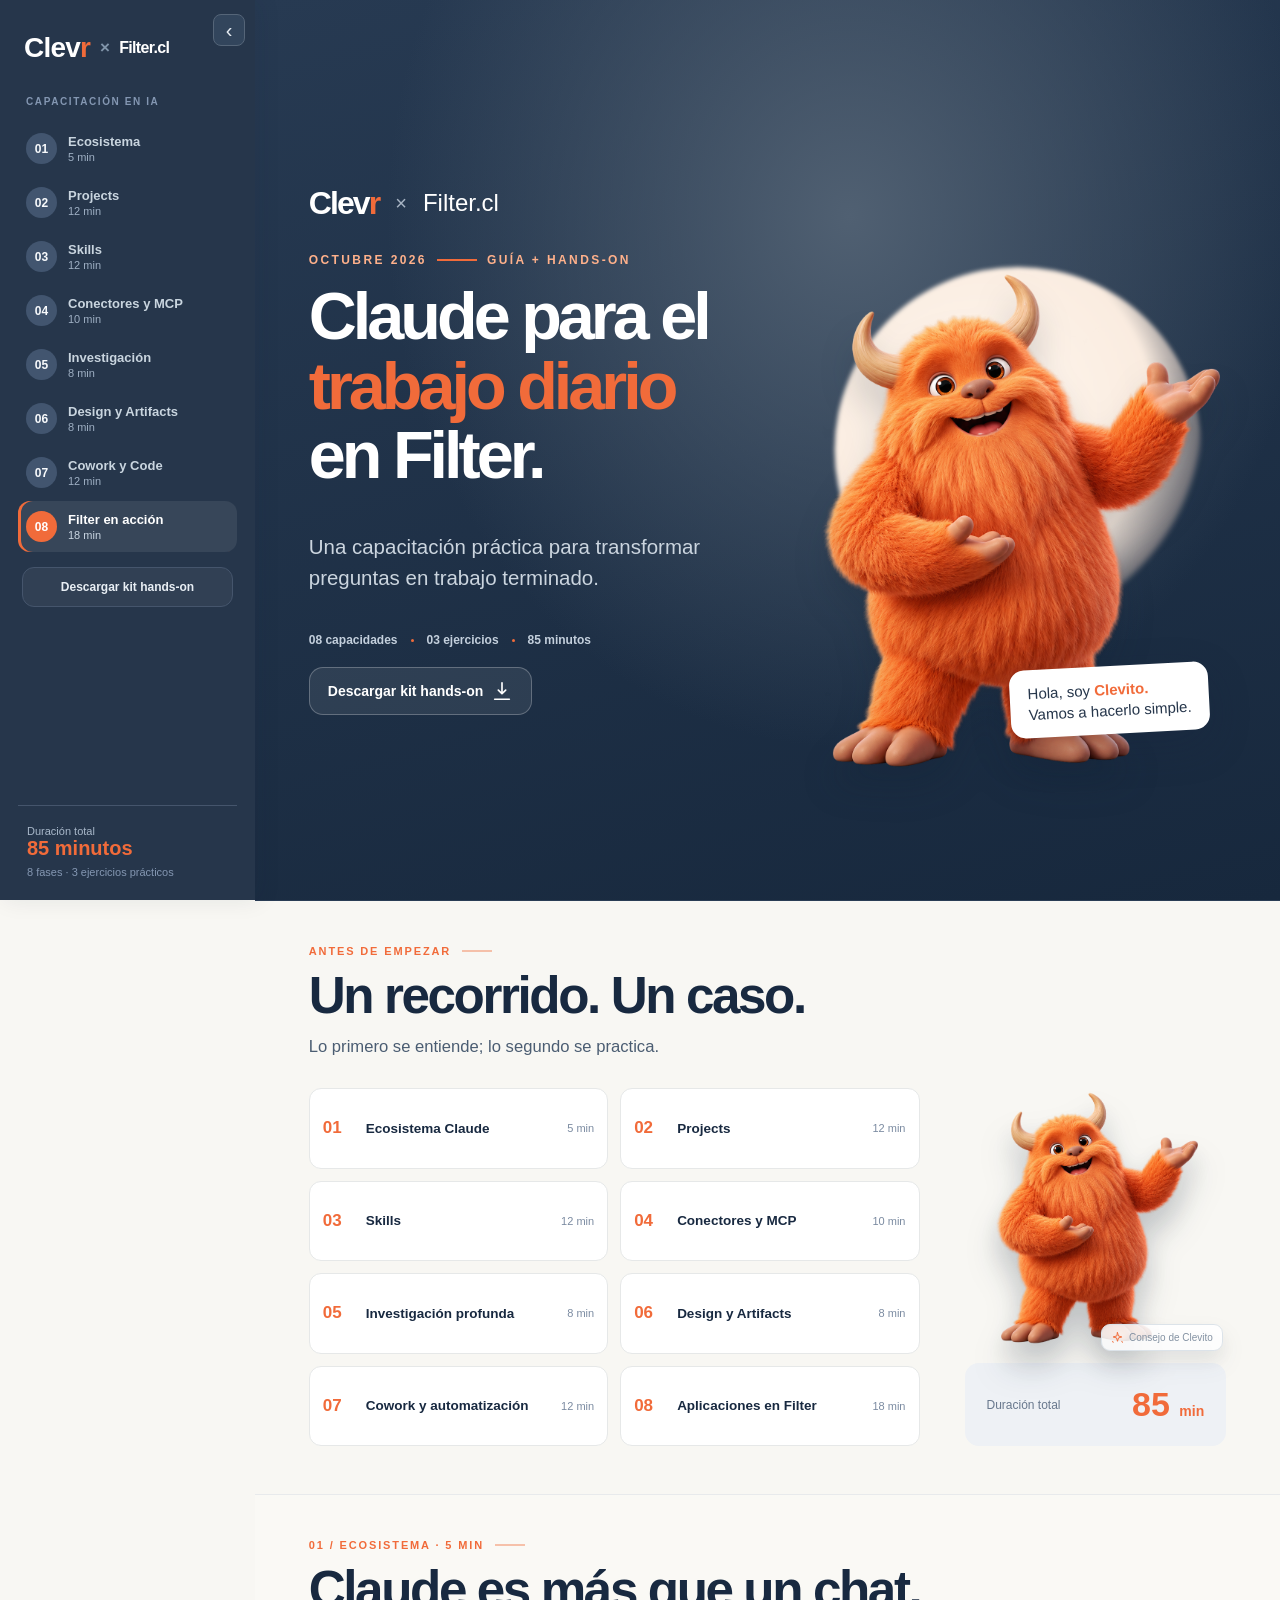
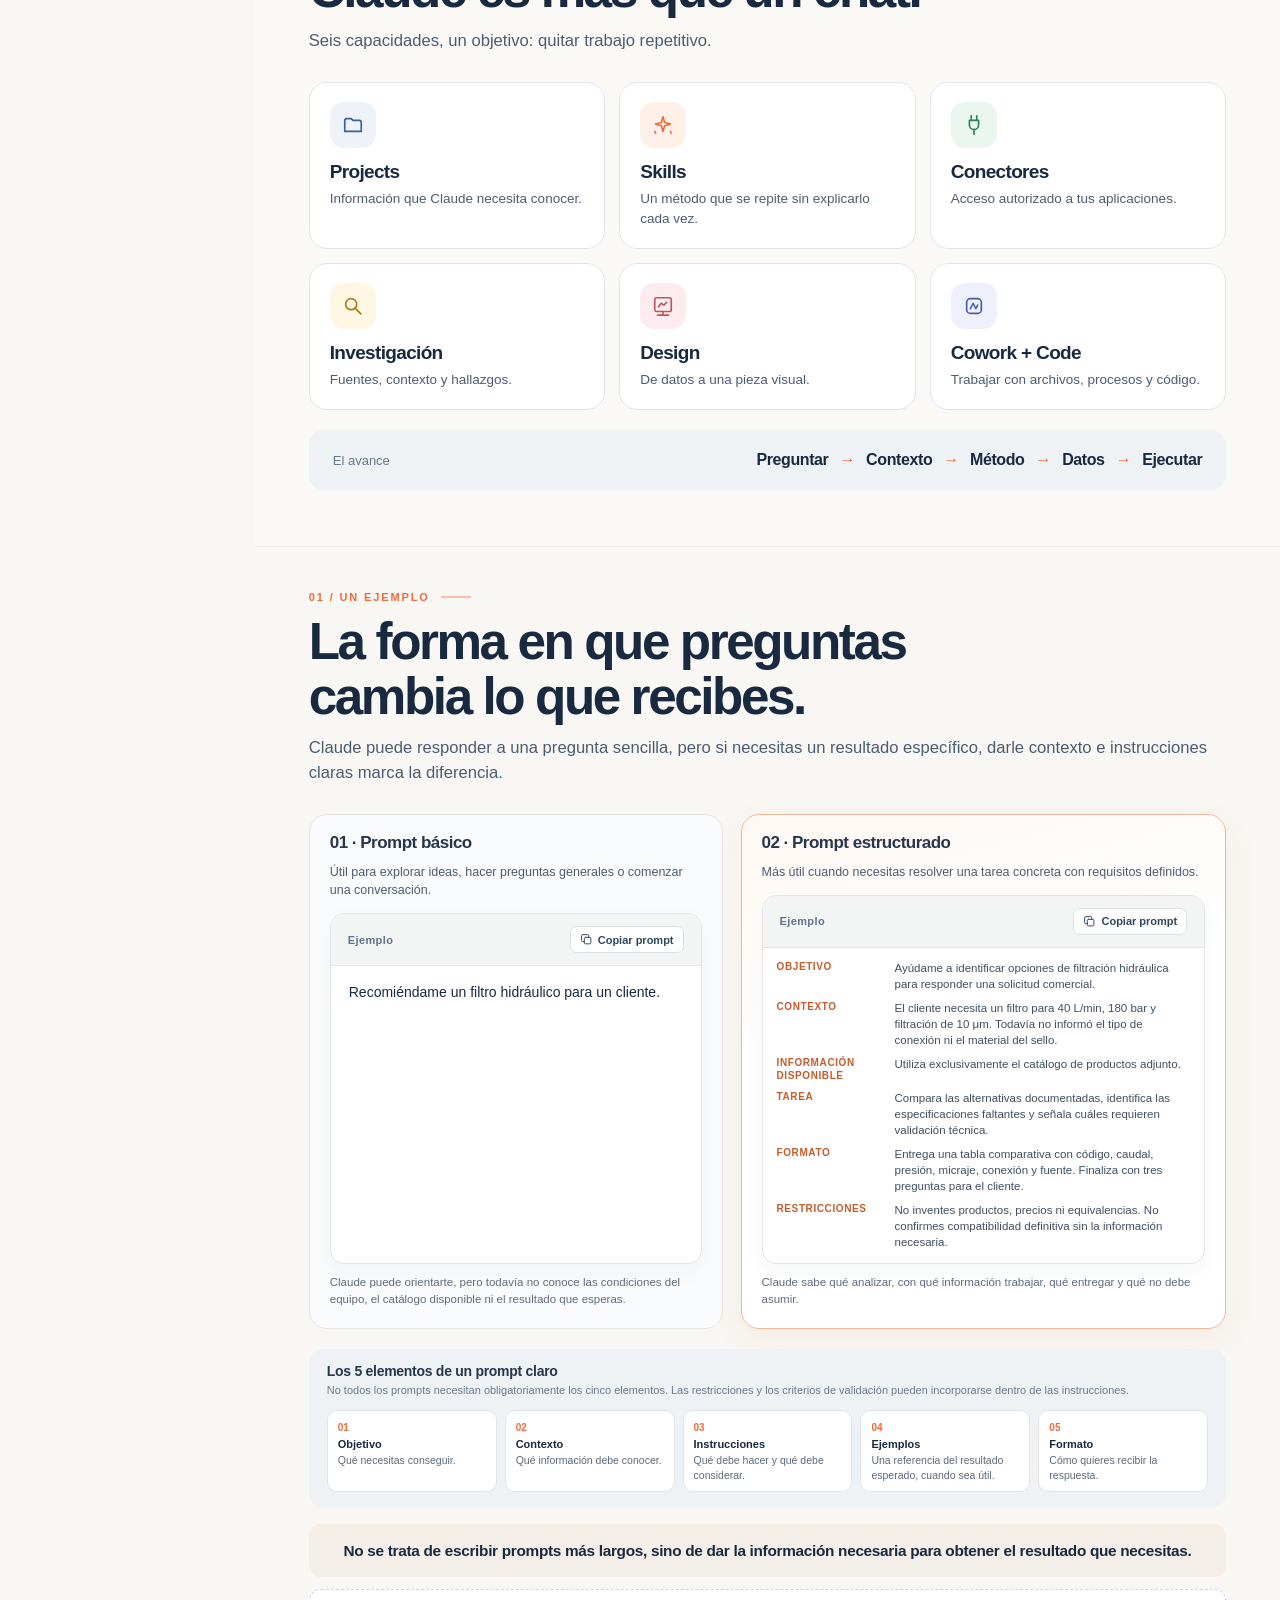
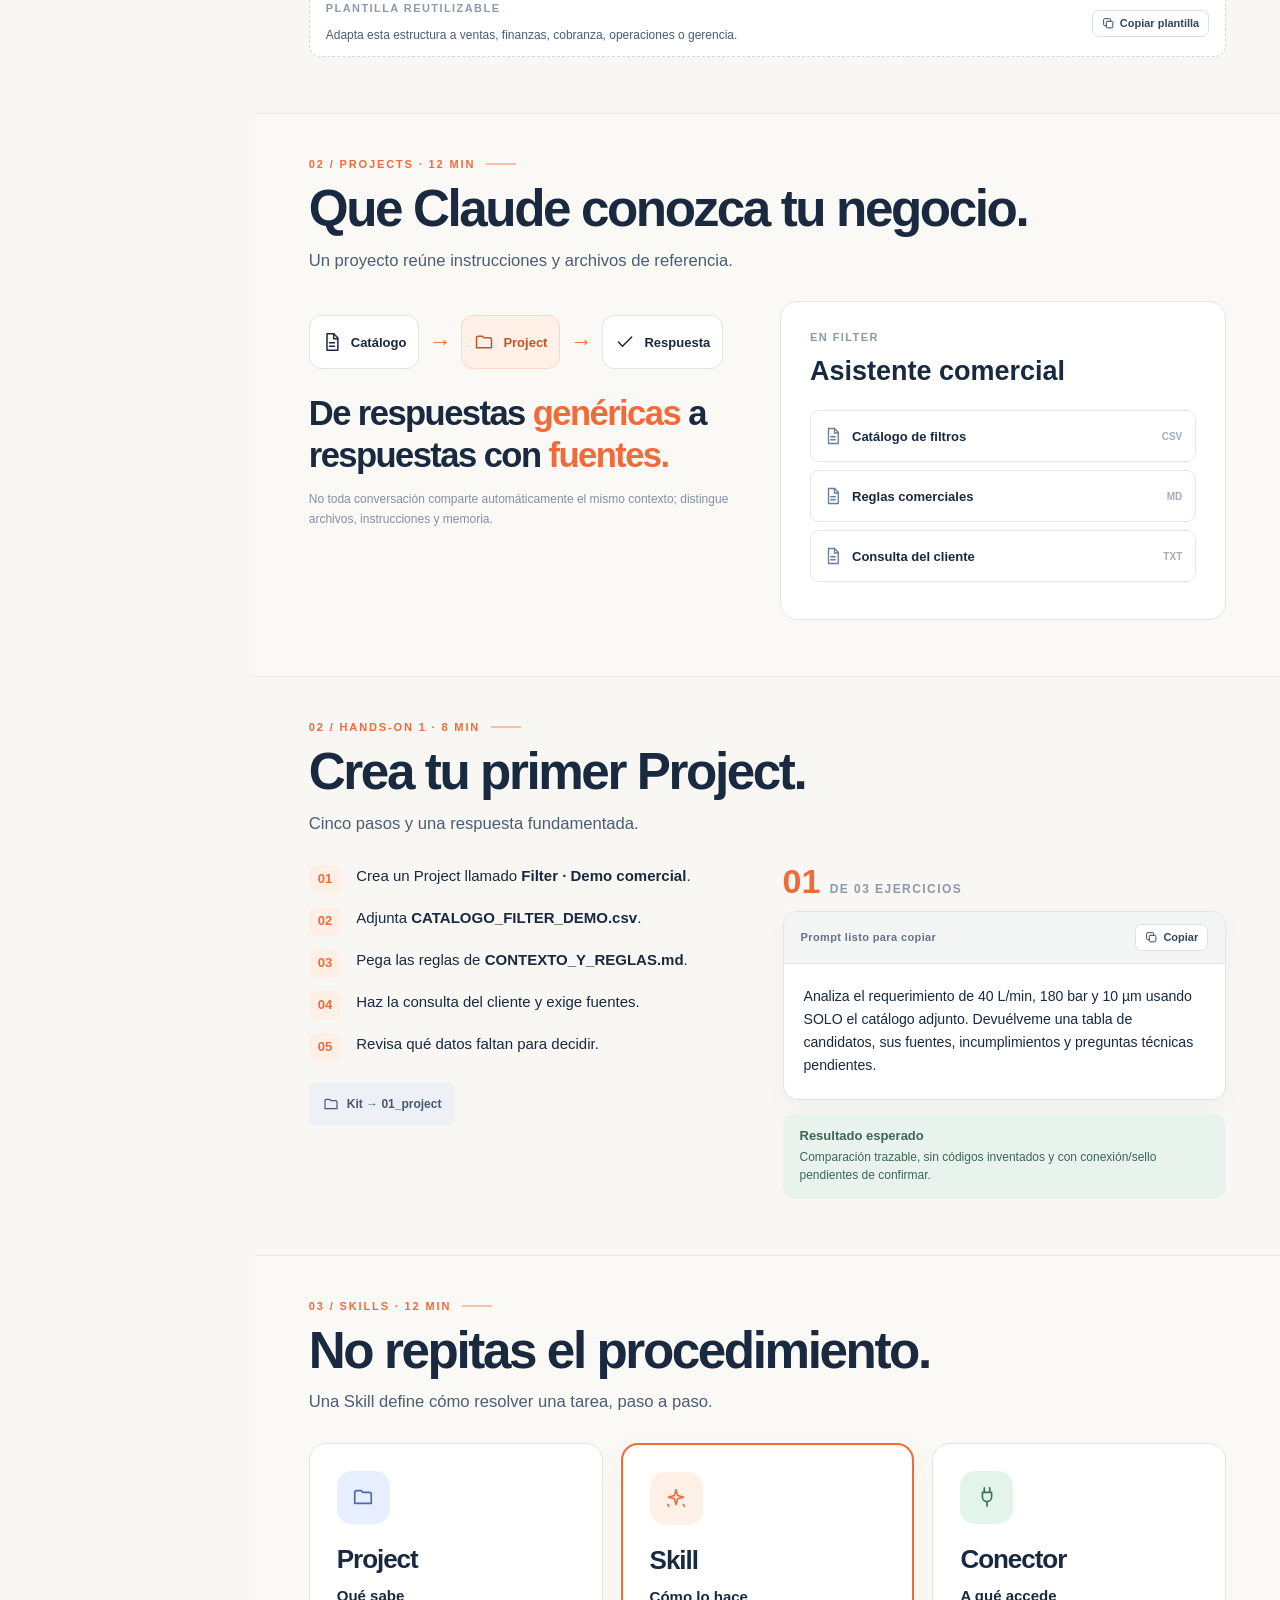
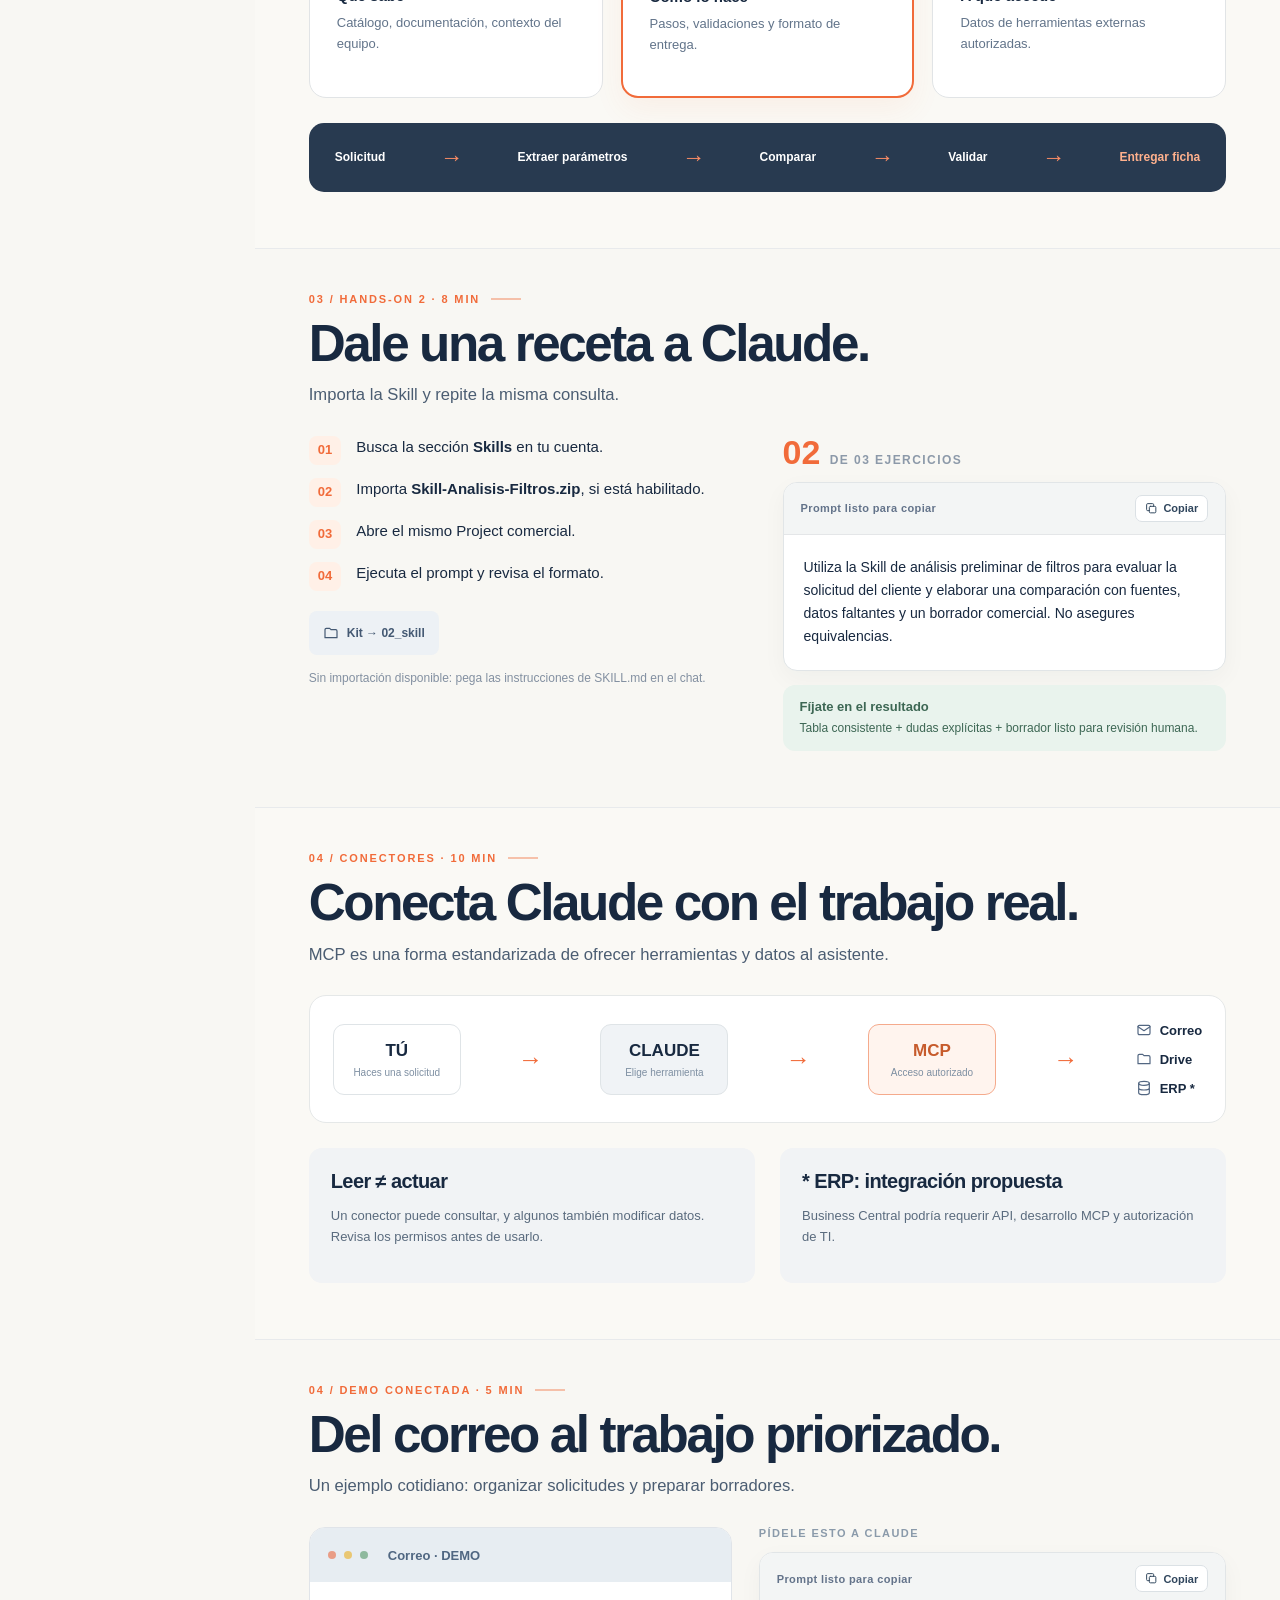
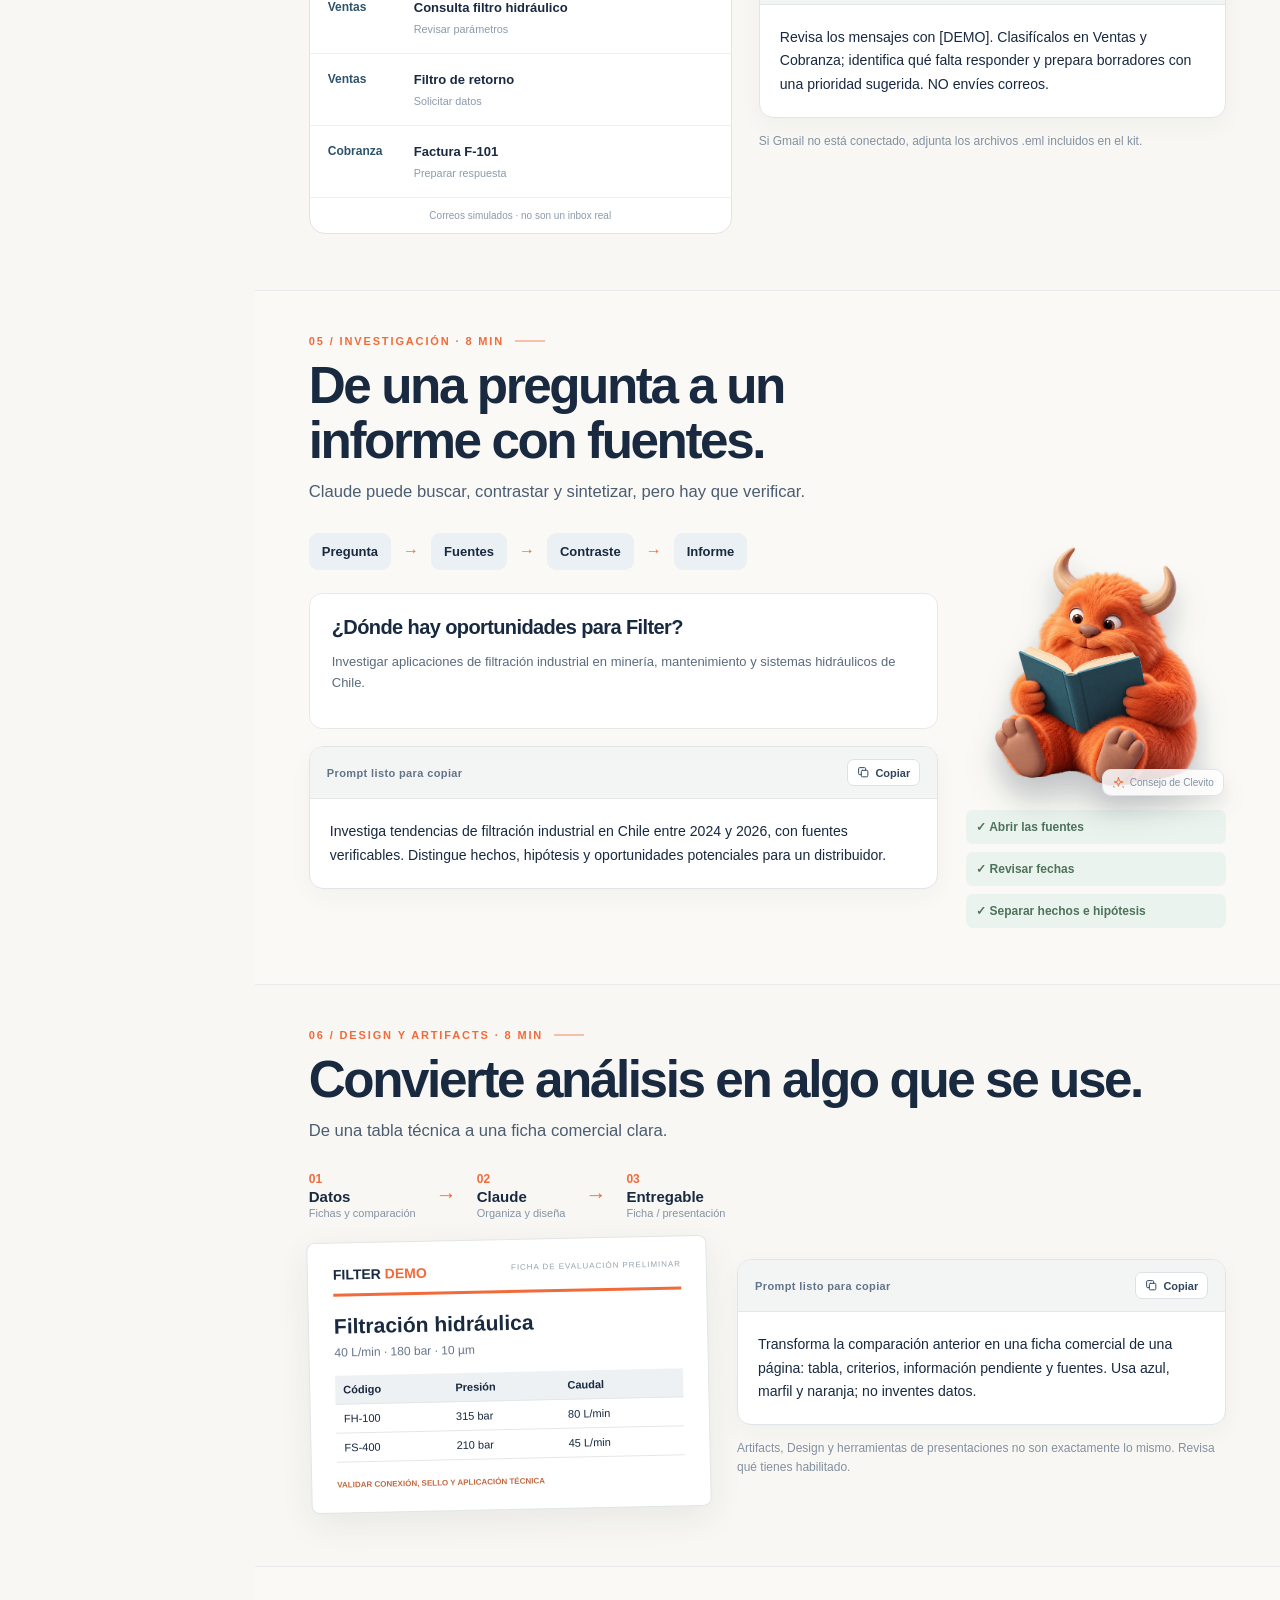
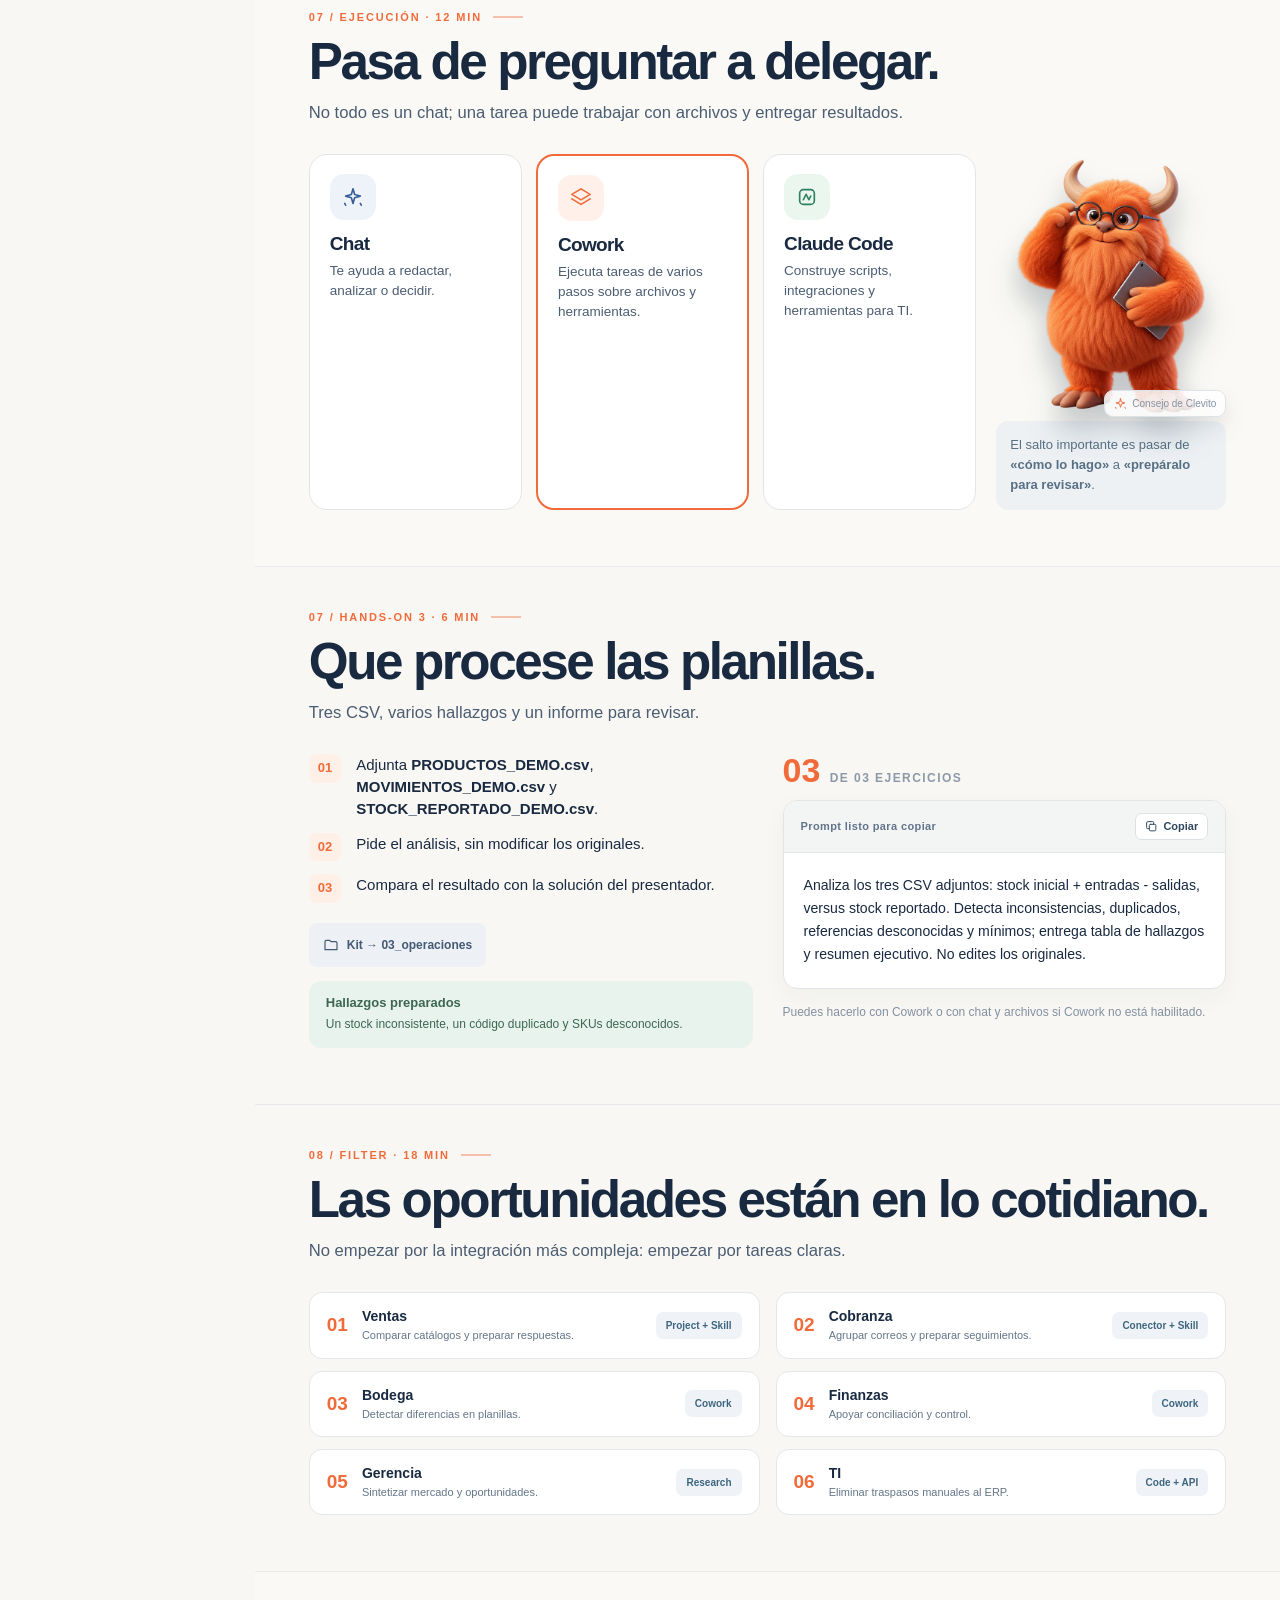
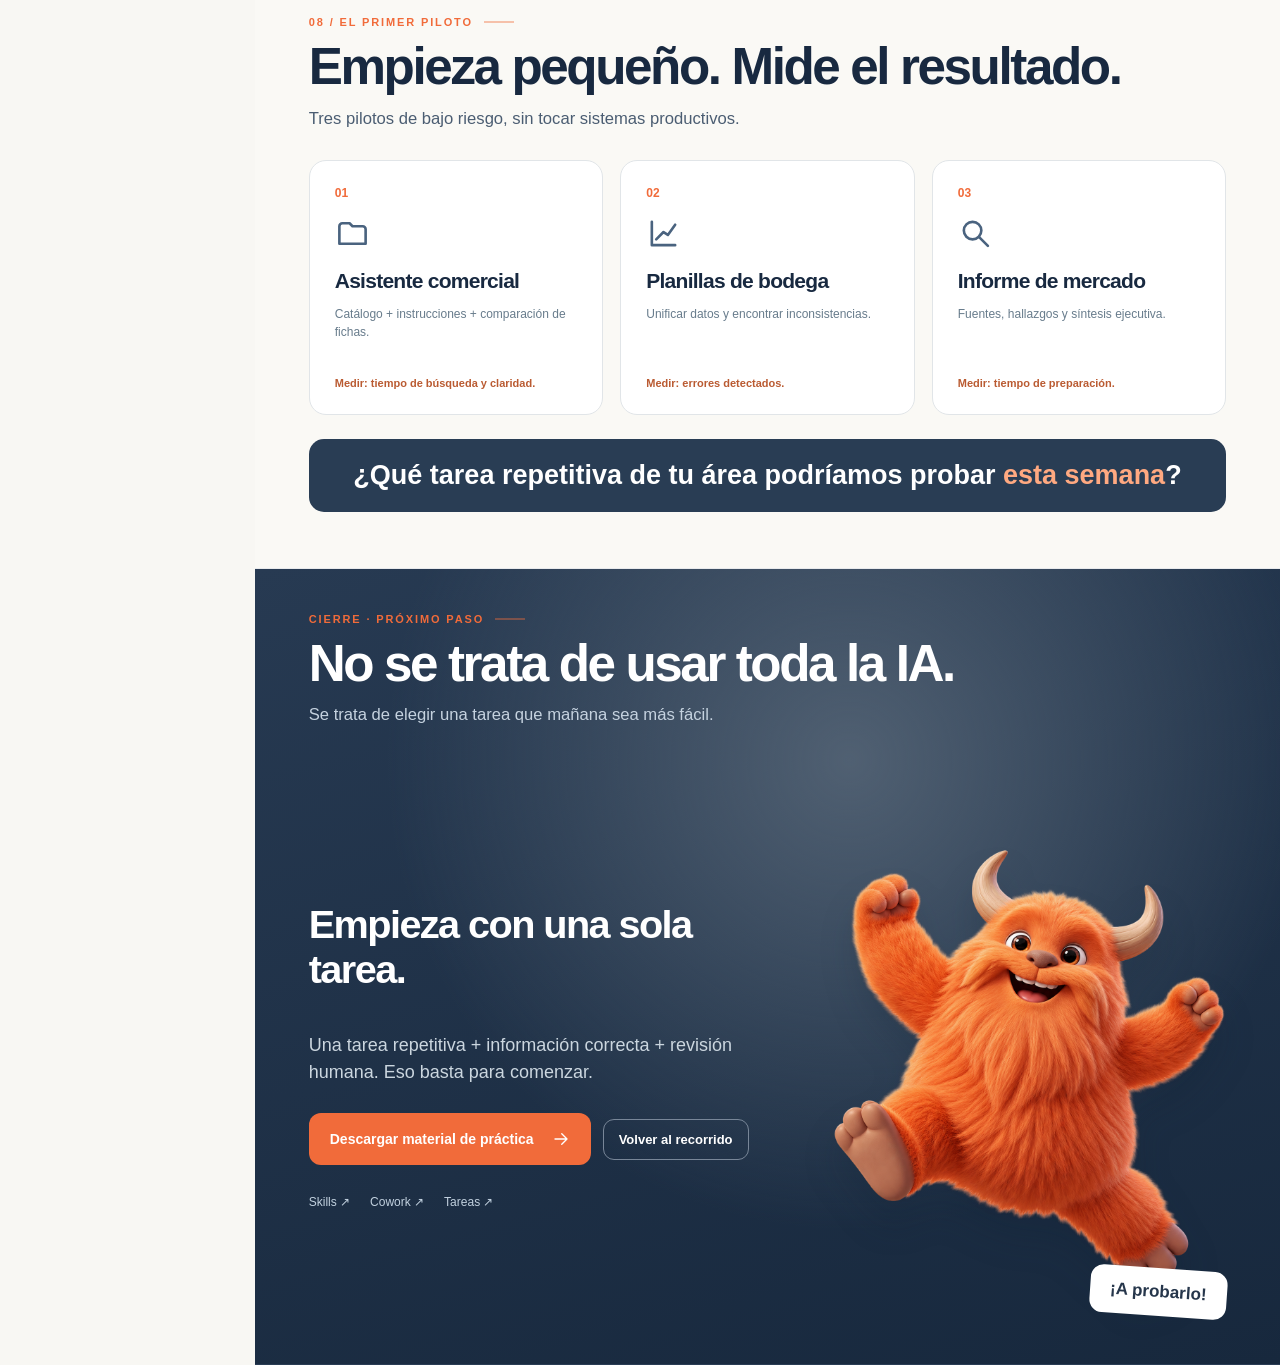
==== docs/index.html @ 63325132 "Publicar capacitación Clevr × Filter y kit hands-on. Incluye sitio en docs/ para GitHub Pages, asset" ====
<!DOCTYPE html>
<html lang="es">
<head>
<meta charset="UTF-8">
<meta name="viewport" content="width=device-width, initial-scale=1">
<meta name="theme-color" content="#26364b">
<title>Clevr × Filter · Claude para el trabajo diario</title>
<link rel="icon" href="favicon.ico" sizes="any">
<link rel="icon" type="image/png" sizes="32x32" href="assets/images/favicon-32.png">
<link rel="apple-touch-icon" href="assets/images/apple-touch-icon.png">
<link rel="stylesheet" href="assets/css/presentation.css">
</head>
<body><div class="shell"><aside class="sidebar" id="sidebar-nav">
<button type="button" class="sidebar-collapse-handle" id="sidebar-collapse-handle" aria-label="Ocultar menú lateral" aria-controls="sidebar-nav" aria-expanded="true" title="Ocultar panel">‹</button>
<div class="brand"><strong>Clev<span class="r">r</span></strong><span class="cross">×</span><span class="filter">Filter.cl</span></div>
<div class="nav-caption">CAPACITACIÓN EN IA</div>
<button class="nav-btn" type="button" data-phase="0"><span class="n">01</span><span><b>Ecosistema</b><small>5 min</small></span></button>
<button class="nav-btn" type="button" data-phase="1"><span class="n">02</span><span><b>Projects</b><small>12 min</small></span></button>
<button class="nav-btn" type="button" data-phase="2"><span class="n">03</span><span><b>Skills</b><small>12 min</small></span></button>
<button class="nav-btn" type="button" data-phase="3"><span class="n">04</span><span><b>Conectores y MCP</b><small>10 min</small></span></button>
<button class="nav-btn" type="button" data-phase="4"><span class="n">05</span><span><b>Investigación</b><small>8 min</small></span></button>
<button class="nav-btn" type="button" data-phase="5"><span class="n">06</span><span><b>Design y Artifacts</b><small>8 min</small></span></button>
<button class="nav-btn" type="button" data-phase="6"><span class="n">07</span><span><b>Cowork y Code</b><small>12 min</small></span></button>
<button class="nav-btn" type="button" data-phase="7"><span class="n">08</span><span><b>Filter en acción</b><small>18 min</small></span></button>
<div class="sidebar-download"><a class="kit-dl" href="downloads/Kit-Demo-Filter-Clevr.zip" data-kit-download>Descargar kit hands-on</a></div>
<div class="side-bottom">Duración total<strong>85 minutos</strong><div class="tiny">8 fases · 3 ejercicios prácticos</div></div>
</aside><button type="button" class="sidebar-edge-toggle" id="sidebar-edge-toggle" aria-label="Mostrar menú lateral" aria-expanded="false" hidden>▶</button><div class="main"><div class="chapters">
<section class="chapter slide cover-slide" id="portada" data-phase="-1" data-mode="dark" data-notes="" aria-label="Portada"><div class="body">
<div class="cover-layout"><div class="cover-left"><div class="brand-line"><strong>Clev<span>r</span></strong><b>×</b><span>Filter.cl</span></div><div class="cover-marker">OCTUBRE 2026 <span class="marker-rule"></span> GUÍA + HANDS-ON</div><h1>Claude para el<br><em>trabajo diario</em><br>en Filter.</h1><p>Una capacitación práctica para transformar preguntas en trabajo terminado.</p><div class="hero-stats"><span>08 capacidades</span><i></i><span>03 ejercicios</span><i></i><span>85 minutos</span></div><div class="cover-download"><a class="kit-dl" href="downloads/Kit-Demo-Filter-Clevr.zip" data-kit-download>Descargar kit hands-on <svg viewBox="0 0 24 24" fill="none" stroke="currentColor" stroke-width="1.8" stroke-linecap="round" stroke-linejoin="round" aria-hidden="true"><path d="M12 3v12m0 0 4-4m-4 4-4-4M4 21h16"/></svg></a></div></div><div class="cover-figure"><div class="sun-disc"></div><img class="mascot hero-mascot" src="assets/images/clevito-hero.png" alt="Clevito, mascota naranja de Clevr" loading="eager" draggable="false" /><span class="hero-aside">Hola, soy <b>Clevito.</b><br>Vamos a hacerlo simple.</span></div></div></div></section>
<section class="chapter slide agenda-slide" id="agenda" data-phase="-1" data-mode="light" data-notes="Presenta el hilo conductor. Se trabaja con datos ficticios; el material puede compartirse luego." aria-label="Recorrido"><div class="kicker">ANTES DE EMPEZAR</div><h2>Un recorrido. Un caso.</h2><p class="subtitle">Lo primero se entiende; lo segundo se practica.</p><div class="body">
<div class="agenda-layout"><div class="agenda-grid"><div class="agenda-row"><b>01</b><span>Ecosistema Claude</span><small>5 min</small></div><div class="agenda-row"><b>02</b><span>Projects</span><small>12 min</small></div><div class="agenda-row"><b>03</b><span>Skills</span><small>12 min</small></div><div class="agenda-row"><b>04</b><span>Conectores y MCP</span><small>10 min</small></div><div class="agenda-row"><b>05</b><span>Investigación profunda</span><small>8 min</small></div><div class="agenda-row"><b>06</b><span>Design y Artifacts</span><small>8 min</small></div><div class="agenda-row"><b>07</b><span>Cowork y automatización</span><small>12 min</small></div><div class="agenda-row"><b>08</b><span>Aplicaciones en Filter</span><small>18 min</small></div></div><aside class="agenda-side"><button class="mascot-wrap " type="button" aria-label="Consejo de Clevito" data-tip="El objetivo no es memorizar cada herramienta; es identificar una tarea real para mejorar."><img class="mascot " src="assets/images/clevito-presenta.png" alt="Clevito, mascota naranja de Clevr" loading="eager" draggable="false" /><span class="tip-hint"><svg viewBox="0 0 24 24" fill="none" stroke="currentColor" stroke-width="1.8" stroke-linecap="round" stroke-linejoin="round" aria-hidden="true"><path d="m12 3 1.8 6.2L20 11l-6.2 1.8L12 19l-1.8-6.2L4 11l6.2-1.8z"/><path d="m20 19 1 2m-18-2 1 2"/></svg> Consejo de Clevito</span></button><div class="sum-time"><span>Duración total</span><strong>85 <small>min</small></strong></div></aside></div></div></section>
<section class="chapter slide ecosystem-slide" id="ecosistema" data-phase="0" data-mode="light" data-notes="Pregunta al público: ¿cuántos han pedido algo a una IA y han tenido que darle el contexto otra vez? El caso transversal será una solicitud de filtros." aria-label="Ecosistema"><div class="kicker">01 / ECOSISTEMA · 5 MIN</div><h2>Claude es más que un chat.</h2><p class="subtitle">Seis capacidades, un objetivo: quitar trabajo repetitivo.</p><div class="body">
<div class="feature-grid six"><div class="feature "><div class="symbol"><svg viewBox="0 0 24 24" fill="none" stroke="currentColor" stroke-width="1.8" stroke-linecap="round" stroke-linejoin="round" aria-hidden="true"><path d="M3 7a2 2 0 0 1 2-2h5l2 2h7a2 2 0 0 1 2 2v10H3z"/></svg></div><h3>Projects</h3><p>Información que Claude necesita conocer.</p></div><div class="feature "><div class="symbol"><svg viewBox="0 0 24 24" fill="none" stroke="currentColor" stroke-width="1.8" stroke-linecap="round" stroke-linejoin="round" aria-hidden="true"><path d="m12 3 1.8 6.2L20 11l-6.2 1.8L12 19l-1.8-6.2L4 11l6.2-1.8z"/><path d="m20 19 1 2m-18-2 1 2"/></svg></div><h3>Skills</h3><p>Un método que se repite sin explicarlo cada vez.</p></div><div class="feature "><div class="symbol"><svg viewBox="0 0 24 24" fill="none" stroke="currentColor" stroke-width="1.8" stroke-linecap="round" stroke-linejoin="round" aria-hidden="true"><path d="M9 2v5m6-5v5M7 7h10v5a5 5 0 0 1-10 0zM12 17v5"/></svg></div><h3>Conectores</h3><p>Acceso autorizado a tus aplicaciones.</p></div><div class="feature "><div class="symbol"><svg viewBox="0 0 24 24" fill="none" stroke="currentColor" stroke-width="1.8" stroke-linecap="round" stroke-linejoin="round" aria-hidden="true"><circle cx="10" cy="10" r="6"/><path d="m14.5 14.5 6 6"/></svg></div><h3>Investigación</h3><p>Fuentes, contexto y hallazgos.</p></div><div class="feature "><div class="symbol"><svg viewBox="0 0 24 24" fill="none" stroke="currentColor" stroke-width="1.8" stroke-linecap="round" stroke-linejoin="round" aria-hidden="true"><rect x="3" y="3" width="18" height="15" rx="2"/><path d="M12 18v4m-6 0h12M7 13l3-4 3 2 3-3"/></svg></div><h3>Design</h3><p>De datos a una pieza visual.</p></div><div class="feature "><div class="symbol"><svg viewBox="0 0 24 24" fill="none" stroke="currentColor" stroke-width="1.8" stroke-linecap="round" stroke-linejoin="round" aria-hidden="true"><rect x="4" y="4" width="16" height="16" rx="4"/><path d="M8 15 11 9l3 6 2-4"/></svg></div><h3>Cowork + Code</h3><p>Trabajar con archivos, procesos y código.</p></div></div><div class="one-line"><span>El avance</span><strong>Preguntar <em>→</em> Contexto <em>→</em> Método <em>→</em> Datos <em>→</em> Ejecutar</strong></div></div></section>
<section class="chapter slide case-slide prompt-lesson-slide" id="caso-filter" data-phase="0" data-mode="light" data-notes="Compara en menos de dos minutos: el básico sirve para explorar; el estructurado cuando hay tarea, fuentes y formato. Menciona que no garantiza respuestas correctas, solo más claridad para revisar. El catálogo ficticio sigue en el kit para Projects y Skills." aria-label="Prompting"><div class="kicker">01 / UN EJEMPLO</div><h2>La forma en que preguntas cambia lo que recibes.</h2><p class="subtitle">Claude puede responder a una pregunta sencilla, pero si necesitas un resultado específico, darle contexto e instrucciones claras marca la diferencia.</p><div class="body">
<div class="prompt-compare-grid"><article class="prompt-card prompt-card--basic"><h3>01 · Prompt básico</h3><p class="prompt-card-desc">Útil para explorar ideas, hacer preguntas generales o comenzar una conversación.</p><div class="prompt"><div class="prompt-top"><span>Ejemplo</span><button class="copy" type="button" data-copy="Recomiéndame un filtro hidráulico para un cliente."><svg viewBox="0 0 24 24" fill="none" stroke="currentColor" stroke-width="1.8" stroke-linecap="round" stroke-linejoin="round" aria-hidden="true"><rect x="8" y="8" width="12" height="12" rx="2"/><path d="M16 8V5a2 2 0 0 0-2-2H5a2 2 0 0 0-2 2v9a2 2 0 0 0 2 2h3"/></svg> Copiar prompt</button></div><div class="prompt-body prompt-body--simple">Recomiéndame un filtro hidráulico para un cliente.</div></div><p class="prompt-card-note">Claude puede orientarte, pero todavía no conoce las condiciones del equipo, el catálogo disponible ni el resultado que esperas.</p></article><article class="prompt-card prompt-card--structured"><h3>02 · Prompt estructurado</h3><p class="prompt-card-desc">Más útil cuando necesitas resolver una tarea concreta con requisitos definidos.</p><div class="prompt"><div class="prompt-top"><span>Ejemplo</span><button class="copy" type="button" data-copy="Objetivo: Ayúdame a identificar opciones de filtración hidráulica para responder una solicitud comercial.

Contexto: El cliente necesita un filtro para 40 L/min, 180 bar y filtración de 10 μm. Todavía no informó el tipo de conexión ni el material del sello.

Información disponible: Utiliza exclusivamente el catálogo de productos adjunto.

Tarea: Compara las alternativas documentadas, identifica las especificaciones faltantes y señala cuáles requieren validación técnica.

Formato: Entrega una tabla comparativa con código, caudal, presión, micraje, conexión y fuente. Finaliza con tres preguntas para el cliente.

Restricciones: No inventes productos, precios ni equivalencias. No confirmes compatibilidad definitiva sin la información necesaria."><svg viewBox="0 0 24 24" fill="none" stroke="currentColor" stroke-width="1.8" stroke-linecap="round" stroke-linejoin="round" aria-hidden="true"><rect x="8" y="8" width="12" height="12" rx="2"/><path d="M16 8V5a2 2 0 0 0-2-2H5a2 2 0 0 0-2 2v9a2 2 0 0 0 2 2h3"/></svg> Copiar prompt</button></div><div class="prompt-body prompt-body--structured"><div class="prompt-field-grid"><div class="prompt-field-row"><span class="prompt-field-label">Objetivo</span><p>Ayúdame a identificar opciones de filtración hidráulica para responder una solicitud comercial.</p></div><div class="prompt-field-row"><span class="prompt-field-label">Contexto</span><p>El cliente necesita un filtro para 40 L/min, 180 bar y filtración de 10 μm. Todavía no informó el tipo de conexión ni el material del sello.</p></div><div class="prompt-field-row"><span class="prompt-field-label">Información disponible</span><p>Utiliza exclusivamente el catálogo de productos adjunto.</p></div><div class="prompt-field-row"><span class="prompt-field-label">Tarea</span><p>Compara las alternativas documentadas, identifica las especificaciones faltantes y señala cuáles requieren validación técnica.</p></div><div class="prompt-field-row"><span class="prompt-field-label">Formato</span><p>Entrega una tabla comparativa con código, caudal, presión, micraje, conexión y fuente. Finaliza con tres preguntas para el cliente.</p></div><div class="prompt-field-row"><span class="prompt-field-label">Restricciones</span><p>No inventes productos, precios ni equivalencias. No confirmes compatibilidad definitiva sin la información necesaria.</p></div></div></div></div><p class="prompt-card-note">Claude sabe qué analizar, con qué información trabajar, qué entregar y qué no debe asumir.</p></article></div>
<div class="prompt-elements-strip"><h3>Los 5 elementos de un prompt claro</h3><p class="prompt-elements-hint">No todos los prompts necesitan obligatoriamente los cinco elementos. Las restricciones y los criterios de validación pueden incorporarse dentro de las instrucciones.</p><ol class="prompt-elements-list"><li><span class="prompt-el-num">01</span><strong>Objetivo</strong>Qué necesitas conseguir.</li><li><span class="prompt-el-num">02</span><strong>Contexto</strong>Qué información debe conocer.</li><li><span class="prompt-el-num">03</span><strong>Instrucciones</strong>Qué debe hacer y qué debe considerar.</li><li><span class="prompt-el-num">04</span><strong>Ejemplos</strong>Una referencia del resultado esperado, cuando sea útil.</li><li><span class="prompt-el-num">05</span><strong>Formato</strong>Cómo quieres recibir la respuesta.</li></ol></div>
<p class="prompt-learning-banner"><strong>No se trata de escribir prompts más largos, sino de dar la información necesaria para obtener el resultado que necesitas.</strong></p>
<div class="prompt-template-bar"><div class="prompt-template-bar__text"><span class="mini-label">PLANTILLA REUTILIZABLE</span><p>Adapta esta estructura a ventas, finanzas, cobranza, operaciones o gerencia.</p></div><button class="copy copy--template" type="button" data-copy="Objetivo: Necesito que me ayudes a [resultado que quiero conseguir].

Contexto: Estoy trabajando en [situación, problema o área]. La información relevante es [antecedentes].

Información disponible: Utiliza [documentos, archivos, datos o fuentes].

Instrucciones: Realiza [acciones concretas]. Considera [condiciones o restricciones importantes].

Ejemplo (opcional): Un resultado similar al que espero es [ejemplo].

Formato de respuesta: Entrégame el resultado como [tabla, correo, resumen, presentación, archivo, etc.].

Validación: Si falta información, indícalo. No inventes datos y señala qué aspectos requieren revisión."><svg viewBox="0 0 24 24" fill="none" stroke="currentColor" stroke-width="1.8" stroke-linecap="round" stroke-linejoin="round" aria-hidden="true"><rect x="8" y="8" width="12" height="12" rx="2"/><path d="M16 8V5a2 2 0 0 0-2-2H5a2 2 0 0 0-2 2v9a2 2 0 0 0 2 2h3"/></svg> Copiar plantilla</button></div>
</div></section>
<section class="chapter slide " id="projects" data-phase="1" data-mode="light" data-notes="El proyecto responde qué sabe Claude. Crea un proyecto por área y utiliza documentos autorizados. Diferenciar conocimiento del proyecto de memoria. No prometer persistencia perfecta." aria-label="Projects"><div class="kicker">02 / PROJECTS · 12 MIN</div><h2>Que Claude conozca tu negocio.</h2><p class="subtitle">Un proyecto reúne instrucciones y archivos de referencia.</p><div class="body">
<div class="split-half"><div><div class="flow-row"><span class="flow-node"><svg viewBox="0 0 24 24" fill="none" stroke="currentColor" stroke-width="1.8" stroke-linecap="round" stroke-linejoin="round" aria-hidden="true"><path d="M6 2h8l5 5v15H6z"/><path d="M14 2v6h5M9 13h6m-6 4h6"/></svg> Catálogo</span><span class="flow-arr">→</span><span class="flow-node focus"><svg viewBox="0 0 24 24" fill="none" stroke="currentColor" stroke-width="1.8" stroke-linecap="round" stroke-linejoin="round" aria-hidden="true"><path d="M3 7a2 2 0 0 1 2-2h5l2 2h7a2 2 0 0 1 2 2v10H3z"/></svg> Project</span><span class="flow-arr">→</span><span class="flow-node"><svg viewBox="0 0 24 24" fill="none" stroke="currentColor" stroke-width="1.8" stroke-linecap="round" stroke-linejoin="round" aria-hidden="true"><path d="m4 12 5 5L20 6"/></svg> Respuesta</span></div><div class="statement">De respuestas <span>genéricas</span> a respuestas con <span>fuentes.</span></div><div class="fineprint">No toda conversación comparte automáticamente el mismo contexto; distingue archivos, instrucciones y memoria.</div></div><div class="example-panel"><span class="mini-label">EN FILTER</span><h3>Asistente comercial</h3><div class="file-chip"><svg viewBox="0 0 24 24" fill="none" stroke="currentColor" stroke-width="1.8" stroke-linecap="round" stroke-linejoin="round" aria-hidden="true"><path d="M6 2h8l5 5v15H6z"/><path d="M14 2v6h5M9 13h6m-6 4h6"/></svg> Catálogo de filtros <span>CSV</span></div><div class="file-chip"><svg viewBox="0 0 24 24" fill="none" stroke="currentColor" stroke-width="1.8" stroke-linecap="round" stroke-linejoin="round" aria-hidden="true"><path d="M6 2h8l5 5v15H6z"/><path d="M14 2v6h5M9 13h6m-6 4h6"/></svg> Reglas comerciales <span>MD</span></div><div class="file-chip"><svg viewBox="0 0 24 24" fill="none" stroke="currentColor" stroke-width="1.8" stroke-linecap="round" stroke-linejoin="round" aria-hidden="true"><path d="M6 2h8l5 5v15H6z"/><path d="M14 2v6h5M9 13h6m-6 4h6"/></svg> Consulta del cliente <span>TXT</span></div></div></div></div></section>
<section class="chapter slide " id="hands-project" data-phase="1" data-mode="light" data-notes="Plan B: si la cuenta no tiene Projects, crea un chat y adjunta los mismos archivos. Lo importante es ver el cambio al dar contexto." aria-label="Projects"><div class="kicker">02 / HANDS-ON 1 · 8 MIN</div><h2>Crea tu primer Project.</h2><p class="subtitle">Cinco pasos y una respuesta fundamentada.</p><div class="body">
<div class="hands-layout"><div><div class="steps"><div class="step"><span class="step-n">01</span><span>Crea un Project llamado <b>Filter · Demo comercial</b>.</span></div><div class="step"><span class="step-n">02</span><span>Adjunta <b>CATALOGO_FILTER_DEMO.csv</b>.</span></div><div class="step"><span class="step-n">03</span><span>Pega las reglas de <b>CONTEXTO_Y_REGLAS.md</b>.</span></div><div class="step"><span class="step-n">04</span><span>Haz la consulta del cliente y exige fuentes.</span></div><div class="step"><span class="step-n">05</span><span>Revisa qué datos faltan para decidir.</span></div></div><span class="file-locator"><svg viewBox="0 0 24 24" fill="none" stroke="currentColor" stroke-width="1.8" stroke-linecap="round" stroke-linejoin="round" aria-hidden="true"><path d="M3 7a2 2 0 0 1 2-2h5l2 2h7a2 2 0 0 1 2 2v10H3z"/></svg> Kit → 01_project</span></div><div><div class="hands-marker">01 <span>DE 03 EJERCICIOS</span></div><div class="prompt"><div class="prompt-top"><span>Prompt listo para copiar</span><button class="copy" data-copy="Analiza el requerimiento de 40 L/min, 180 bar y 10 µm usando SOLO el catálogo adjunto. Devuélveme una tabla de candidatos, sus fuentes, incumplimientos y preguntas técnicas pendientes."><svg viewBox="0 0 24 24" fill="none" stroke="currentColor" stroke-width="1.8" stroke-linecap="round" stroke-linejoin="round" aria-hidden="true"><rect x="8" y="8" width="12" height="12" rx="2"/><path d="M16 8V5a2 2 0 0 0-2-2H5a2 2 0 0 0-2 2v9a2 2 0 0 0 2 2h3"/></svg> Copiar</button></div><div class="prompt-body">Analiza el requerimiento de 40 L/min, 180 bar y 10 µm usando SOLO el catálogo adjunto. Devuélveme una tabla de candidatos, sus fuentes, incumplimientos y preguntas técnicas pendientes.</div></div><div class="expected"><b>Resultado esperado</b><p>Comparación trazable, sin códigos inventados y con conexión/sello pendientes de confirmar.</p></div></div></div></div></section>
<section class="chapter slide " id="skills" data-phase="2" data-mode="light" data-notes="Una Skill es un paquete de instrucciones; puede usar SKILL.md, plantillas y scripts. Aporta consistencia, no resultados idénticos. No es un robot que actúa solo." aria-label="Skills"><div class="kicker">03 / SKILLS · 12 MIN</div><h2>No repitas el procedimiento.</h2><p class="subtitle">Una Skill define cómo resolver una tarea, paso a paso.</p><div class="body">
<div class="three-comparison"><div class="large-comparison"><span class="icon-halo blue"><svg viewBox="0 0 24 24" fill="none" stroke="currentColor" stroke-width="1.8" stroke-linecap="round" stroke-linejoin="round" aria-hidden="true"><path d="M3 7a2 2 0 0 1 2-2h5l2 2h7a2 2 0 0 1 2 2v10H3z"/></svg></span><h3>Project</h3><b>Qué sabe</b><p>Catálogo, documentación, contexto del equipo.</p></div><div class="large-comparison active"><span class="icon-halo orange"><svg viewBox="0 0 24 24" fill="none" stroke="currentColor" stroke-width="1.8" stroke-linecap="round" stroke-linejoin="round" aria-hidden="true"><path d="m12 3 1.8 6.2L20 11l-6.2 1.8L12 19l-1.8-6.2L4 11l6.2-1.8z"/><path d="m20 19 1 2m-18-2 1 2"/></svg></span><h3>Skill</h3><b>Cómo lo hace</b><p>Pasos, validaciones y formato de entrega.</p></div><div class="large-comparison"><span class="icon-halo green"><svg viewBox="0 0 24 24" fill="none" stroke="currentColor" stroke-width="1.8" stroke-linecap="round" stroke-linejoin="round" aria-hidden="true"><path d="M9 2v5m6-5v5M7 7h10v5a5 5 0 0 1-10 0zM12 17v5"/></svg></span><h3>Conector</h3><b>A qué accede</b><p>Datos de herramientas externas autorizadas.</p></div></div><div class="skill-flow"><span>Solicitud</span><i>→</i><span>Extraer parámetros</span><i>→</i><span>Comparar</span><i>→</i><span>Validar</span><i>→</i><strong>Entregar ficha</strong></div></div></section>
<section class="chapter slide " id="hands-skill" data-phase="2" data-mode="light" data-notes="Muestra el SKILL.md solo si alguien pregunta. Prioridad: demostrar valor, no enseñar YAML. Usar Skill ZIP que contiene SKILL.md." aria-label="Skills"><div class="kicker">03 / HANDS-ON 2 · 8 MIN</div><h2>Dale una receta a Claude.</h2><p class="subtitle">Importa la Skill y repite la misma consulta.</p><div class="body">
<div class="hands-layout"><div><div class="steps"><div class="step"><span class="step-n">01</span><span>Busca la sección <b>Skills</b> en tu cuenta.</span></div><div class="step"><span class="step-n">02</span><span>Importa <b>Skill-Analisis-Filtros.zip</b>, si está habilitado.</span></div><div class="step"><span class="step-n">03</span><span>Abre el mismo Project comercial.</span></div><div class="step"><span class="step-n">04</span><span>Ejecuta el prompt y revisa el formato.</span></div></div><span class="file-locator"><svg viewBox="0 0 24 24" fill="none" stroke="currentColor" stroke-width="1.8" stroke-linecap="round" stroke-linejoin="round" aria-hidden="true"><path d="M3 7a2 2 0 0 1 2-2h5l2 2h7a2 2 0 0 1 2 2v10H3z"/></svg> Kit → 02_skill</span><p class="fineprint">Sin importación disponible: pega las instrucciones de SKILL.md en el chat.</p></div><div><div class="hands-marker">02 <span>DE 03 EJERCICIOS</span></div><div class="prompt"><div class="prompt-top"><span>Prompt listo para copiar</span><button class="copy" data-copy="Utiliza la Skill de análisis preliminar de filtros para evaluar la solicitud del cliente y elaborar una comparación con fuentes, datos faltantes y un borrador comercial. No asegures equivalencias."><svg viewBox="0 0 24 24" fill="none" stroke="currentColor" stroke-width="1.8" stroke-linecap="round" stroke-linejoin="round" aria-hidden="true"><rect x="8" y="8" width="12" height="12" rx="2"/><path d="M16 8V5a2 2 0 0 0-2-2H5a2 2 0 0 0-2 2v9a2 2 0 0 0 2 2h3"/></svg> Copiar</button></div><div class="prompt-body">Utiliza la Skill de análisis preliminar de filtros para evaluar la solicitud del cliente y elaborar una comparación con fuentes, datos faltantes y un borrador comercial. No asegures equivalencias.</div></div><div class="expected"><b>Fíjate en el resultado</b><p>Tabla consistente + dudas explícitas + borrador listo para revisión humana.</p></div></div></div></div></section>
<section class="chapter slide " id="conectores" data-phase="3" data-mode="light" data-notes="MCP = Model Context Protocol. Distinción: un conector habilitado y una integración custom no son lo mismo. Nunca conectar cuentas de otra persona durante la demo." aria-label="Conectores"><div class="kicker">04 / CONECTORES · 10 MIN</div><h2>Conecta Claude con el trabajo real.</h2><p class="subtitle">MCP es una forma estandarizada de ofrecer herramientas y datos al asistente.</p><div class="body">
<div class="connect-diagram"><div class="connect-pill person">TÚ <small>Haces una solicitud</small></div><span class="connect-arrow">→</span><div class="connect-pill claude">CLAUDE <small>Elige herramienta</small></div><span class="connect-arrow">→</span><div class="connect-pill mcp">MCP <small>Acceso autorizado</small></div><span class="connect-arrow">→</span><div class="connect-apps"><span><svg viewBox="0 0 24 24" fill="none" stroke="currentColor" stroke-width="1.8" stroke-linecap="round" stroke-linejoin="round" aria-hidden="true"><rect x="3" y="5" width="18" height="14" rx="2"/><path d="m3 7 9 6 9-6"/></svg> Correo</span><span><svg viewBox="0 0 24 24" fill="none" stroke="currentColor" stroke-width="1.8" stroke-linecap="round" stroke-linejoin="round" aria-hidden="true"><path d="M3 7a2 2 0 0 1 2-2h5l2 2h7a2 2 0 0 1 2 2v10H3z"/></svg> Drive</span><span><svg viewBox="0 0 24 24" fill="none" stroke="currentColor" stroke-width="1.8" stroke-linecap="round" stroke-linejoin="round" aria-hidden="true"><ellipse cx="12" cy="5" rx="8" ry="3"/><path d="M4 5v14c0 4 16 4 16 0V5M4 12c0 4 16 4 16 0"/></svg> ERP *</span></div></div><div class="split-half below-diagram"><div class="insight"><h3>Leer ≠ actuar</h3><p>Un conector puede consultar, y algunos también modificar datos. Revisa los permisos antes de usarlo.</p></div><div class="insight"><h3>* ERP: integración propuesta</h3><p>Business Central podría requerir API, desarrollo MCP y autorización de TI.</p></div></div></div></section>
<section class="chapter slide " id="correos-demo" data-phase="3" data-mode="light" data-notes="Antes de la capacitación puedes enviarte a ti mismo el texto de los .eml y etiquetar asuntos [DEMO]; sin conector, adjunta archivos y sigue igual." aria-label="Conectores"><div class="kicker">04 / DEMO CONECTADA · 5 MIN</div><h2>Del correo al trabajo priorizado.</h2><p class="subtitle">Un ejemplo cotidiano: organizar solicitudes y preparar borradores.</p><div class="body">
<div class="email-layout"><div class="mail-list"><div class="mock-toolbar"><span></span><span></span><span></span><b>Correo · DEMO</b></div><div class="mock-mail"><b>Ventas</b><span>Consulta filtro hidráulico</span><small>Revisar parámetros</small></div><div class="mock-mail"><b>Ventas</b><span>Filtro de retorno</span><small>Solicitar datos</small></div><div class="mock-mail"><b>Cobranza</b><span>Factura F-101</span><small>Preparar respuesta</small></div><div class="mock-warning">Correos simulados · no son un inbox real</div></div><div><span class="mini-label">PÍDELE ESTO A CLAUDE</span><div class="prompt"><div class="prompt-top"><span>Prompt listo para copiar</span><button class="copy" data-copy="Revisa los mensajes con [DEMO]. Clasifícalos en Ventas y Cobranza; identifica qué falta responder y prepara borradores con una prioridad sugerida. NO envíes correos."><svg viewBox="0 0 24 24" fill="none" stroke="currentColor" stroke-width="1.8" stroke-linecap="round" stroke-linejoin="round" aria-hidden="true"><rect x="8" y="8" width="12" height="12" rx="2"/><path d="M16 8V5a2 2 0 0 0-2-2H5a2 2 0 0 0-2 2v9a2 2 0 0 0 2 2h3"/></svg> Copiar</button></div><div class="prompt-body">Revisa los mensajes con [DEMO]. Clasifícalos en Ventas y Cobranza; identifica qué falta responder y prepara borradores con una prioridad sugerida. NO envíes correos.</div></div><p class="fineprint">Si Gmail no está conectado, adjunta los archivos .eml incluidos en el kit.</p></div></div></div></section>
<section class="chapter slide " id="investigacion" data-phase="4" data-mode="light" data-notes="Inicia una investigación antes de entrar a esta pantalla si tu red es lenta. No mostrar resultados ficticios como verificados. Haz una pequeña demostración de abrir una fuente." aria-label="Investigación"><div class="kicker">05 / INVESTIGACIÓN · 8 MIN</div><h2>De una pregunta a un informe con fuentes.</h2><p class="subtitle">Claude puede buscar, contrastar y sintetizar, pero hay que verificar.</p><div class="body">
<div class="research-layout"><div><div class="research-steps"><span>Pregunta</span><i>→</i><span>Fuentes</span><i>→</i><span>Contraste</span><i>→</i><span>Informe</span></div><div class="insight main-insight"><h3>¿Dónde hay oportunidades para Filter?</h3><p>Investigar aplicaciones de filtración industrial en minería, mantenimiento y sistemas hidráulicos de Chile.</p></div><div class="prompt"><div class="prompt-top"><span>Prompt listo para copiar</span><button class="copy" data-copy="Investiga tendencias de filtración industrial en Chile entre 2024 y 2026, con fuentes verificables. Distingue hechos, hipótesis y oportunidades potenciales para un distribuidor."><svg viewBox="0 0 24 24" fill="none" stroke="currentColor" stroke-width="1.8" stroke-linecap="round" stroke-linejoin="round" aria-hidden="true"><rect x="8" y="8" width="12" height="12" rx="2"/><path d="M16 8V5a2 2 0 0 0-2-2H5a2 2 0 0 0-2 2v9a2 2 0 0 0 2 2h3"/></svg> Copiar</button></div><div class="prompt-body">Investiga tendencias de filtración industrial en Chile entre 2024 y 2026, con fuentes verificables. Distingue hechos, hipótesis y oportunidades potenciales para un distribuidor.</div></div></div><aside class="research-aside"><button class="mascot-wrap " type="button" aria-label="Consejo de Clevito" data-tip="Una cita no basta: abre la fuente y comprueba que realmente respalda lo afirmado."><img class="mascot " src="assets/images/clevito-lee.png" alt="Clevito, mascota naranja de Clevr" loading="eager" draggable="false" /><span class="tip-hint"><svg viewBox="0 0 24 24" fill="none" stroke="currentColor" stroke-width="1.8" stroke-linecap="round" stroke-linejoin="round" aria-hidden="true"><path d="m12 3 1.8 6.2L20 11l-6.2 1.8L12 19l-1.8-6.2L4 11l6.2-1.8z"/><path d="m20 19 1 2m-18-2 1 2"/></svg> Consejo de Clevito</span></button><div class="three-checks"><span>✓ Abrir las fuentes</span><span>✓ Revisar fechas</span><span>✓ Separar hechos e hipótesis</span></div></aside></div></div></section>
<section class="chapter slide " id="design-artifacts" data-phase="5" data-mode="light" data-notes="Este mismo HTML es un ejemplo de material visual generado con ayuda de IA. Mostrar que exportar y compartir depende de herramienta/plan. La ficha de la pantalla es ilustrativa." aria-label="Design"><div class="kicker">06 / DESIGN Y ARTIFACTS · 8 MIN</div><h2>Convierte análisis en algo que se use.</h2><p class="subtitle">De una tabla técnica a una ficha comercial clara.</p><div class="body">
<div class="design-layout"><div class="design-steps"><div><span>01</span><b>Datos</b><small>Fichas y comparación</small></div><i>→</i><div><span>02</span><b>Claude</b><small>Organiza y diseña</small></div><i>→</i><div><span>03</span><b>Entregable</b><small>Ficha / presentación</small></div></div><div class="design-demo"><div class="document-mini"><div class="mini-title"><b>FILTER <i>DEMO</i></b><small>FICHA DE EVALUACIÓN PRELIMINAR</small></div><h3>Filtración hidráulica</h3><p>40 L/min · 180 bar · 10 µm</p><div class="table-fake"><div><b>Código</b><b>Presión</b><b>Caudal</b></div><div><span>FH-100</span><span>315 bar</span><span>80 L/min</span></div><div><span>FS-400</span><span>210 bar</span><span>45 L/min</span></div></div><div class="fake-foot">VALIDAR CONEXIÓN, SELLO Y APLICACIÓN TÉCNICA</div></div><div class="design-prompt"><div class="prompt"><div class="prompt-top"><span>Prompt listo para copiar</span><button class="copy" data-copy="Transforma la comparación anterior en una ficha comercial de una página: tabla, criterios, información pendiente y fuentes. Usa azul, marfil y naranja; no inventes datos."><svg viewBox="0 0 24 24" fill="none" stroke="currentColor" stroke-width="1.8" stroke-linecap="round" stroke-linejoin="round" aria-hidden="true"><rect x="8" y="8" width="12" height="12" rx="2"/><path d="M16 8V5a2 2 0 0 0-2-2H5a2 2 0 0 0-2 2v9a2 2 0 0 0 2 2h3"/></svg> Copiar</button></div><div class="prompt-body">Transforma la comparación anterior en una ficha comercial de una página: tabla, criterios, información pendiente y fuentes. Usa azul, marfil y naranja; no inventes datos.</div></div><p class="fineprint">Artifacts, Design y herramientas de presentaciones no son exactamente lo mismo. Revisa qué tienes habilitado.</p></div></div></div></div></section>
<section class="chapter slide " id="cowork" data-phase="6" data-mode="light" data-notes="En algunas cuentas Cowork y chat están unificados. Evita afirmar un único diseño de interfaz. Los casos que dependen de herramientas conectadas requieren permisos." aria-label="Cowork y Code"><div class="kicker">07 / EJECUCIÓN · 12 MIN</div><h2>Pasa de preguntar a delegar.</h2><p class="subtitle">No todo es un chat; una tarea puede trabajar con archivos y entregar resultados.</p><div class="body">
<div class="execute-layout"><div class="execute-items"><div class="feature "><div class="symbol"><svg viewBox="0 0 24 24" fill="none" stroke="currentColor" stroke-width="1.8" stroke-linecap="round" stroke-linejoin="round" aria-hidden="true"><path d="m12 3 1.8 6.2L20 11l-6.2 1.8L12 19l-1.8-6.2L4 11l6.2-1.8z"/><path d="m20 19 1 2m-18-2 1 2"/></svg></div><h3>Chat</h3><p>Te ayuda a redactar, analizar o decidir.</p></div><div class="feature marked"><div class="symbol"><svg viewBox="0 0 24 24" fill="none" stroke="currentColor" stroke-width="1.8" stroke-linecap="round" stroke-linejoin="round" aria-hidden="true"><path d="m12 2 10 6-10 6L2 8zM2 13l10 6 10-6"/></svg></div><h3>Cowork</h3><p>Ejecuta tareas de varios pasos sobre archivos y herramientas.</p></div><div class="feature "><div class="symbol"><svg viewBox="0 0 24 24" fill="none" stroke="currentColor" stroke-width="1.8" stroke-linecap="round" stroke-linejoin="round" aria-hidden="true"><rect x="4" y="4" width="16" height="16" rx="4"/><path d="M8 15 11 9l3 6 2-4"/></svg></div><h3>Claude Code</h3><p>Construye scripts, integraciones y herramientas para TI.</p></div></div><div class="execute-side"><button class="mascot-wrap " type="button" aria-label="Consejo de Clevito" data-tip="Delegar no significa renunciar a la revisión: comprueba los cambios, las fuentes y los archivos generados."><img class="mascot " src="assets/images/clevito-experto.png" alt="Clevito, mascota naranja de Clevr" loading="eager" draggable="false" /><span class="tip-hint"><svg viewBox="0 0 24 24" fill="none" stroke="currentColor" stroke-width="1.8" stroke-linecap="round" stroke-linejoin="round" aria-hidden="true"><path d="m12 3 1.8 6.2L20 11l-6.2 1.8L12 19l-1.8-6.2L4 11l6.2-1.8z"/><path d="m20 19 1 2m-18-2 1 2"/></svg> Consejo de Clevito</span></button><div class="side-remark">El salto importante es pasar de <b>«cómo lo hago»</b> a <b>«prepáralo para revisar»</b>.</div></div></div></div></section>
<section class="chapter slide " id="hands-operaciones" data-phase="6" data-mode="light" data-notes="La solución está en kit/03_operaciones/SOLUCION_SOLO_PRESENTADOR.md. Pide al público que encuentre FH-120 y FH-100. El CSV contiene errores ficticios deliberados." aria-label="Cowork y Code"><div class="kicker">07 / HANDS-ON 3 · 6 MIN</div><h2>Que procese las planillas.</h2><p class="subtitle">Tres CSV, varios hallazgos y un informe para revisar.</p><div class="body">
<div class="hands-layout"><div><div class="steps"><div class="step"><span class="step-n">01</span><span>Adjunta <b>PRODUCTOS_DEMO.csv</b>, <b>MOVIMIENTOS_DEMO.csv</b> y <b>STOCK_REPORTADO_DEMO.csv</b>.</span></div><div class="step"><span class="step-n">02</span><span>Pide el análisis, sin modificar los originales.</span></div><div class="step"><span class="step-n">03</span><span>Compara el resultado con la solución del presentador.</span></div></div><span class="file-locator"><svg viewBox="0 0 24 24" fill="none" stroke="currentColor" stroke-width="1.8" stroke-linecap="round" stroke-linejoin="round" aria-hidden="true"><path d="M3 7a2 2 0 0 1 2-2h5l2 2h7a2 2 0 0 1 2 2v10H3z"/></svg> Kit → 03_operaciones</span><div class="expected"><b>Hallazgos preparados</b><p>Un stock inconsistente, un código duplicado y SKUs desconocidos.</p></div></div><div><div class="hands-marker">03 <span>DE 03 EJERCICIOS</span></div><div class="prompt"><div class="prompt-top"><span>Prompt listo para copiar</span><button class="copy" data-copy="Analiza los tres CSV adjuntos: stock inicial + entradas - salidas, versus stock reportado. Detecta inconsistencias, duplicados, referencias desconocidas y mínimos; entrega tabla de hallazgos y resumen ejecutivo. No edites los originales."><svg viewBox="0 0 24 24" fill="none" stroke="currentColor" stroke-width="1.8" stroke-linecap="round" stroke-linejoin="round" aria-hidden="true"><rect x="8" y="8" width="12" height="12" rx="2"/><path d="M16 8V5a2 2 0 0 0-2-2H5a2 2 0 0 0-2 2v9a2 2 0 0 0 2 2h3"/></svg> Copiar</button></div><div class="prompt-body">Analiza los tres CSV adjuntos: stock inicial + entradas - salidas, versus stock reportado. Detecta inconsistencias, duplicados, referencias desconocidas y mínimos; entrega tabla de hallazgos y resumen ejecutivo. No edites los originales.</div></div><p class="fineprint">Puedes hacerlo con Cowork o con chat y archivos si Cowork no está habilitado.</p></div></div></div></section>
<section class="chapter slide presentation-hidden" id="gerencia" data-presentation-hidden data-phase="6" data-mode="light" data-notes="Documentación oficial: https://support.claude.com/es/articles/13854387-programar-tareas-recurrentes-en-claude-cowork. Evitar crear tarea recurrente real en cuenta de cliente durante capacitación sin aprobación." aria-label="Cowork y Code"><div class="kicker">07 / AUTOMATIZACIONES · 2 MIN</div><h2>Una vez o cada semana.</h2><p class="subtitle">La diferencia es cuándo se ejecuta; no solo cómo se redacta el prompt.</p><div class="body">
<div class="sched-layout"><div class="sched-card"><div class="sched-icon"><svg viewBox="0 0 24 24" fill="none" stroke="currentColor" stroke-width="1.8" stroke-linecap="round" stroke-linejoin="round" aria-hidden="true"><path d="m14 2-9 12h7l-2 8 9-12h-7z"/></svg></div><span class="mini-label">BAJO DEMANDA</span><h3>«Hazlo ahora»</h3><p>Conciliar hoy las planillas de octubre y entregar un reporte.</p></div><div class="sched-card selected"><div class="sched-icon"><svg viewBox="0 0 24 24" fill="none" stroke="currentColor" stroke-width="1.8" stroke-linecap="round" stroke-linejoin="round" aria-hidden="true"><circle cx="12" cy="12" r="9"/><path d="M12 7v5l3 2"/></svg></div><span class="mini-label">PROGRAMADA</span><h3>«Cada lunes»</h3><p>Resumir solicitudes pendientes y preparar un informe.</p></div><div class="sched-note"><svg viewBox="0 0 24 24" fill="none" stroke="currentColor" stroke-width="1.8" stroke-linecap="round" stroke-linejoin="round" aria-hidden="true"><path d="M12 2 4 5v6c0 5 4 9 8 11 4-2 8-6 8-11V5z"/><path d="m9 12 2 2 4-4"/></svg> <span>Las tareas programadas recientes de Claude pueden ejecutarse en la nube. Las tareas que requieren recursos locales pueden tener condiciones distintas; confirma tu acceso y permisos.</span></div></div></div></section>
<section class="chapter slide " id="pilotos" data-phase="7" data-mode="light" data-notes="Casos alineados con la tabla del PDF original. No afirmar que las integraciones existen. Preguntar qué tarea les hace abrir muchos Excel y correos semanalmente." aria-label="Filter en acción"><div class="kicker">08 / FILTER · 18 MIN</div><h2>Las oportunidades están en lo cotidiano.</h2><p class="subtitle">No empezar por la integración más compleja: empezar por tareas claras.</p><div class="body">
<div class="opps"><div class="opp"><span class="opp-num">01</span><div><b>Ventas</b><p>Comparar catálogos y preparar respuestas.</p></div><span class="opp-tech">Project + Skill</span></div><div class="opp"><span class="opp-num">02</span><div><b>Cobranza</b><p>Agrupar correos y preparar seguimientos.</p></div><span class="opp-tech">Conector + Skill</span></div><div class="opp"><span class="opp-num">03</span><div><b>Bodega</b><p>Detectar diferencias en planillas.</p></div><span class="opp-tech">Cowork</span></div><div class="opp"><span class="opp-num">04</span><div><b>Finanzas</b><p>Apoyar conciliación y control.</p></div><span class="opp-tech">Cowork</span></div><div class="opp"><span class="opp-num">05</span><div><b>Gerencia</b><p>Sintetizar mercado y oportunidades.</p></div><span class="opp-tech">Research</span></div><div class="opp"><span class="opp-num">06</span><div><b>TI</b><p>Eliminar traspasos manuales al ERP.</p></div><span class="opp-tech">Code + API</span></div></div></div></section>
<section class="chapter slide " id="cierre-parcial" data-phase="7" data-mode="light" data-notes="Pide elegir una persona responsable por piloto, datos aprobados y un indicador de éxito; la etapa de implementación puede quedar para una segunda sesión." aria-label="Filter en acción"><div class="kicker">08 / EL PRIMER PILOTO</div><h2>Empieza pequeño. Mide el resultado.</h2><p class="subtitle">Tres pilotos de bajo riesgo, sin tocar sistemas productivos.</p><div class="body">
<div class="pilots-grid"><div class="pilot"><span>01</span><svg viewBox="0 0 24 24" fill="none" stroke="currentColor" stroke-width="1.8" stroke-linecap="round" stroke-linejoin="round" aria-hidden="true"><path d="M3 7a2 2 0 0 1 2-2h5l2 2h7a2 2 0 0 1 2 2v10H3z"/></svg><h3>Asistente comercial</h3><p>Catálogo + instrucciones + comparación de fichas.</p><b>Medir: tiempo de búsqueda y claridad.</b></div><div class="pilot"><span>02</span><svg viewBox="0 0 24 24" fill="none" stroke="currentColor" stroke-width="1.8" stroke-linecap="round" stroke-linejoin="round" aria-hidden="true"><path d="M4 20V4m0 16h16M7 16l5-5 3 2 5-7"/></svg><h3>Planillas de bodega</h3><p>Unificar datos y encontrar inconsistencias.</p><b>Medir: errores detectados.</b></div><div class="pilot"><span>03</span><svg viewBox="0 0 24 24" fill="none" stroke="currentColor" stroke-width="1.8" stroke-linecap="round" stroke-linejoin="round" aria-hidden="true"><circle cx="10" cy="10" r="6"/><path d="m14.5 14.5 6 6"/></svg><h3>Informe de mercado</h3><p>Fuentes, hallazgos y síntesis ejecutiva.</p><b>Medir: tiempo de preparación.</b></div></div><div class="closing-question">¿Qué tarea repetitiva de tu área podríamos probar <em>esta semana</em>?</div></div></section>
<section class="chapter slide end-slide" id="cierre" data-phase="7" data-mode="dark" data-notes="Termina pidiendo que cada equipo nombre una tarea, un archivo de referencia y una persona que revise resultados. Comparte el HTML y kit juntos." aria-label="Filter en acción"><div class="kicker">CIERRE · PRÓXIMO PASO</div><h2>No se trata de usar toda la IA.</h2><p class="subtitle">Se trata de elegir una tarea que mañana sea más fácil.</p><div class="body">
<div class="end-layout"><div><h3>Empieza con una sola tarea.</h3><p>Una tarea repetitiva + información correcta + revisión humana. Eso basta para comenzar.</p><div class="final-actions"><a class="primary kit-dl" href="downloads/Kit-Demo-Filter-Clevr.zip" data-kit-download>Descargar material de práctica <svg viewBox="0 0 24 24" fill="none" stroke="currentColor" stroke-width="1.8" stroke-linecap="round" stroke-linejoin="round" aria-hidden="true"><path d="M4 12h16m-7-7 7 7-7 7"/></svg></a><button class="secondary" data-scroll="portada">Volver al recorrido</button></div><div class="end-refs"><a href="https://support.claude.com/en/articles/12512180-use-skills-in-claude" target="_blank" rel="noopener">Skills ↗</a><a href="https://support.claude.com/en/articles/13345190-get-started-with-claude-cowork" target="_blank" rel="noopener">Cowork ↗</a><a href="https://support.claude.com/es/articles/13854387-programar-tareas-recurrentes-en-claude-cowork" target="_blank" rel="noopener">Tareas ↗</a></div></div><div class="end-mascot"><img class="mascot " src="assets/images/clevito-celebra.png" alt="Clevito, mascota naranja de Clevr" loading="eager" draggable="false" /><span>¡A probarlo!</span></div></div></div></section>
</div><button type="button" class="mobile-nav-fab" id="menu-btn" aria-label="Abrir índice de fases">☰ Fases</button><div class="speaker-notes" id="speaker-notes"></div><div id="toast" class="toast" role="status" aria-live="polite"></div></div></div>
<script src="assets/js/presentation.js"></script>
</body></html>
---- docs/assets/css/presentation.css ----
*{box-sizing:border-box} :root{--navy:#26364b;--dark:#1b2a3e;--ink:#182940;--ink2:#4b5d72;--orange:#f16b3a;--pale:#f8f7f3;--white:#fff;--line:#e1e4e5;--font:'Segoe UI',Inter,Arial,sans-serif}html,body{margin:0;min-height:100%;font-family:var(--font);background:var(--pale);color:var(--ink)}button,a{font:inherit}button{cursor:pointer}button:focus-visible,a:focus-visible{outline:3px solid var(--orange);outline-offset:4px}a{text-decoration:none;color:inherit}svg{width:22px;height:22px;flex:none}.shell{display:flex;min-height:100vh}.sidebar{position:fixed;inset:0 auto 0 0;width:255px;background:#26364b;color:#fff;display:flex;flex-direction:column;padding:25px 18px 20px;z-index:10;box-shadow:4px 0 22px #14283d16}.brand{padding:7px 6px 24px;display:flex;align-items:center;gap:10px;font-size:18px;font-weight:850;letter-spacing:-.045em}.brand strong{font-size:28px}.brand .r{color:var(--orange)}.brand .cross{color:#8195aa;font-size:17px}.brand .filter{font-size:16px;font-weight:600;letter-spacing:-.04em}.nav-caption{font-size:10px;letter-spacing:.16em;font-weight:800;color:#8497b2;text-transform:uppercase;padding:8px 8px 16px}.nav-btn{color:#c9d5df;display:flex;gap:11px;align-items:center;text-align:left;padding:10px 8px;border:0;background:transparent;border-radius:12px;width:100%;margin-bottom:3px;transition:background .2s}.nav-btn:hover{background:#ffffff14}.nav-btn.active{background:#ffffff14;color:white;box-shadow:inset 3px 0 var(--orange)}.nav-btn .n{border-radius:50%;width:31px;height:31px;flex:none;display:flex;align-items:center;justify-content:center;font-size:12px;font-weight:750;background:#42556f;color:#f8fafc}.nav-btn.active .n{background:var(--orange);color:#fff}.nav-btn b{font-size:13px;display:block;font-weight:700}.nav-btn small{display:block;font-size:11px;color:#9fb0c4;margin-top:2px}.nav-btn.active small{color:#cbd7e3}.side-bottom{margin-top:auto;border-top:1px solid #45556c;padding:19px 9px 2px;font-size:11px;color:#a9b8ca}.side-bottom strong{font-size:20px;color:var(--orange);display:block}.side-bottom .tiny{font-size:11px;color:#8497b2;margin-top:6px}.mobile-open{display:none}.slide[data-mode='dark']{color:white;background:radial-gradient(ellipse at 75% 25%,#506072 0,transparent 55%),linear-gradient(130deg,#273a52,#17283d)}.slide:nth-child(odd):not([data-mode='dark']){background:#faf9f5}.kicker{font-size:11px;font-weight:800;letter-spacing:.17em;text-transform:uppercase;color:var(--orange);margin-bottom:12px;display:flex;align-items:center;gap:11px}.kicker:after{content:"";width:30px;height:2px;background:currentColor;opacity:.4}.slide h2{font-size:clamp(35px,4vw,61px);font-weight:820;letter-spacing:-.047em;line-height:1.06;margin:0;max-width:1000px;text-wrap:balance}.slide .subtitle{color:var(--ink2);font-size:clamp(15px,1.3vw,19px);line-height:1.5;margin-top:12px;margin-bottom:28px;max-width:880px}.slide[data-mode='dark'] .subtitle{color:#c5d2df}.body{flex:1;min-height:0;display:flex;flex-direction:column}.site-footer{height:62px;padding:0 28px;display:flex;align-items:center;gap:22px;background:#fff;border-top:1px solid #e3e5e6;position:relative;z-index:8}.footer-brand{font-weight:850;font-size:16px;color:#26364b}.footer-brand span{color:var(--orange)}.footer-label{font-size:12px;color:#617087;flex:1}.counter{font-size:12px;color:#8a9bad;font-weight:750;font-variant-numeric:tabular-nums}.control{width:38px;height:35px;border:1px solid #d9e0e6;background:#fff;border-radius:12px;color:#26364b;font-size:21px;display:grid;place-items:center}.control:hover{border-color:var(--orange);color:var(--orange)}.control.next{background:var(--orange);border-color:var(--orange);color:white}.bar{position:absolute;bottom:0;left:0;height:3px;background:var(--orange);transition:width .3s}.menu-btn,.notes-btn{border:1px solid #dbe1e5;background:#fff;border-radius:9px;padding:7px 10px;font-size:12px;font-weight:750;color:var(--navy)}.menu-btn{display:none}.speaker-notes{display:none;position:fixed;right:20px;bottom:80px;z-index:20;width:min(480px,calc(100vw - 40px));background:#fff;border:1px solid #cbd3df;border-radius:14px;padding:20px;box-shadow:0 16px 50px #1b2a3e30;color:var(--ink2);font-size:14px}.speaker-notes.open{display:block}.speaker-notes strong{color:var(--ink);display:block;margin-bottom:8px}.feature-grid{display:grid;grid-template-columns:repeat(3,minmax(0,1fr));gap:14px;max-width:1200px;flex:1}.feature{background:#fff;border:1px solid #e2e5e7;border-radius:18px;padding:19px 20px;min-width:0}.feature .symbol{width:46px;height:46px;border-radius:14px;display:grid;place-items:center;background:#eef3fa;color:#395e9a;margin-bottom:13px}.feature:nth-child(2) .symbol{background:#fff0e9;color:var(--orange)}.feature:nth-child(3) .symbol{background:#eaf6ee;color:#2b8160}.feature:nth-child(4) .symbol{background:#fff6e3;color:#aa7b16}.feature:nth-child(5) .symbol{background:#fcecef;color:#bb5662}.feature:nth-child(6) .symbol{background:#eef1fc;color:#4b5da9}.feature h3{margin:0 0 6px;font-size:19px;letter-spacing:-.035em}.feature p{margin:0;color:var(--ink2);line-height:1.48;font-size:13.5px}.one-line{padding:21px 24px;margin-top:20px;background:#eff2f4;border-radius:15px;display:flex;justify-content:space-between;align-items:center;gap:12px;font-size:13px;color:#67778a}.one-line strong{font-size:clamp(12px,1.25vw,18px);color:var(--ink);letter-spacing:-.025em}.one-line em{font-style:normal;color:var(--orange);padding:0 7px}.cover-slide{padding:0!important}.cover-slide .kicker,.cover-slide h2,.cover-slide .subtitle{display:none}.cover-layout{height:100%;min-height:calc(100vh - 62px);display:grid;grid-template-columns:minmax(0,1.05fr) minmax(0,.95fr);padding:clamp(38px,5vw,100px) clamp(30px,6vw,110px);gap:18px;align-items:center}.cover-left{position:relative;z-index:2}.brand-line{display:flex;gap:16px;align-items:center;font-size:24px;margin-bottom:clamp(32px,6vw,80px)}.brand-line strong{font-size:32px;letter-spacing:-.06em}.brand-line strong span{color:var(--orange)}.brand-line b{color:#a8b5c4;font-size:20px;font-weight:400}.cover-marker{font-size:12px;letter-spacing:.2em;color:#ffb18b;font-weight:750;display:flex;align-items:center;gap:10px}.marker-rule{display:inline-block;width:40px;height:2px;background:var(--orange)}h1{font-size:clamp(46px,5.2vw,86px);line-height:1.04;letter-spacing:-.06em;margin:15px 0 22px;font-weight:850}h1 em{color:var(--orange);font-style:normal}.cover-left>p{font-size:clamp(17px,1.6vw,23px);line-height:1.47;color:#cbd5df;max-width:540px}.hero-stats{display:flex;gap:13px;align-items:center;margin:28px 0 28px;color:#c4d0dd;font-size:12px;font-weight:650}.hero-stats i{width:3px;height:3px;border-radius:50%;background:var(--orange)}.primary{display:inline-flex;gap:18px;align-items:center;justify-content:center;background:var(--orange);border:0;border-radius:12px;padding:15px 21px;color:#fff;font-size:14px;font-weight:800;transition:transform .2s,box-shadow .2s}.primary:hover{transform:translateY(-2px);box-shadow:0 8px 22px #ea723d3d}.primary svg{width:18px}.cover-figure{height:min(70vh,610px);position:relative;display:grid;place-items:center}.sun-disc{position:absolute;width:min(38vw,485px);aspect-ratio:1;border-radius:50%;background:radial-gradient(circle at 40% 40%,#fff7ef 0,#faece0 55%,#ddc5b774 70%,transparent 72%);filter:blur(2px)}.mascot{object-fit:contain;max-width:100%;height:100%;filter:drop-shadow(0 24px 16px #0d1d2d2c);user-select:none;pointer-events:none}.hero-mascot{position:relative;z-index:2;height:100%;max-height:580px;animation:float 6s ease-in-out infinite}.hero-aside{position:absolute;bottom:3%;right:0;background:#fff;color:#26364b;border-radius:15px;padding:13px 18px;font-size:15px;line-height:1.4;transform:rotate(-3deg);box-shadow:0 15px 40px #17253d35;z-index:4}.hero-aside b{color:var(--orange)}.agenda-layout{display:grid;grid-template-columns:1.4fr .6fr;gap:45px;max-width:1150px;flex:1}.agenda-grid{display:grid;grid-template-columns:1fr 1fr;gap:12px}.agenda-row{padding:15px 13px;background:white;border:1px solid #e6e8e8;border-radius:12px;display:grid;grid-template-columns:35px 1fr auto;align-items:center;gap:8px}.agenda-row b{color:var(--orange);font-size:17px}.agenda-row span{font-size:13.5px;font-weight:750}.agenda-row small{font-size:11px;color:#7a8aa0;white-space:nowrap}.agenda-side{display:flex;flex-direction:column;align-items:center;justify-content:flex-end}.mascot-wrap{border:0;background:transparent;display:grid;place-items:center;position:relative;width:100%;max-width:255px;min-height:230px;cursor:pointer;filter:drop-shadow(0 12px 11px #26364b18)}.mascot-wrap .mascot{width:100%;max-height:265px;transition:transform .35s}.mascot-wrap:hover .mascot{transform:rotate(3deg) translateY(-7px) scale(1.04)}.tip-hint{font-size:10px;color:#8391a2;background:#ffffffd9;border:1px solid #dce3e9;border-radius:9px;padding:6px 9px;display:inline-flex;gap:5px;align-items:center;position:absolute;right:0;bottom:4px;box-shadow:0 6px 20px #1b2a3e0a}.tip-hint svg{width:13px;height:13px;color:var(--orange)}.sum-time{width:100%;border-radius:14px;background:#eef1f5;padding:22px;display:flex;align-items:center;justify-content:space-between;margin-top:8px}.sum-time span{font-size:12px;color:#68788d}.sum-time strong{font-size:34px;color:var(--orange)}.sum-time small{font-size:14px}.split-half{display:grid;grid-template-columns:1fr 1fr;gap:25px;align-items:start}.case-card{background:#26364b;color:#fff;border-radius:18px;padding:33px;min-height:270px}.pill{font-size:10px;background:#f16b3a2c;color:#ffb38f;border:1px solid #f16b3a70;border-radius:30px;padding:6px 11px;letter-spacing:.1em;font-weight:850}.case-card h3{font-size:clamp(29px,3vw,47px);margin:25px 0 16px;letter-spacing:-.055em;white-space:nowrap}.case-card h3 span{color:var(--orange)}.case-card p{font-size:15px;line-height:1.5;color:#d6dce5}.case-card p b{color:#fff}.mini-divider{height:1px;background:#526177;margin:25px 0 14px}.case-card .micro{font-size:12px;color:#aebfcd}.case-right{align-self:stretch}.mini-label{font-size:11px;color:#8a9aaa;letter-spacing:.13em;font-weight:850;display:block;margin-bottom:13px}.prompt{background:#fff;border:1px solid #e1e5e7;border-radius:14px;overflow:hidden;color:var(--ink);box-shadow:0 8px 24px #15273f0a}.prompt-top{padding:12px 17px;background:#f3f5f5;border-bottom:1px solid #e4e6e8;display:flex;justify-content:space-between;align-items:center;gap:8px;font-size:11px;font-weight:800;letter-spacing:.035em;color:#63738a}.prompt-body{white-space:pre-wrap;line-height:1.65;padding:21px 20px;font-size:clamp(12px,1.1vw,15px);overflow-wrap:anywhere}.copy{background:white;color:#30465d;border:1px solid #dbe1e5;border-radius:7px;font-size:11px;font-weight:800;padding:6px 9px;display:inline-flex;align-items:center;gap:5px}.copy svg{width:13px;height:13px}.copy:hover{border-color:var(--orange);color:var(--orange)}.copy.copied{color:#278354}.lower-callout{margin-top:22px;display:flex;align-items:center;gap:13px;padding:16px 20px;background:#f4eee8;border-radius:12px;font-size:13px;color:#515f6c}.lower-callout svg{color:var(--orange)}.flow-row{display:flex;align-items:center;gap:10px;flex-wrap:nowrap;margin:14px 0 24px}.flow-node{display:flex;gap:9px;align-items:center;font-size:13px;font-weight:800;padding:15px 12px;border-radius:12px;background:#fff;border:1px solid #e1e5e7}.flow-node svg{width:20px}.flow-node.focus{background:#fff0e8;border:1px solid #ffd6c5;color:#c35424}.flow-arr{color:var(--orange);font-size:22px}.statement{font-size:clamp(24px,2.7vw,41px);font-weight:850;line-height:1.2;letter-spacing:-.045em;max-width:550px}.statement span{color:var(--orange)}.fineprint{font-size:12px;color:#8390a1;line-height:1.6;margin-top:14px}.example-panel{padding:29px;background:#fff;border:1px solid #e2e6e9;border-radius:17px}.example-panel h3{font-size:27px;margin:0 0 23px}.file-chip{padding:14px 13px;display:flex;gap:10px;align-items:center;font-size:13px;font-weight:720;border:1px solid #e3e7e9;margin:8px 0;border-radius:9px}.file-chip svg{width:18px;color:#687e9a}.file-chip span{margin-left:auto;color:#a0acb9;font-size:10px}.hands-layout{display:grid;grid-template-columns:1fr 1fr;gap:30px;align-items:start}.steps{display:grid;gap:13px}.step{display:flex;align-items:flex-start;gap:15px;font-size:15px;line-height:1.46}.step-n{font-size:13px;font-weight:850;color:var(--orange);padding:5px 9px;border-radius:8px;background:#fff0e7;flex:none}.file-locator{display:inline-flex;gap:8px;align-items:center;border-radius:8px;background:#edf1f5;padding:11px 14px;font-size:12px;color:#445973;font-weight:800;margin-top:20px}.file-locator svg{width:16px}.hands-marker{color:var(--orange);font-size:34px;font-weight:850;margin:-3px 0 10px}.hands-marker span{font-size:12px;letter-spacing:.12em;color:#8c99a9}.expected{margin-top:14px;background:#e9f3ed;border-radius:12px;padding:14px 17px;font-size:12px;color:#3d6754}.expected b{font-size:13px}.expected p{margin:5px 0 0;line-height:1.55}.three-comparison{display:grid;grid-template-columns:repeat(3,1fr);gap:18px;flex:1}.large-comparison{background:#fff;border:1px solid #e1e4e6;border-radius:17px;padding:27px}.large-comparison.active{border:2px solid var(--orange);box-shadow:0 12px 30px #f16b3a12}.icon-halo{display:grid;place-items:center;width:53px;height:53px;border-radius:15px;margin-bottom:20px}.icon-halo.blue{background:#e7efff;color:#496bad}.icon-halo.orange{background:#fff0e8;color:var(--orange)}.icon-halo.green{background:#e3f4eb;color:#327657}.large-comparison h3{font-size:26px;letter-spacing:-.04em;margin:0 0 12px}.large-comparison b{font-size:15px}.large-comparison p{margin-top:8px;font-size:13px;color:#62748a;line-height:1.6}.skill-flow{display:flex;justify-content:space-between;align-items:center;gap:10px;background:#283a50;padding:21px 26px;border-radius:15px;color:#fff;margin-top:25px;font-size:12px;font-weight:800}.skill-flow i{color:#fa8c65;font-size:23px;font-style:normal}.skill-flow strong{color:#ffb18d}.connect-diagram{display:flex;align-items:center;gap:11px;flex-wrap:nowrap;background:#fff;border:1px solid #e5e8e8;padding:23px;border-radius:17px;justify-content:space-between}.connect-pill{border:1px solid #dfe4e7;border-radius:11px;padding:16px 17px;font-size:17px;font-weight:850;min-width:128px;text-align:center}.connect-pill small{display:block;font-size:10px;color:#7e8fa2;font-weight:500;margin-top:6px}.connect-pill.claude{background:#f0f3f6}.connect-pill.mcp{border-color:#f5aa8c;color:#c75b2c;background:#fff4ee}.connect-arrow{font-size:25px;color:var(--orange)}.connect-apps{display:grid;gap:7px}.connect-apps span{font-size:13px;display:flex;gap:8px;align-items:center;font-weight:750}.connect-apps svg{width:16px;color:#536782}.below-diagram{margin-top:25px}.insight{background:#f1f3f5;padding:22px;border-radius:13px}.insight h3{font-size:20px;margin:0 0 8px;letter-spacing:-.03em}.insight p{font-size:13px;color:#5a6b7e;line-height:1.6}.email-layout{display:grid;grid-template-columns:.95fr 1.05fr;gap:27px}.mail-list{background:#fff;border:1px solid #e0e4e9;border-radius:16px;overflow:hidden}.mock-toolbar{height:54px;background:#e7edf2;display:flex;align-items:center;gap:8px;padding:0 18px}.mock-toolbar span{width:8px;height:8px;border-radius:50%;background:#e99d86}.mock-toolbar span:nth-child(2){background:#e9c773}.mock-toolbar span:nth-child(3){background:#8eb99e}.mock-toolbar b{margin-left:12px;font-size:13px;color:#506782}.mock-mail{display:grid;grid-template-columns:78px 1fr;gap:8px;padding:18px;border-bottom:1px solid #edf0f0;font-size:13px}.mock-mail b{font-size:12px;color:#2e536c}.mock-mail span{font-weight:740}.mock-mail small{grid-column:2;color:#8c9aab}.mock-warning{padding:12px;text-align:center;color:#8b9aaa;font-size:10px}.research-layout{display:grid;grid-template-columns:minmax(0,1fr) 260px;gap:28px}.research-steps{display:flex;align-items:center;gap:12px;margin-bottom:23px}.research-steps span{font-size:13px;background:#eaf0f4;padding:11px 13px;border-radius:9px;font-weight:750}.research-steps i{font-style:normal;color:var(--orange)}.research-layout .prompt{margin-top:17px}.research-aside{display:flex;flex-direction:column;align-items:center}.research-aside .mascot-wrap{min-height:260px}.main-insight{background:#fff;border:1px solid #e7eaeb}.three-checks{display:grid;gap:8px;width:100%;margin-top:10px}.three-checks span{background:#ebf3ee;color:#4d745b;padding:10px;border-radius:7px;font-size:12px;font-weight:700}.design-steps{display:flex;gap:20px;align-items:center;margin-bottom:20px}.design-steps>div{display:grid;gap:2px}.design-steps>div span{color:var(--orange);font-size:12px;font-weight:850}.design-steps>div b{font-size:15px}.design-steps>div small{font-size:11px;color:#8593a4}.design-steps>i{font-style:normal;color:#f16b3a;font-size:21px}.design-demo{display:grid;grid-template-columns:.9fr 1.1fr;gap:28px;align-items:center}.document-mini{background:white;border:1px solid #e2e5e7;box-shadow:0 11px 35px #1b2a3e13;border-radius:8px;padding:23px 25px;transform:rotate(-1.2deg)}.mini-title{display:flex;justify-content:space-between;border-bottom:3px solid var(--orange);padding-bottom:11px}.mini-title b{font-size:14px}.mini-title b i{color:var(--orange);font-style:normal}.mini-title small{font-size:8px;letter-spacing:.12em;color:#97a3ad}.document-mini h3{font-size:21px;margin:18px 0 0}.document-mini>p{color:#657589;font-size:12px;margin:7px 0 16px}.table-fake{display:grid}.table-fake>div{display:grid;grid-template-columns:1fr 1fr 1fr;padding:8px;font-size:11px;gap:4px;border-bottom:1px solid #e4e6e8}.table-fake>div:first-child{background:#eef1f4}.fake-foot{font-size:8px;color:#c36a41;margin-top:18px;font-weight:850}.execute-layout{display:grid;grid-template-columns:1fr 230px;gap:20px}.execute-items{display:grid;grid-template-columns:repeat(3,1fr);gap:14px}.execute-items .feature{min-height:245px}.execute-items .feature.marked{border:2px solid var(--orange)}.execute-side{display:grid;align-content:start}.side-remark{font-size:13px;color:#587084;line-height:1.55;padding:14px;background:#edf1f4;border-radius:12px}.sched-layout{display:grid;grid-template-columns:1fr 1fr;gap:19px}.sched-card{background:#fff;border:1px solid #e5e8e9;border-radius:17px;padding:28px}.sched-card.selected{border:2px solid var(--orange);background:#fffaf6}.sched-icon{background:#edf1f6;color:#5c7191;width:57px;height:57px;display:grid;place-items:center;border-radius:15px;margin-bottom:19px}.sched-card.selected .sched-icon{background:#fff0e7;color:var(--orange)}.sched-card h3{font-size:25px;margin:5px 0 11px;letter-spacing:-.03em}.sched-card p{font-size:13px;color:#637589;line-height:1.55}.sched-note{grid-column:span 2;background:#eaf0f4;border-radius:12px;display:flex;align-items:center;gap:14px;padding:15px 21px;font-size:12px;color:#536577}.sched-note svg{color:var(--orange)}.opps{display:grid;grid-template-columns:repeat(2,1fr);gap:12px 16px}.opp{background:#fff;border:1px solid #e3e7e8;border-radius:13px;display:flex;align-items:center;gap:14px;padding:14px 17px;min-width:0}.opp-num{font-size:19px;font-weight:850;color:var(--orange)}.opp>div{flex:1;min-width:0}.opp b{font-size:14px}.opp p{font-size:11px;color:#647689;margin:3px 0 0;line-height:1.4}.opp-tech{font-size:10px;color:#3d657f;background:#eff3f7;padding:8px 10px;border-radius:7px;white-space:nowrap;font-weight:750}.pilots-grid{display:grid;grid-template-columns:repeat(3,1fr);gap:17px}.pilot{background:#fff;border:1px solid #e1e5e8;border-radius:17px;padding:25px;display:flex;flex-direction:column;min-height:255px}.pilot>span{font-size:12px;font-weight:850;color:var(--orange);margin-bottom:16px}.pilot>svg{width:35px;height:35px;color:#4a637f;margin-bottom:18px}.pilot h3{font-size:21px;letter-spacing:-.035em;margin:0 0 12px}.pilot p{font-size:12px;color:#687c8c;line-height:1.55;margin:0 0 20px}.pilot b{font-size:11px;color:#ba5b32;margin-top:auto}.closing-question{padding:21px;text-align:center;font-weight:850;font-size:clamp(17px,2.2vw,27px);background:#293d54;color:white;border-radius:15px;margin-top:24px}.closing-question em{color:#ffa981;font-style:normal}.end-layout{display:grid;grid-template-columns:1.1fr .9fr;gap:40px;align-items:center;flex:1}.end-layout>div:first-child>h3{font-size:clamp(28px,3.1vw,45px);letter-spacing:-.04em}.end-layout>div:first-child>p{font-size:18px;color:#cbd6df;max-width:560px;margin-top:15px;line-height:1.5}.final-actions{display:flex;align-items:center;gap:12px;flex-wrap:wrap;margin-top:27px}.secondary{padding:12px 15px;color:#fff;border:1px solid #788698;background:transparent;border-radius:11px;font-weight:750;font-size:13px}.end-refs{display:flex;flex-wrap:wrap;gap:20px;margin-top:30px;font-size:12px;color:#c2d1df}.end-refs a:hover{color:#ffa57b}.end-mascot{height:min(60vh,520px);position:relative;display:grid;place-items:center}.end-mascot img{height:95%;animation:float 6s ease-in-out infinite}.end-mascot span{position:absolute;bottom:0;right:0;font-size:17px;font-weight:800;background:white;color:var(--navy);padding:14px 20px;border-radius:13px;transform:rotate(4deg)}.toast{position:fixed;z-index:100;left:50%;bottom:82px;transform:translateX(-50%);padding:12px 17px;background:#223b4f;color:white;border-radius:10px;box-shadow:0 10px 25px #0b1a2c30;font-size:13px;opacity:0;pointer-events:none;transition:opacity .25s}.toast.show{opacity:1}.tip-toast{bottom:125px}.hidden{display:none!important}@keyframes float{0%,100%{transform:translateY(0)}50%{transform:translateY(-11px)}}@keyframes rise{from{opacity:.3;transform:translateY(8px)}to{opacity:1;transform:translateY(0)}}@media(max-width:1250px){.sidebar{width:222px;padding-inline:13px}.main{margin-left:222px;width:calc(100% - 222px)}.slide{padding:33px 34px 36px}.slide h2{font-size:clamp(32px,3.8vw,52px)}.feature{padding:16px}.feature h3{font-size:16px}.feature p{font-size:12px}.cover-layout{padding:35px 44px}.cover-left h1{font-size:clamp(43px,5.4vw,72px)}.flow-node{font-size:11px;gap:4px;padding:11px 7px}.opps{gap:9px}.opp{padding:11px}.research-layout{grid-template-columns:minmax(0,1fr) 205px}.research-steps{gap:6px}.research-steps span{padding:9px 10px;font-size:11px}}@media(max-width:940px){.sidebar{transform:translateX(-100%);transition:transform .25s;box-shadow:10px 0 24px #10203240}.sidebar.open{transform:translateX(0)}.main{margin-left:0;width:100%}.mobile-open,.menu-btn{display:inline-flex}.slide{min-height:calc(100dvh - 62px)}.footer-label{display:none}.agenda-layout{grid-template-columns:1fr 220px}.cover-layout{padding:30px}.cover-left h1{font-size:clamp(45px,7vw,70px)}}@media(max-width:700px){.slide{padding:23px 18px 30px;overflow-y:auto;min-height:calc(100dvh - 59px)}.slide h2{font-size:35px}.slide .subtitle{margin-bottom:22px}.feature-grid,.three-comparison,.pilots-grid,.opps,.execute-items{grid-template-columns:1fr 1fr}.feature-grid.six .feature{padding:13px}.feature .symbol{margin-bottom:9px;width:34px;height:34px}.feature .symbol svg{width:18px}.feature h3{font-size:15px}.feature p{font-size:11px}.feature-grid{flex:none}.one-line{display:block;margin-top:14px}.one-line strong{display:block;margin-top:7px}.cover-layout{grid-template-columns:1fr;display:flex;flex-direction:column;justify-content:center;gap:0;padding:24px 21px}.cover-left h1{font-size:clamp(48px,11vw,67px)}.cover-left>p{font-size:16px}.brand-line{margin-bottom:26px}.cover-figure{height:32vh;min-height:160px;width:100%;margin-top:12px}.hero-mascot{height:100%}.sun-disc{width:270px}.hero-aside{font-size:12px;padding:8px 12px;bottom:5px}.agenda-layout,.split-half,.hands-layout,.email-layout,.design-demo,.execute-layout,.research-layout,.end-layout{grid-template-columns:1fr}.agenda-grid{grid-template-columns:1fr 1fr}.agenda-side{display:none}.large-comparison{padding:15px}.large-comparison h3{font-size:19px}.large-comparison p{font-size:11px}.icon-halo{width:40px;height:40px;margin-bottom:13px}.skill-flow{flex-wrap:wrap;padding:16px;gap:6px}.skill-flow span,.skill-flow strong{font-size:10px}.connect-diagram{gap:4px;padding:10px;flex-wrap:wrap}.connect-pill{min-width:80px;font-size:11px;padding:9px}.connect-pill small{font-size:8px}.connect-arrow{font-size:15px}.connect-apps{width:100%;display:flex;justify-content:space-evenly}.connect-apps span{font-size:11px}.research-aside,.execute-side{display:none}.design-steps{gap:8px}.design-steps>div b{font-size:12px}.design-steps>div small{font-size:9px}.opps{grid-template-columns:1fr}.pilot{min-height:205px;padding:17px}.pilot h3{font-size:17px}.pilots-grid{grid-template-columns:1fr 1fr}.pilots-grid .pilot:last-child{grid-column:span 2;min-height:170px}.end-mascot{height:34vh}.site-footer{height:59px;padding:0 13px;gap:10px}.footer-brand{display:none}.notes-btn{font-size:11px}.slide[data-mode='dark']{min-height:calc(100dvh - 59px)}}@media(max-width:425px){.feature-grid,.three-comparison,.agenda-grid,.pilots-grid{grid-template-columns:1fr 1fr}.agenda-row{grid-template-columns:25px 1fr;gap:4px;padding:10px}.agenda-row small{grid-column:2}.feature-grid.six .feature{padding:12px}.three-comparison{grid-template-columns:1fr}.large-comparison{padding:15px}.flow-row{flex-wrap:wrap}.case-card{padding:20px;min-height:0}.case-card h3{white-space:normal}.research-steps{flex-wrap:wrap}.pilot{padding:14px}.hero-stats{flex-wrap:wrap}}@media(prefers-reduced-motion:reduce){*,*:before,*:after{animation:none!important;transition:none!important}}@media print{.sidebar,.site-footer,.speaker-notes,.toast{display:none!important}.main{margin:0;width:100%}.slide{display:block!important;break-after:page;min-height:100vh;padding:30px}.cover-layout{min-height:90vh}}@media(max-width:700px){.main{height:100dvh;overflow:hidden}.slide{min-height:0!important;height:calc(100dvh - 59px)!important;overflow-y:auto}.site-footer{position:fixed;bottom:0;left:0;right:0;width:100%;z-index:12}}

/* Capítulos fuera del recorrido de presentación (código conservado) */
.chapters .chapter.presentation-hidden,
.chapters .chapter[data-presentation-hidden] {
  display: none !important;
  visibility: hidden !important;
  height: 0 !important;
  min-height: 0 !important;
  max-height: 0 !important;
  margin: 0 !important;
  padding: 0 !important;
  border: 0 !important;
  overflow: hidden !important;
  pointer-events: none !important;
  scroll-margin: 0 !important;
}

/* --- scroll document layout --- */
html {
  scroll-behavior: smooth;
  --sidebar-w: 255px;
  --content-max: 1180px;
  --content-pad-x: clamp(24px, 4.2vw, 72px);
  /* Centro horizontal del panel de contenido (viewport menos sidebar) */
  --content-center-x: calc(var(--sidebar-w) + (100vw - var(--sidebar-w)) / 2);
}
.shell { min-height: 100vh; }
.sidebar {
  width: var(--sidebar-w);
  transition: transform 0.25s ease;
  overflow: visible;
}
.main {
  margin-left: var(--sidebar-w);
  width: calc(100% - var(--sidebar-w));
  min-height: 100vh;
  display: flex;
  flex-direction: column;
  transition: margin-left 0.25s ease, width 0.25s ease;
}
.chapters {
  flex: 1;
  padding-bottom: 0;
}
.site-footer {
  display: none !important;
}
.chapter {
  display: flex;
  flex-direction: column;
  align-items: center;
  padding: 44px var(--content-pad-x) 56px;
  min-height: auto;
  position: relative;
  border-bottom: 1px solid #e8eaec;
  scroll-margin-top: 12px;
  box-sizing: border-box;
}
.chapters .chapter > .kicker,
.chapters .chapter > h2,
.chapters .chapter > .subtitle,
.chapters .chapter > .body {
  width: 100%;
  max-width: var(--content-max);
  margin-inline: auto;
}
.chapters .chapter > .body {
  display: flex;
  flex-direction: column;
  align-items: stretch;
}
.chapter.cover-chapter,
.chapter.agenda-chapter {
  min-height: 100vh;
}
.chapters .chapter[data-mode='dark'] {
  color: white;
  background: radial-gradient(ellipse at 58% 24%, #506072 0, transparent 55%),
    linear-gradient(165deg, #273a52, #17283d);
  border-bottom-color: #2a3d55;
}
.chapter:nth-child(odd):not([data-mode='dark']) {
  background: #faf9f5;
}
.sidebar-download {
  margin-top: 12px;
  padding: 0 4px;
}
.sidebar-download .kit-dl {
  width: 100%;
  display: flex;
  align-items: center;
  justify-content: center;
  gap: 8px;
  padding: 11px 14px;
  border-radius: 12px;
  border: 1px solid #45556c;
  background: #ffffff0d;
  color: #e8eef4;
  font-size: 12px;
  font-weight: 700;
  text-align: center;
  line-height: 1.35;
}
.sidebar-download .kit-dl:hover {
  border-color: var(--orange);
  color: #fff;
}
.cover-download {
  margin-top: 18px;
}
.cover-download .kit-dl {
  display: inline-flex;
  align-items: center;
  gap: 8px;
  padding: 12px 18px;
  border-radius: 14px;
  border: 1px solid #ffffff40;
  background: #ffffff14;
  color: #fff;
  font-size: 14px;
  font-weight: 700;
}
.cover-download .kit-dl:hover {
  border-color: var(--orange);
  background: #f16b3a22;
}
.footer-scroll-label {
  font-size: 12px;
  color: #617087;
  flex: 1;
  min-width: 0;
  white-space: nowrap;
  overflow: hidden;
  text-overflow: ellipsis;
}
#back-top {
  width: auto;
  padding: 0 14px;
  font-size: 13px;
  font-weight: 700;
}
@media (max-width: 980px) {
  .chapter { padding: 33px 34px 40px; }
}
.sidebar-collapse-handle {
  position: absolute;
  top: 14px;
  right: 10px;
  z-index: 2;
  width: 32px;
  height: 32px;
  padding: 0;
  border: 1px solid #556578;
  border-radius: 8px;
  background: #32455c;
  color: #e8eef4;
  font-size: 20px;
  line-height: 1;
  display: grid;
  place-items: center;
}
.sidebar-collapse-handle:hover {
  border-color: var(--orange);
  color: #fff;
}
.sidebar-collapse-btn {
  display: inline-flex;
}
.sidebar-edge-toggle {
  display: none;
  position: fixed;
  left: 0;
  top: 50%;
  transform: translateY(-50%);
  z-index: 11;
  width: 28px;
  height: 56px;
  padding: 0;
  border: 1px solid #dbe1e5;
  border-left: 0;
  border-radius: 0 10px 10px 0;
  background: #fff;
  color: var(--navy);
  font-size: 14px;
  box-shadow: 4px 0 16px #14283d18;
}
.sidebar-edge-toggle:hover {
  border-color: var(--orange);
  color: var(--orange);
}
.sidebar-edge-toggle:not([hidden]) {
  display: grid;
  place-items: center;
}
@media (min-width: 821px) {
  html.nav-collapsed {
    --sidebar-w: 0px;
  }
  html.nav-collapsed .sidebar {
    transform: translateX(-255px);
    pointer-events: none;
  }
  html.nav-collapsed .sidebar-collapse-handle {
    pointer-events: auto;
  }
}
@media (max-width: 1250px) and (min-width: 821px) {
  html:not(.nav-collapsed) {
    --sidebar-w: 222px;
  }
  html.nav-collapsed .sidebar {
    transform: translateX(-222px);
  }
}
@media (max-width: 820px) {
  html { --sidebar-w: 0px; }
  .main { margin-left: 0; width: 100%; }
  .sidebar {
    transform: translateX(-100%);
    width: min(255px, 88vw);
  }
  .sidebar.open { transform: translateX(0); pointer-events: auto; }
  .site-footer { left: 0; }
  .sidebar-collapse-handle,
  .sidebar-collapse-btn { display: none !important; }
  .sidebar-edge-toggle { display: none !important; }
}

/* Neutralize legacy deck / print slide sizing */
.chapters .chapter.slide {
  min-height: auto !important;
  height: auto !important;
  overflow: visible !important;
  display: flex !important;
  break-after: auto !important;
}
.chapter.cover-slide {
  min-height: 100vh !important;
  padding: 0 !important;
  border-bottom-color: #2a3d55;
}
.chapter.cover-slide .body {
  flex: 1;
  display: flex;
  align-items: center;
  min-height: 100vh;
}
.chapter.cover-slide > .body {
  max-width: none;
  width: 100%;
}
.chapter.cover-slide .cover-layout {
  min-height: 100vh;
  width: 100%;
  max-width: min(1280px, calc(100vw - var(--sidebar-w) - 2 * var(--content-pad-x)));
  margin-inline: auto;
  padding: clamp(28px, 4.5vh, 56px) 0;
  gap: clamp(20px, 3.5vw, 40px);
  align-items: center;
  justify-content: center;
}
.chapter.cover-slide .sun-disc {
  width: min(88%, 485px);
  left: 50%;
  transform: translateX(-50%);
}
.chapter.cover-slide .brand-line {
  margin-bottom: clamp(18px, 3.5vh, 42px);
}
.chapter.cover-slide .cover-left {
  display: flex;
  flex-direction: column;
  justify-content: center;
  max-width: 620px;
}
.chapter.cover-slide .hero-stats {
  margin: 20px 0 16px;
}
.chapter.cover-slide .cover-download {
  margin-top: 4px;
}
.chapter.cover-slide .cover-figure {
  height: min(75vh, 680px);
  align-self: center;
  justify-self: center;
}
.chapter.cover-slide .hero-mascot {
  max-height: min(75vh, 680px);
  object-fit: contain;
  object-position: center bottom;
}
.chapter.cover-slide .hero-aside {
  bottom: 8%;
  right: 4%;
}
.chapter.agenda-slide,
.chapter.end-slide {
  min-height: 100vh !important;
  justify-content: center;
  padding-bottom: 48px;
}
.chapter.agenda-slide > .body,
.chapter.end-slide > .body {
  flex: 0 1 auto;
  justify-content: center;
}
.chapter.end-slide .end-mascot {
  height: min(68vh, 560px);
  align-items: flex-end;
}
.chapter.end-slide .end-mascot img {
  width: auto;
  max-width: min(100%, 420px);
  height: auto;
  max-height: 100%;
  object-fit: contain;
  object-position: center bottom;
}
.mascot-wrap .mascot,
.research-aside .mascot {
  object-fit: contain;
}
.mobile-nav-fab {
  display: none;
  position: fixed;
  top: 14px;
  right: 14px;
  z-index: 12;
  border: 1px solid #dbe1e5;
  background: #fff;
  border-radius: 10px;
  padding: 8px 12px;
  font-size: 12px;
  font-weight: 750;
  color: var(--navy);
  box-shadow: 0 8px 24px #1b2a3e1a;
}
.mobile-nav-fab:hover {
  border-color: var(--orange);
  color: var(--orange);
}
.speaker-notes {
  bottom: 24px;
  right: max(20px, calc(100vw - var(--content-center-x) - var(--content-max) / 2 + 20px));
  left: auto;
  width: min(480px, calc(100vw - var(--sidebar-w) - 40px));
}
.toast {
  bottom: 24px;
  left: var(--content-center-x);
  transform: translateX(-50%);
}
@media (max-width: 820px) {
  .mobile-nav-fab {
    display: inline-flex;
    align-items: center;
    gap: 6px;
  }
  .chapter.cover-slide .cover-layout {
    min-height: auto;
    padding: 88px 22px 40px;
    justify-content: flex-start;
  }
  .chapter.cover-slide .body {
    min-height: auto;
    align-items: stretch;
  }
  .chapter.cover-slide {
    min-height: auto !important;
  }
  .chapter.cover-slide .cover-layout {
    max-width: 100%;
  }
  html {
    --content-center-x: 50vw;
  }
  .speaker-notes {
    right: 20px;
    width: min(480px, calc(100vw - 40px));
  }
}

/* Anular layout tipo “slide deck” que desplaza el contenido */
@media (max-width: 1250px) and (min-width: 821px) {
  .shell > .main {
    margin-left: var(--sidebar-w) !important;
    width: calc(100% - var(--sidebar-w)) !important;
  }
}
@media (max-width: 940px) and (min-width: 821px) {
  .shell > .main {
    margin-left: var(--sidebar-w) !important;
    width: calc(100% - var(--sidebar-w)) !important;
  }
}
@media (max-width: 700px) {
  .shell > .main {
    height: auto !important;
    overflow: visible !important;
  }
  .chapters .chapter.slide {
    min-height: auto !important;
    height: auto !important;
    overflow: visible !important;
  }
}

/* --- 01 Prompting: básico vs estructurado (#caso-filter) --- */
#caso-filter .prompt-compare-grid {
  display: grid;
  grid-template-columns: minmax(0, 0.92fr) minmax(0, 1.08fr);
  gap: 18px;
  align-items: stretch;
  width: 100%;
}
#caso-filter .prompt-card {
  background: #fff;
  border: 1px solid #e2e5e7;
  border-radius: 18px;
  padding: 18px 20px 20px;
  display: flex;
  flex-direction: column;
  gap: 10px;
  min-width: 0;
}
#caso-filter .prompt-card--basic {
  background: #fafbfc;
}
#caso-filter .prompt-card--structured {
  border-color: #f0b89a;
  background: linear-gradient(165deg, #fff8f3 0%, #fff 38%);
  box-shadow: 0 10px 32px #f16b3a14;
}
#caso-filter .prompt-card h3 {
  margin: 0;
  font-size: 17px;
  font-weight: 820;
  letter-spacing: -0.03em;
  color: var(--navy);
}
#caso-filter .prompt-card-desc {
  margin: 0;
  font-size: 12.5px;
  line-height: 1.45;
  color: var(--ink2);
}
#caso-filter .prompt-card .prompt {
  margin: 4px 0 0;
  flex: 1;
  display: flex;
  flex-direction: column;
  min-height: 0;
}
#caso-filter .prompt-body--simple {
  font-size: 14px;
  line-height: 1.55;
  padding: 16px 18px;
}
#caso-filter .prompt-body--structured {
  padding: 12px 14px;
  font-size: 11.5px;
  line-height: 1.42;
  max-height: min(42vh, 320px);
  overflow-y: auto;
}
#caso-filter .prompt-field-grid {
  display: grid;
  gap: 7px;
}
#caso-filter .prompt-field-row {
  display: grid;
  grid-template-columns: 108px minmax(0, 1fr);
  gap: 4px 10px;
  align-items: start;
}
#caso-filter .prompt-field-label {
  font-size: 10px;
  font-weight: 850;
  letter-spacing: 0.06em;
  text-transform: uppercase;
  color: #7a8a9c;
  line-height: 1.35;
}
#caso-filter .prompt-card--structured .prompt-field-label {
  color: #c75b2c;
}
#caso-filter .prompt-field-row p {
  margin: 0;
  color: #3f4f61;
}
#caso-filter .prompt-card-note {
  margin: 0;
  font-size: 11.5px;
  line-height: 1.48;
  color: #5e6d7e;
}
#caso-filter .prompt-elements-strip {
  margin-top: 20px;
  padding: 14px 18px 16px;
  background: #eff2f4;
  border-radius: 14px;
  width: 100%;
}
#caso-filter .prompt-elements-strip h3 {
  margin: 0 0 4px;
  font-size: 14px;
  font-weight: 820;
  letter-spacing: -0.02em;
  color: var(--navy);
}
#caso-filter .prompt-elements-hint {
  margin: 0 0 12px;
  font-size: 11px;
  line-height: 1.45;
  color: #6b7b8d;
}
#caso-filter .prompt-elements-list {
  list-style: none;
  margin: 0;
  padding: 0;
  display: grid;
  grid-template-columns: repeat(5, minmax(0, 1fr));
  gap: 8px;
}
#caso-filter .prompt-elements-list li {
  background: #fff;
  border: 1px solid #e2e5e7;
  border-radius: 10px;
  padding: 9px 10px;
  font-size: 10.5px;
  line-height: 1.38;
  color: #5a6a7c;
}
#caso-filter .prompt-el-num {
  display: inline-block;
  font-size: 10px;
  font-weight: 850;
  color: var(--orange);
  margin-right: 4px;
}
#caso-filter .prompt-elements-list strong {
  display: block;
  font-size: 11px;
  color: var(--ink);
  margin: 2px 0 1px;
}
#caso-filter .prompt-learning-banner {
  margin: 16px 0 0;
  padding: 15px 18px;
  background: #f4eee8;
  border-radius: 12px;
  font-size: clamp(13px, 1.2vw, 15.5px);
  line-height: 1.5;
  color: var(--ink);
  text-align: center;
  width: 100%;
}
#caso-filter .prompt-learning-banner strong {
  font-weight: 820;
  letter-spacing: -0.02em;
}
#caso-filter .prompt-template-bar {
  margin-top: 12px;
  display: flex;
  flex-wrap: wrap;
  align-items: center;
  justify-content: space-between;
  gap: 12px;
  padding: 12px 16px;
  background: #fff;
  border: 1px dashed #cfd6de;
  border-radius: 12px;
  width: 100%;
}
#caso-filter .prompt-template-bar__text p {
  margin: 4px 0 0;
  font-size: 12px;
  color: var(--ink2);
  line-height: 1.4;
}
#caso-filter .copy--template {
  flex-shrink: 0;
}
@media (max-width: 1100px) {
  #caso-filter .prompt-elements-list {
    grid-template-columns: repeat(3, minmax(0, 1fr));
  }
  #caso-filter .prompt-elements-list li:nth-child(4),
  #caso-filter .prompt-elements-list li:nth-child(5) {
    grid-column: span 1;
  }
}
@media (max-width: 820px) {
  #caso-filter .prompt-compare-grid {
    grid-template-columns: 1fr;
  }
  #caso-filter .prompt-body--structured {
    max-height: none;
  }
  #caso-filter .prompt-elements-list {
    grid-template-columns: repeat(2, minmax(0, 1fr));
  }
}
@media (max-width: 480px) {
  #caso-filter .prompt-field-row {
    grid-template-columns: 1fr;
    gap: 2px;
  }
  #caso-filter .prompt-elements-list {
    grid-template-columns: 1fr;
  }
}

/* Debe ir después de reglas .chapter.slide para anular display:flex */
.chapters .chapter.slide.presentation-hidden,
.chapters .chapter.slide[data-presentation-hidden] {
  display: none !important;
  height: 0 !important;
  min-height: 0 !important;
  max-height: 0 !important;
  margin: 0 !important;
  padding: 0 !important;
  border: 0 !important;
  overflow: hidden !important;
  pointer-events: none !important;
}
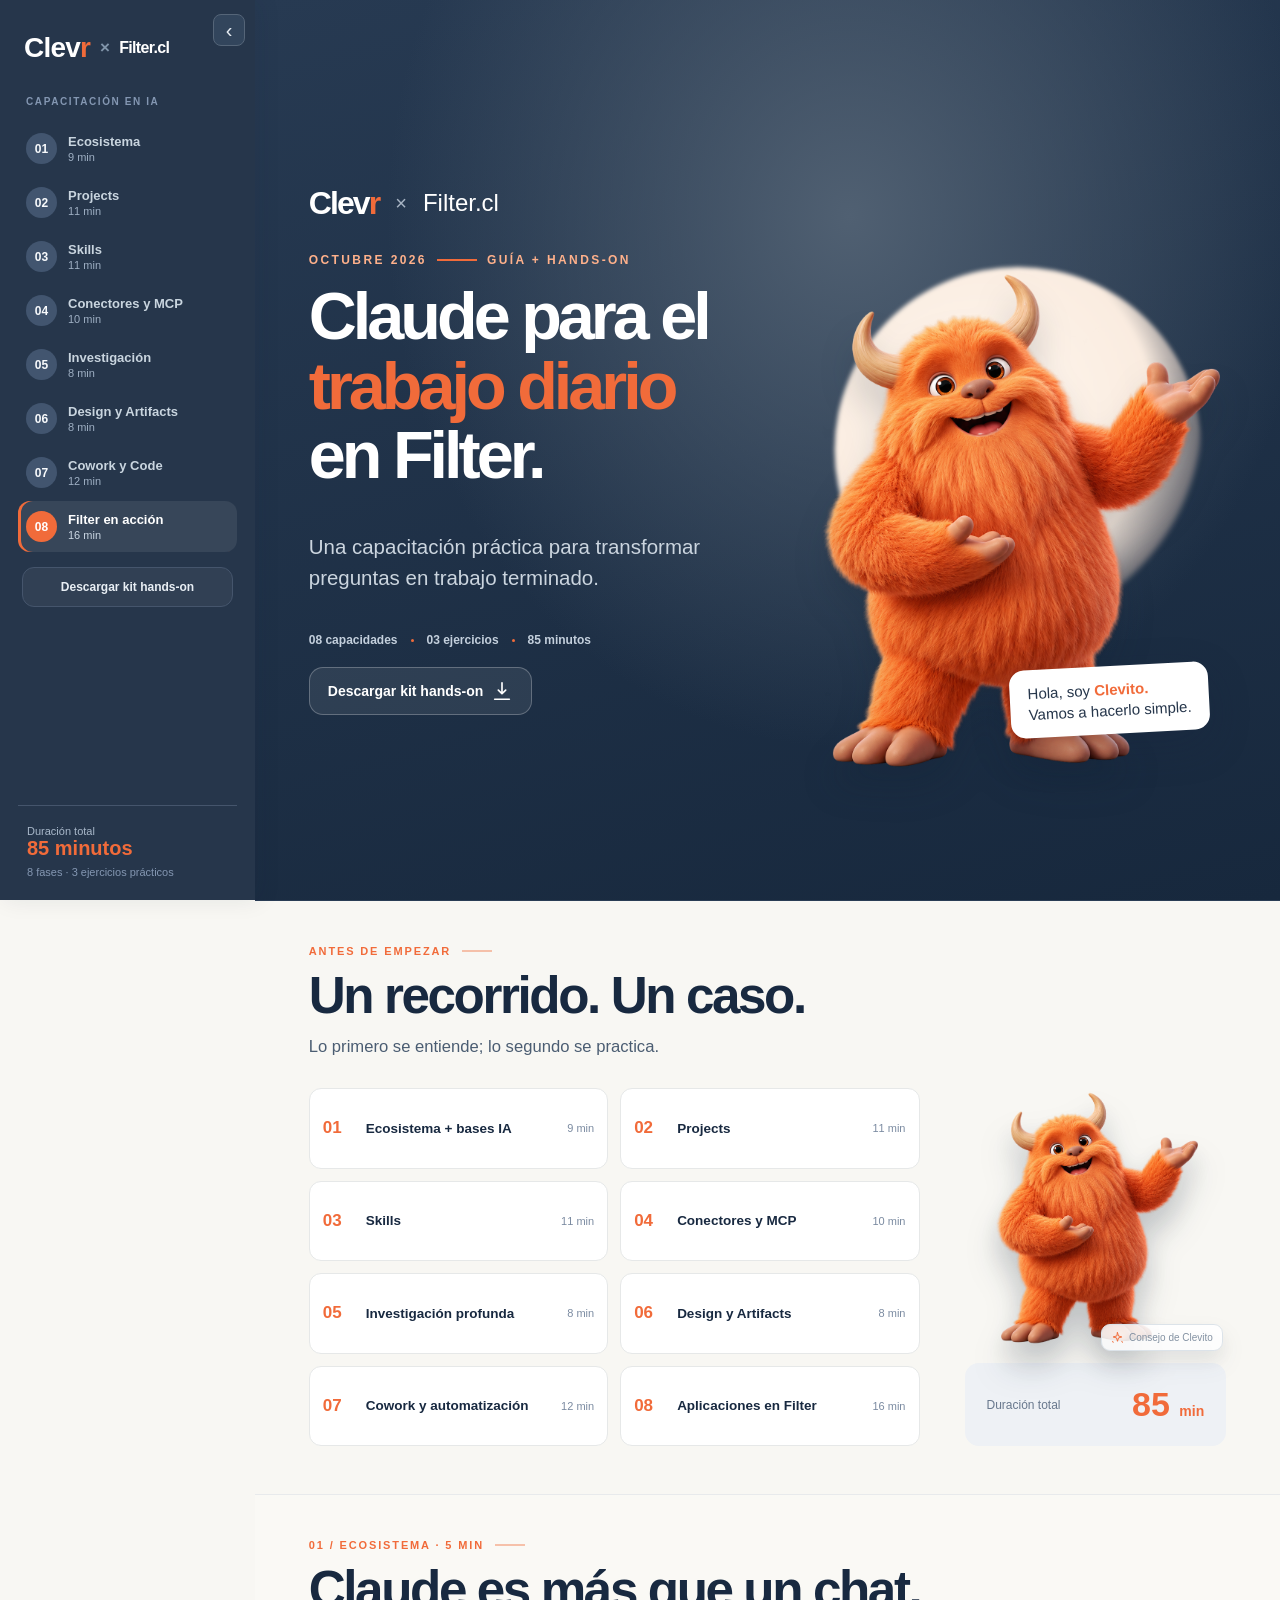
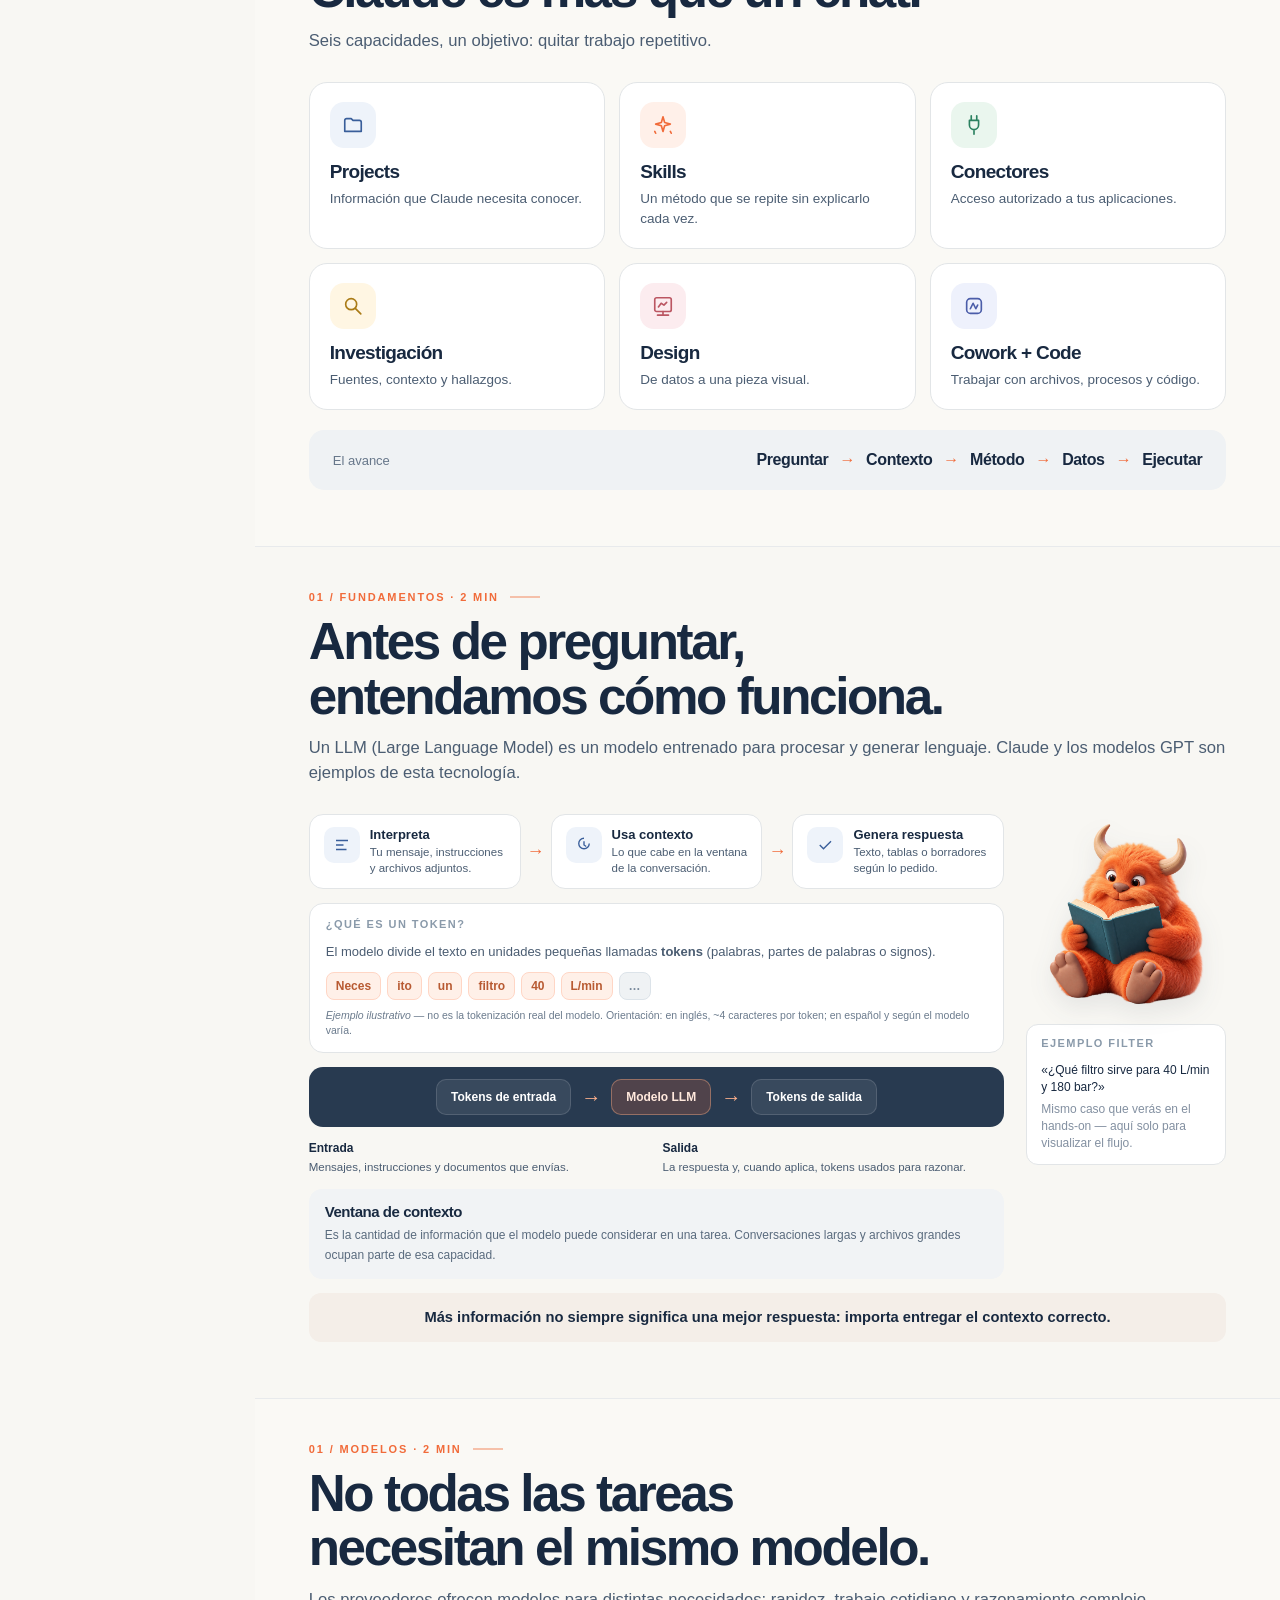
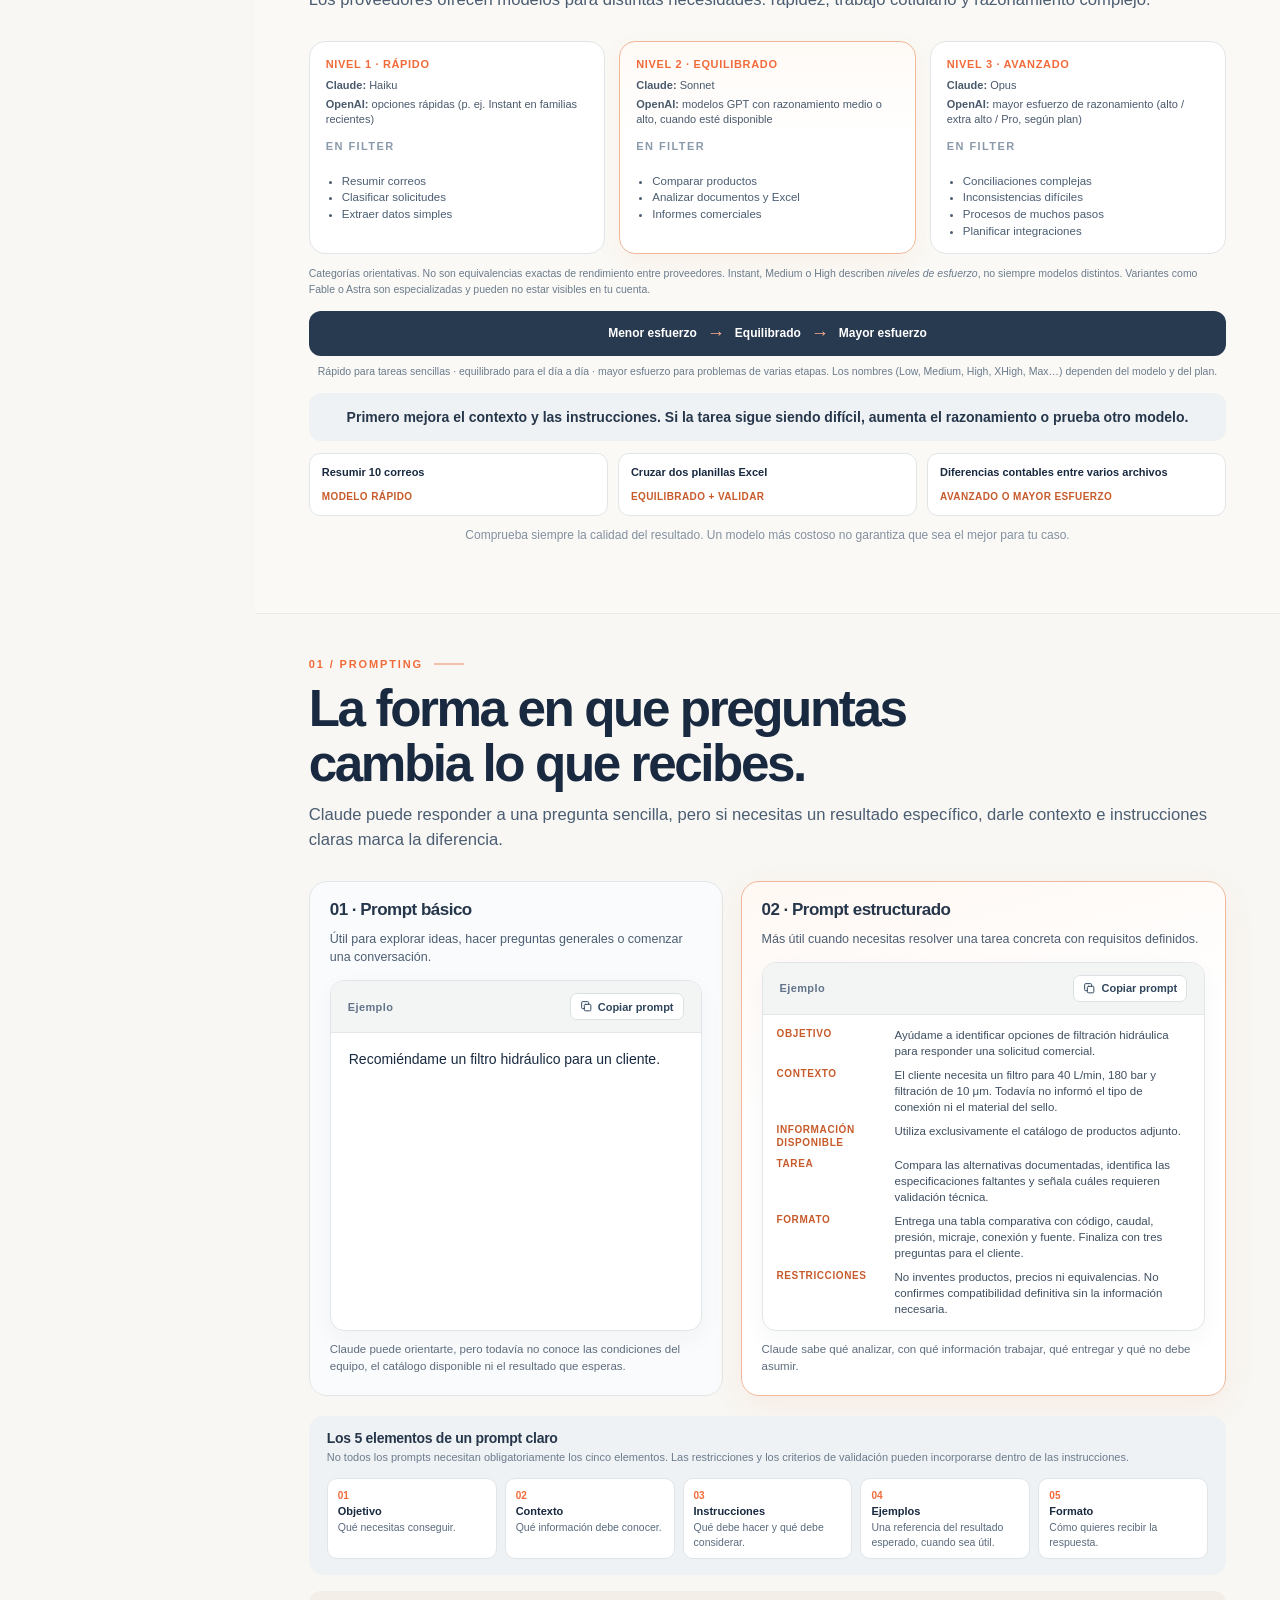
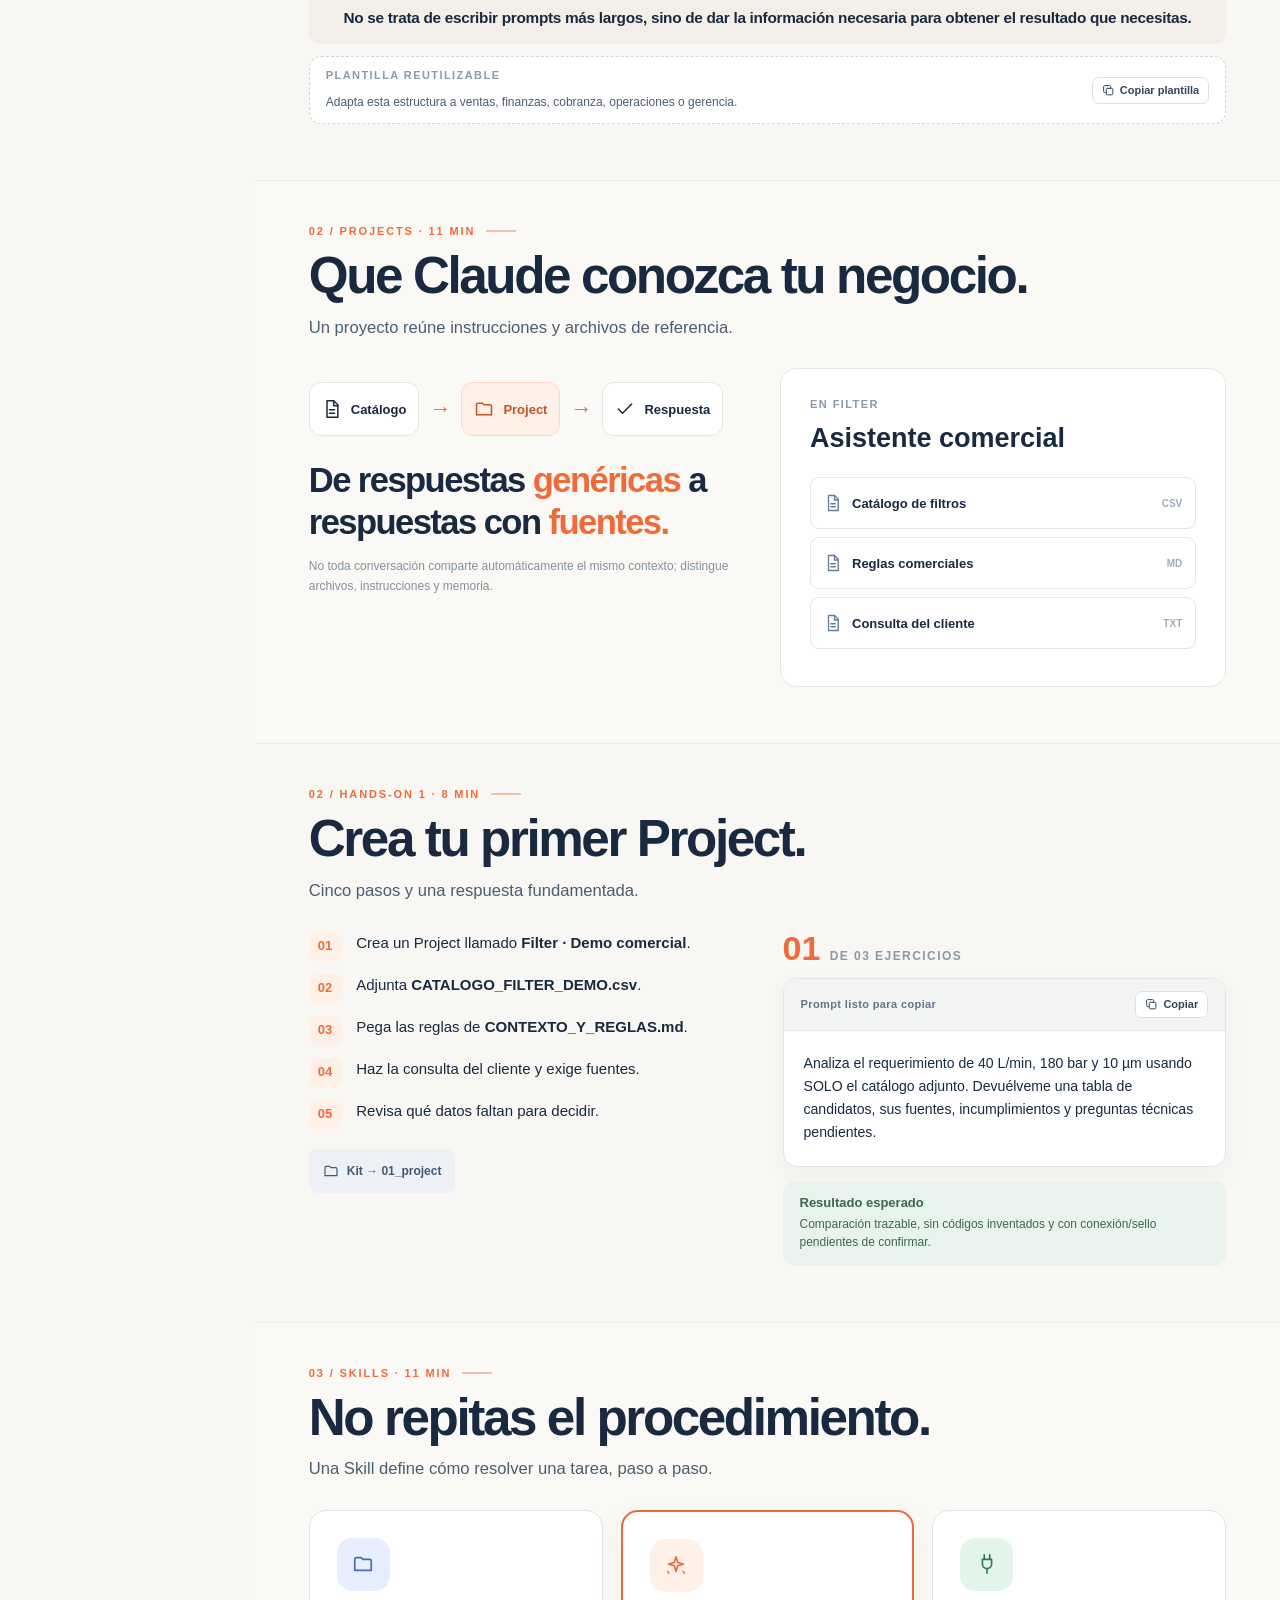
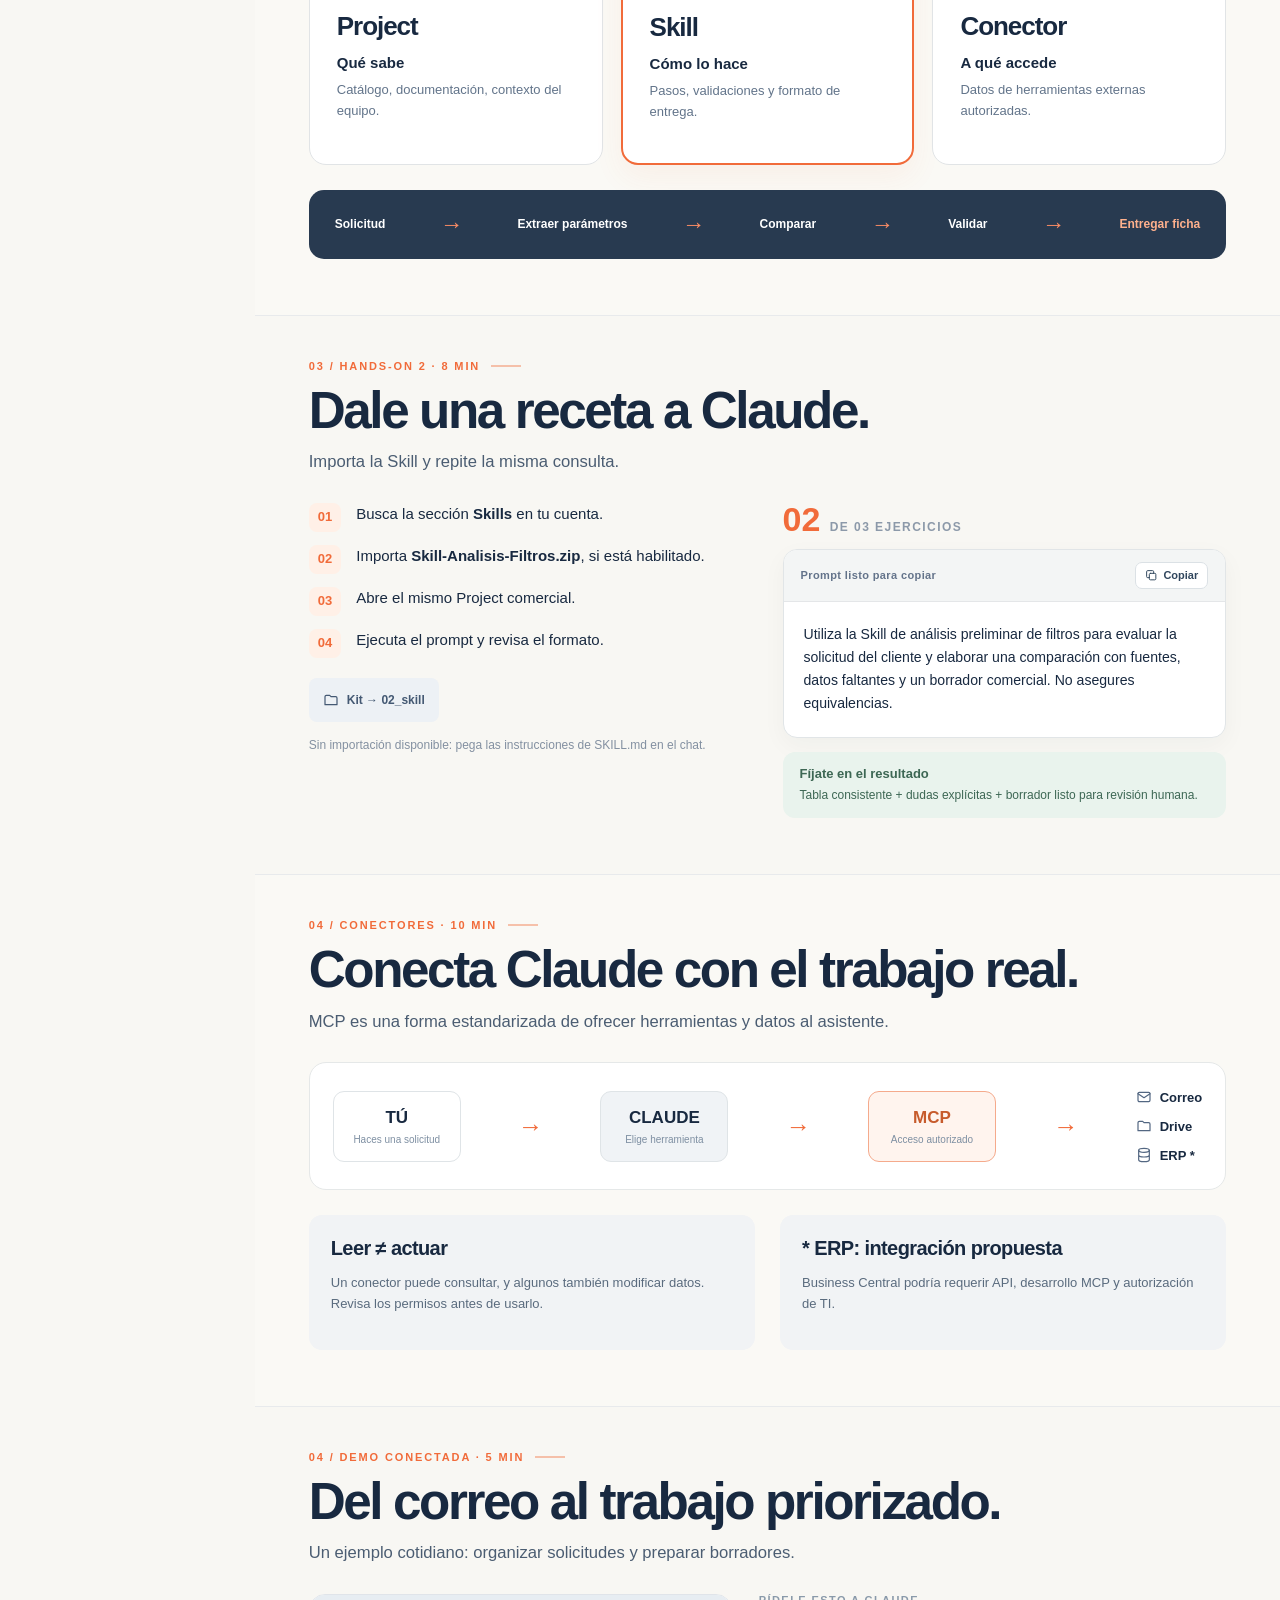
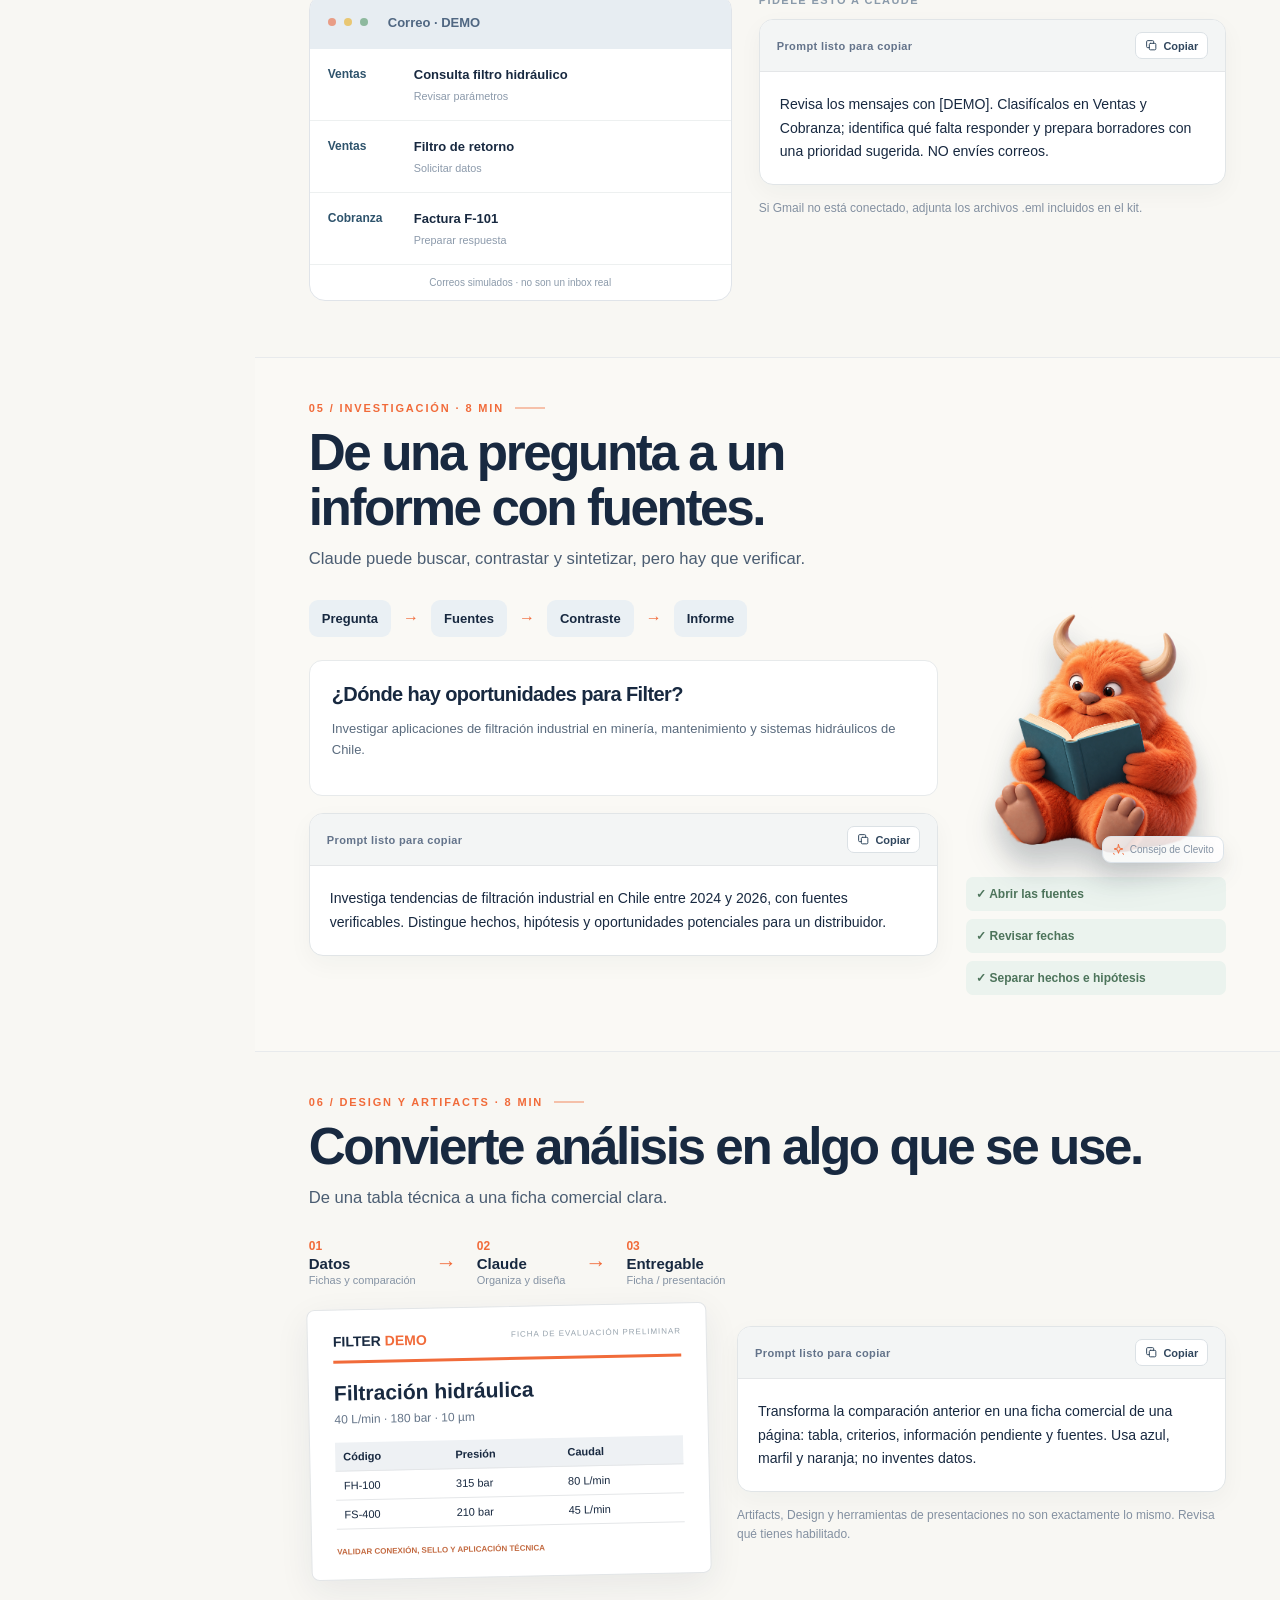
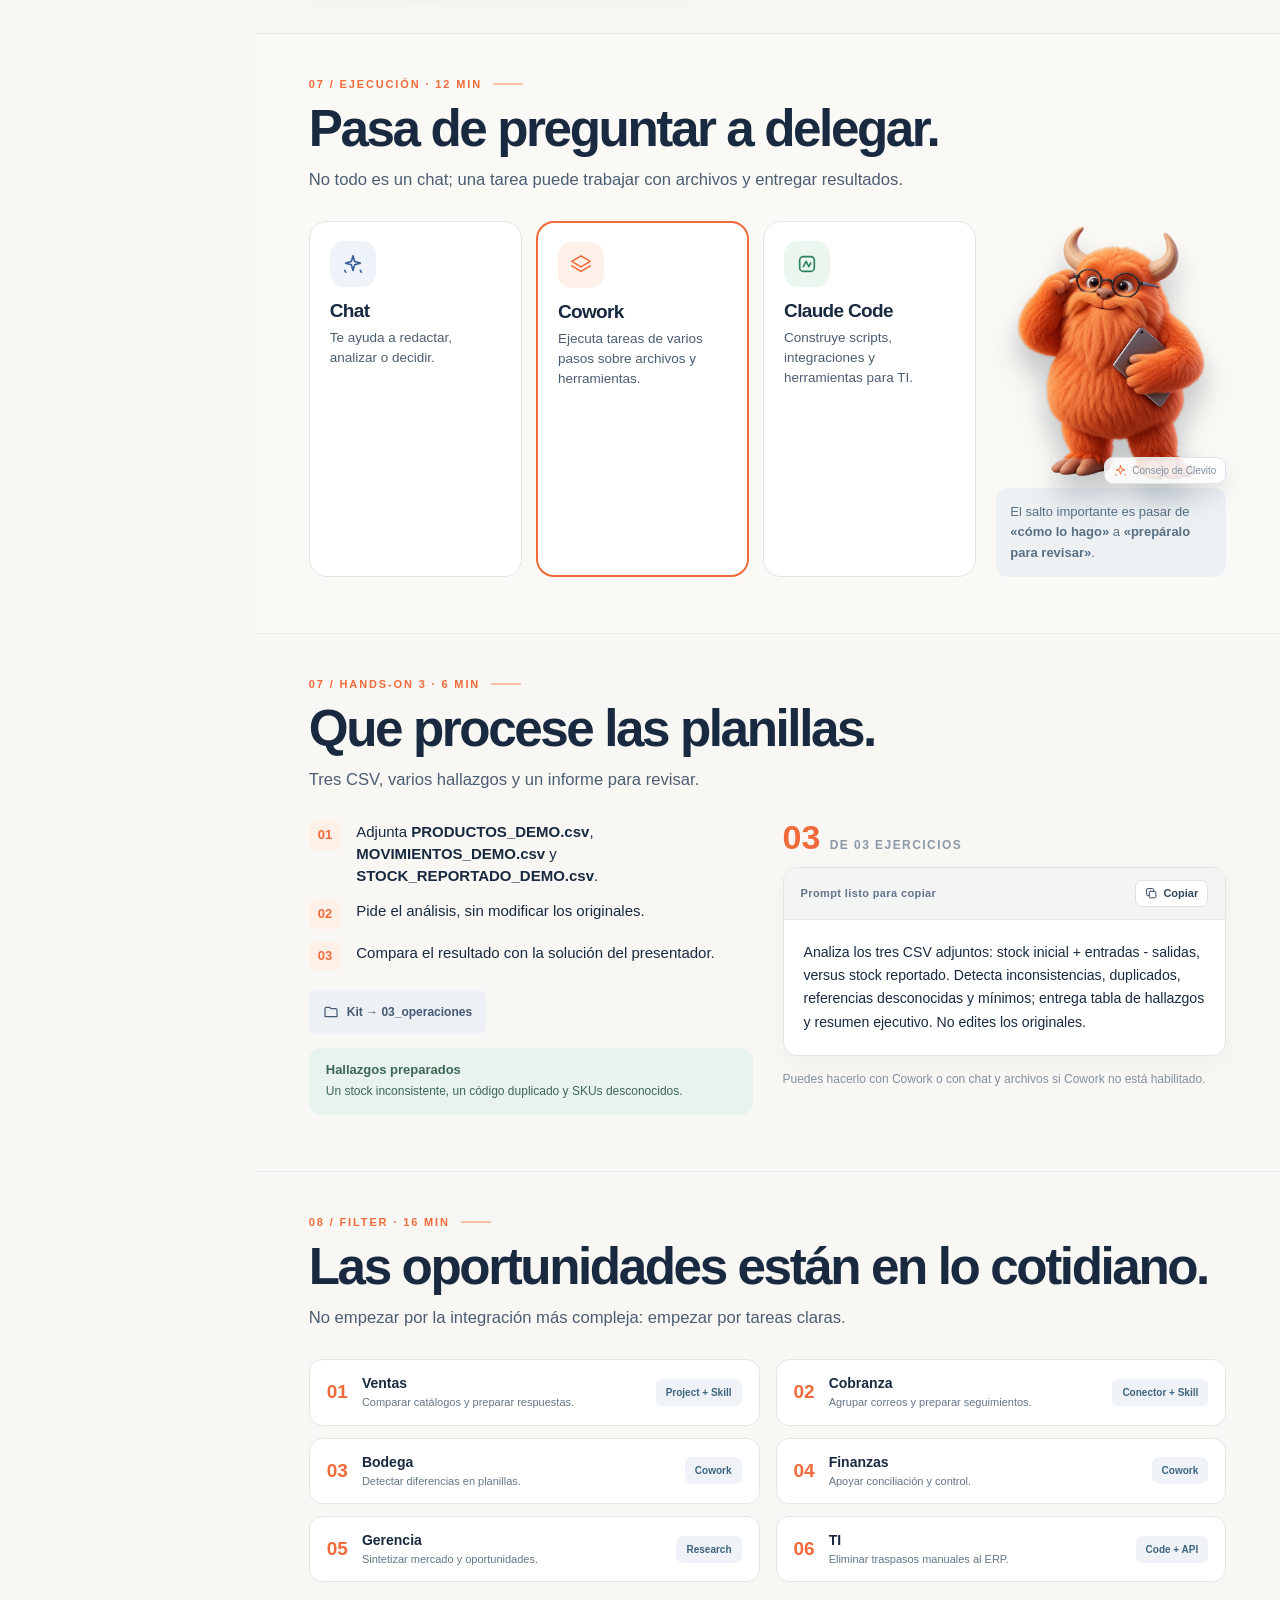
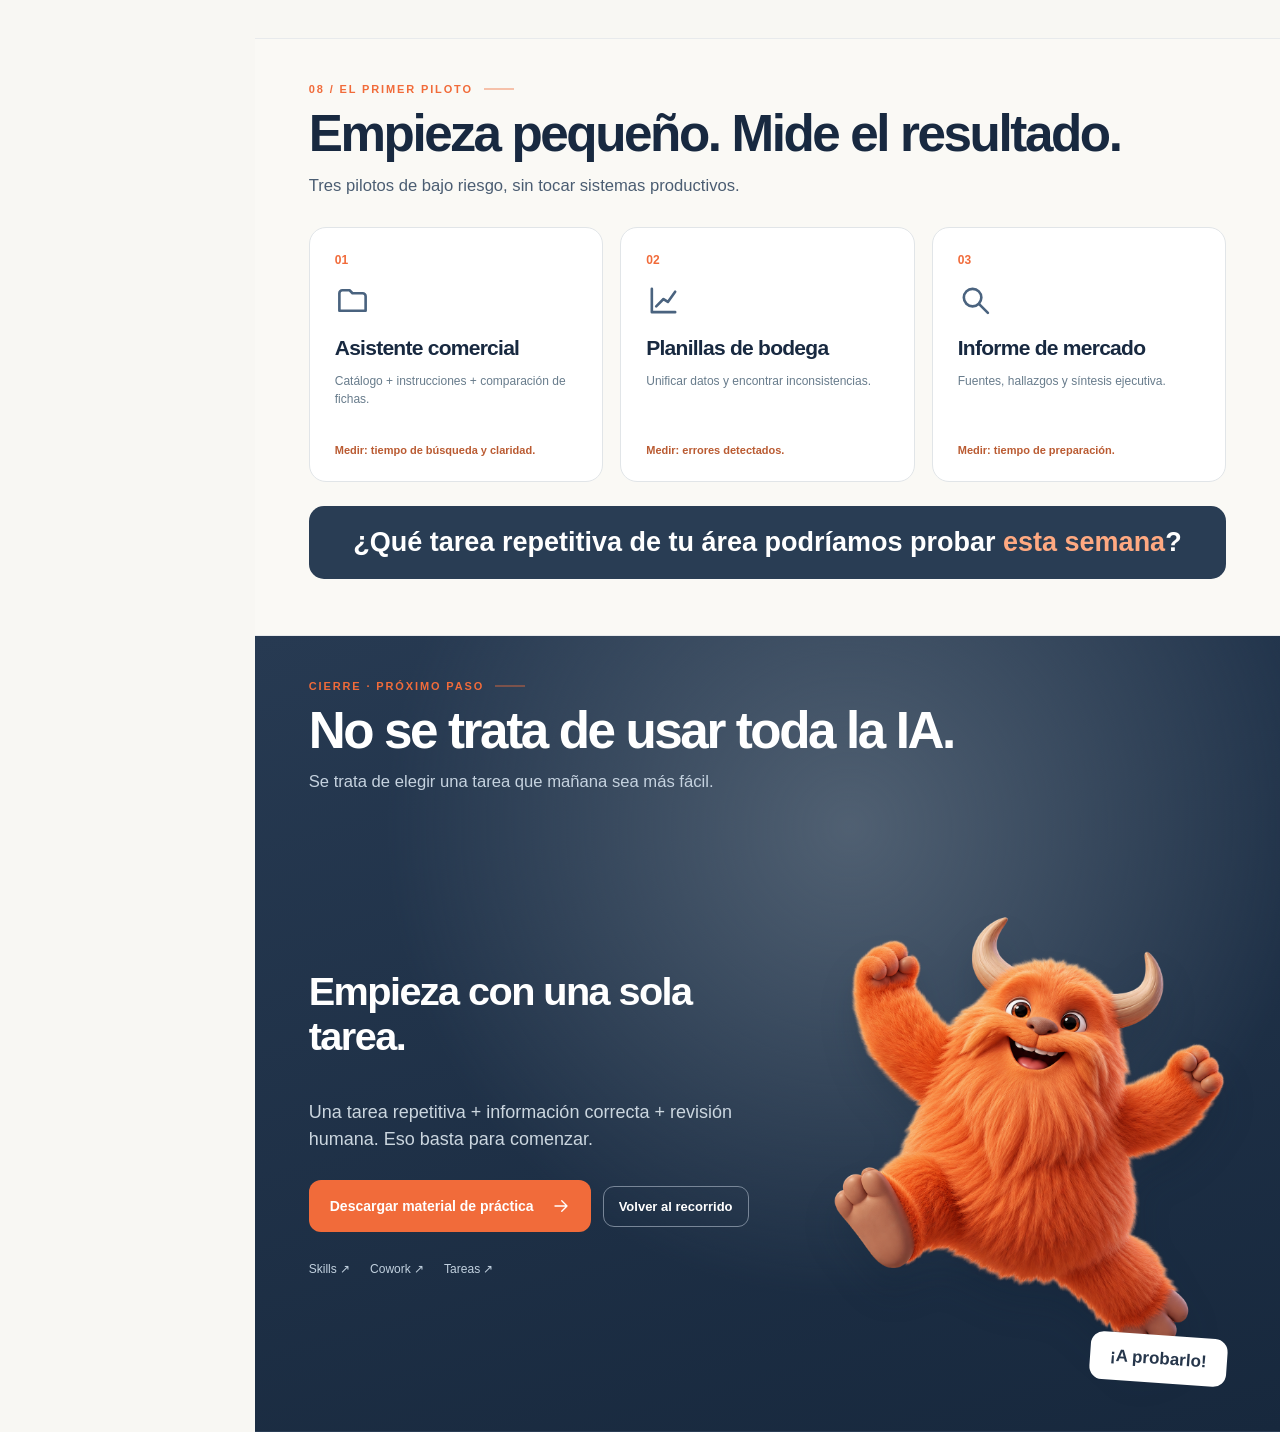
==== commit 06e212b2: "Añadir intro a LLM, tokens y elección de modelos (fase 01). Dos diapositivas nuevas entre ecosistema" ====
--- a/docs/index.html
+++ b/docs/index.html
@@ -14,24 +14,40 @@
 <button type="button" class="sidebar-collapse-handle" id="sidebar-collapse-handle" aria-label="Ocultar menú lateral" aria-controls="sidebar-nav" aria-expanded="true" title="Ocultar panel">‹</button>
 <div class="brand"><strong>Clev<span class="r">r</span></strong><span class="cross">×</span><span class="filter">Filter.cl</span></div>
 <div class="nav-caption">CAPACITACIÓN EN IA</div>
-<button class="nav-btn" type="button" data-phase="0"><span class="n">01</span><span><b>Ecosistema</b><small>5 min</small></span></button>
-<button class="nav-btn" type="button" data-phase="1"><span class="n">02</span><span><b>Projects</b><small>12 min</small></span></button>
-<button class="nav-btn" type="button" data-phase="2"><span class="n">03</span><span><b>Skills</b><small>12 min</small></span></button>
+<button class="nav-btn" type="button" data-phase="0"><span class="n">01</span><span><b>Ecosistema</b><small>9 min</small></span></button>
+<button class="nav-btn" type="button" data-phase="1"><span class="n">02</span><span><b>Projects</b><small>11 min</small></span></button>
+<button class="nav-btn" type="button" data-phase="2"><span class="n">03</span><span><b>Skills</b><small>11 min</small></span></button>
 <button class="nav-btn" type="button" data-phase="3"><span class="n">04</span><span><b>Conectores y MCP</b><small>10 min</small></span></button>
 <button class="nav-btn" type="button" data-phase="4"><span class="n">05</span><span><b>Investigación</b><small>8 min</small></span></button>
 <button class="nav-btn" type="button" data-phase="5"><span class="n">06</span><span><b>Design y Artifacts</b><small>8 min</small></span></button>
 <button class="nav-btn" type="button" data-phase="6"><span class="n">07</span><span><b>Cowork y Code</b><small>12 min</small></span></button>
-<button class="nav-btn" type="button" data-phase="7"><span class="n">08</span><span><b>Filter en acción</b><small>18 min</small></span></button>
+<button class="nav-btn" type="button" data-phase="7"><span class="n">08</span><span><b>Filter en acción</b><small>16 min</small></span></button>
 <div class="sidebar-download"><a class="kit-dl" href="downloads/Kit-Demo-Filter-Clevr.zip" data-kit-download>Descargar kit hands-on</a></div>
 <div class="side-bottom">Duración total<strong>85 minutos</strong><div class="tiny">8 fases · 3 ejercicios prácticos</div></div>
 </aside><button type="button" class="sidebar-edge-toggle" id="sidebar-edge-toggle" aria-label="Mostrar menú lateral" aria-expanded="false" hidden>▶</button><div class="main"><div class="chapters">
 <section class="chapter slide cover-slide" id="portada" data-phase="-1" data-mode="dark" data-notes="" aria-label="Portada"><div class="body">
 <div class="cover-layout"><div class="cover-left"><div class="brand-line"><strong>Clev<span>r</span></strong><b>×</b><span>Filter.cl</span></div><div class="cover-marker">OCTUBRE 2026 <span class="marker-rule"></span> GUÍA + HANDS-ON</div><h1>Claude para el<br><em>trabajo diario</em><br>en Filter.</h1><p>Una capacitación práctica para transformar preguntas en trabajo terminado.</p><div class="hero-stats"><span>08 capacidades</span><i></i><span>03 ejercicios</span><i></i><span>85 minutos</span></div><div class="cover-download"><a class="kit-dl" href="downloads/Kit-Demo-Filter-Clevr.zip" data-kit-download>Descargar kit hands-on <svg viewBox="0 0 24 24" fill="none" stroke="currentColor" stroke-width="1.8" stroke-linecap="round" stroke-linejoin="round" aria-hidden="true"><path d="M12 3v12m0 0 4-4m-4 4-4-4M4 21h16"/></svg></a></div></div><div class="cover-figure"><div class="sun-disc"></div><img class="mascot hero-mascot" src="assets/images/clevito-hero.png" alt="Clevito, mascota naranja de Clevr" loading="eager" draggable="false" /><span class="hero-aside">Hola, soy <b>Clevito.</b><br>Vamos a hacerlo simple.</span></div></div></div></section>
 <section class="chapter slide agenda-slide" id="agenda" data-phase="-1" data-mode="light" data-notes="Presenta el hilo conductor. Se trabaja con datos ficticios; el material puede compartirse luego." aria-label="Recorrido"><div class="kicker">ANTES DE EMPEZAR</div><h2>Un recorrido. Un caso.</h2><p class="subtitle">Lo primero se entiende; lo segundo se practica.</p><div class="body">
-<div class="agenda-layout"><div class="agenda-grid"><div class="agenda-row"><b>01</b><span>Ecosistema Claude</span><small>5 min</small></div><div class="agenda-row"><b>02</b><span>Projects</span><small>12 min</small></div><div class="agenda-row"><b>03</b><span>Skills</span><small>12 min</small></div><div class="agenda-row"><b>04</b><span>Conectores y MCP</span><small>10 min</small></div><div class="agenda-row"><b>05</b><span>Investigación profunda</span><small>8 min</small></div><div class="agenda-row"><b>06</b><span>Design y Artifacts</span><small>8 min</small></div><div class="agenda-row"><b>07</b><span>Cowork y automatización</span><small>12 min</small></div><div class="agenda-row"><b>08</b><span>Aplicaciones en Filter</span><small>18 min</small></div></div><aside class="agenda-side"><button class="mascot-wrap " type="button" aria-label="Consejo de Clevito" data-tip="El objetivo no es memorizar cada herramienta; es identificar una tarea real para mejorar."><img class="mascot " src="assets/images/clevito-presenta.png" alt="Clevito, mascota naranja de Clevr" loading="eager" draggable="false" /><span class="tip-hint"><svg viewBox="0 0 24 24" fill="none" stroke="currentColor" stroke-width="1.8" stroke-linecap="round" stroke-linejoin="round" aria-hidden="true"><path d="m12 3 1.8 6.2L20 11l-6.2 1.8L12 19l-1.8-6.2L4 11l6.2-1.8z"/><path d="m20 19 1 2m-18-2 1 2"/></svg> Consejo de Clevito</span></button><div class="sum-time"><span>Duración total</span><strong>85 <small>min</small></strong></div></aside></div></div></section>
+<div class="agenda-layout"><div class="agenda-grid"><div class="agenda-row"><b>01</b><span>Ecosistema + bases IA</span><small>9 min</small></div><div class="agenda-row"><b>02</b><span>Projects</span><small>11 min</small></div><div class="agenda-row"><b>03</b><span>Skills</span><small>11 min</small></div><div class="agenda-row"><b>04</b><span>Conectores y MCP</span><small>10 min</small></div><div class="agenda-row"><b>05</b><span>Investigación profunda</span><small>8 min</small></div><div class="agenda-row"><b>06</b><span>Design y Artifacts</span><small>8 min</small></div><div class="agenda-row"><b>07</b><span>Cowork y automatización</span><small>12 min</small></div><div class="agenda-row"><b>08</b><span>Aplicaciones en Filter</span><small>16 min</small></div></div><aside class="agenda-side"><button class="mascot-wrap " type="button" aria-label="Consejo de Clevito" data-tip="El objetivo no es memorizar cada herramienta; es identificar una tarea real para mejorar."><img class="mascot " src="assets/images/clevito-presenta.png" alt="Clevito, mascota naranja de Clevr" loading="eager" draggable="false" /><span class="tip-hint"><svg viewBox="0 0 24 24" fill="none" stroke="currentColor" stroke-width="1.8" stroke-linecap="round" stroke-linejoin="round" aria-hidden="true"><path d="m12 3 1.8 6.2L20 11l-6.2 1.8L12 19l-1.8-6.2L4 11l6.2-1.8z"/><path d="m20 19 1 2m-18-2 1 2"/></svg> Consejo de Clevito</span></button><div class="sum-time"><span>Duración total</span><strong>85 <small>min</small></strong></div></aside></div></div></section>
 <section class="chapter slide ecosystem-slide" id="ecosistema" data-phase="0" data-mode="light" data-notes="Pregunta al público: ¿cuántos han pedido algo a una IA y han tenido que darle el contexto otra vez? El caso transversal será una solicitud de filtros." aria-label="Ecosistema"><div class="kicker">01 / ECOSISTEMA · 5 MIN</div><h2>Claude es más que un chat.</h2><p class="subtitle">Seis capacidades, un objetivo: quitar trabajo repetitivo.</p><div class="body">
 <div class="feature-grid six"><div class="feature "><div class="symbol"><svg viewBox="0 0 24 24" fill="none" stroke="currentColor" stroke-width="1.8" stroke-linecap="round" stroke-linejoin="round" aria-hidden="true"><path d="M3 7a2 2 0 0 1 2-2h5l2 2h7a2 2 0 0 1 2 2v10H3z"/></svg></div><h3>Projects</h3><p>Información que Claude necesita conocer.</p></div><div class="feature "><div class="symbol"><svg viewBox="0 0 24 24" fill="none" stroke="currentColor" stroke-width="1.8" stroke-linecap="round" stroke-linejoin="round" aria-hidden="true"><path d="m12 3 1.8 6.2L20 11l-6.2 1.8L12 19l-1.8-6.2L4 11l6.2-1.8z"/><path d="m20 19 1 2m-18-2 1 2"/></svg></div><h3>Skills</h3><p>Un método que se repite sin explicarlo cada vez.</p></div><div class="feature "><div class="symbol"><svg viewBox="0 0 24 24" fill="none" stroke="currentColor" stroke-width="1.8" stroke-linecap="round" stroke-linejoin="round" aria-hidden="true"><path d="M9 2v5m6-5v5M7 7h10v5a5 5 0 0 1-10 0zM12 17v5"/></svg></div><h3>Conectores</h3><p>Acceso autorizado a tus aplicaciones.</p></div><div class="feature "><div class="symbol"><svg viewBox="0 0 24 24" fill="none" stroke="currentColor" stroke-width="1.8" stroke-linecap="round" stroke-linejoin="round" aria-hidden="true"><circle cx="10" cy="10" r="6"/><path d="m14.5 14.5 6 6"/></svg></div><h3>Investigación</h3><p>Fuentes, contexto y hallazgos.</p></div><div class="feature "><div class="symbol"><svg viewBox="0 0 24 24" fill="none" stroke="currentColor" stroke-width="1.8" stroke-linecap="round" stroke-linejoin="round" aria-hidden="true"><rect x="3" y="3" width="18" height="15" rx="2"/><path d="M12 18v4m-6 0h12M7 13l3-4 3 2 3-3"/></svg></div><h3>Design</h3><p>De datos a una pieza visual.</p></div><div class="feature "><div class="symbol"><svg viewBox="0 0 24 24" fill="none" stroke="currentColor" stroke-width="1.8" stroke-linecap="round" stroke-linejoin="round" aria-hidden="true"><rect x="4" y="4" width="16" height="16" rx="4"/><path d="M8 15 11 9l3 6 2-4"/></svg></div><h3>Cowork + Code</h3><p>Trabajar con archivos, procesos y código.</p></div></div><div class="one-line"><span>El avance</span><strong>Preguntar <em>→</em> Contexto <em>→</em> Método <em>→</em> Datos <em>→</em> Ejecutar</strong></div></div></section>
-<section class="chapter slide case-slide prompt-lesson-slide" id="caso-filter" data-phase="0" data-mode="light" data-notes="Compara en menos de dos minutos: el básico sirve para explorar; el estructurado cuando hay tarea, fuentes y formato. Menciona que no garantiza respuestas correctas, solo más claridad para revisar. El catálogo ficticio sigue en el kit para Projects y Skills." aria-label="Prompting"><div class="kicker">01 / UN EJEMPLO</div><h2>La forma en que preguntas cambia lo que recibes.</h2><p class="subtitle">Claude puede responder a una pregunta sencilla, pero si necesitas un resultado específico, darle contexto e instrucciones claras marca la diferencia.</p><div class="body">
+<section class="chapter slide llm-intro-slide" id="intro-llm" data-phase="0" data-mode="light" data-notes="2 min: LLM = lenguaje, no base de datos mágica. Tokens = unidades de texto; el ejemplo de fragmentos es ilustrativo. Ventana de contexto = límite de lo que entra en una sola tarea. Cierra con: más contexto no siempre es mejor." aria-label="Fundamentos IA"><div class="kicker">01 / FUNDAMENTOS · 2 MIN</div><h2>Antes de preguntar, entendamos cómo funciona.</h2><p class="subtitle">Un LLM (Large Language Model) es un modelo entrenado para procesar y generar lenguaje. Claude y los modelos GPT son ejemplos de esta tecnología.</p><div class="body">
+<div class="llm-intro-layout"><div class="llm-intro-main"><div class="llm-process-steps"><div class="llm-step"><span class="llm-step-icon" aria-hidden="true"><svg viewBox="0 0 24 24" fill="none" stroke="currentColor" stroke-width="1.8"><path d="M4 6h16M4 12h10M4 18h14"/></svg></span><div><b>Interpreta</b><p>Tu mensaje, instrucciones y archivos adjuntos.</p></div></div><div class="llm-step-arrow" aria-hidden="true">→</div><div class="llm-step"><span class="llm-step-icon" aria-hidden="true"><svg viewBox="0 0 24 24" fill="none" stroke="currentColor" stroke-width="1.8"><path d="M12 3a7 7 0 1 0 7 7"/><path d="M12 7v5l3 2"/></svg></span><div><b>Usa contexto</b><p>Lo que cabe en la ventana de la conversación.</p></div></div><div class="llm-step-arrow" aria-hidden="true">→</div><div class="llm-step"><span class="llm-step-icon" aria-hidden="true"><svg viewBox="0 0 24 24" fill="none" stroke="currentColor" stroke-width="1.8"><path d="m5 12 5 5L20 7"/></svg></span><div><b>Genera respuesta</b><p>Texto, tablas o borradores según lo pedido.</p></div></div></div>
+<div class="token-block"><span class="mini-label">¿QUÉ ES UN TOKEN?</span><p class="token-lead">El modelo divide el texto en unidades pequeñas llamadas <strong>tokens</strong> (palabras, partes de palabras o signos).</p><div class="token-demo" role="img" aria-label="Ejemplo ilustrativo de fragmentación en tokens"><span class="token-chip">Neces</span><span class="token-chip">ito</span><span class="token-chip"> un</span><span class="token-chip"> filtro</span><span class="token-chip"> 40</span><span class="token-chip"> L/min</span><span class="token-chip token-chip--muted">…</span></div><p class="token-note"><em>Ejemplo ilustrativo</em> — no es la tokenización real del modelo. Orientación: en inglés, ~4 caracteres por token; en español y según el modelo varía.</p></div>
+<div class="llm-pipeline"><div class="llm-pipe-node">Tokens de entrada</div><span class="llm-pipe-arrow">→</span><div class="llm-pipe-node llm-pipe-node--core">Modelo LLM</div><span class="llm-pipe-arrow">→</span><div class="llm-pipe-node">Tokens de salida</div></div>
+<div class="llm-io-grid"><div><b>Entrada</b><p>Mensajes, instrucciones y documentos que envías.</p></div><div><b>Salida</b><p>La respuesta y, cuando aplica, tokens usados para razonar.</p></div></div>
+<div class="insight llm-context-insight"><h3>Ventana de contexto</h3><p>Es la cantidad de información que el modelo puede considerar en una tarea. Conversaciones largas y archivos grandes ocupan parte de esa capacidad.</p></div></div>
+<aside class="llm-intro-aside"><img class="mascot" src="assets/images/clevito-lee.png" alt="" loading="lazy" width="200" height="250" /><div class="filter-micro-example"><span class="mini-label">EJEMPLO FILTER</span><p>«¿Qué filtro sirve para 40 L/min y 180 bar?»</p><p class="fineprint">Mismo caso que verás en el hands-on — aquí solo para visualizar el flujo.</p></div></aside></div>
+<p class="llm-intro-banner"><strong>Más información no siempre significa una mejor respuesta: importa entregar el contexto correcto.</strong></p>
+</div></section>
+<section class="chapter slide model-picker-slide" id="intro-modelos" data-phase="0" data-mode="light" data-notes="2 min: tres niveles orientativos, no equivalencias exactas entre proveedores. Regla: mejorar prompt y contexto antes de subir modelo. Ejemplos Filter al cierre. Mencionar que controles de esfuerzo dependen del plan." aria-label="Modelos y razonamiento"><div class="kicker">01 / MODELOS · 2 MIN</div><h2>No todas las tareas necesitan el mismo modelo.</h2><p class="subtitle">Los proveedores ofrecen modelos para distintas necesidades: rapidez, trabajo cotidiano y razonamiento complejo.</p><div class="body">
+<div class="model-tier-grid"><article class="model-tier model-tier--fast"><span class="model-tier-label">Nivel 1 · Rápido</span><div class="model-tier-vendors"><p><b>Claude:</b> Haiku</p><p><b>OpenAI:</b> opciones rápidas (p. ej. Instant en familias recientes)</p></div><span class="mini-label">EN FILTER</span><ul class="model-tier-list"><li>Resumir correos</li><li>Clasificar solicitudes</li><li>Extraer datos simples</li></ul></article><article class="model-tier model-tier--balanced"><span class="model-tier-label">Nivel 2 · Equilibrado</span><div class="model-tier-vendors"><p><b>Claude:</b> Sonnet</p><p><b>OpenAI:</b> modelos GPT con razonamiento medio o alto, cuando esté disponible</p></div><span class="mini-label">EN FILTER</span><ul class="model-tier-list"><li>Comparar productos</li><li>Analizar documentos y Excel</li><li>Informes comerciales</li></ul></article><article class="model-tier model-tier--deep"><span class="model-tier-label">Nivel 3 · Avanzado</span><div class="model-tier-vendors"><p><b>Claude:</b> Opus</p><p><b>OpenAI:</b> mayor esfuerzo de razonamiento (alto / extra alto / Pro, según plan)</p></div><span class="mini-label">EN FILTER</span><ul class="model-tier-list"><li>Conciliaciones complejas</li><li>Inconsistencias difíciles</li><li>Procesos de muchos pasos</li><li>Planificar integraciones</li></ul></article></div>
+<p class="model-tier-disclaimer">Categorías orientativas. No son equivalencias exactas de rendimiento entre proveedores. Instant, Medium o High describen <em>niveles de esfuerzo</em>, no siempre modelos distintos. Variantes como Fable o Astra son especializadas y pueden no estar visibles en tu cuenta.</p>
+<div class="effort-band"><span>Menor esfuerzo</span><i>→</i><span>Equilibrado</span><i>→</i><span>Mayor esfuerzo</span></div><p class="effort-band-note">Rápido para tareas sencillas · equilibrado para el día a día · mayor esfuerzo para problemas de varias etapas. Los nombres (Low, Medium, High, XHigh, Max…) dependen del modelo y del plan.</p>
+<div class="model-rule-banner"><strong>Primero mejora el contexto y las instrucciones. Si la tarea sigue siendo difícil, aumenta el razonamiento o prueba otro modelo.</strong></div>
+<div class="filter-task-examples"><div><b>Resumir 10 correos</b><span>Modelo rápido</span></div><div><b>Cruzar dos planillas Excel</b><span>Equilibrado + validar</span></div><div><b>Diferencias contables entre varios archivos</b><span>Avanzado o mayor esfuerzo</span></div></div><p class="fineprint model-fineprint">Comprueba siempre la calidad del resultado. Un modelo más costoso no garantiza que sea el mejor para tu caso.</p>
+</div></section>
+<section class="chapter slide case-slide prompt-lesson-slide" id="caso-filter" data-phase="0" data-mode="light" data-notes="Compara en menos de dos minutos: el básico sirve para explorar; el estructurado cuando hay tarea, fuentes y formato. Menciona que no garantiza respuestas correctas, solo más claridad para revisar. El catálogo ficticio sigue en el kit para Projects y Skills." aria-label="Prompting"><div class="kicker">01 / PROMPTING</div><h2>La forma en que preguntas cambia lo que recibes.</h2><p class="subtitle">Claude puede responder a una pregunta sencilla, pero si necesitas un resultado específico, darle contexto e instrucciones claras marca la diferencia.</p><div class="body">
 <div class="prompt-compare-grid"><article class="prompt-card prompt-card--basic"><h3>01 · Prompt básico</h3><p class="prompt-card-desc">Útil para explorar ideas, hacer preguntas generales o comenzar una conversación.</p><div class="prompt"><div class="prompt-top"><span>Ejemplo</span><button class="copy" type="button" data-copy="Recomiéndame un filtro hidráulico para un cliente."><svg viewBox="0 0 24 24" fill="none" stroke="currentColor" stroke-width="1.8" stroke-linecap="round" stroke-linejoin="round" aria-hidden="true"><rect x="8" y="8" width="12" height="12" rx="2"/><path d="M16 8V5a2 2 0 0 0-2-2H5a2 2 0 0 0-2 2v9a2 2 0 0 0 2 2h3"/></svg> Copiar prompt</button></div><div class="prompt-body prompt-body--simple">Recomiéndame un filtro hidráulico para un cliente.</div></div><p class="prompt-card-note">Claude puede orientarte, pero todavía no conoce las condiciones del equipo, el catálogo disponible ni el resultado que esperas.</p></article><article class="prompt-card prompt-card--structured"><h3>02 · Prompt estructurado</h3><p class="prompt-card-desc">Más útil cuando necesitas resolver una tarea concreta con requisitos definidos.</p><div class="prompt"><div class="prompt-top"><span>Ejemplo</span><button class="copy" type="button" data-copy="Objetivo: Ayúdame a identificar opciones de filtración hidráulica para responder una solicitud comercial.
 
 Contexto: El cliente necesita un filtro para 40 L/min, 180 bar y filtración de 10 μm. Todavía no informó el tipo de conexión ni el material del sello.
@@ -59,11 +75,11 @@
 
 Validación: Si falta información, indícalo. No inventes datos y señala qué aspectos requieren revisión."><svg viewBox="0 0 24 24" fill="none" stroke="currentColor" stroke-width="1.8" stroke-linecap="round" stroke-linejoin="round" aria-hidden="true"><rect x="8" y="8" width="12" height="12" rx="2"/><path d="M16 8V5a2 2 0 0 0-2-2H5a2 2 0 0 0-2 2v9a2 2 0 0 0 2 2h3"/></svg> Copiar plantilla</button></div>
 </div></section>
-<section class="chapter slide " id="projects" data-phase="1" data-mode="light" data-notes="El proyecto responde qué sabe Claude. Crea un proyecto por área y utiliza documentos autorizados. Diferenciar conocimiento del proyecto de memoria. No prometer persistencia perfecta." aria-label="Projects"><div class="kicker">02 / PROJECTS · 12 MIN</div><h2>Que Claude conozca tu negocio.</h2><p class="subtitle">Un proyecto reúne instrucciones y archivos de referencia.</p><div class="body">
+<section class="chapter slide " id="projects" data-phase="1" data-mode="light" data-notes="El proyecto responde qué sabe Claude. Crea un proyecto por área y utiliza documentos autorizados. Diferenciar conocimiento del proyecto de memoria. No prometer persistencia perfecta." aria-label="Projects"><div class="kicker">02 / PROJECTS · 11 MIN</div><h2>Que Claude conozca tu negocio.</h2><p class="subtitle">Un proyecto reúne instrucciones y archivos de referencia.</p><div class="body">
 <div class="split-half"><div><div class="flow-row"><span class="flow-node"><svg viewBox="0 0 24 24" fill="none" stroke="currentColor" stroke-width="1.8" stroke-linecap="round" stroke-linejoin="round" aria-hidden="true"><path d="M6 2h8l5 5v15H6z"/><path d="M14 2v6h5M9 13h6m-6 4h6"/></svg> Catálogo</span><span class="flow-arr">→</span><span class="flow-node focus"><svg viewBox="0 0 24 24" fill="none" stroke="currentColor" stroke-width="1.8" stroke-linecap="round" stroke-linejoin="round" aria-hidden="true"><path d="M3 7a2 2 0 0 1 2-2h5l2 2h7a2 2 0 0 1 2 2v10H3z"/></svg> Project</span><span class="flow-arr">→</span><span class="flow-node"><svg viewBox="0 0 24 24" fill="none" stroke="currentColor" stroke-width="1.8" stroke-linecap="round" stroke-linejoin="round" aria-hidden="true"><path d="m4 12 5 5L20 6"/></svg> Respuesta</span></div><div class="statement">De respuestas <span>genéricas</span> a respuestas con <span>fuentes.</span></div><div class="fineprint">No toda conversación comparte automáticamente el mismo contexto; distingue archivos, instrucciones y memoria.</div></div><div class="example-panel"><span class="mini-label">EN FILTER</span><h3>Asistente comercial</h3><div class="file-chip"><svg viewBox="0 0 24 24" fill="none" stroke="currentColor" stroke-width="1.8" stroke-linecap="round" stroke-linejoin="round" aria-hidden="true"><path d="M6 2h8l5 5v15H6z"/><path d="M14 2v6h5M9 13h6m-6 4h6"/></svg> Catálogo de filtros <span>CSV</span></div><div class="file-chip"><svg viewBox="0 0 24 24" fill="none" stroke="currentColor" stroke-width="1.8" stroke-linecap="round" stroke-linejoin="round" aria-hidden="true"><path d="M6 2h8l5 5v15H6z"/><path d="M14 2v6h5M9 13h6m-6 4h6"/></svg> Reglas comerciales <span>MD</span></div><div class="file-chip"><svg viewBox="0 0 24 24" fill="none" stroke="currentColor" stroke-width="1.8" stroke-linecap="round" stroke-linejoin="round" aria-hidden="true"><path d="M6 2h8l5 5v15H6z"/><path d="M14 2v6h5M9 13h6m-6 4h6"/></svg> Consulta del cliente <span>TXT</span></div></div></div></div></section>
 <section class="chapter slide " id="hands-project" data-phase="1" data-mode="light" data-notes="Plan B: si la cuenta no tiene Projects, crea un chat y adjunta los mismos archivos. Lo importante es ver el cambio al dar contexto." aria-label="Projects"><div class="kicker">02 / HANDS-ON 1 · 8 MIN</div><h2>Crea tu primer Project.</h2><p class="subtitle">Cinco pasos y una respuesta fundamentada.</p><div class="body">
 <div class="hands-layout"><div><div class="steps"><div class="step"><span class="step-n">01</span><span>Crea un Project llamado <b>Filter · Demo comercial</b>.</span></div><div class="step"><span class="step-n">02</span><span>Adjunta <b>CATALOGO_FILTER_DEMO.csv</b>.</span></div><div class="step"><span class="step-n">03</span><span>Pega las reglas de <b>CONTEXTO_Y_REGLAS.md</b>.</span></div><div class="step"><span class="step-n">04</span><span>Haz la consulta del cliente y exige fuentes.</span></div><div class="step"><span class="step-n">05</span><span>Revisa qué datos faltan para decidir.</span></div></div><span class="file-locator"><svg viewBox="0 0 24 24" fill="none" stroke="currentColor" stroke-width="1.8" stroke-linecap="round" stroke-linejoin="round" aria-hidden="true"><path d="M3 7a2 2 0 0 1 2-2h5l2 2h7a2 2 0 0 1 2 2v10H3z"/></svg> Kit → 01_project</span></div><div><div class="hands-marker">01 <span>DE 03 EJERCICIOS</span></div><div class="prompt"><div class="prompt-top"><span>Prompt listo para copiar</span><button class="copy" data-copy="Analiza el requerimiento de 40 L/min, 180 bar y 10 µm usando SOLO el catálogo adjunto. Devuélveme una tabla de candidatos, sus fuentes, incumplimientos y preguntas técnicas pendientes."><svg viewBox="0 0 24 24" fill="none" stroke="currentColor" stroke-width="1.8" stroke-linecap="round" stroke-linejoin="round" aria-hidden="true"><rect x="8" y="8" width="12" height="12" rx="2"/><path d="M16 8V5a2 2 0 0 0-2-2H5a2 2 0 0 0-2 2v9a2 2 0 0 0 2 2h3"/></svg> Copiar</button></div><div class="prompt-body">Analiza el requerimiento de 40 L/min, 180 bar y 10 µm usando SOLO el catálogo adjunto. Devuélveme una tabla de candidatos, sus fuentes, incumplimientos y preguntas técnicas pendientes.</div></div><div class="expected"><b>Resultado esperado</b><p>Comparación trazable, sin códigos inventados y con conexión/sello pendientes de confirmar.</p></div></div></div></div></section>
-<section class="chapter slide " id="skills" data-phase="2" data-mode="light" data-notes="Una Skill es un paquete de instrucciones; puede usar SKILL.md, plantillas y scripts. Aporta consistencia, no resultados idénticos. No es un robot que actúa solo." aria-label="Skills"><div class="kicker">03 / SKILLS · 12 MIN</div><h2>No repitas el procedimiento.</h2><p class="subtitle">Una Skill define cómo resolver una tarea, paso a paso.</p><div class="body">
+<section class="chapter slide " id="skills" data-phase="2" data-mode="light" data-notes="Una Skill es un paquete de instrucciones; puede usar SKILL.md, plantillas y scripts. Aporta consistencia, no resultados idénticos. No es un robot que actúa solo." aria-label="Skills"><div class="kicker">03 / SKILLS · 11 MIN</div><h2>No repitas el procedimiento.</h2><p class="subtitle">Una Skill define cómo resolver una tarea, paso a paso.</p><div class="body">
 <div class="three-comparison"><div class="large-comparison"><span class="icon-halo blue"><svg viewBox="0 0 24 24" fill="none" stroke="currentColor" stroke-width="1.8" stroke-linecap="round" stroke-linejoin="round" aria-hidden="true"><path d="M3 7a2 2 0 0 1 2-2h5l2 2h7a2 2 0 0 1 2 2v10H3z"/></svg></span><h3>Project</h3><b>Qué sabe</b><p>Catálogo, documentación, contexto del equipo.</p></div><div class="large-comparison active"><span class="icon-halo orange"><svg viewBox="0 0 24 24" fill="none" stroke="currentColor" stroke-width="1.8" stroke-linecap="round" stroke-linejoin="round" aria-hidden="true"><path d="m12 3 1.8 6.2L20 11l-6.2 1.8L12 19l-1.8-6.2L4 11l6.2-1.8z"/><path d="m20 19 1 2m-18-2 1 2"/></svg></span><h3>Skill</h3><b>Cómo lo hace</b><p>Pasos, validaciones y formato de entrega.</p></div><div class="large-comparison"><span class="icon-halo green"><svg viewBox="0 0 24 24" fill="none" stroke="currentColor" stroke-width="1.8" stroke-linecap="round" stroke-linejoin="round" aria-hidden="true"><path d="M9 2v5m6-5v5M7 7h10v5a5 5 0 0 1-10 0zM12 17v5"/></svg></span><h3>Conector</h3><b>A qué accede</b><p>Datos de herramientas externas autorizadas.</p></div></div><div class="skill-flow"><span>Solicitud</span><i>→</i><span>Extraer parámetros</span><i>→</i><span>Comparar</span><i>→</i><span>Validar</span><i>→</i><strong>Entregar ficha</strong></div></div></section>
 <section class="chapter slide " id="hands-skill" data-phase="2" data-mode="light" data-notes="Muestra el SKILL.md solo si alguien pregunta. Prioridad: demostrar valor, no enseñar YAML. Usar Skill ZIP que contiene SKILL.md." aria-label="Skills"><div class="kicker">03 / HANDS-ON 2 · 8 MIN</div><h2>Dale una receta a Claude.</h2><p class="subtitle">Importa la Skill y repite la misma consulta.</p><div class="body">
 <div class="hands-layout"><div><div class="steps"><div class="step"><span class="step-n">01</span><span>Busca la sección <b>Skills</b> en tu cuenta.</span></div><div class="step"><span class="step-n">02</span><span>Importa <b>Skill-Analisis-Filtros.zip</b>, si está habilitado.</span></div><div class="step"><span class="step-n">03</span><span>Abre el mismo Project comercial.</span></div><div class="step"><span class="step-n">04</span><span>Ejecuta el prompt y revisa el formato.</span></div></div><span class="file-locator"><svg viewBox="0 0 24 24" fill="none" stroke="currentColor" stroke-width="1.8" stroke-linecap="round" stroke-linejoin="round" aria-hidden="true"><path d="M3 7a2 2 0 0 1 2-2h5l2 2h7a2 2 0 0 1 2 2v10H3z"/></svg> Kit → 02_skill</span><p class="fineprint">Sin importación disponible: pega las instrucciones de SKILL.md en el chat.</p></div><div><div class="hands-marker">02 <span>DE 03 EJERCICIOS</span></div><div class="prompt"><div class="prompt-top"><span>Prompt listo para copiar</span><button class="copy" data-copy="Utiliza la Skill de análisis preliminar de filtros para evaluar la solicitud del cliente y elaborar una comparación con fuentes, datos faltantes y un borrador comercial. No asegures equivalencias."><svg viewBox="0 0 24 24" fill="none" stroke="currentColor" stroke-width="1.8" stroke-linecap="round" stroke-linejoin="round" aria-hidden="true"><rect x="8" y="8" width="12" height="12" rx="2"/><path d="M16 8V5a2 2 0 0 0-2-2H5a2 2 0 0 0-2 2v9a2 2 0 0 0 2 2h3"/></svg> Copiar</button></div><div class="prompt-body">Utiliza la Skill de análisis preliminar de filtros para evaluar la solicitud del cliente y elaborar una comparación con fuentes, datos faltantes y un borrador comercial. No asegures equivalencias.</div></div><div class="expected"><b>Fíjate en el resultado</b><p>Tabla consistente + dudas explícitas + borrador listo para revisión humana.</p></div></div></div></div></section>
@@ -81,7 +97,7 @@
 <div class="hands-layout"><div><div class="steps"><div class="step"><span class="step-n">01</span><span>Adjunta <b>PRODUCTOS_DEMO.csv</b>, <b>MOVIMIENTOS_DEMO.csv</b> y <b>STOCK_REPORTADO_DEMO.csv</b>.</span></div><div class="step"><span class="step-n">02</span><span>Pide el análisis, sin modificar los originales.</span></div><div class="step"><span class="step-n">03</span><span>Compara el resultado con la solución del presentador.</span></div></div><span class="file-locator"><svg viewBox="0 0 24 24" fill="none" stroke="currentColor" stroke-width="1.8" stroke-linecap="round" stroke-linejoin="round" aria-hidden="true"><path d="M3 7a2 2 0 0 1 2-2h5l2 2h7a2 2 0 0 1 2 2v10H3z"/></svg> Kit → 03_operaciones</span><div class="expected"><b>Hallazgos preparados</b><p>Un stock inconsistente, un código duplicado y SKUs desconocidos.</p></div></div><div><div class="hands-marker">03 <span>DE 03 EJERCICIOS</span></div><div class="prompt"><div class="prompt-top"><span>Prompt listo para copiar</span><button class="copy" data-copy="Analiza los tres CSV adjuntos: stock inicial + entradas - salidas, versus stock reportado. Detecta inconsistencias, duplicados, referencias desconocidas y mínimos; entrega tabla de hallazgos y resumen ejecutivo. No edites los originales."><svg viewBox="0 0 24 24" fill="none" stroke="currentColor" stroke-width="1.8" stroke-linecap="round" stroke-linejoin="round" aria-hidden="true"><rect x="8" y="8" width="12" height="12" rx="2"/><path d="M16 8V5a2 2 0 0 0-2-2H5a2 2 0 0 0-2 2v9a2 2 0 0 0 2 2h3"/></svg> Copiar</button></div><div class="prompt-body">Analiza los tres CSV adjuntos: stock inicial + entradas - salidas, versus stock reportado. Detecta inconsistencias, duplicados, referencias desconocidas y mínimos; entrega tabla de hallazgos y resumen ejecutivo. No edites los originales.</div></div><p class="fineprint">Puedes hacerlo con Cowork o con chat y archivos si Cowork no está habilitado.</p></div></div></div></section>
 <section class="chapter slide presentation-hidden" id="gerencia" data-presentation-hidden data-phase="6" data-mode="light" data-notes="Documentación oficial: https://support.claude.com/es/articles/13854387-programar-tareas-recurrentes-en-claude-cowork. Evitar crear tarea recurrente real en cuenta de cliente durante capacitación sin aprobación." aria-label="Cowork y Code"><div class="kicker">07 / AUTOMATIZACIONES · 2 MIN</div><h2>Una vez o cada semana.</h2><p class="subtitle">La diferencia es cuándo se ejecuta; no solo cómo se redacta el prompt.</p><div class="body">
 <div class="sched-layout"><div class="sched-card"><div class="sched-icon"><svg viewBox="0 0 24 24" fill="none" stroke="currentColor" stroke-width="1.8" stroke-linecap="round" stroke-linejoin="round" aria-hidden="true"><path d="m14 2-9 12h7l-2 8 9-12h-7z"/></svg></div><span class="mini-label">BAJO DEMANDA</span><h3>«Hazlo ahora»</h3><p>Conciliar hoy las planillas de octubre y entregar un reporte.</p></div><div class="sched-card selected"><div class="sched-icon"><svg viewBox="0 0 24 24" fill="none" stroke="currentColor" stroke-width="1.8" stroke-linecap="round" stroke-linejoin="round" aria-hidden="true"><circle cx="12" cy="12" r="9"/><path d="M12 7v5l3 2"/></svg></div><span class="mini-label">PROGRAMADA</span><h3>«Cada lunes»</h3><p>Resumir solicitudes pendientes y preparar un informe.</p></div><div class="sched-note"><svg viewBox="0 0 24 24" fill="none" stroke="currentColor" stroke-width="1.8" stroke-linecap="round" stroke-linejoin="round" aria-hidden="true"><path d="M12 2 4 5v6c0 5 4 9 8 11 4-2 8-6 8-11V5z"/><path d="m9 12 2 2 4-4"/></svg> <span>Las tareas programadas recientes de Claude pueden ejecutarse en la nube. Las tareas que requieren recursos locales pueden tener condiciones distintas; confirma tu acceso y permisos.</span></div></div></div></section>
-<section class="chapter slide " id="pilotos" data-phase="7" data-mode="light" data-notes="Casos alineados con la tabla del PDF original. No afirmar que las integraciones existen. Preguntar qué tarea les hace abrir muchos Excel y correos semanalmente." aria-label="Filter en acción"><div class="kicker">08 / FILTER · 18 MIN</div><h2>Las oportunidades están en lo cotidiano.</h2><p class="subtitle">No empezar por la integración más compleja: empezar por tareas claras.</p><div class="body">
+<section class="chapter slide " id="pilotos" data-phase="7" data-mode="light" data-notes="Casos alineados con la tabla del PDF original. No afirmar que las integraciones existen. Preguntar qué tarea les hace abrir muchos Excel y correos semanalmente." aria-label="Filter en acción"><div class="kicker">08 / FILTER · 16 MIN</div><h2>Las oportunidades están en lo cotidiano.</h2><p class="subtitle">No empezar por la integración más compleja: empezar por tareas claras.</p><div class="body">
 <div class="opps"><div class="opp"><span class="opp-num">01</span><div><b>Ventas</b><p>Comparar catálogos y preparar respuestas.</p></div><span class="opp-tech">Project + Skill</span></div><div class="opp"><span class="opp-num">02</span><div><b>Cobranza</b><p>Agrupar correos y preparar seguimientos.</p></div><span class="opp-tech">Conector + Skill</span></div><div class="opp"><span class="opp-num">03</span><div><b>Bodega</b><p>Detectar diferencias en planillas.</p></div><span class="opp-tech">Cowork</span></div><div class="opp"><span class="opp-num">04</span><div><b>Finanzas</b><p>Apoyar conciliación y control.</p></div><span class="opp-tech">Cowork</span></div><div class="opp"><span class="opp-num">05</span><div><b>Gerencia</b><p>Sintetizar mercado y oportunidades.</p></div><span class="opp-tech">Research</span></div><div class="opp"><span class="opp-num">06</span><div><b>TI</b><p>Eliminar traspasos manuales al ERP.</p></div><span class="opp-tech">Code + API</span></div></div></div></section>
 <section class="chapter slide " id="cierre-parcial" data-phase="7" data-mode="light" data-notes="Pide elegir una persona responsable por piloto, datos aprobados y un indicador de éxito; la etapa de implementación puede quedar para una segunda sesión." aria-label="Filter en acción"><div class="kicker">08 / EL PRIMER PILOTO</div><h2>Empieza pequeño. Mide el resultado.</h2><p class="subtitle">Tres pilotos de bajo riesgo, sin tocar sistemas productivos.</p><div class="body">
 <div class="pilots-grid"><div class="pilot"><span>01</span><svg viewBox="0 0 24 24" fill="none" stroke="currentColor" stroke-width="1.8" stroke-linecap="round" stroke-linejoin="round" aria-hidden="true"><path d="M3 7a2 2 0 0 1 2-2h5l2 2h7a2 2 0 0 1 2 2v10H3z"/></svg><h3>Asistente comercial</h3><p>Catálogo + instrucciones + comparación de fichas.</p><b>Medir: tiempo de búsqueda y claridad.</b></div><div class="pilot"><span>02</span><svg viewBox="0 0 24 24" fill="none" stroke="currentColor" stroke-width="1.8" stroke-linecap="round" stroke-linejoin="round" aria-hidden="true"><path d="M4 20V4m0 16h16M7 16l5-5 3 2 5-7"/></svg><h3>Planillas de bodega</h3><p>Unificar datos y encontrar inconsistencias.</p><b>Medir: errores detectados.</b></div><div class="pilot"><span>03</span><svg viewBox="0 0 24 24" fill="none" stroke="currentColor" stroke-width="1.8" stroke-linecap="round" stroke-linejoin="round" aria-hidden="true"><circle cx="10" cy="10" r="6"/><path d="m14.5 14.5 6 6"/></svg><h3>Informe de mercado</h3><p>Fuentes, hallazgos y síntesis ejecutiva.</p><b>Medir: tiempo de preparación.</b></div></div><div class="closing-question">¿Qué tarea repetitiva de tu área podríamos probar <em>esta semana</em>?</div></div></section>
--- a/docs/assets/css/presentation.css
+++ b/docs/assets/css/presentation.css
@@ -613,6 +613,340 @@
   }
 }
 
+/* --- Intro LLM / tokens (#intro-llm) --- */
+.llm-intro-layout {
+  display: grid;
+  grid-template-columns: minmax(0, 1fr) minmax(160px, 200px);
+  gap: 22px;
+  align-items: start;
+  width: 100%;
+}
+.llm-intro-main {
+  display: flex;
+  flex-direction: column;
+  gap: 14px;
+  min-width: 0;
+}
+.llm-process-steps {
+  display: flex;
+  align-items: stretch;
+  gap: 6px;
+  flex-wrap: wrap;
+}
+.llm-step {
+  flex: 1;
+  min-width: 140px;
+  display: flex;
+  gap: 10px;
+  align-items: flex-start;
+  background: #fff;
+  border: 1px solid #e2e5e7;
+  border-radius: 14px;
+  padding: 12px 14px;
+}
+.llm-step-icon {
+  width: 36px;
+  height: 36px;
+  border-radius: 10px;
+  background: #eef3fa;
+  color: #395e9a;
+  display: grid;
+  place-items: center;
+  flex: none;
+}
+.llm-step-icon svg {
+  width: 18px;
+  height: 18px;
+}
+.llm-step b {
+  display: block;
+  font-size: 13px;
+  margin-bottom: 2px;
+}
+.llm-step p {
+  margin: 0;
+  font-size: 11.5px;
+  line-height: 1.4;
+  color: var(--ink2);
+}
+.llm-step-arrow {
+  align-self: center;
+  color: var(--orange);
+  font-size: 18px;
+  font-weight: 800;
+}
+.token-block {
+  background: #fff;
+  border: 1px solid #e2e5e7;
+  border-radius: 14px;
+  padding: 14px 16px;
+}
+.token-lead {
+  margin: 6px 0 10px;
+  font-size: 13px;
+  line-height: 1.45;
+  color: var(--ink2);
+}
+.token-demo {
+  display: flex;
+  flex-wrap: wrap;
+  gap: 6px;
+  margin-bottom: 8px;
+}
+.token-chip {
+  font-size: 12px;
+  font-weight: 750;
+  padding: 6px 9px;
+  border-radius: 8px;
+  background: #fff0e8;
+  color: #b85a32;
+  border: 1px solid #ffd6c5;
+}
+.token-chip--muted {
+  background: #eff2f4;
+  color: #7a8a9c;
+  border-color: #dce3e9;
+}
+.token-note {
+  margin: 0;
+  font-size: 10.5px;
+  line-height: 1.45;
+  color: #6b7b8d;
+}
+.llm-pipeline {
+  display: flex;
+  align-items: center;
+  justify-content: center;
+  gap: 10px;
+  flex-wrap: wrap;
+  padding: 12px 14px;
+  background: #283a50;
+  border-radius: 14px;
+  color: #fff;
+}
+.llm-pipe-node {
+  font-size: 12px;
+  font-weight: 800;
+  padding: 10px 14px;
+  border-radius: 10px;
+  background: #ffffff14;
+  border: 1px solid #ffffff22;
+  text-align: center;
+}
+.llm-pipe-node--core {
+  background: #f16b3a33;
+  border-color: #ffb18b66;
+  color: #ffe8dc;
+}
+.llm-pipe-arrow {
+  color: #ffb18d;
+  font-size: 20px;
+  font-weight: 800;
+}
+.llm-io-grid {
+  display: grid;
+  grid-template-columns: 1fr 1fr;
+  gap: 12px;
+}
+.llm-io-grid b {
+  font-size: 12px;
+  display: block;
+  margin-bottom: 4px;
+}
+.llm-io-grid p {
+  margin: 0;
+  font-size: 11.5px;
+  line-height: 1.4;
+  color: var(--ink2);
+}
+.llm-context-insight {
+  margin: 0;
+  padding: 14px 16px;
+}
+.llm-context-insight h3 {
+  font-size: 15px;
+  margin: 0 0 6px;
+}
+.llm-context-insight p {
+  margin: 0;
+  font-size: 12px;
+}
+.llm-intro-aside {
+  display: flex;
+  flex-direction: column;
+  align-items: center;
+  gap: 10px;
+}
+.llm-intro-aside .mascot {
+  width: 100%;
+  max-height: 200px;
+  height: auto;
+  object-fit: contain;
+  filter: drop-shadow(0 10px 12px #26364b18);
+}
+.filter-micro-example {
+  width: 100%;
+  background: #fff;
+  border: 1px solid #e2e5e7;
+  border-radius: 12px;
+  padding: 12px 14px;
+}
+.filter-micro-example p {
+  margin: 6px 0 0;
+  font-size: 12px;
+  line-height: 1.4;
+}
+.llm-intro-banner {
+  margin: 14px 0 0;
+  padding: 14px 18px;
+  background: #f4eee8;
+  border-radius: 12px;
+  font-size: clamp(13px, 1.15vw, 15px);
+  line-height: 1.45;
+  text-align: center;
+  width: 100%;
+}
+.llm-intro-banner strong {
+  font-weight: 820;
+}
+
+/* --- Modelos (#intro-modelos) --- */
+.model-tier-grid {
+  display: grid;
+  grid-template-columns: repeat(3, minmax(0, 1fr));
+  gap: 14px;
+  width: 100%;
+}
+.model-tier {
+  background: #fff;
+  border: 1px solid #e2e5e7;
+  border-radius: 16px;
+  padding: 16px 16px 14px;
+  display: flex;
+  flex-direction: column;
+  gap: 8px;
+  min-width: 0;
+}
+.model-tier--balanced {
+  border-color: #f0b89a;
+  box-shadow: 0 8px 24px #f16b3a10;
+  background: linear-gradient(180deg, #fffaf6 0%, #fff 45%);
+}
+.model-tier-label {
+  font-size: 11px;
+  font-weight: 850;
+  letter-spacing: 0.06em;
+  text-transform: uppercase;
+  color: var(--orange);
+}
+.model-tier-vendors p {
+  margin: 0 0 4px;
+  font-size: 11px;
+  line-height: 1.4;
+  color: #4a5a6c;
+}
+.model-tier-list {
+  margin: 0;
+  padding-left: 16px;
+  font-size: 11.5px;
+  line-height: 1.45;
+  color: var(--ink2);
+}
+.model-tier-disclaimer {
+  margin: 12px 0 0;
+  font-size: 10.5px;
+  line-height: 1.45;
+  color: #6b7b8d;
+}
+.effort-band {
+  margin-top: 14px;
+  display: flex;
+  align-items: center;
+  justify-content: center;
+  gap: 10px;
+  flex-wrap: wrap;
+  padding: 12px 16px;
+  background: #283a50;
+  border-radius: 12px;
+  color: #fff;
+  font-size: 12px;
+  font-weight: 800;
+}
+.effort-band i {
+  color: #ffb18d;
+  font-style: normal;
+  font-size: 18px;
+}
+.effort-band-note {
+  margin: 8px 0 0;
+  font-size: 10.5px;
+  line-height: 1.45;
+  color: #6b7b8d;
+  text-align: center;
+}
+.model-rule-banner {
+  margin-top: 14px;
+  padding: 14px 16px;
+  background: #eff2f4;
+  border-radius: 12px;
+  font-size: clamp(12px, 1.1vw, 14px);
+  line-height: 1.45;
+  text-align: center;
+}
+.model-rule-banner strong {
+  font-weight: 820;
+  color: var(--navy);
+}
+.filter-task-examples {
+  display: grid;
+  grid-template-columns: repeat(3, minmax(0, 1fr));
+  gap: 10px;
+  margin-top: 12px;
+  width: 100%;
+}
+.filter-task-examples > div {
+  background: #fff;
+  border: 1px solid #e2e5e7;
+  border-radius: 11px;
+  padding: 11px 12px;
+}
+.filter-task-examples b {
+  display: block;
+  font-size: 11px;
+  line-height: 1.35;
+  margin-bottom: 6px;
+}
+.filter-task-examples span {
+  font-size: 10px;
+  font-weight: 800;
+  color: #c75b2c;
+  text-transform: uppercase;
+  letter-spacing: 0.04em;
+}
+.model-fineprint {
+  margin-top: 10px;
+  text-align: center;
+}
+@media (max-width: 960px) {
+  .llm-intro-layout {
+    grid-template-columns: 1fr;
+  }
+  .llm-intro-aside {
+    flex-direction: row;
+    justify-content: center;
+  }
+  .llm-intro-aside .mascot {
+    max-width: 120px;
+  }
+  .model-tier-grid,
+  .filter-task-examples {
+    grid-template-columns: 1fr;
+  }
+  .llm-io-grid {
+    grid-template-columns: 1fr;
+  }
+}
+
 /* Debe ir después de reglas .chapter.slide para anular display:flex */
 .chapters .chapter.slide.presentation-hidden,
 .chapters .chapter.slide[data-presentation-hidden] {
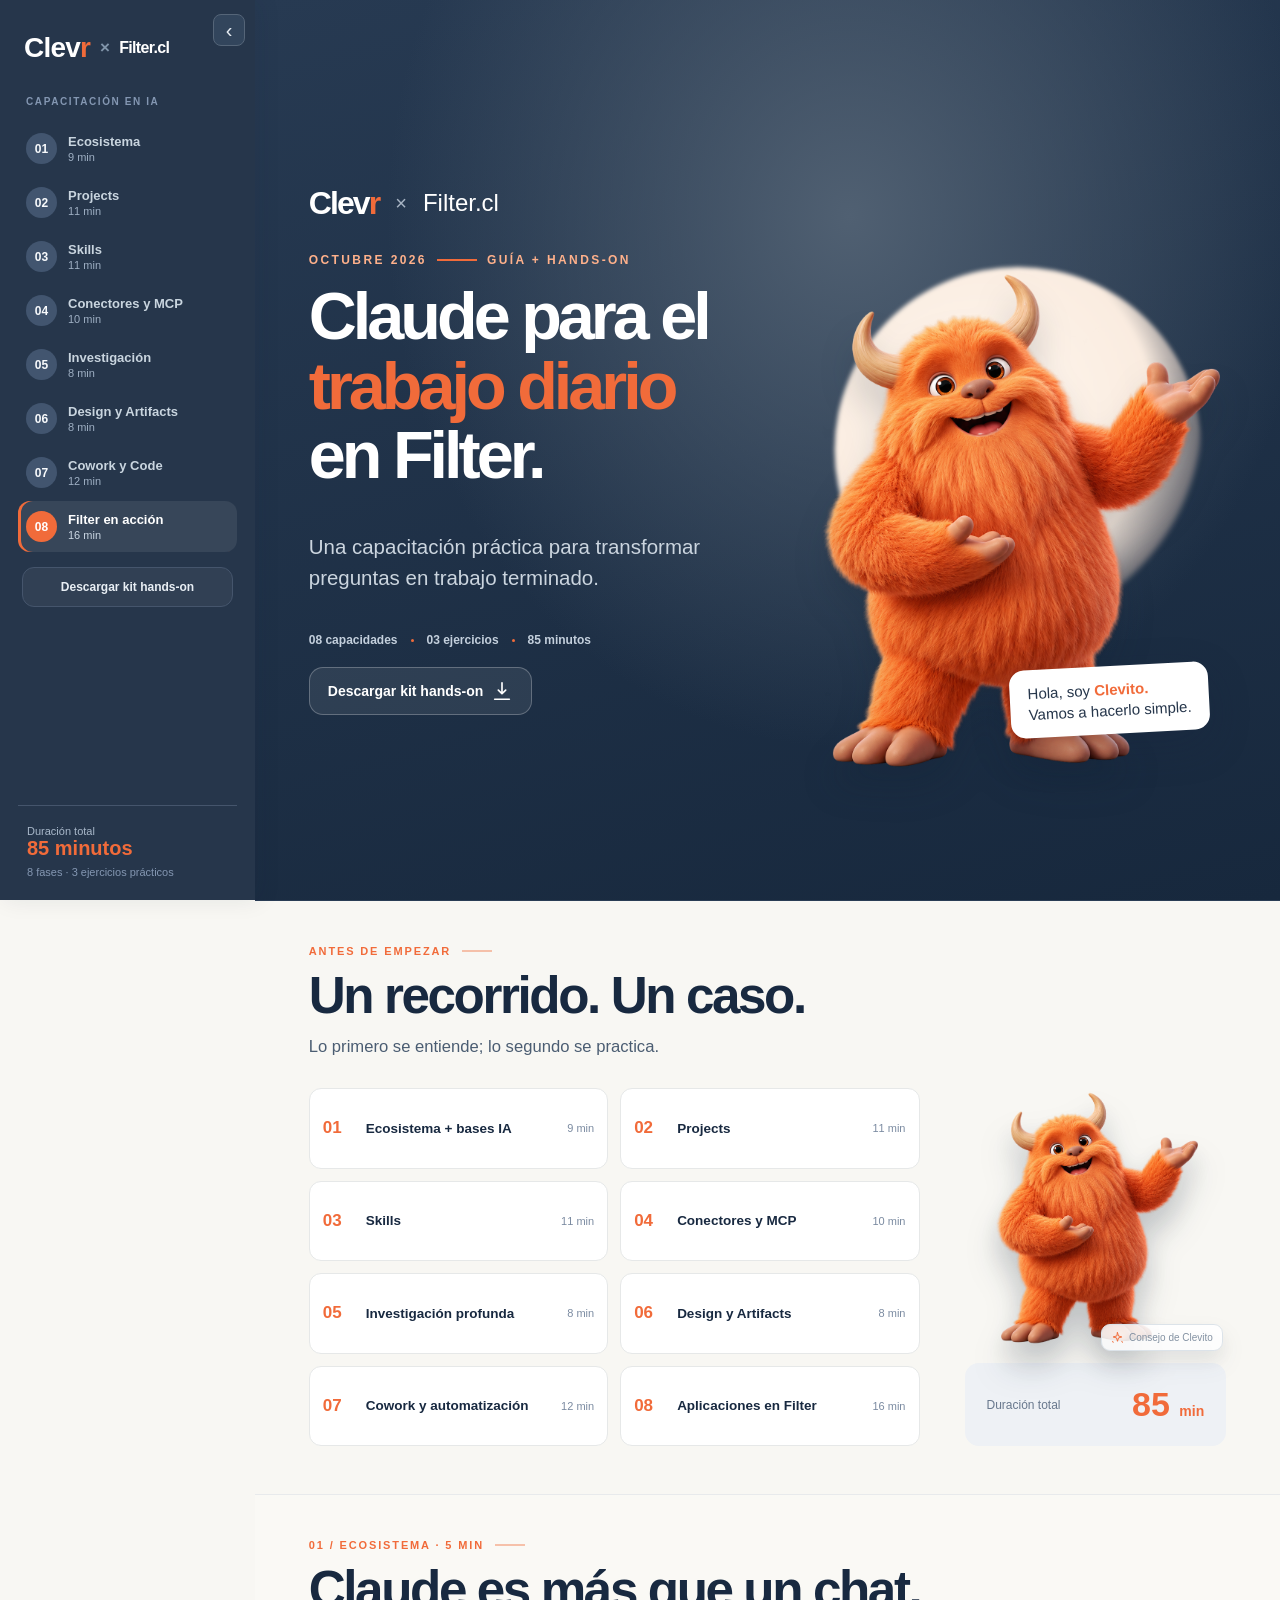
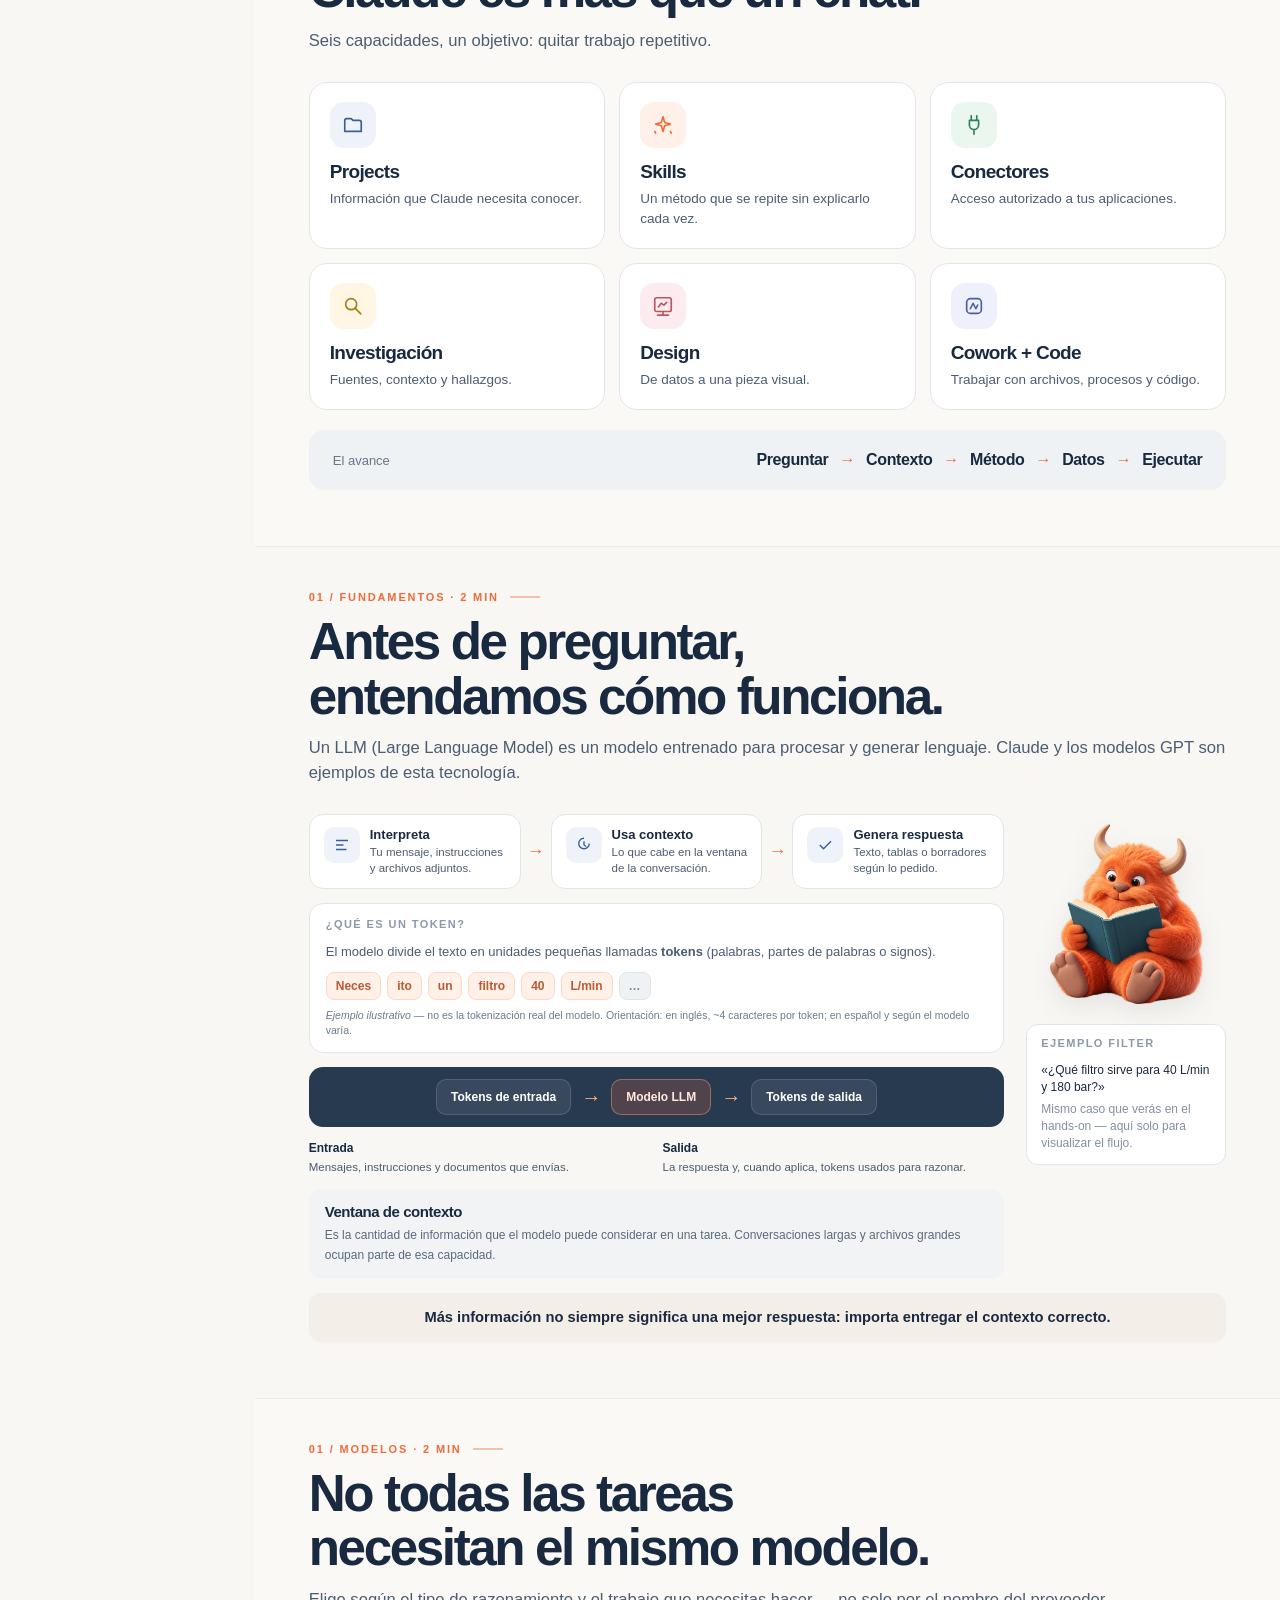
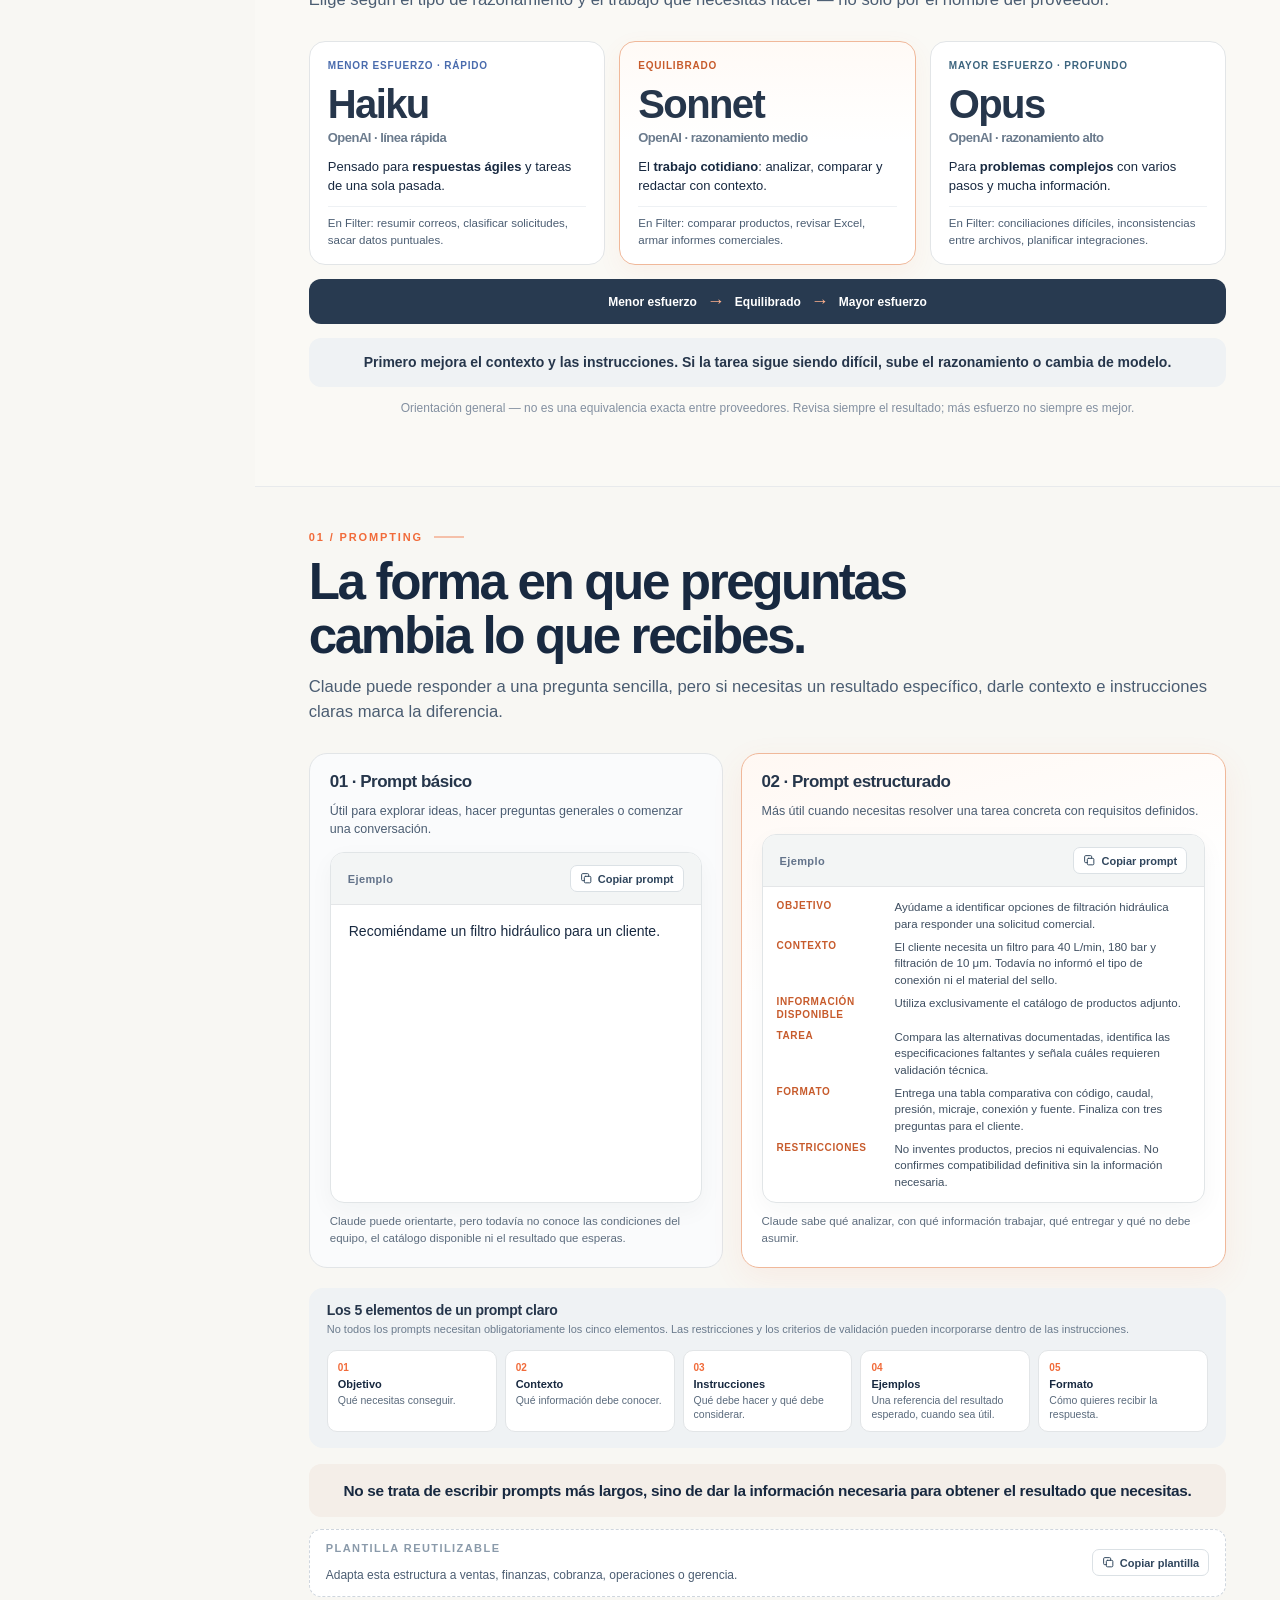
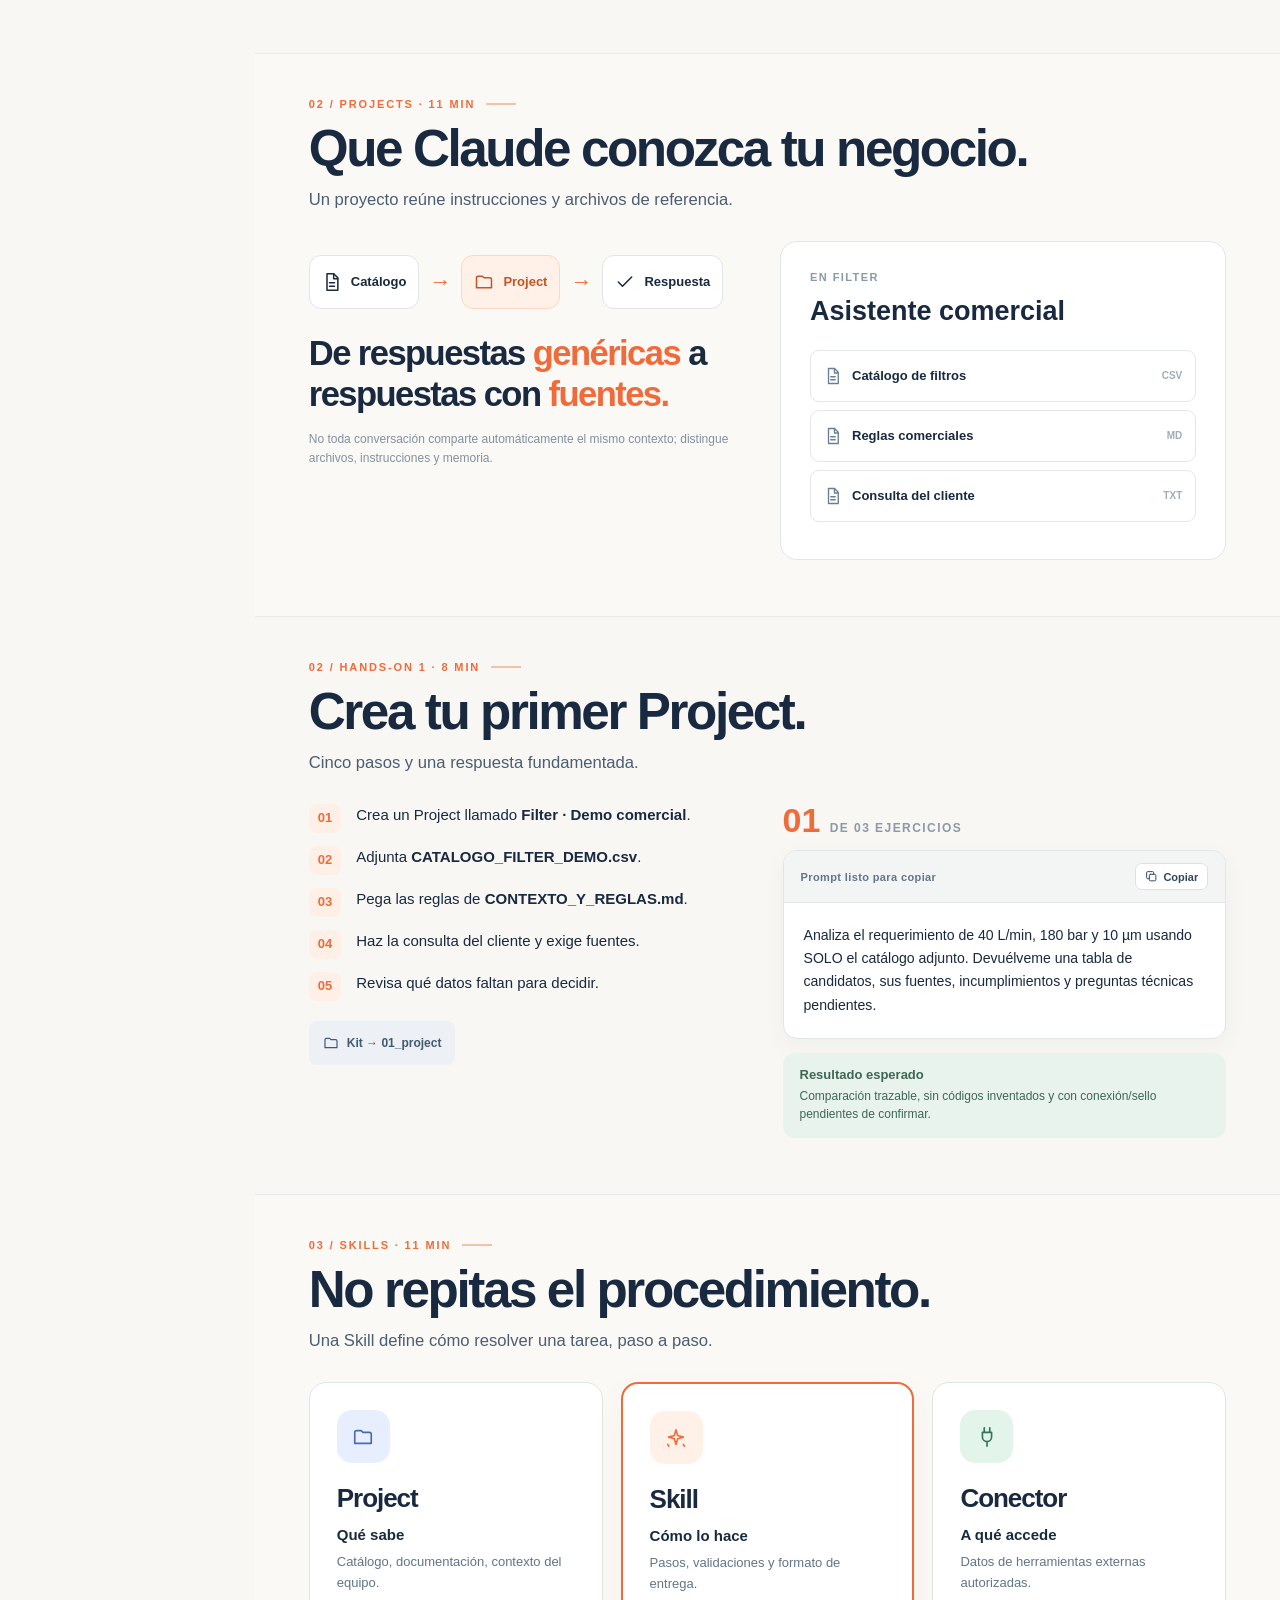
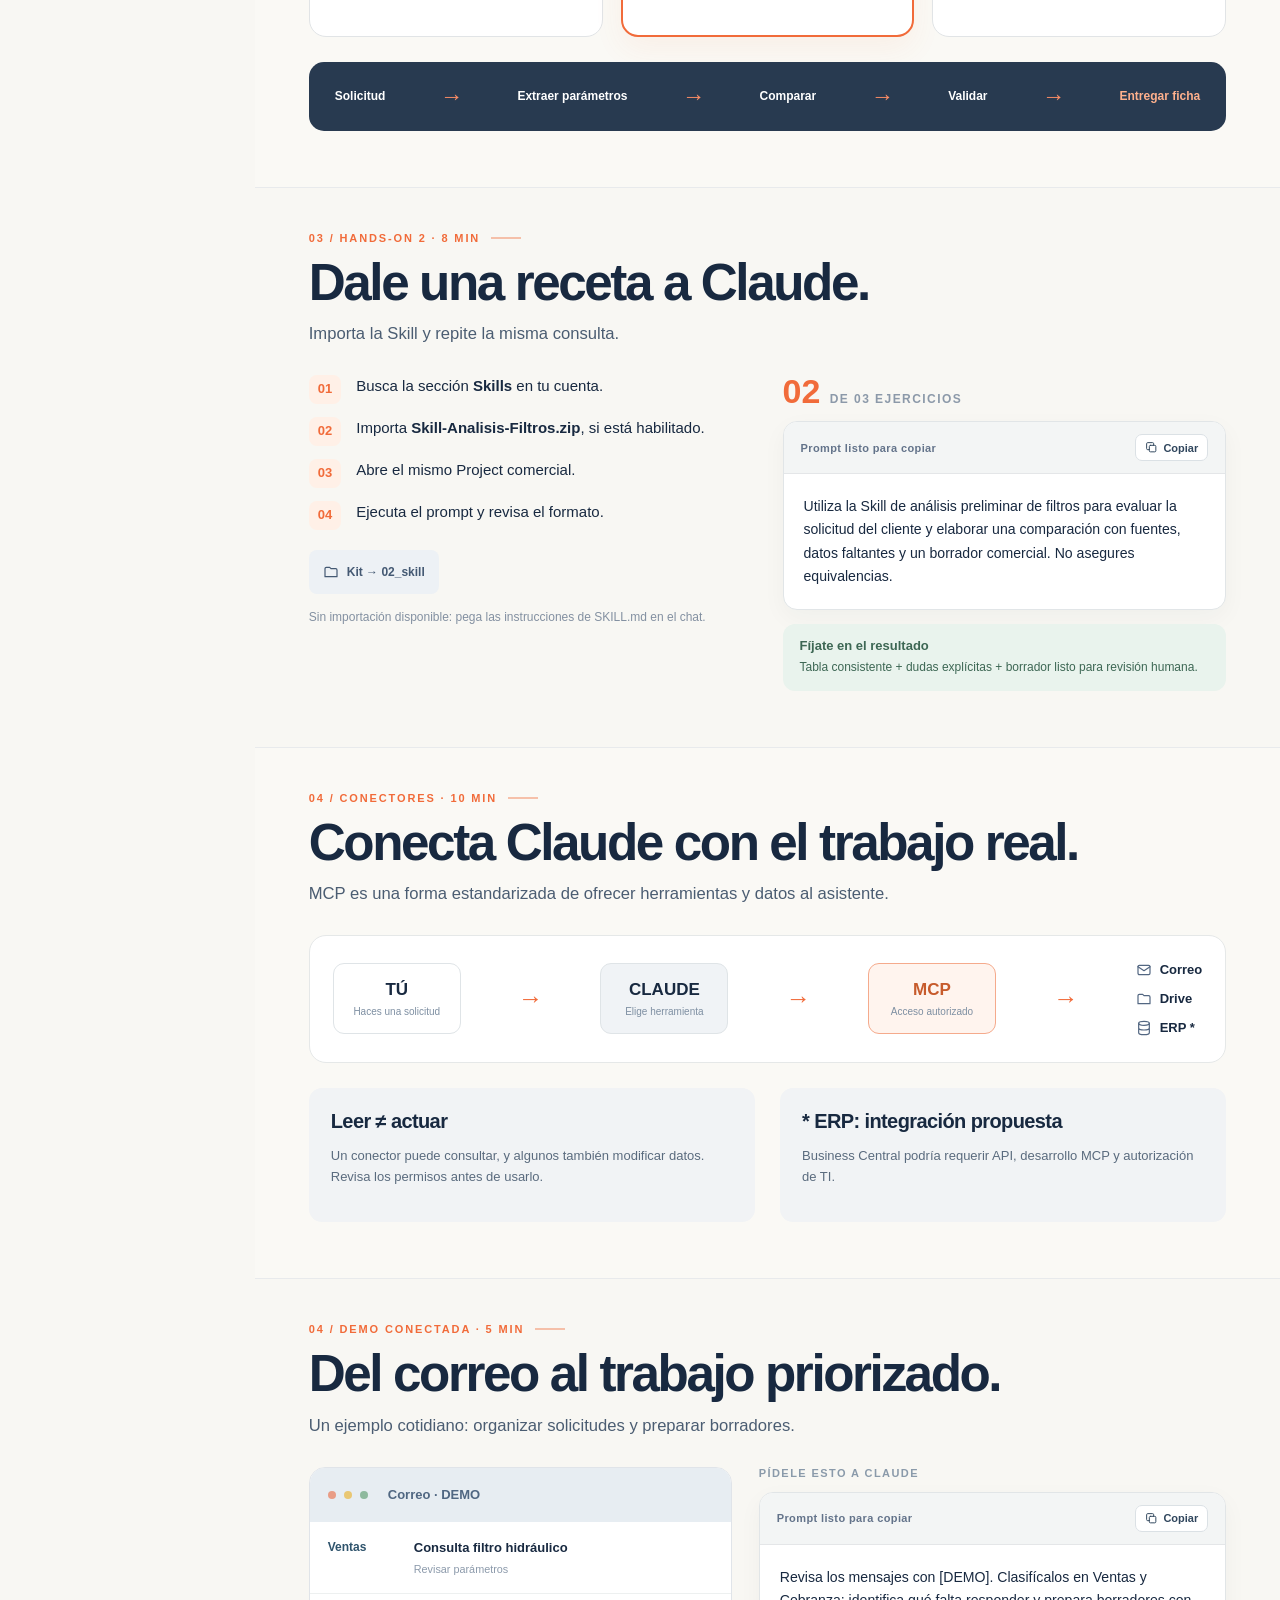
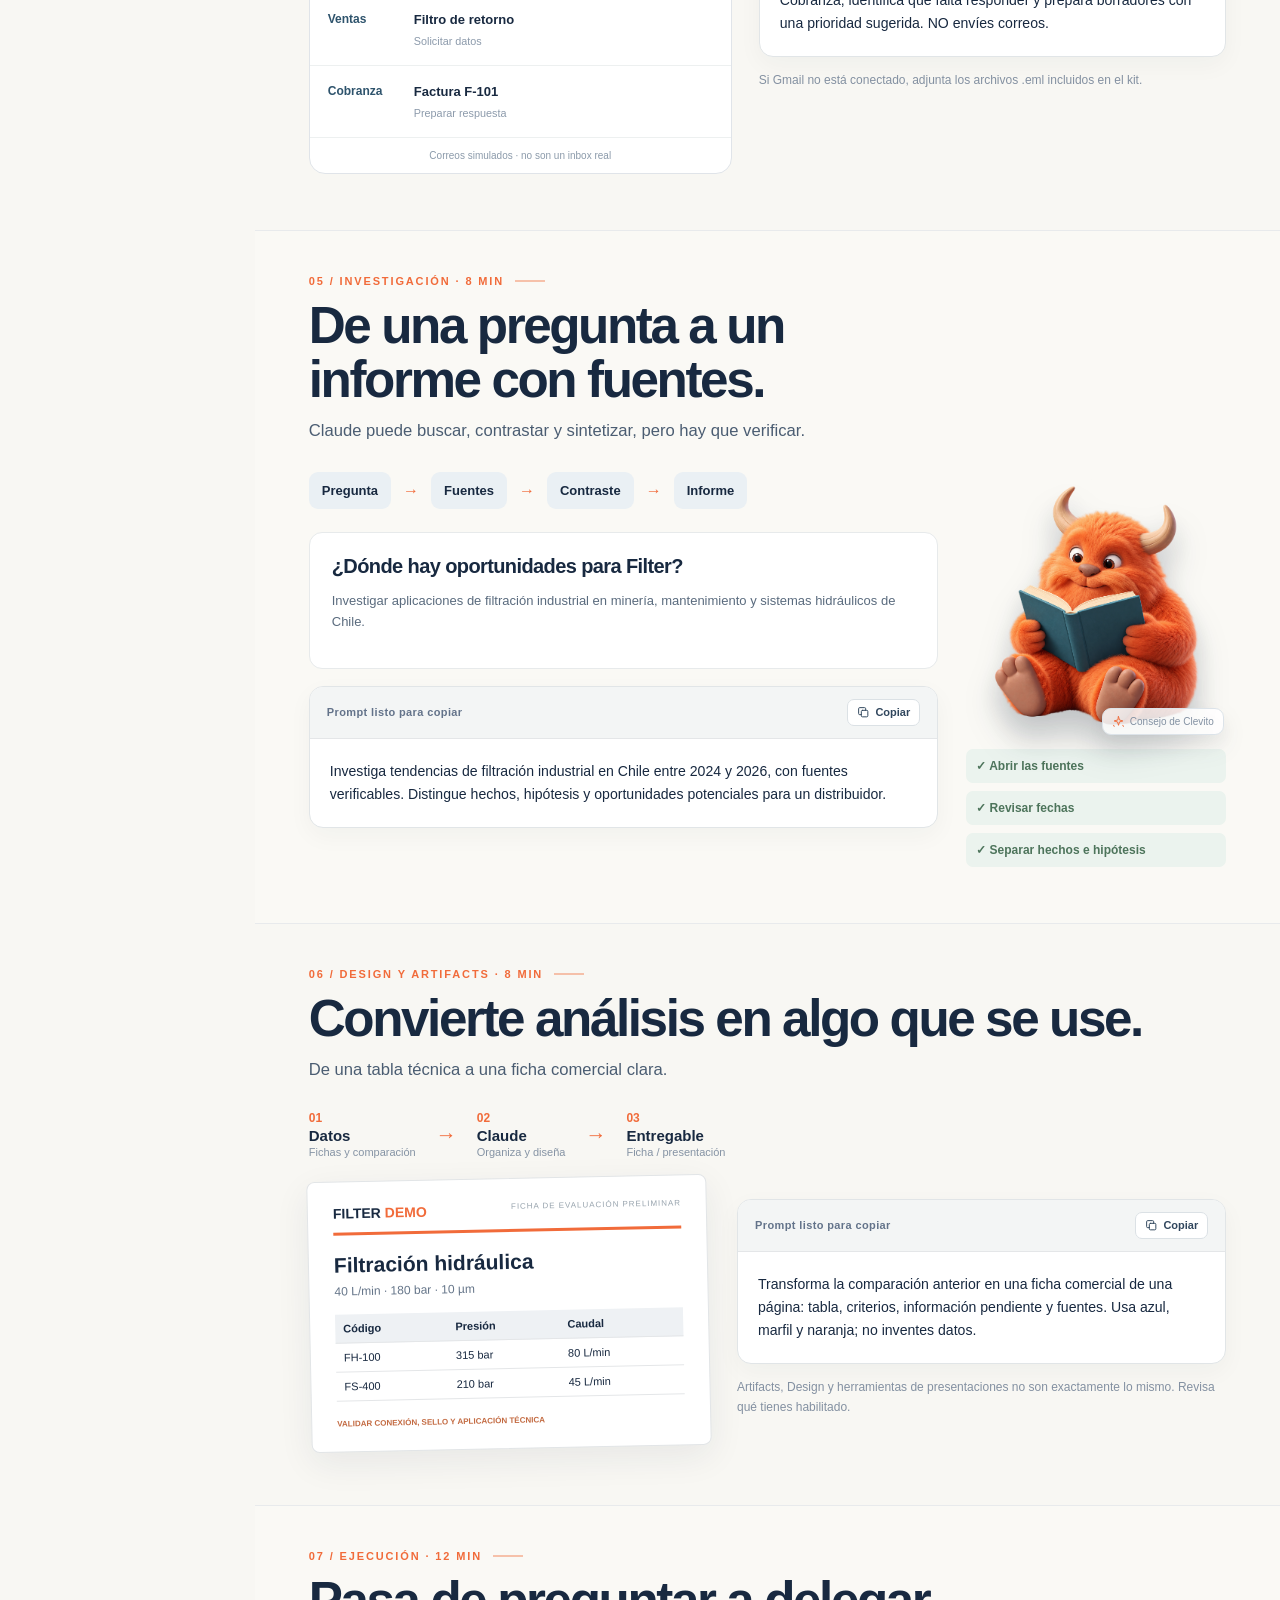
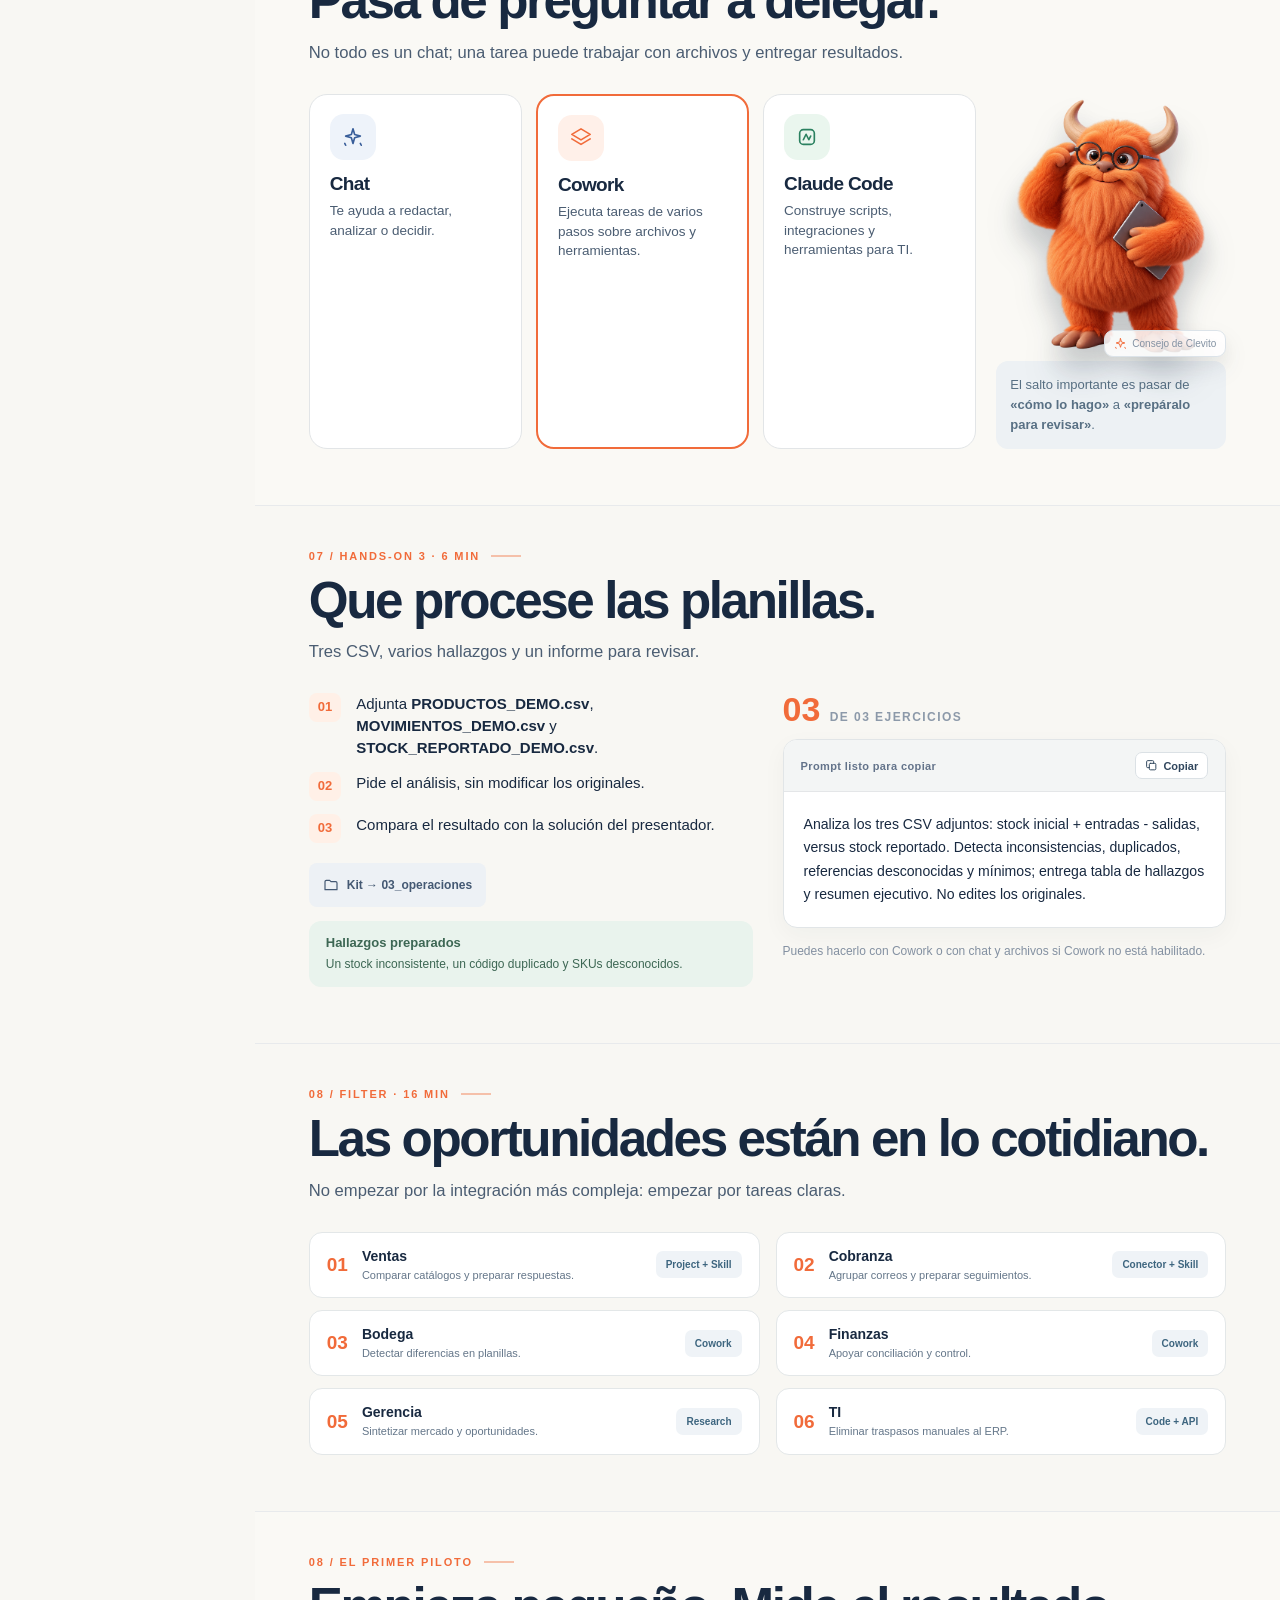
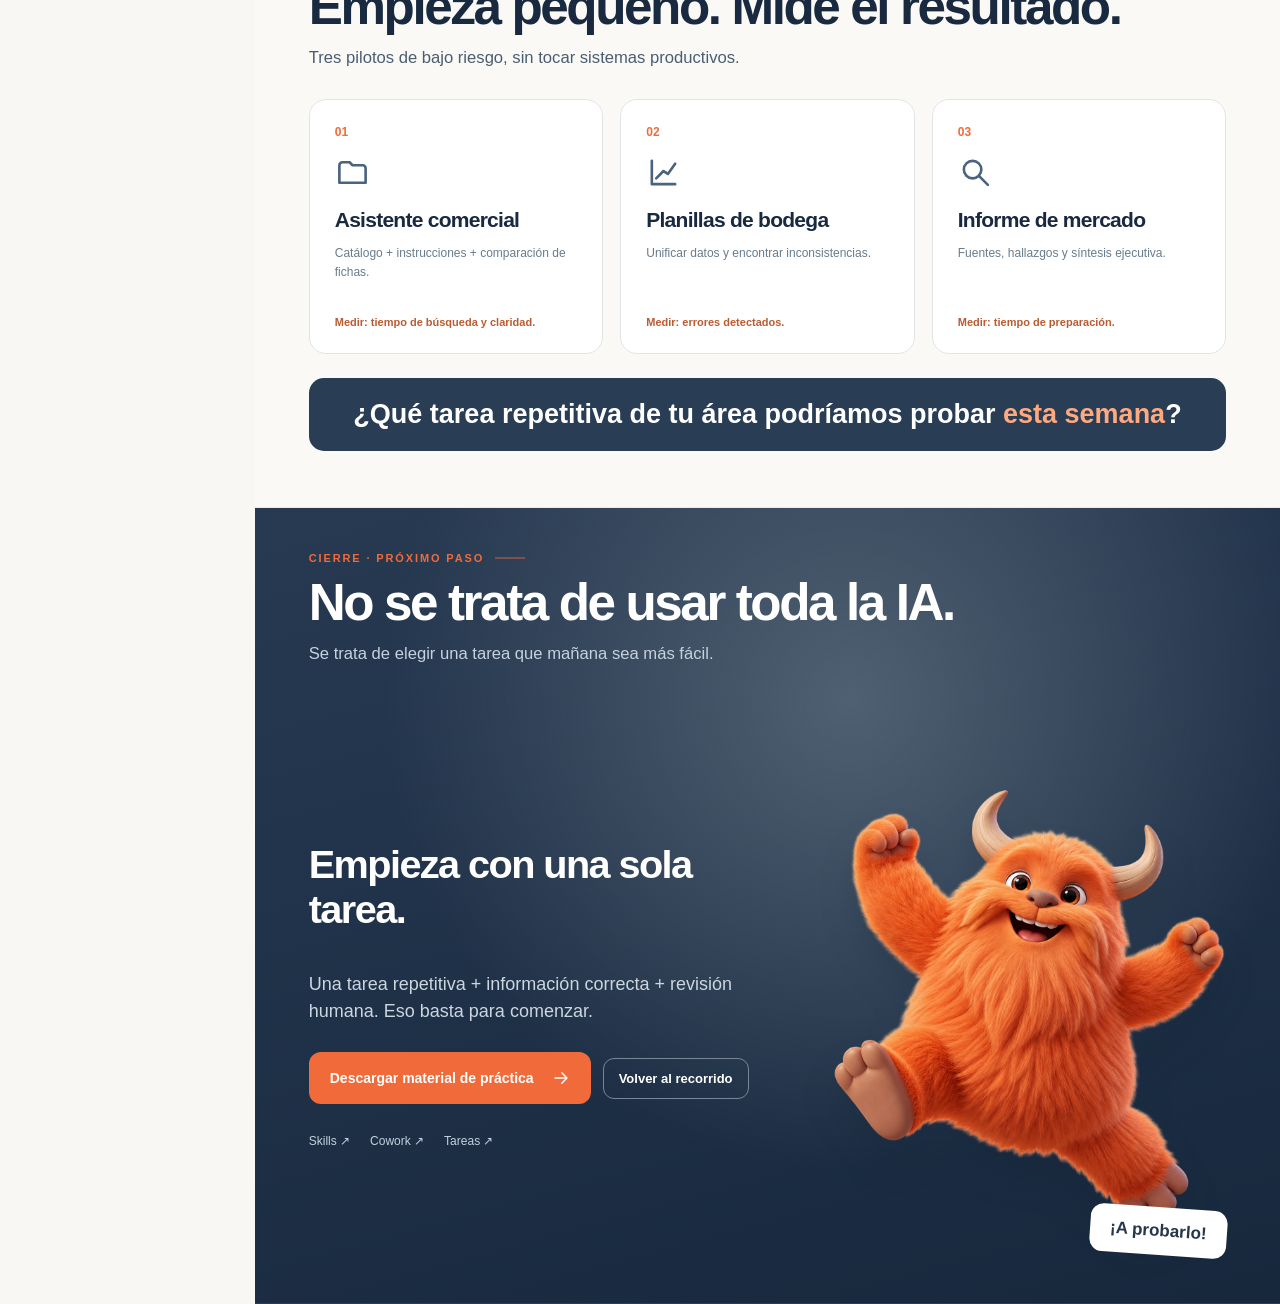
==== commit 570c0908: "Simplificar diapositiva de modelos con nombres y propósito claros. Destaca Haiku, Sonnet y Opus con " ====
--- a/docs/index.html
+++ b/docs/index.html
@@ -40,12 +40,11 @@
 <aside class="llm-intro-aside"><img class="mascot" src="assets/images/clevito-lee.png" alt="" loading="lazy" width="200" height="250" /><div class="filter-micro-example"><span class="mini-label">EJEMPLO FILTER</span><p>«¿Qué filtro sirve para 40 L/min y 180 bar?»</p><p class="fineprint">Mismo caso que verás en el hands-on — aquí solo para visualizar el flujo.</p></div></aside></div>
 <p class="llm-intro-banner"><strong>Más información no siempre significa una mejor respuesta: importa entregar el contexto correcto.</strong></p>
 </div></section>
-<section class="chapter slide model-picker-slide" id="intro-modelos" data-phase="0" data-mode="light" data-notes="2 min: tres niveles orientativos, no equivalencias exactas entre proveedores. Regla: mejorar prompt y contexto antes de subir modelo. Ejemplos Filter al cierre. Mencionar que controles de esfuerzo dependen del plan." aria-label="Modelos y razonamiento"><div class="kicker">01 / MODELOS · 2 MIN</div><h2>No todas las tareas necesitan el mismo modelo.</h2><p class="subtitle">Los proveedores ofrecen modelos para distintas necesidades: rapidez, trabajo cotidiano y razonamiento complejo.</p><div class="body">
-<div class="model-tier-grid"><article class="model-tier model-tier--fast"><span class="model-tier-label">Nivel 1 · Rápido</span><div class="model-tier-vendors"><p><b>Claude:</b> Haiku</p><p><b>OpenAI:</b> opciones rápidas (p. ej. Instant en familias recientes)</p></div><span class="mini-label">EN FILTER</span><ul class="model-tier-list"><li>Resumir correos</li><li>Clasificar solicitudes</li><li>Extraer datos simples</li></ul></article><article class="model-tier model-tier--balanced"><span class="model-tier-label">Nivel 2 · Equilibrado</span><div class="model-tier-vendors"><p><b>Claude:</b> Sonnet</p><p><b>OpenAI:</b> modelos GPT con razonamiento medio o alto, cuando esté disponible</p></div><span class="mini-label">EN FILTER</span><ul class="model-tier-list"><li>Comparar productos</li><li>Analizar documentos y Excel</li><li>Informes comerciales</li></ul></article><article class="model-tier model-tier--deep"><span class="model-tier-label">Nivel 3 · Avanzado</span><div class="model-tier-vendors"><p><b>Claude:</b> Opus</p><p><b>OpenAI:</b> mayor esfuerzo de razonamiento (alto / extra alto / Pro, según plan)</p></div><span class="mini-label">EN FILTER</span><ul class="model-tier-list"><li>Conciliaciones complejas</li><li>Inconsistencias difíciles</li><li>Procesos de muchos pasos</li><li>Planificar integraciones</li></ul></article></div>
-<p class="model-tier-disclaimer">Categorías orientativas. No son equivalencias exactas de rendimiento entre proveedores. Instant, Medium o High describen <em>niveles de esfuerzo</em>, no siempre modelos distintos. Variantes como Fable o Astra son especializadas y pueden no estar visibles en tu cuenta.</p>
-<div class="effort-band"><span>Menor esfuerzo</span><i>→</i><span>Equilibrado</span><i>→</i><span>Mayor esfuerzo</span></div><p class="effort-band-note">Rápido para tareas sencillas · equilibrado para el día a día · mayor esfuerzo para problemas de varias etapas. Los nombres (Low, Medium, High, XHigh, Max…) dependen del modelo y del plan.</p>
-<div class="model-rule-banner"><strong>Primero mejora el contexto y las instrucciones. Si la tarea sigue siendo difícil, aumenta el razonamiento o prueba otro modelo.</strong></div>
-<div class="filter-task-examples"><div><b>Resumir 10 correos</b><span>Modelo rápido</span></div><div><b>Cruzar dos planillas Excel</b><span>Equilibrado + validar</span></div><div><b>Diferencias contables entre varios archivos</b><span>Avanzado o mayor esfuerzo</span></div></div><p class="fineprint model-fineprint">Comprueba siempre la calidad del resultado. Un modelo más costoso no garantiza que sea el mejor para tu caso.</p>
+<section class="chapter slide model-picker-slide" id="intro-modelos" data-phase="0" data-mode="light" data-notes="2 min: nombra Haiku / Sonnet / Opus y el paralelo rápido–equilibrado–profundo en OpenAI. Énfasis: tipo de razonamiento y para qué está pensado cada uno, no equivalencias exactas. Cierra con la regla: primero contexto e instrucciones." aria-label="Modelos y razonamiento"><div class="kicker">01 / MODELOS · 2 MIN</div><h2>No todas las tareas necesitan el mismo modelo.</h2><p class="subtitle">Elige según el tipo de razonamiento y el trabajo que necesitas hacer — no solo por el nombre del proveedor.</p><div class="body">
+<div class="model-tier-grid model-tier-grid--focus"><article class="model-tier model-tier--fast"><span class="model-reasoning-pill">Menor esfuerzo · rápido</span><div class="model-names"><p class="model-name model-name--claude">Haiku</p><p class="model-name model-name--openai">OpenAI · línea rápida</p></div><p class="model-purpose">Pensado para <strong>respuestas ágiles</strong> y tareas de una sola pasada.</p><p class="model-filter-use">En Filter: resumir correos, clasificar solicitudes, sacar datos puntuales.</p></article><article class="model-tier model-tier--balanced"><span class="model-reasoning-pill">Equilibrado</span><div class="model-names"><p class="model-name model-name--claude">Sonnet</p><p class="model-name model-name--openai">OpenAI · razonamiento medio</p></div><p class="model-purpose">El <strong>trabajo cotidiano</strong>: analizar, comparar y redactar con contexto.</p><p class="model-filter-use">En Filter: comparar productos, revisar Excel, armar informes comerciales.</p></article><article class="model-tier model-tier--deep"><span class="model-reasoning-pill">Mayor esfuerzo · profundo</span><div class="model-names"><p class="model-name model-name--claude">Opus</p><p class="model-name model-name--openai">OpenAI · razonamiento alto</p></div><p class="model-purpose">Para <strong>problemas complejos</strong> con varios pasos y mucha información.</p><p class="model-filter-use">En Filter: conciliaciones difíciles, inconsistencias entre archivos, planificar integraciones.</p></article></div>
+<div class="effort-band"><span>Menor esfuerzo</span><i>→</i><span>Equilibrado</span><i>→</i><span>Mayor esfuerzo</span></div>
+<div class="model-rule-banner"><strong>Primero mejora el contexto y las instrucciones. Si la tarea sigue siendo difícil, sube el razonamiento o cambia de modelo.</strong></div>
+<p class="fineprint model-fineprint">Orientación general — no es una equivalencia exacta entre proveedores. Revisa siempre el resultado; más esfuerzo no siempre es mejor.</p>
 </div></section>
 <section class="chapter slide case-slide prompt-lesson-slide" id="caso-filter" data-phase="0" data-mode="light" data-notes="Compara en menos de dos minutos: el básico sirve para explorar; el estructurado cuando hay tarea, fuentes y formato. Menciona que no garantiza respuestas correctas, solo más claridad para revisar. El catálogo ficticio sigue en el kit para Projects y Skills." aria-label="Prompting"><div class="kicker">01 / PROMPTING</div><h2>La forma en que preguntas cambia lo que recibes.</h2><p class="subtitle">Claude puede responder a una pregunta sencilla, pero si necesitas un resultado específico, darle contexto e instrucciones claras marca la diferencia.</p><div class="body">
 <div class="prompt-compare-grid"><article class="prompt-card prompt-card--basic"><h3>01 · Prompt básico</h3><p class="prompt-card-desc">Útil para explorar ideas, hacer preguntas generales o comenzar una conversación.</p><div class="prompt"><div class="prompt-top"><span>Ejemplo</span><button class="copy" type="button" data-copy="Recomiéndame un filtro hidráulico para un cliente."><svg viewBox="0 0 24 24" fill="none" stroke="currentColor" stroke-width="1.8" stroke-linecap="round" stroke-linejoin="round" aria-hidden="true"><rect x="8" y="8" width="12" height="12" rx="2"/><path d="M16 8V5a2 2 0 0 0-2-2H5a2 2 0 0 0-2 2v9a2 2 0 0 0 2 2h3"/></svg> Copiar prompt</button></div><div class="prompt-body prompt-body--simple">Recomiéndame un filtro hidráulico para un cliente.</div></div><p class="prompt-card-note">Claude puede orientarte, pero todavía no conoce las condiciones del equipo, el catálogo disponible ni el resultado que esperas.</p></article><article class="prompt-card prompt-card--structured"><h3>02 · Prompt estructurado</h3><p class="prompt-card-desc">Más útil cuando necesitas resolver una tarea concreta con requisitos definidos.</p><div class="prompt"><div class="prompt-top"><span>Ejemplo</span><button class="copy" type="button" data-copy="Objetivo: Ayúdame a identificar opciones de filtración hidráulica para responder una solicitud comercial.
--- a/docs/assets/css/presentation.css
+++ b/docs/assets/css/presentation.css
@@ -821,10 +821,10 @@
   background: #fff;
   border: 1px solid #e2e5e7;
   border-radius: 16px;
-  padding: 16px 16px 14px;
+  padding: 18px 18px 16px;
   display: flex;
   flex-direction: column;
-  gap: 8px;
+  gap: 10px;
   min-width: 0;
 }
 .model-tier--balanced {
@@ -832,31 +832,54 @@
   box-shadow: 0 8px 24px #f16b3a10;
   background: linear-gradient(180deg, #fffaf6 0%, #fff 45%);
 }
-.model-tier-label {
-  font-size: 11px;
+.model-reasoning-pill {
+  font-size: 10px;
   font-weight: 850;
-  letter-spacing: 0.06em;
+  letter-spacing: 0.08em;
   text-transform: uppercase;
-  color: var(--orange);
-}
-.model-tier-vendors p {
-  margin: 0 0 4px;
-  font-size: 11px;
-  line-height: 1.4;
-  color: #4a5a6c;
-}
-.model-tier-list {
-  margin: 0;
-  padding-left: 16px;
+  color: #7a8a9c;
+}
+.model-tier--fast .model-reasoning-pill {
+  color: #496bad;
+}
+.model-tier--balanced .model-reasoning-pill {
+  color: #c75b2c;
+}
+.model-tier--deep .model-reasoning-pill {
+  color: #3d657f;
+}
+.model-names {
+  margin: 2px 0 4px;
+}
+.model-name {
+  margin: 0;
+  line-height: 1.05;
+  letter-spacing: -0.04em;
+}
+.model-name--claude {
+  font-size: clamp(28px, 3.2vw, 40px);
+  font-weight: 850;
+  color: var(--navy);
+}
+.model-name--openai {
+  margin-top: 6px;
+  font-size: 13px;
+  font-weight: 700;
+  color: #6b7b8d;
+}
+.model-purpose {
+  margin: 0;
+  font-size: 13px;
+  line-height: 1.45;
+  color: var(--ink);
+}
+.model-filter-use {
+  margin: 0;
   font-size: 11.5px;
   line-height: 1.45;
   color: var(--ink2);
-}
-.model-tier-disclaimer {
-  margin: 12px 0 0;
-  font-size: 10.5px;
-  line-height: 1.45;
-  color: #6b7b8d;
+  padding-top: 8px;
+  border-top: 1px solid #eef1f4;
 }
 .effort-band {
   margin-top: 14px;
@@ -877,13 +900,6 @@
   font-style: normal;
   font-size: 18px;
 }
-.effort-band-note {
-  margin: 8px 0 0;
-  font-size: 10.5px;
-  line-height: 1.45;
-  color: #6b7b8d;
-  text-align: center;
-}
 .model-rule-banner {
   margin-top: 14px;
   padding: 14px 16px;
@@ -897,34 +913,8 @@
   font-weight: 820;
   color: var(--navy);
 }
-.filter-task-examples {
-  display: grid;
-  grid-template-columns: repeat(3, minmax(0, 1fr));
-  gap: 10px;
+.model-fineprint {
   margin-top: 12px;
-  width: 100%;
-}
-.filter-task-examples > div {
-  background: #fff;
-  border: 1px solid #e2e5e7;
-  border-radius: 11px;
-  padding: 11px 12px;
-}
-.filter-task-examples b {
-  display: block;
-  font-size: 11px;
-  line-height: 1.35;
-  margin-bottom: 6px;
-}
-.filter-task-examples span {
-  font-size: 10px;
-  font-weight: 800;
-  color: #c75b2c;
-  text-transform: uppercase;
-  letter-spacing: 0.04em;
-}
-.model-fineprint {
-  margin-top: 10px;
   text-align: center;
 }
 @media (max-width: 960px) {
@@ -938,8 +928,7 @@
   .llm-intro-aside .mascot {
     max-width: 120px;
   }
-  .model-tier-grid,
-  .filter-task-examples {
+  .model-tier-grid {
     grid-template-columns: 1fr;
   }
   .llm-io-grid {
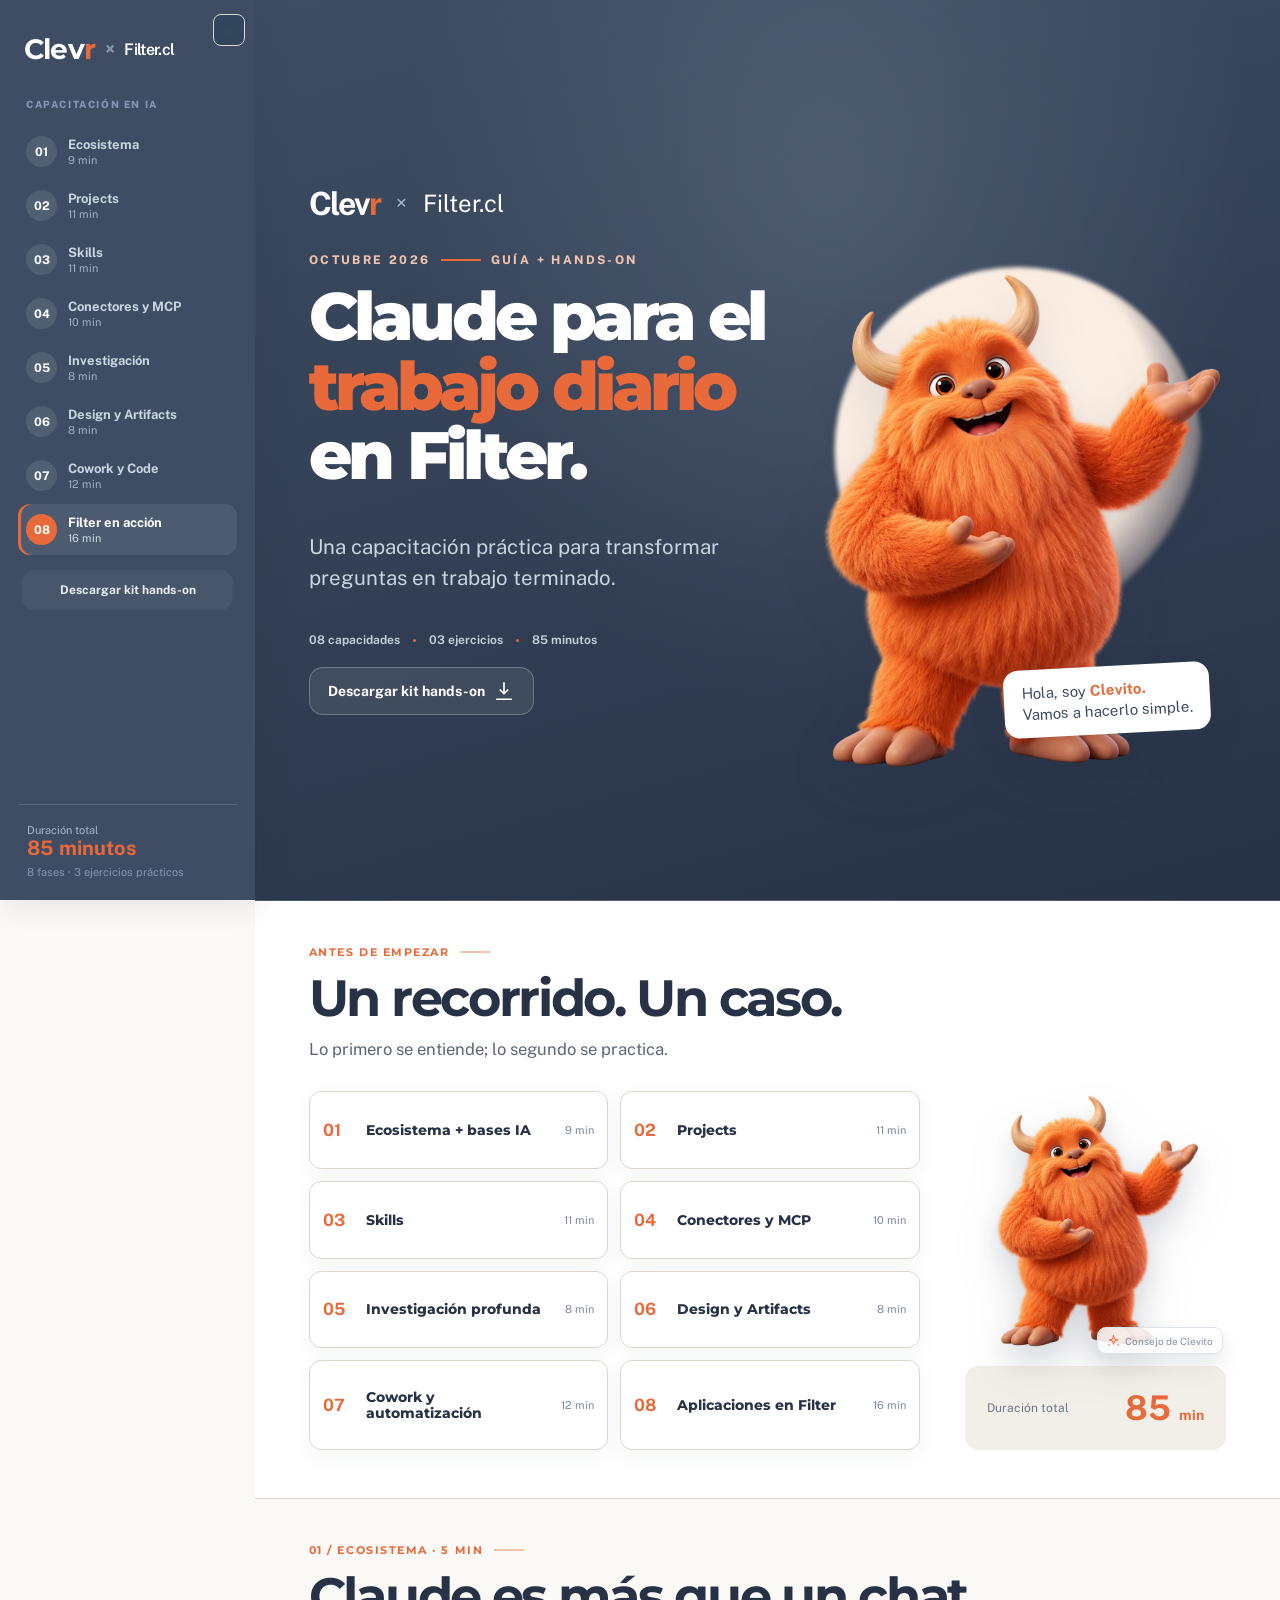
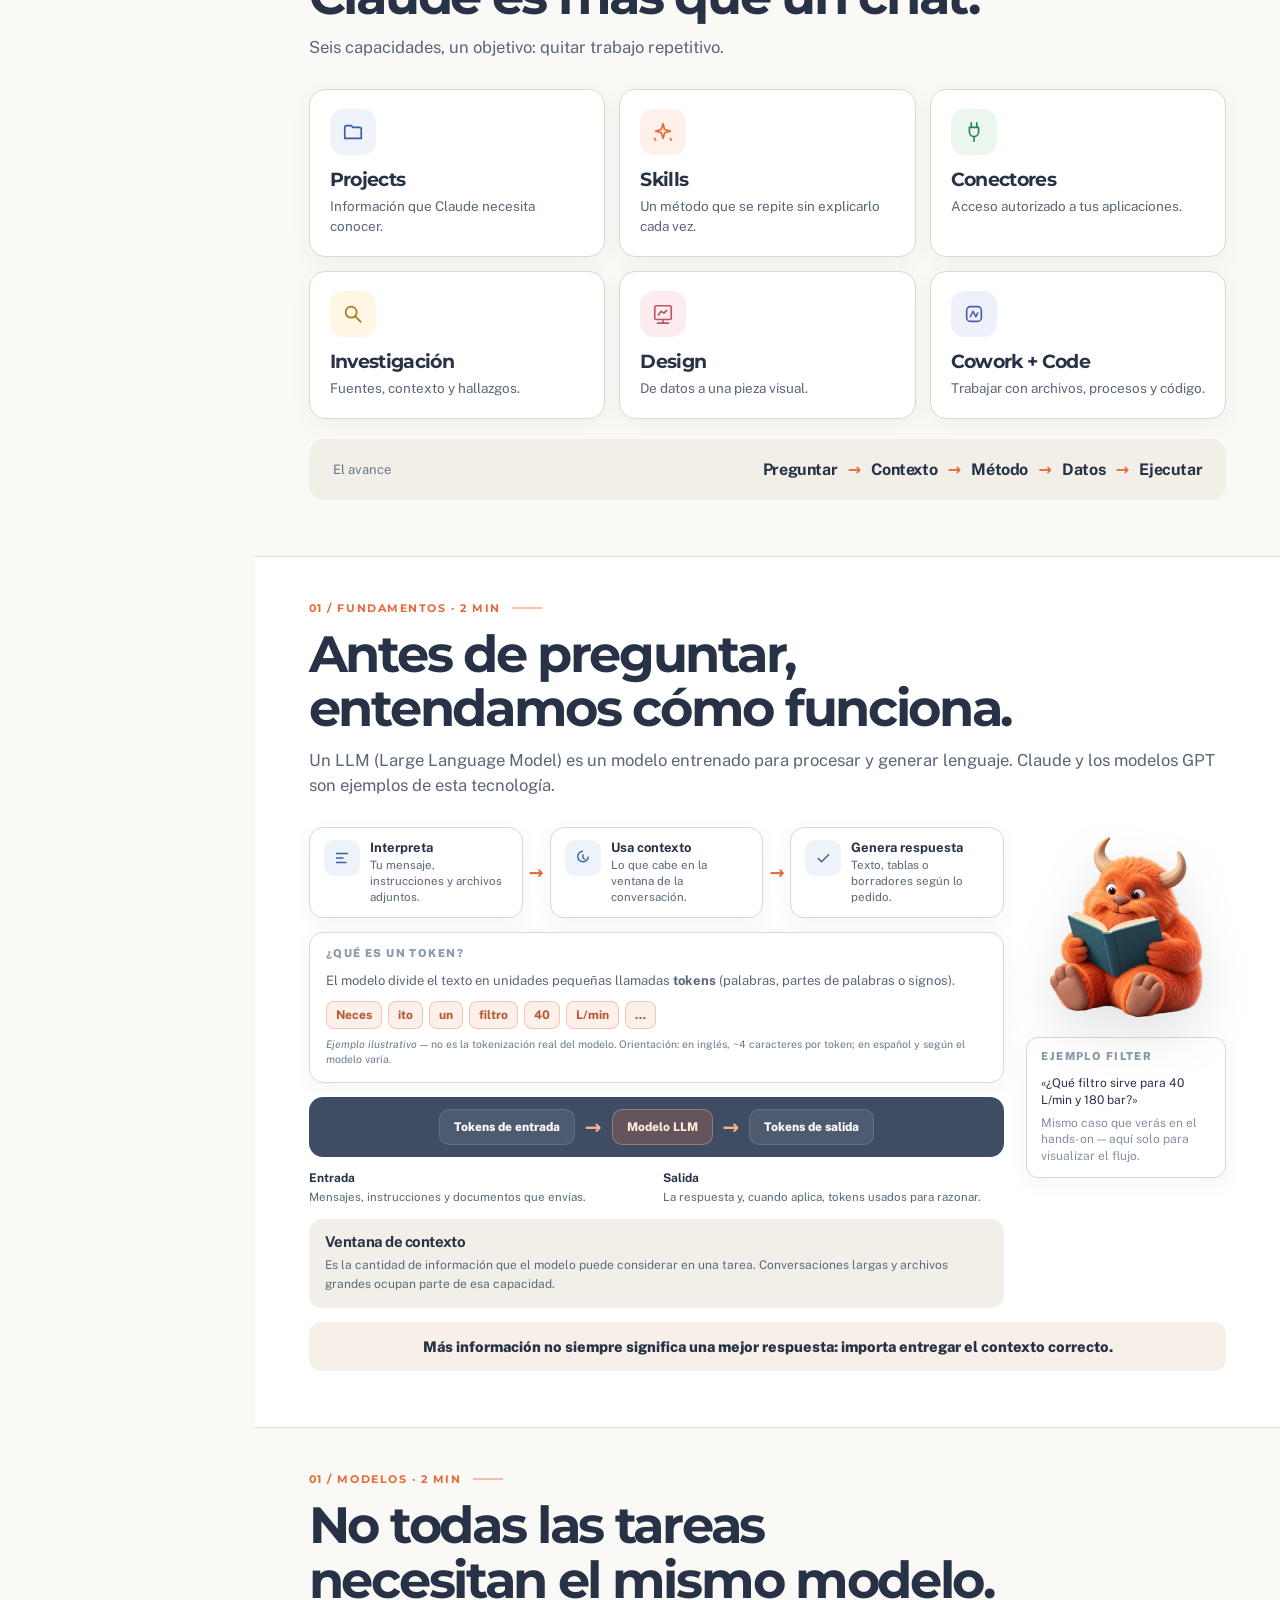
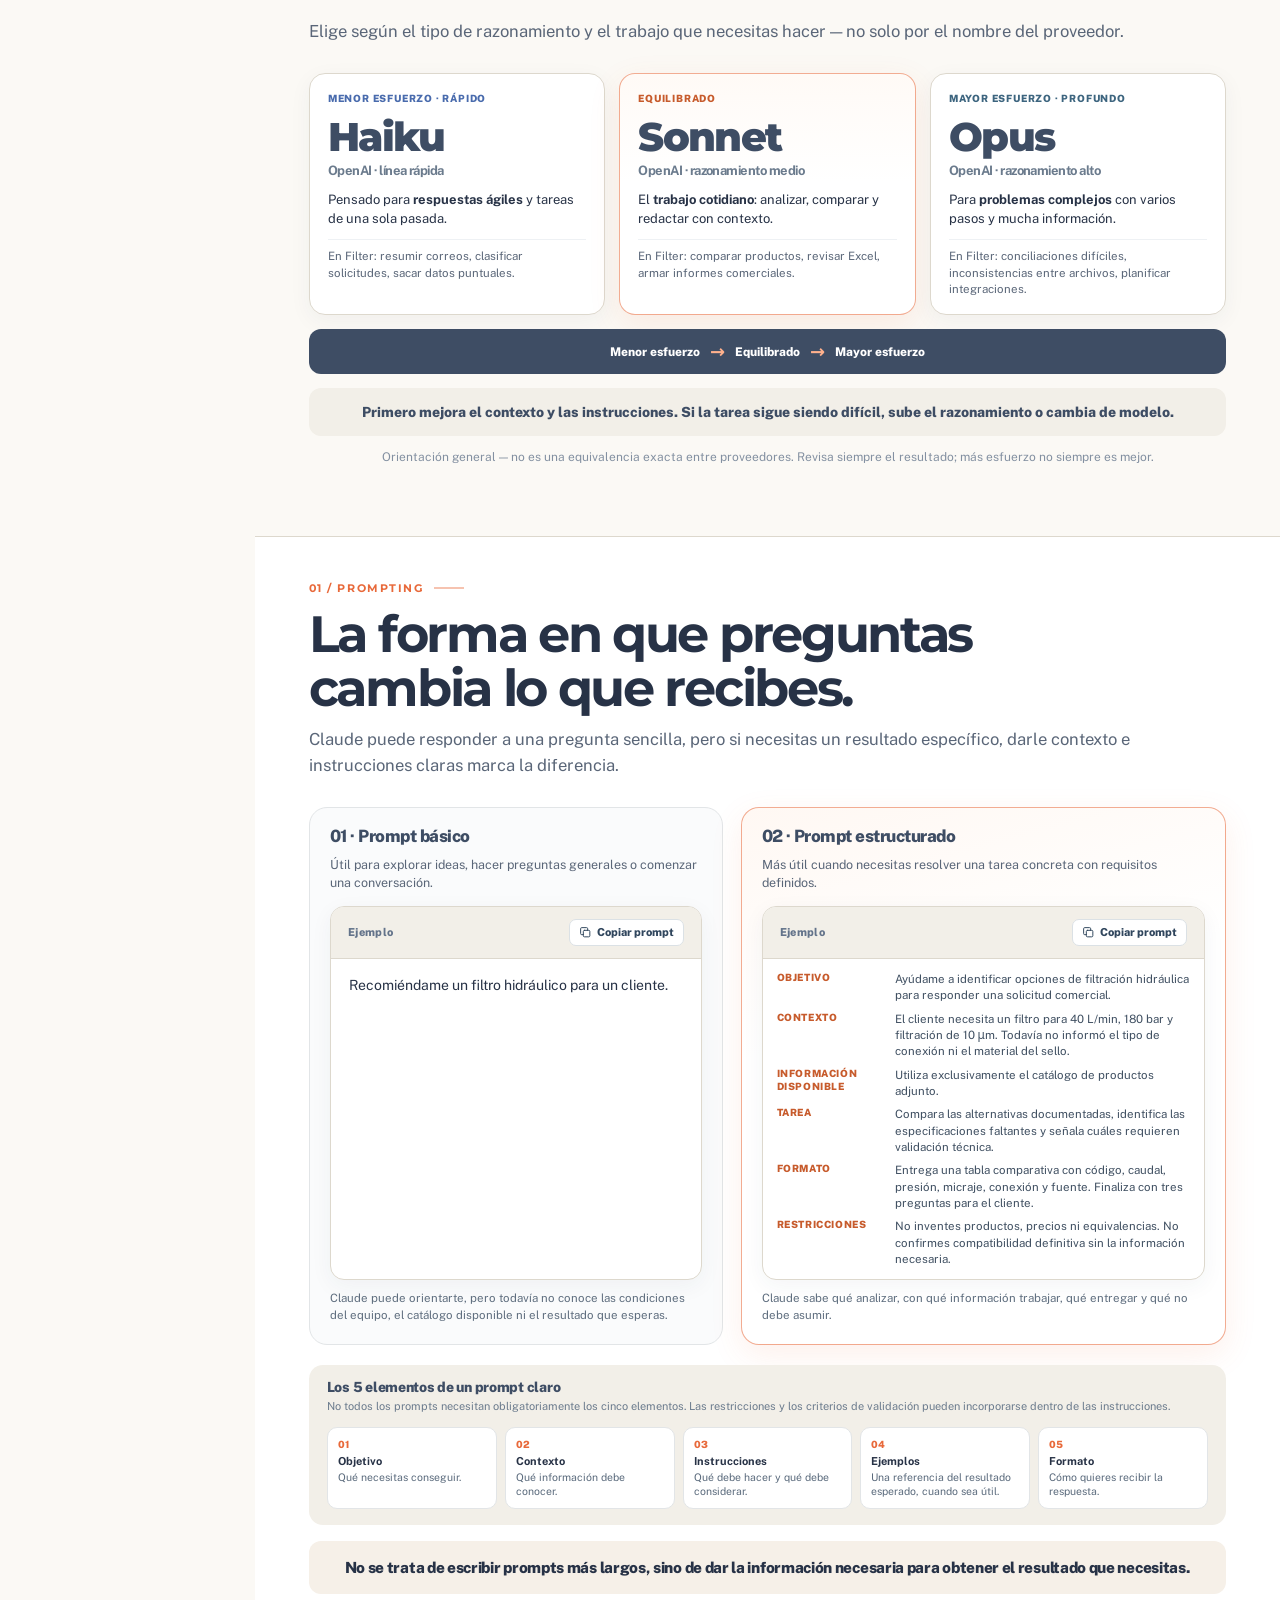
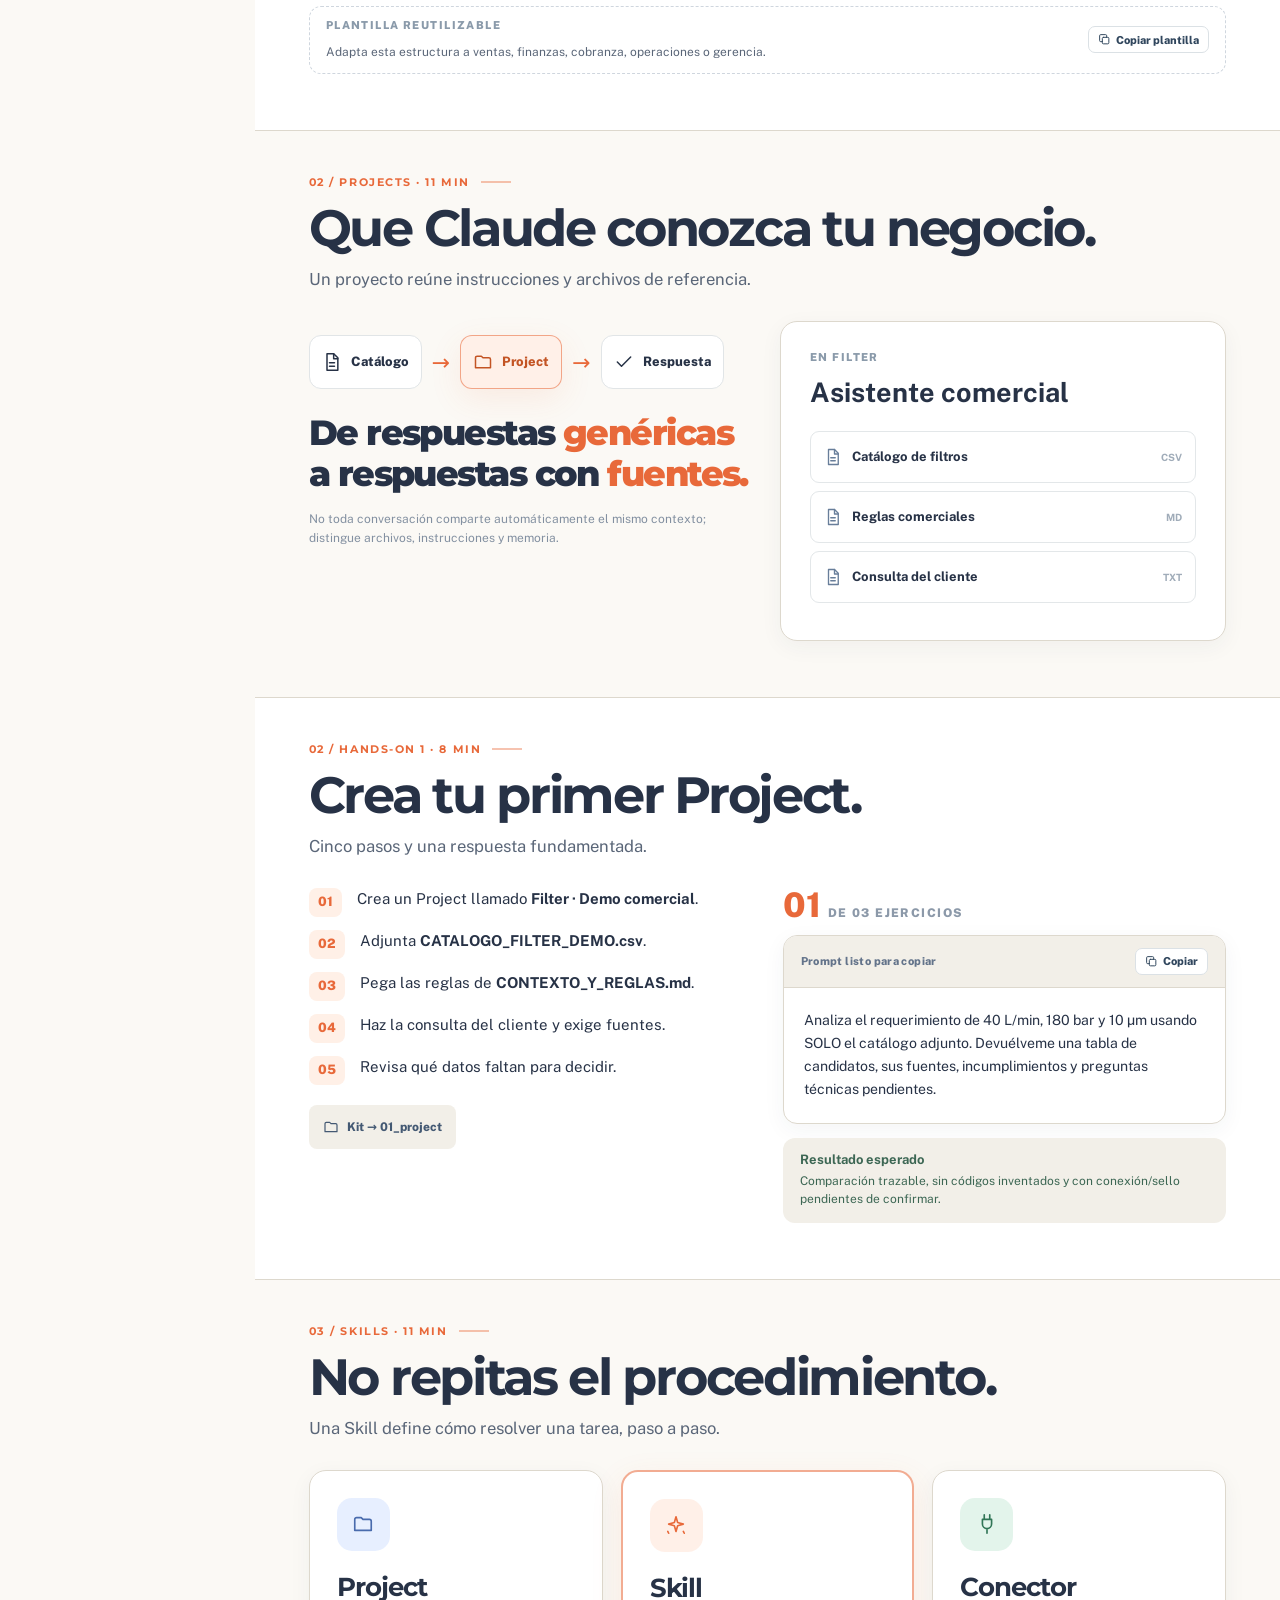
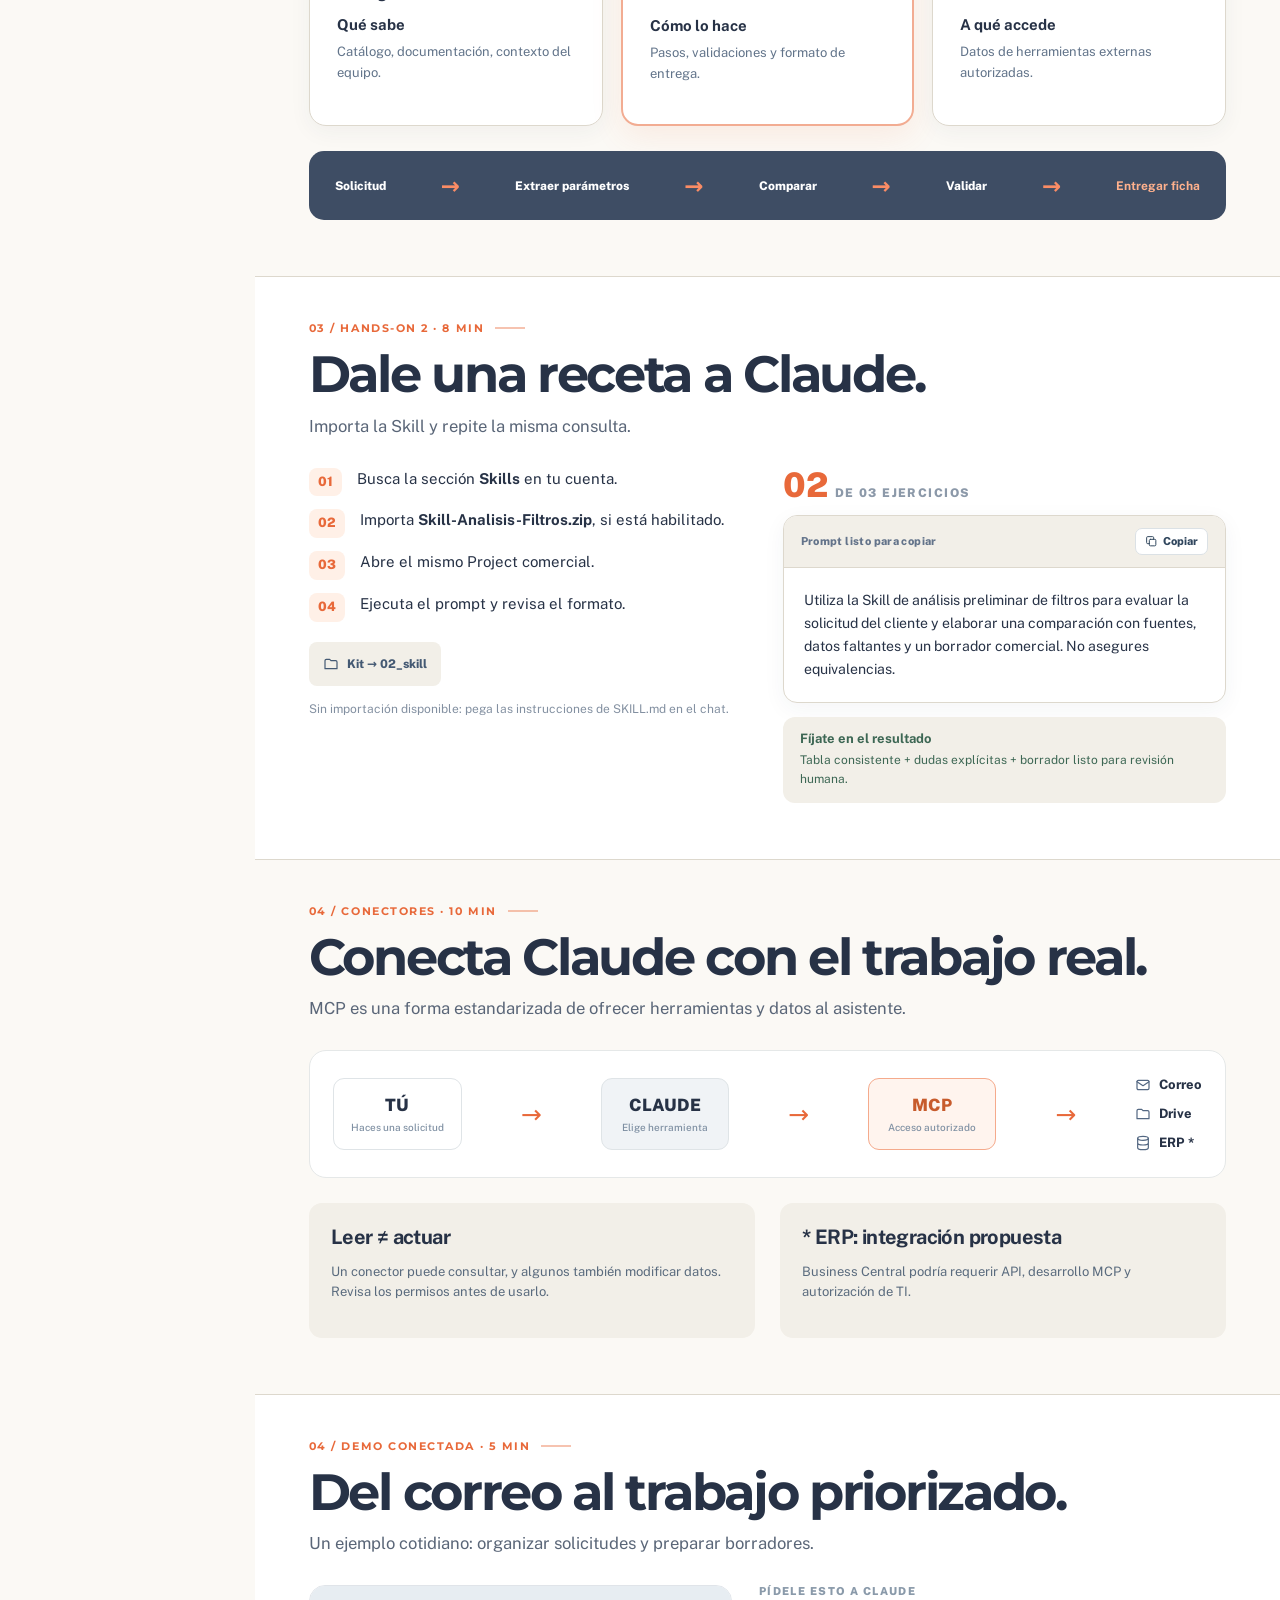
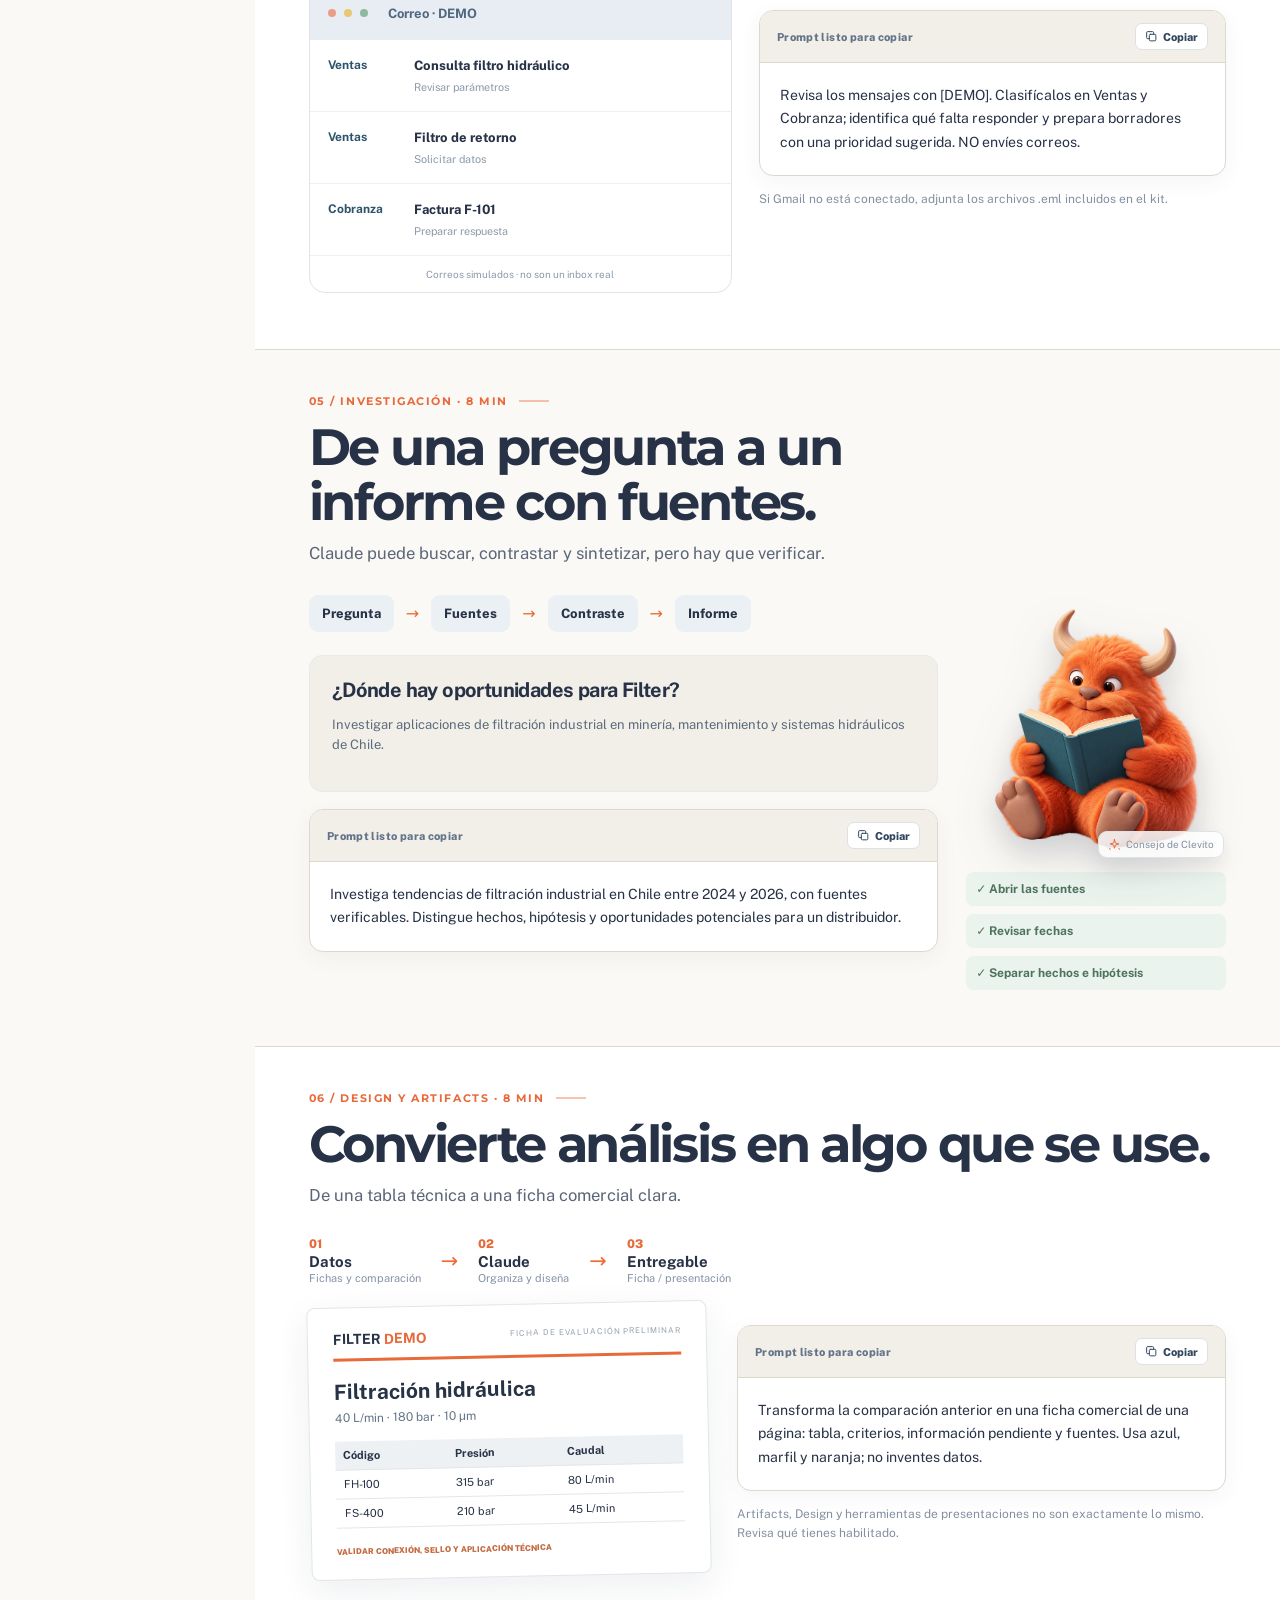
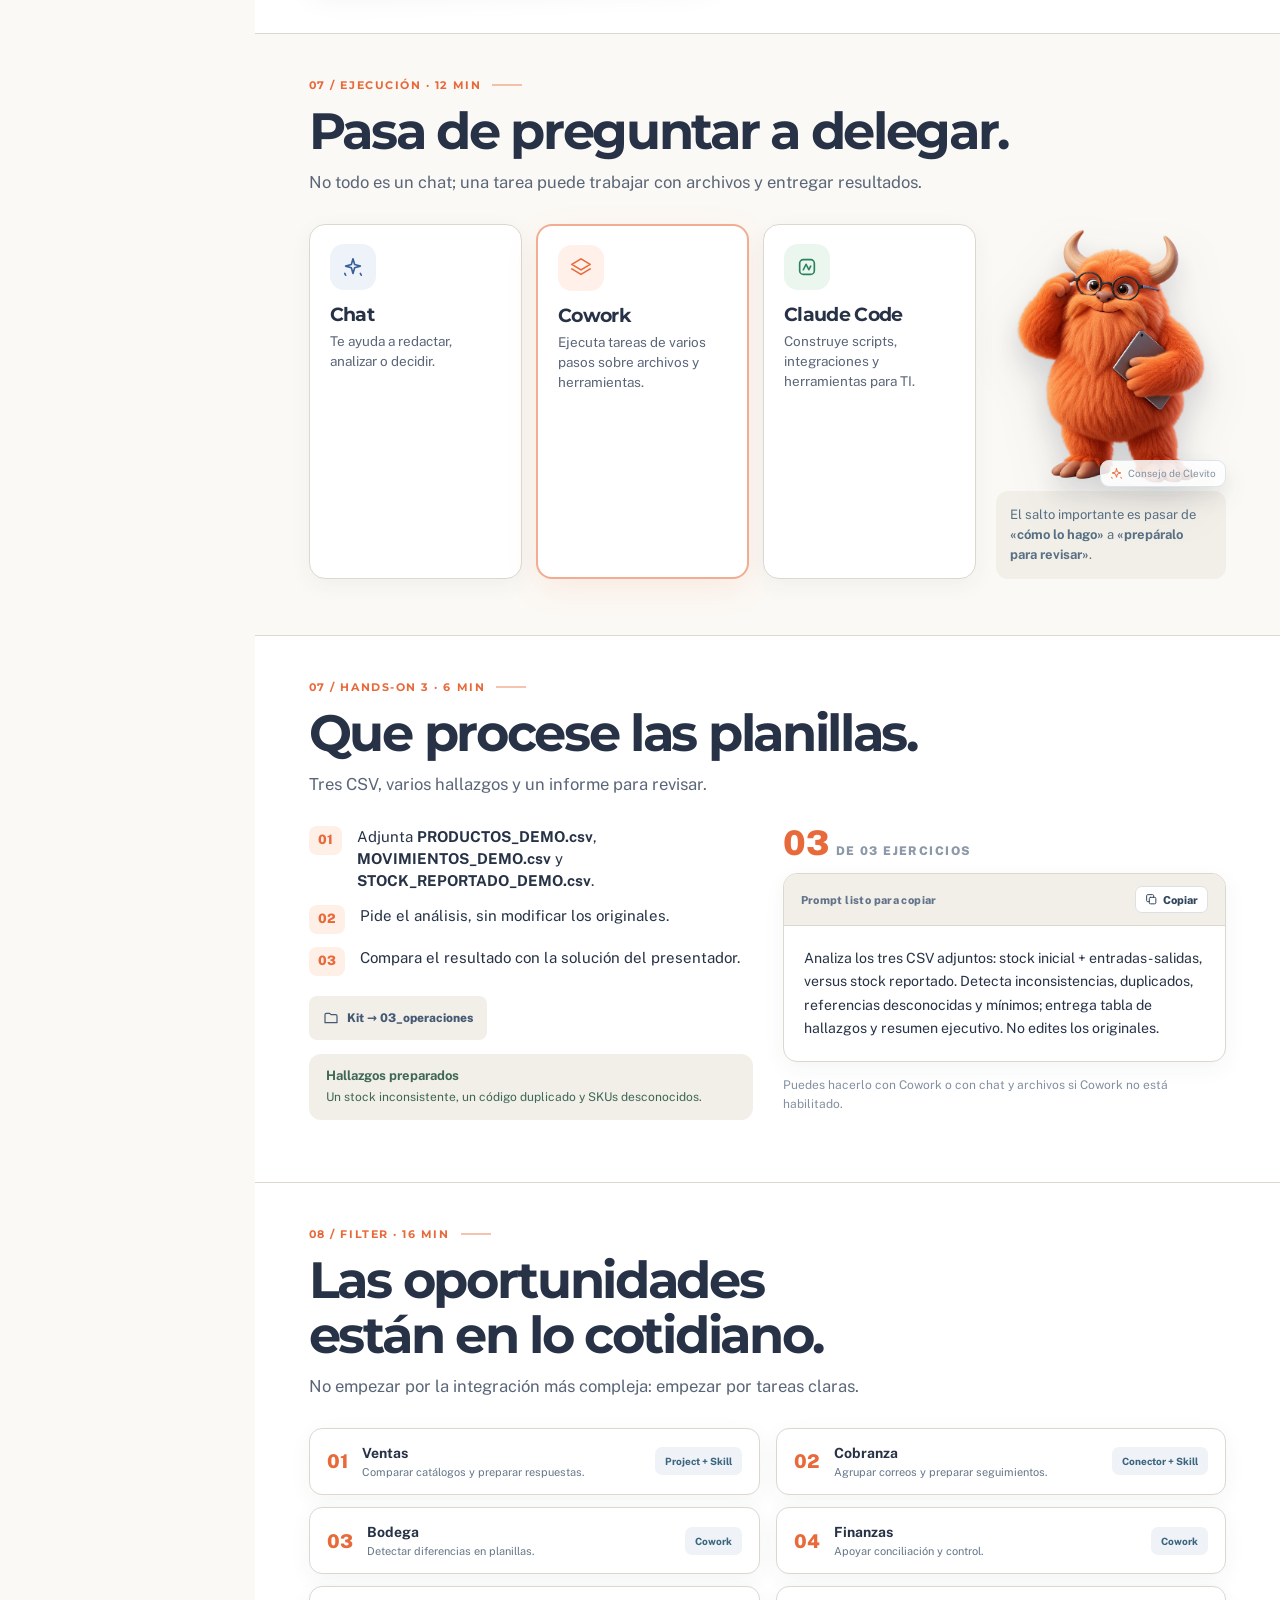
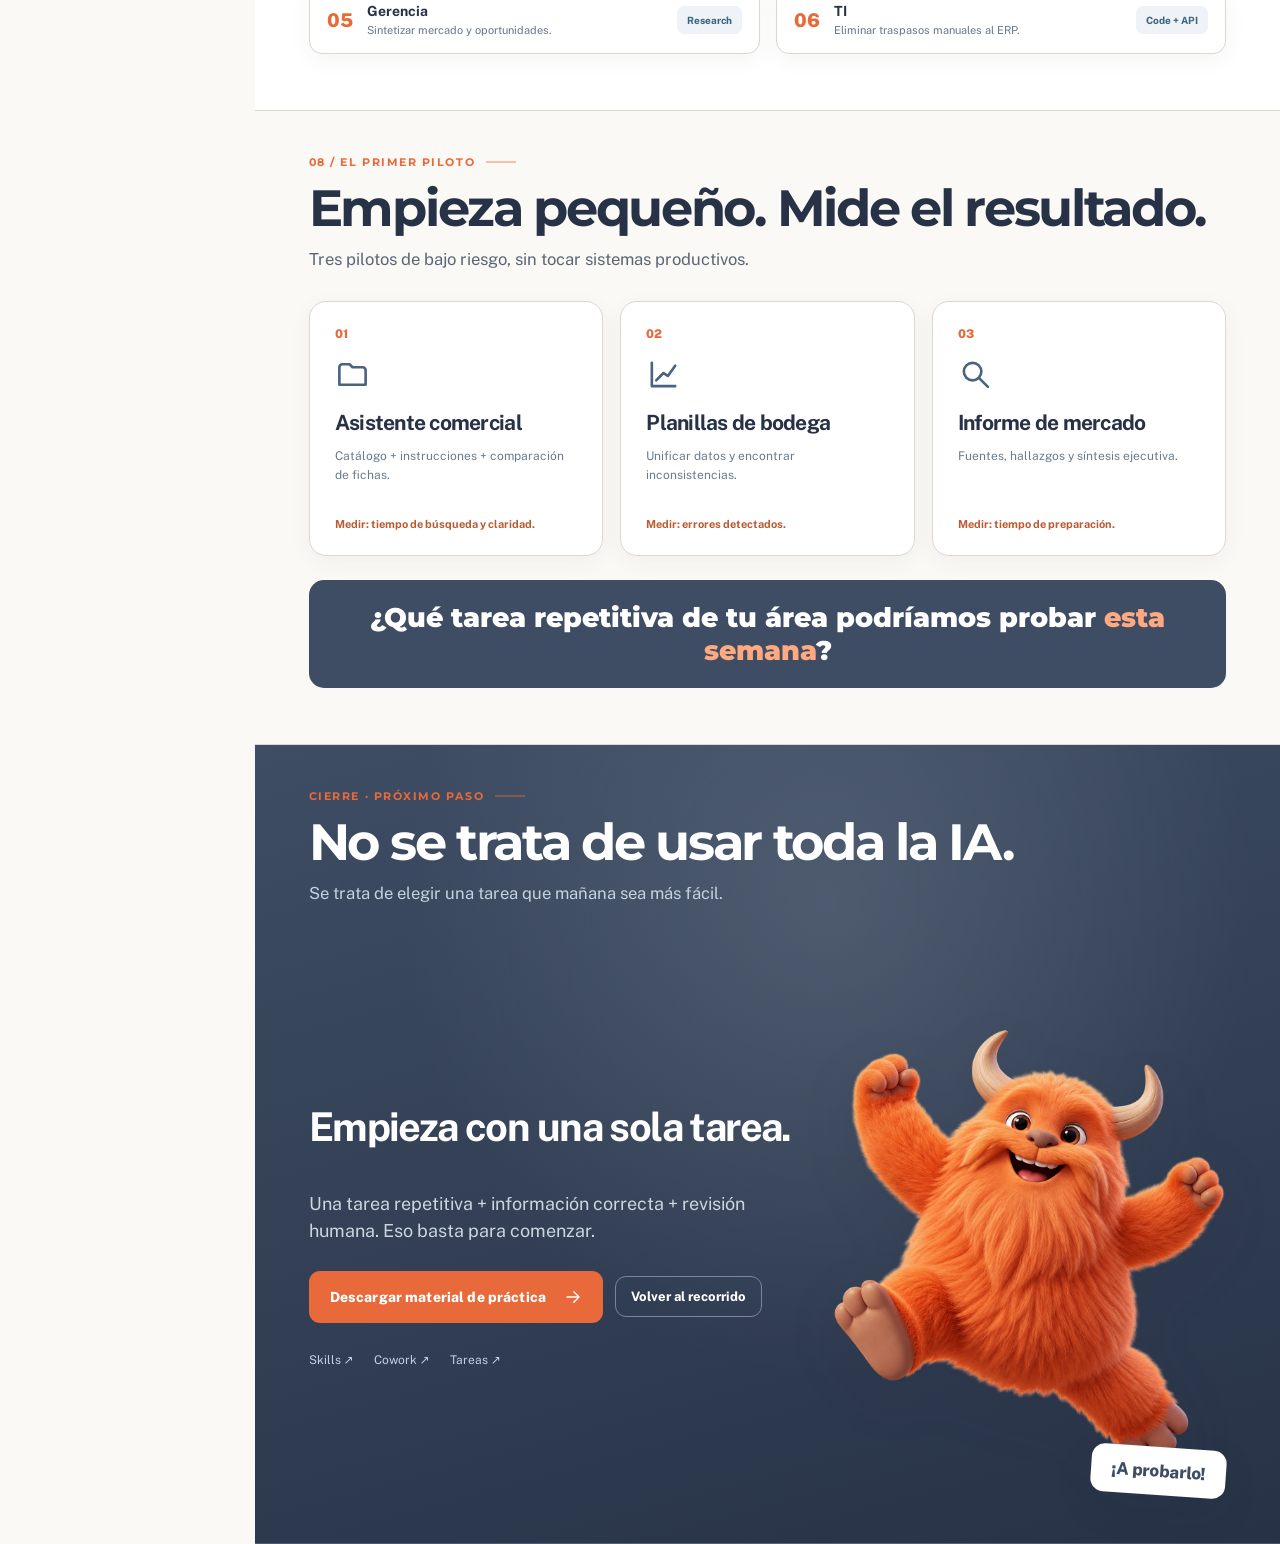
==== commit 966e74ef: "Aplicar capa visual marca-clevr sobre la presentación. Tokens Clevr, tipografías Montserrat/Public S" ====
--- a/docs/index.html
+++ b/docs/index.html
@@ -1,14 +1,18 @@
 <!DOCTYPE html>
-<html lang="es">
+<html lang="es" data-brand="clevr">
 <head>
 <meta charset="UTF-8">
 <meta name="viewport" content="width=device-width, initial-scale=1">
-<meta name="theme-color" content="#26364b">
+<meta name="theme-color" content="#3E4D64">
 <title>Clevr × Filter · Claude para el trabajo diario</title>
 <link rel="icon" href="favicon.ico" sizes="any">
 <link rel="icon" type="image/png" sizes="32x32" href="assets/images/favicon-32.png">
 <link rel="apple-touch-icon" href="assets/images/apple-touch-icon.png">
+<link rel="preconnect" href="https://fonts.googleapis.com">
+<link rel="preconnect" href="https://fonts.gstatic.com" crossorigin>
+<link href="https://fonts.googleapis.com/css2?family=JetBrains+Mono:wght@500&family=Montserrat:wght@600;700;800&family=Public+Sans:wght@400;500;600;700&display=swap" rel="stylesheet">
 <link rel="stylesheet" href="assets/css/presentation.css">
+<link rel="stylesheet" href="assets/css/marca-clevr.css">
 </head>
 <body><div class="shell"><aside class="sidebar" id="sidebar-nav">
 <button type="button" class="sidebar-collapse-handle" id="sidebar-collapse-handle" aria-label="Ocultar menú lateral" aria-controls="sidebar-nav" aria-expanded="true" title="Ocultar panel">‹</button>
--- a/docs/assets/css/marca-clevr.css
+++ b/docs/assets/css/marca-clevr.css
@@ -0,0 +1,249 @@
+/**
+ * Clevr — capa de marca (skill marca-clevr)
+ * Tokens provisionales; prevalece manual del cliente si existe.
+ * Carga después de presentation.css.
+ */
+:root {
+  --navy: #3e4d64;
+  --dark: #273246;
+  --ink: #273246;
+  --ink2: #5a6678;
+  --orange: #e8693a;
+  --pale: #fbf9f5;
+  --white: #fff;
+  --line: #ddd8cd;
+  --surface: #f2efe8;
+  --font-display: 'Montserrat', 'Segoe UI', system-ui, sans-serif;
+  --font-body: 'Public Sans', 'Segoe UI', system-ui, sans-serif;
+  --font-mono: 'JetBrains Mono', ui-monospace, monospace;
+  --font: var(--font-body);
+  --shadow-editorial: 0 14px 44px rgba(39, 50, 70, 0.07);
+  --shadow-card: 0 6px 22px rgba(39, 50, 70, 0.05);
+}
+
+html {
+  font-family: var(--font-body);
+  -webkit-font-smoothing: antialiased;
+}
+
+h1,
+.slide h2,
+.chapter h2,
+.kicker,
+.statement,
+.closing-question,
+.brand strong,
+.model-name--claude,
+.agenda-row span,
+.feature h3,
+.large-comparison h3 {
+  font-family: var(--font-display);
+}
+
+.prompt-body,
+.copy,
+.token-demo,
+.prompt-field-row p {
+  font-family: var(--font-body);
+}
+
+/* —— Superficies y ritmo —— */
+html,
+body {
+  background: var(--pale);
+  color: var(--ink);
+}
+
+.chapters .chapter {
+  border-bottom-color: var(--line) !important;
+}
+
+.chapters .chapter:not([data-mode='dark']) {
+  background: var(--pale);
+}
+
+.chapters .chapter:nth-child(even):not([data-mode='dark']) {
+  background: var(--white);
+}
+
+.slide:nth-child(odd):not([data-mode='dark']) {
+  background: var(--pale) !important;
+}
+
+/* —— Navegación —— */
+.sidebar {
+  background: var(--navy) !important;
+  box-shadow: 4px 0 32px rgba(39, 50, 70, 0.14) !important;
+}
+
+.nav-btn .n {
+  background: rgba(255, 255, 255, 0.1);
+}
+
+.side-bottom {
+  border-top-color: rgba(255, 255, 255, 0.14);
+}
+
+.sidebar-edge-toggle,
+.mobile-nav-fab,
+.sidebar-collapse-handle {
+  border-color: var(--line);
+  color: var(--navy);
+}
+
+/* —— Modo oscuro / portada / cierre —— */
+.slide[data-mode='dark'],
+.chapter.cover-slide,
+.chapters .chapter[data-mode='dark'] {
+  color: #fff;
+  background: radial-gradient(ellipse at 56% 20%, rgba(120, 132, 148, 0.35) 0, transparent 52%),
+    linear-gradient(165deg, #3e4d64 0%, #273246 100%) !important;
+  border-bottom-color: rgba(255, 255, 255, 0.08) !important;
+}
+
+.cover-marker {
+  color: #f0c4ae;
+}
+
+/* —— Tarjetas y bloques —— */
+.feature,
+.prompt,
+.agenda-row,
+.model-tier,
+.llm-step,
+.token-block,
+.filter-micro-example,
+.opp,
+.pilot,
+.large-comparison,
+.example-panel {
+  border-color: var(--line) !important;
+  box-shadow: var(--shadow-card);
+}
+
+.feature {
+  border-radius: 16px;
+}
+
+.prompt-top {
+  background: var(--surface) !important;
+  border-bottom-color: var(--line) !important;
+}
+
+.one-line,
+.insight,
+.sum-time,
+.prompt-elements-strip,
+.model-rule-banner,
+.side-remark,
+.file-locator,
+.expected {
+  background: var(--surface) !important;
+}
+
+.lower-callout,
+.llm-intro-banner,
+.prompt-learning-banner {
+  background: #f6f0e8 !important;
+  color: var(--ink);
+}
+
+.case-card,
+.skill-flow,
+.closing-question,
+.llm-pipeline,
+.effort-band {
+  background: var(--navy) !important;
+}
+
+.case-card .mini-divider {
+  background: rgba(255, 255, 255, 0.18);
+}
+
+/* —— Acento naranja —— */
+.primary {
+  background: var(--orange);
+  border-radius: 11px;
+  letter-spacing: 0.01em;
+}
+
+.primary:hover {
+  box-shadow: 0 10px 28px rgba(232, 105, 58, 0.28);
+}
+
+.flow-node.focus,
+.prompt-card--structured,
+.model-tier--balanced,
+.large-comparison.active,
+.sched-card.selected,
+.execute-items .feature.marked {
+  border-color: rgba(232, 105, 58, 0.55) !important;
+  box-shadow: 0 10px 32px rgba(232, 105, 58, 0.1) !important;
+}
+
+.token-chip {
+  background: rgba(232, 105, 58, 0.1);
+  border-color: rgba(232, 105, 58, 0.32);
+  color: #b85a32;
+}
+
+.llm-pipe-node--core {
+  background: rgba(232, 105, 58, 0.22);
+  border-color: rgba(255, 200, 170, 0.35);
+}
+
+/* —— Tipografía editorial —— */
+.slide h2,
+.chapter h2 {
+  color: var(--ink);
+  letter-spacing: -0.045em;
+  font-weight: 700;
+}
+
+.slide[data-mode='dark'] h2,
+.chapter[data-mode='dark'] h2 {
+  color: #fff;
+}
+
+.slide .subtitle,
+.chapter .subtitle {
+  color: var(--ink2);
+  line-height: 1.55;
+}
+
+.kicker {
+  color: var(--orange);
+  font-weight: 700;
+  letter-spacing: 0.14em;
+}
+
+/* —— Clevito —— */
+.mascot,
+.hero-mascot,
+.mascot-wrap .mascot,
+.end-mascot img,
+.llm-intro-aside .mascot {
+  object-fit: contain;
+  object-position: center bottom;
+  filter: drop-shadow(0 18px 24px rgba(39, 50, 70, 0.14));
+}
+
+.hero-aside,
+.end-mascot span {
+  color: var(--navy);
+  box-shadow: var(--shadow-editorial);
+}
+
+.toast {
+  background: var(--dark);
+}
+
+/* —— Prompt / código —— */
+.prompt-body--structured,
+.prompt-field-label {
+  font-size: 11px;
+}
+
+.copy.copied {
+  color: #2d6a4a;
+}
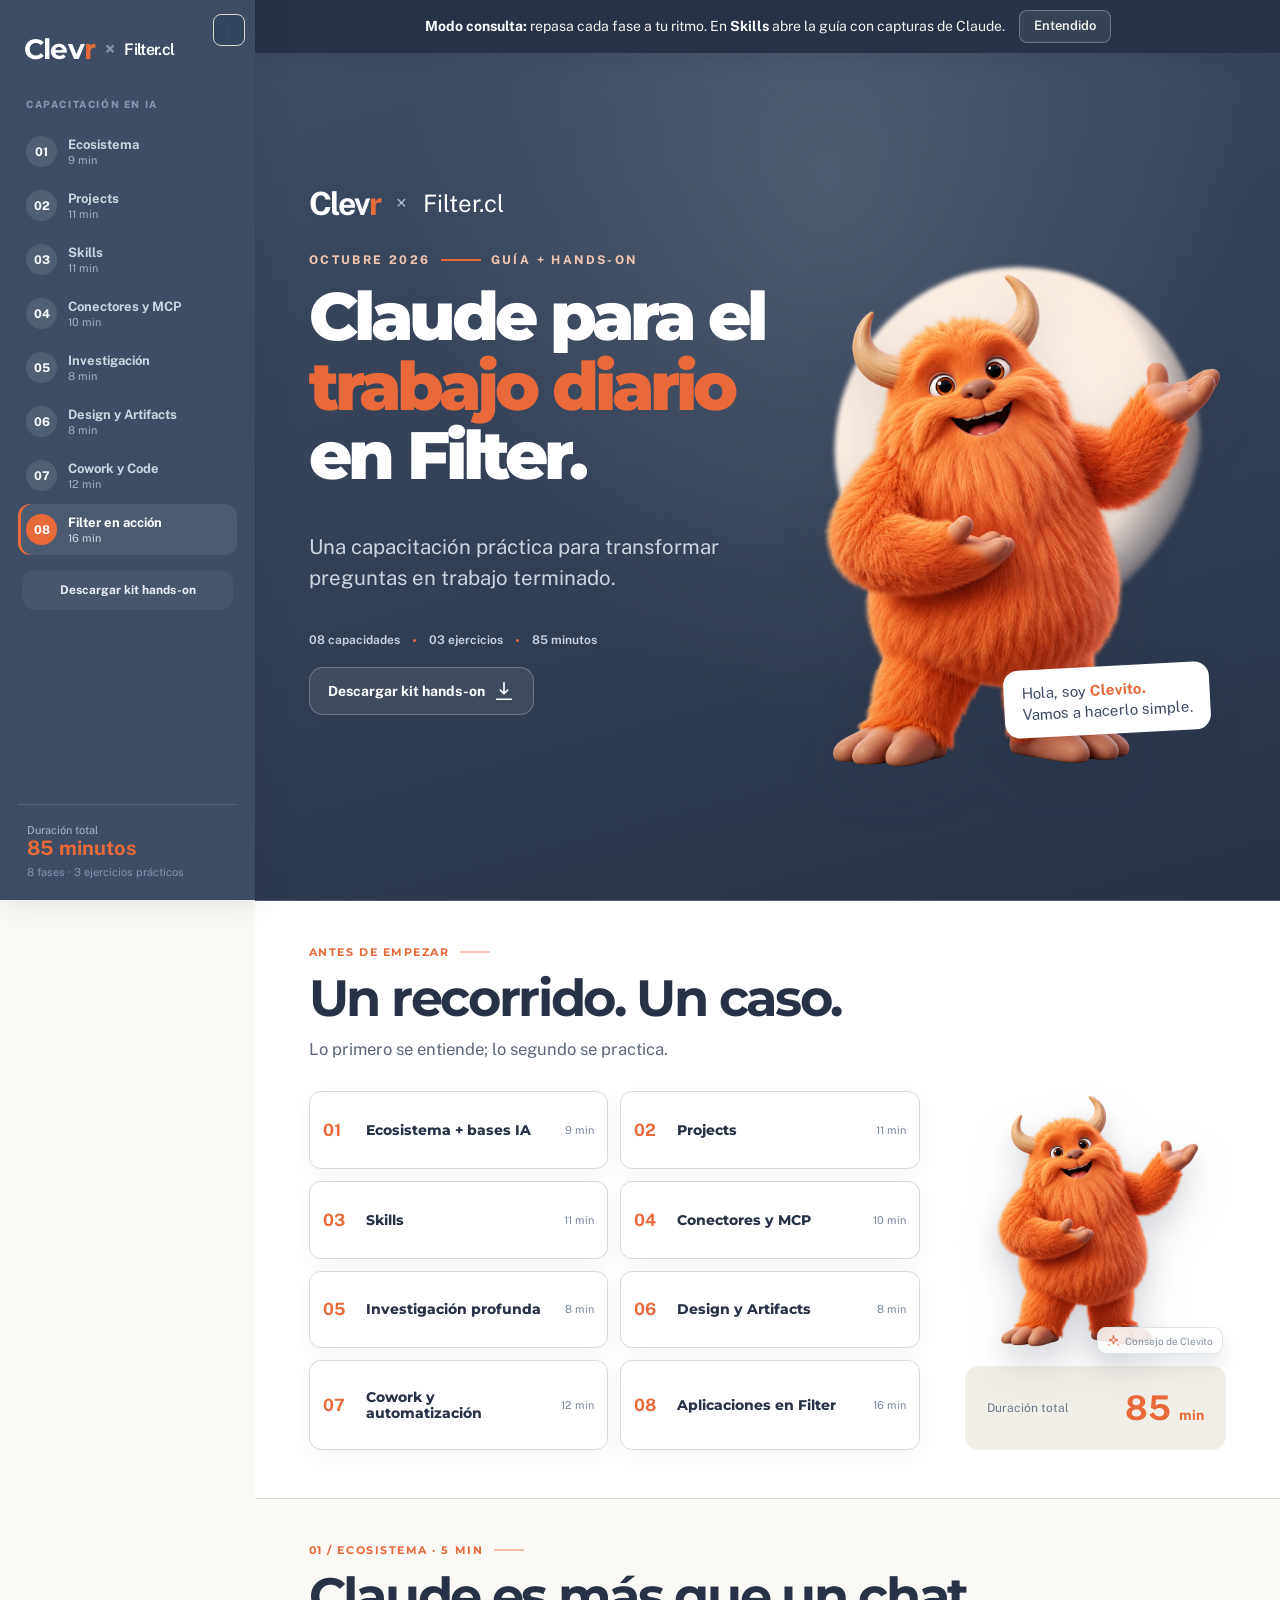
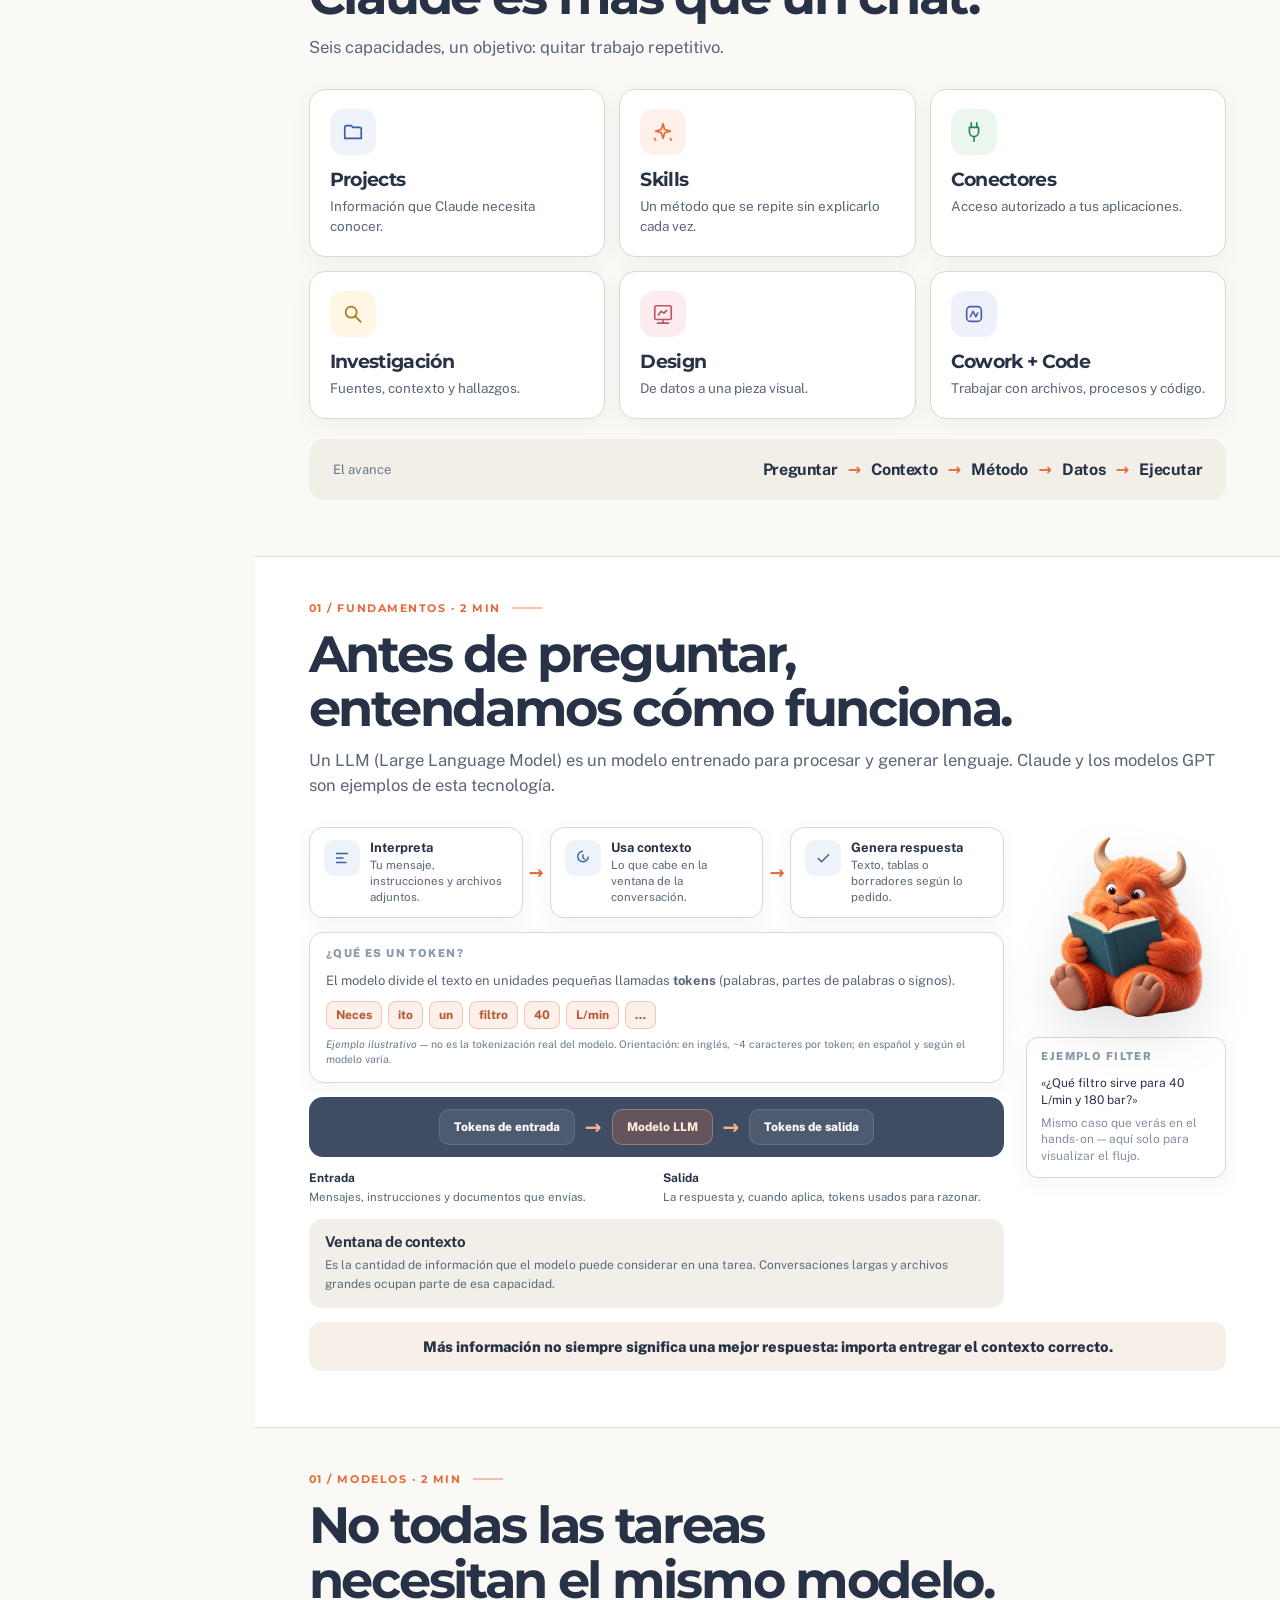
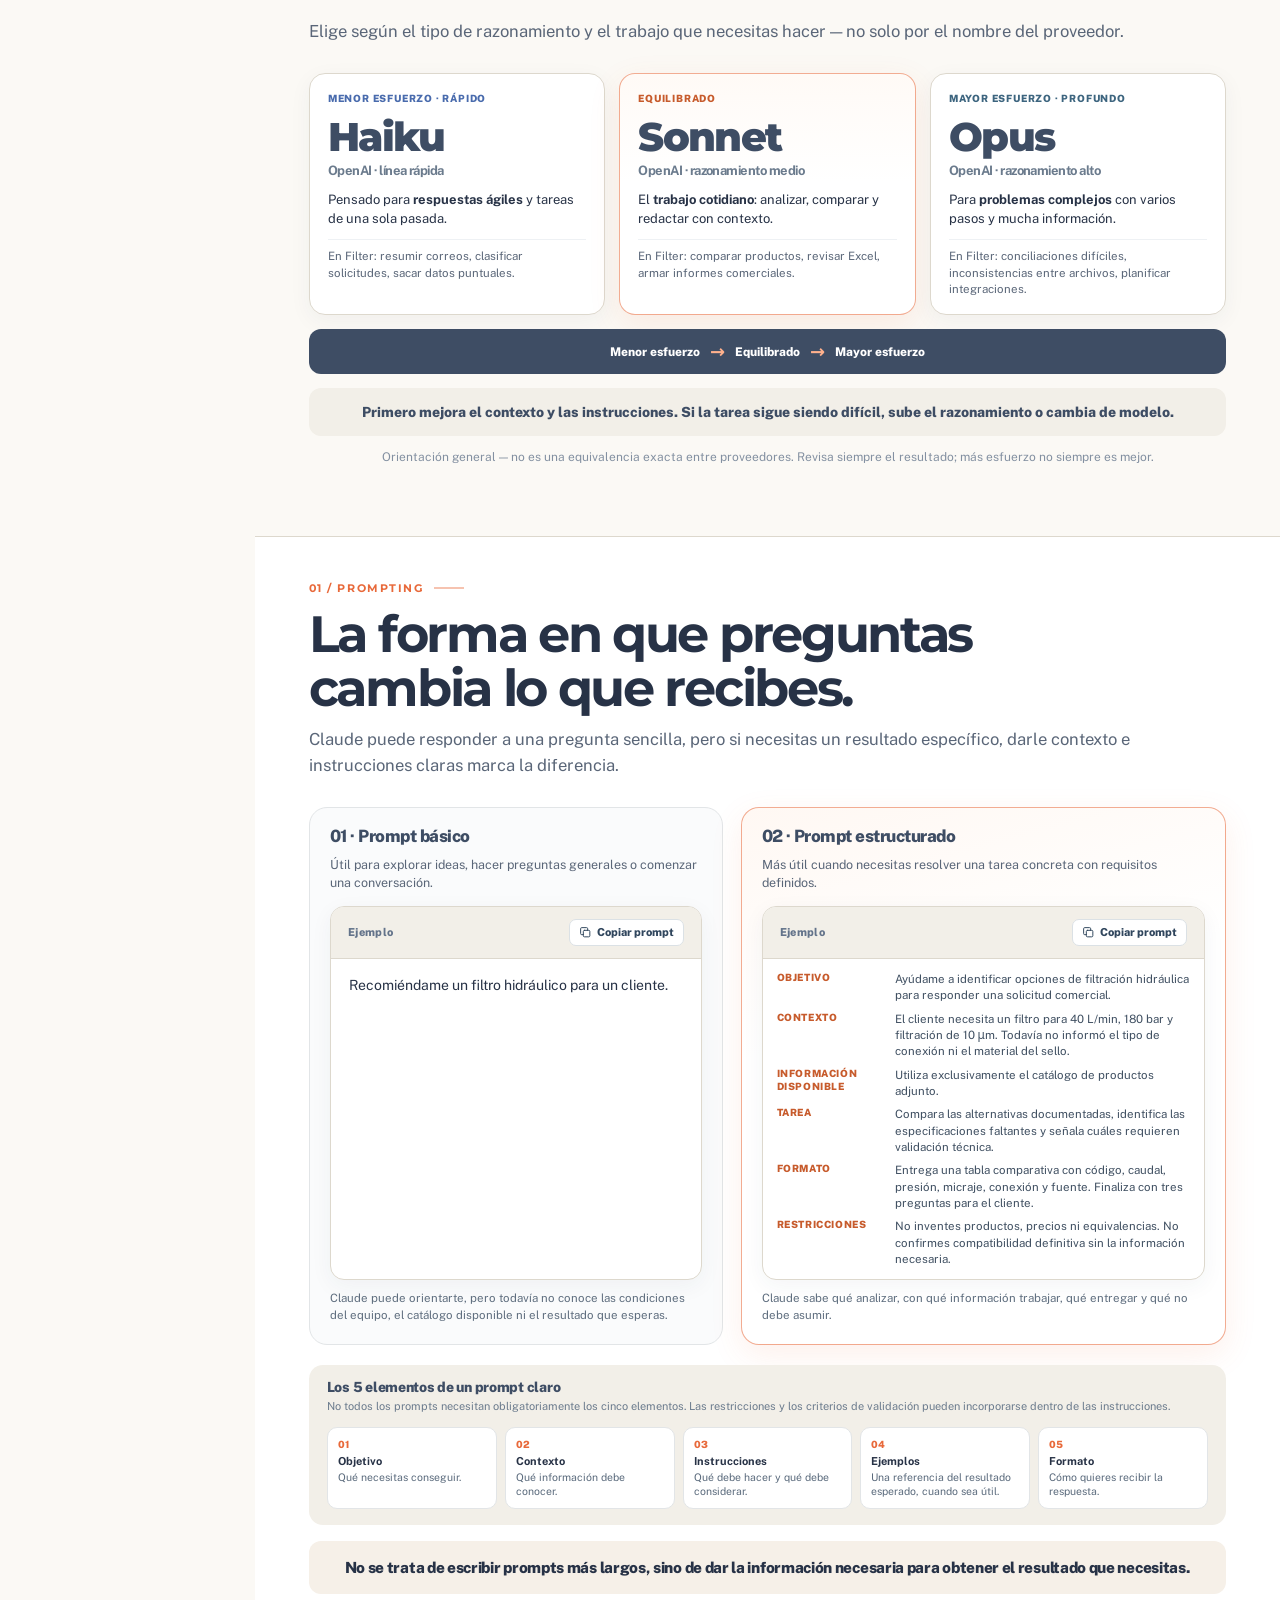
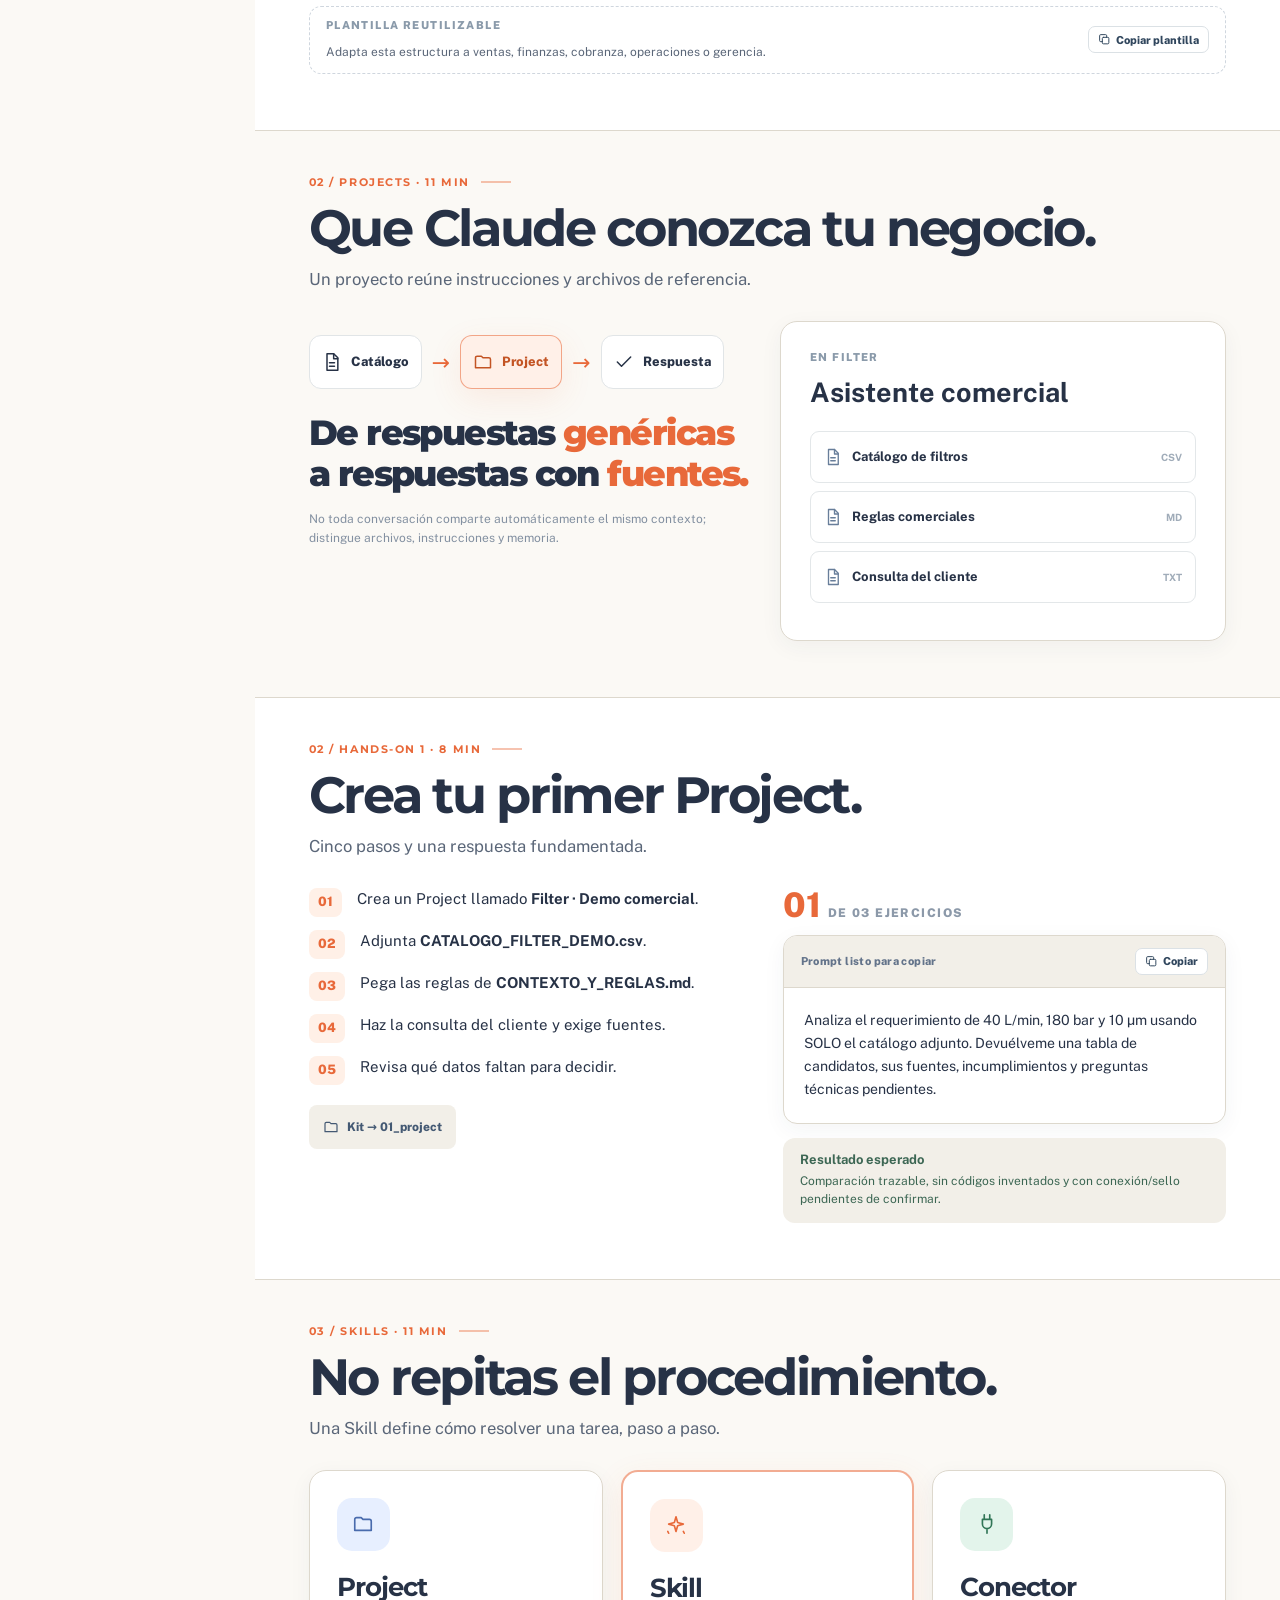
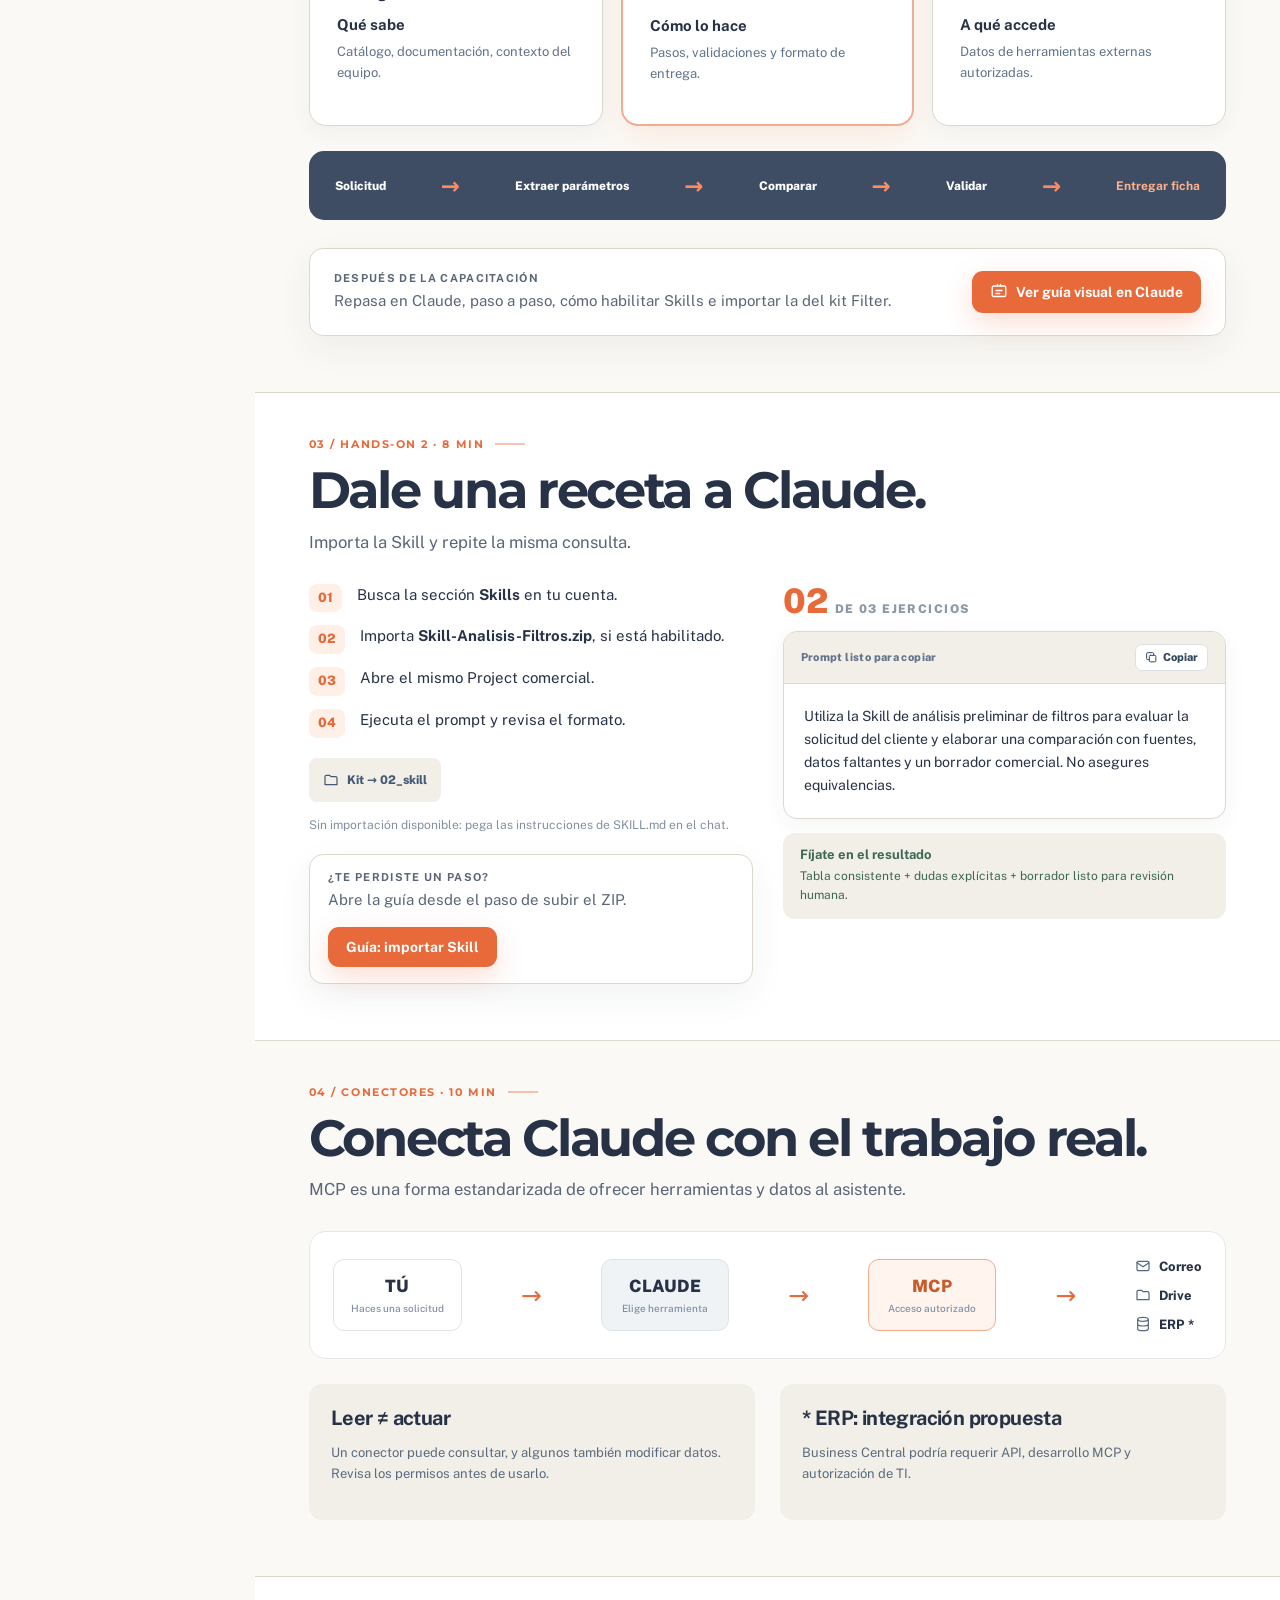
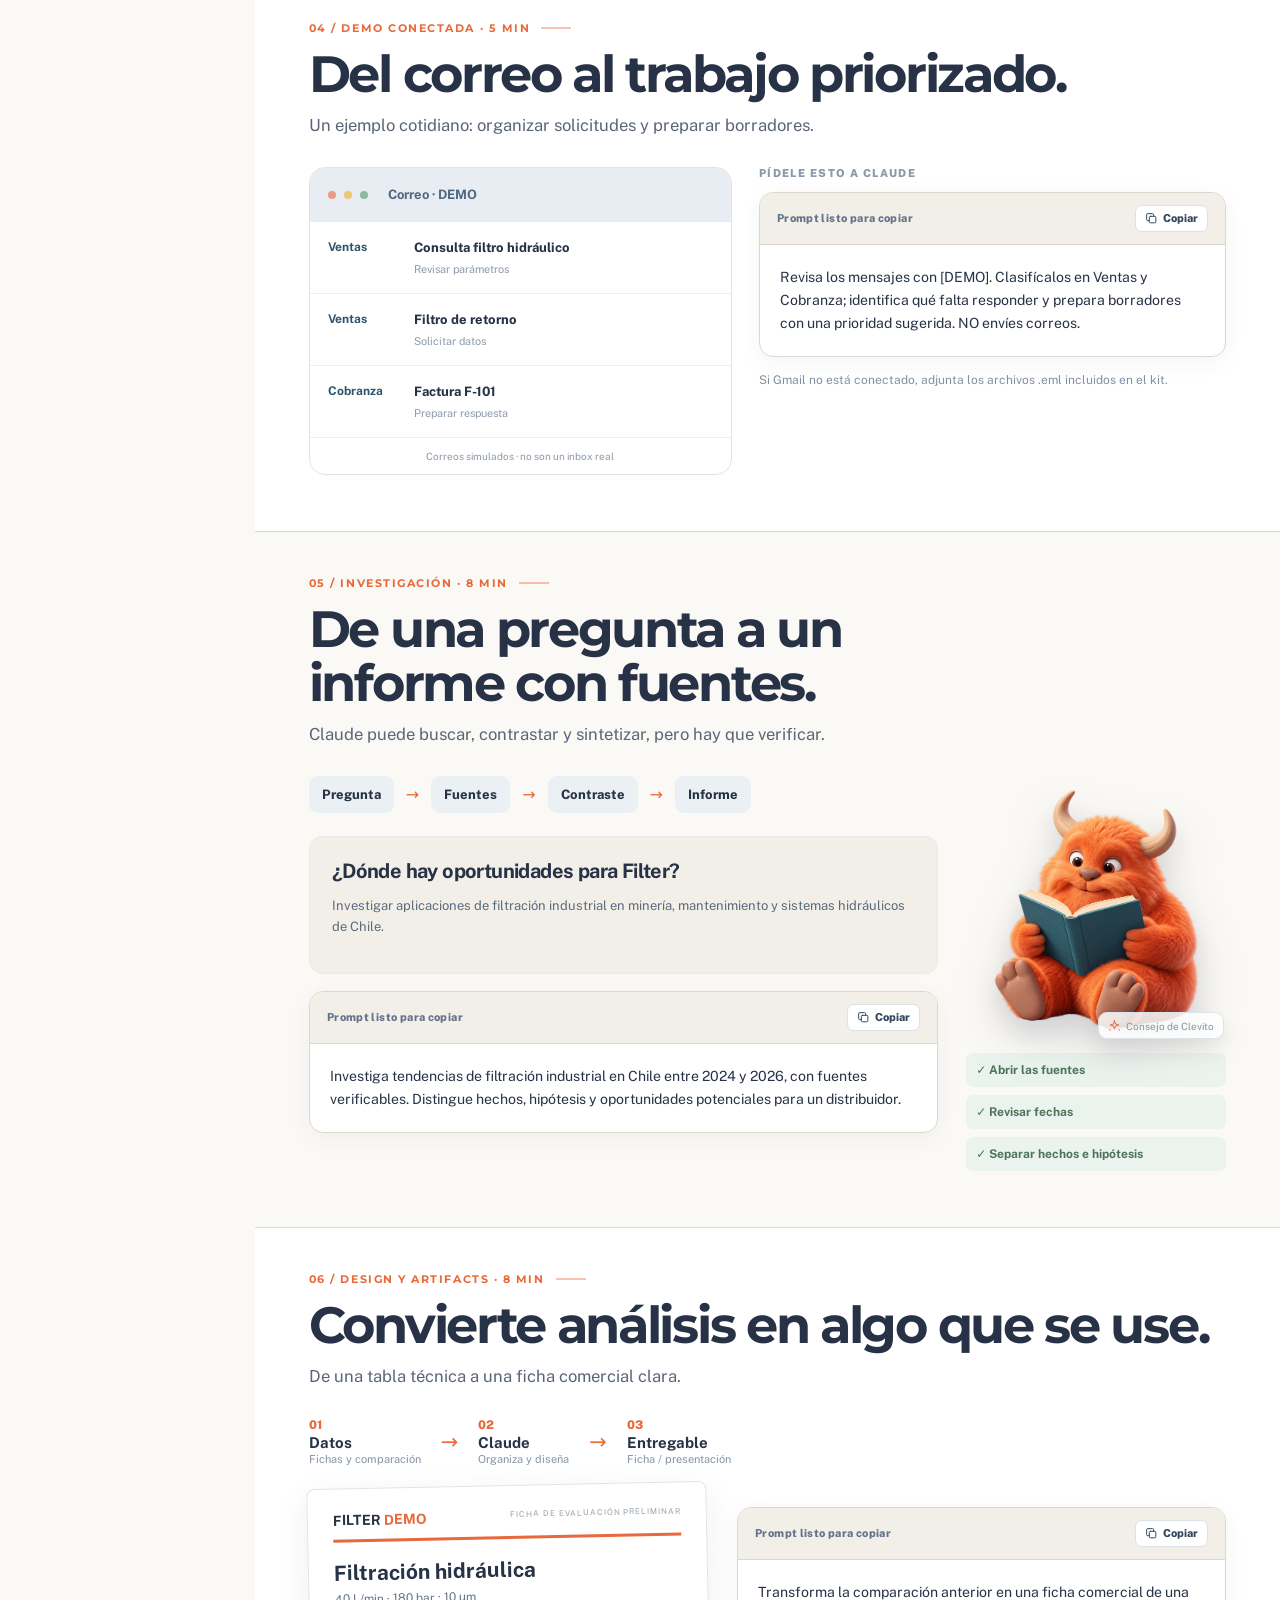
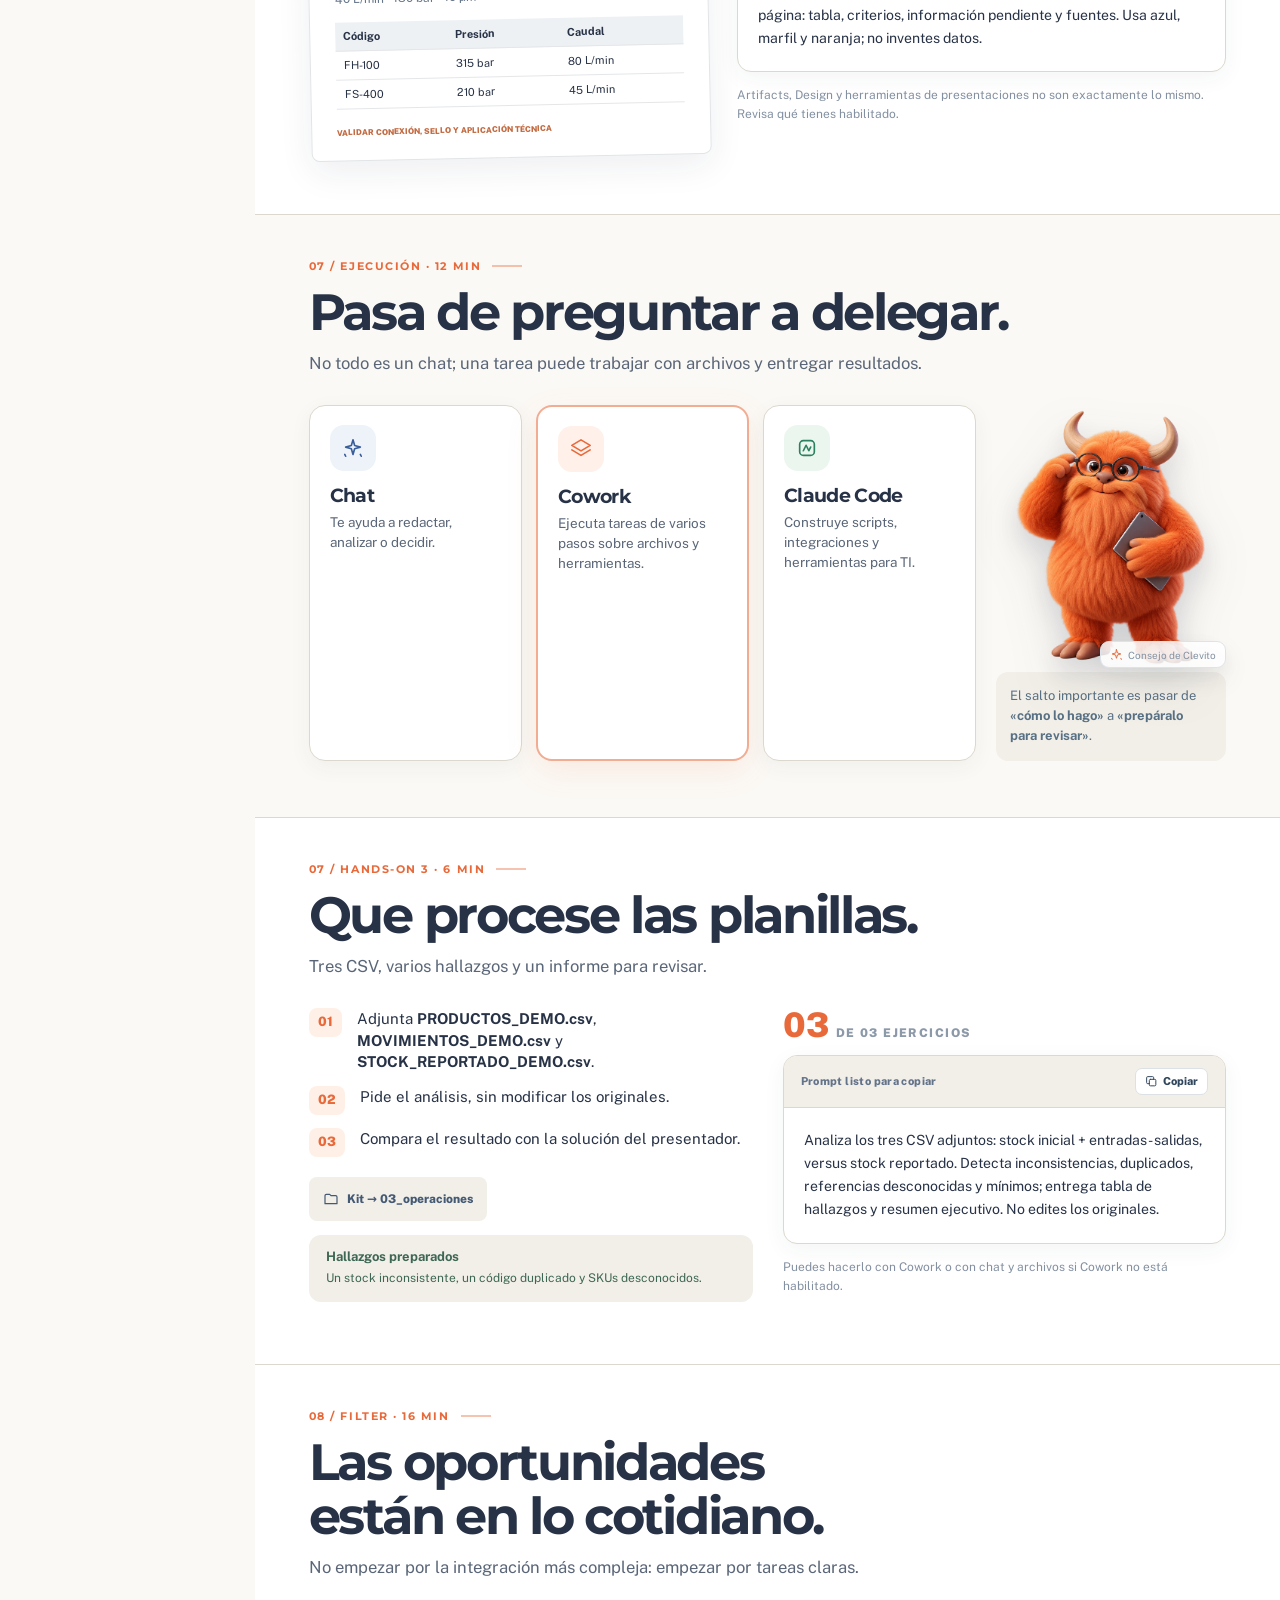
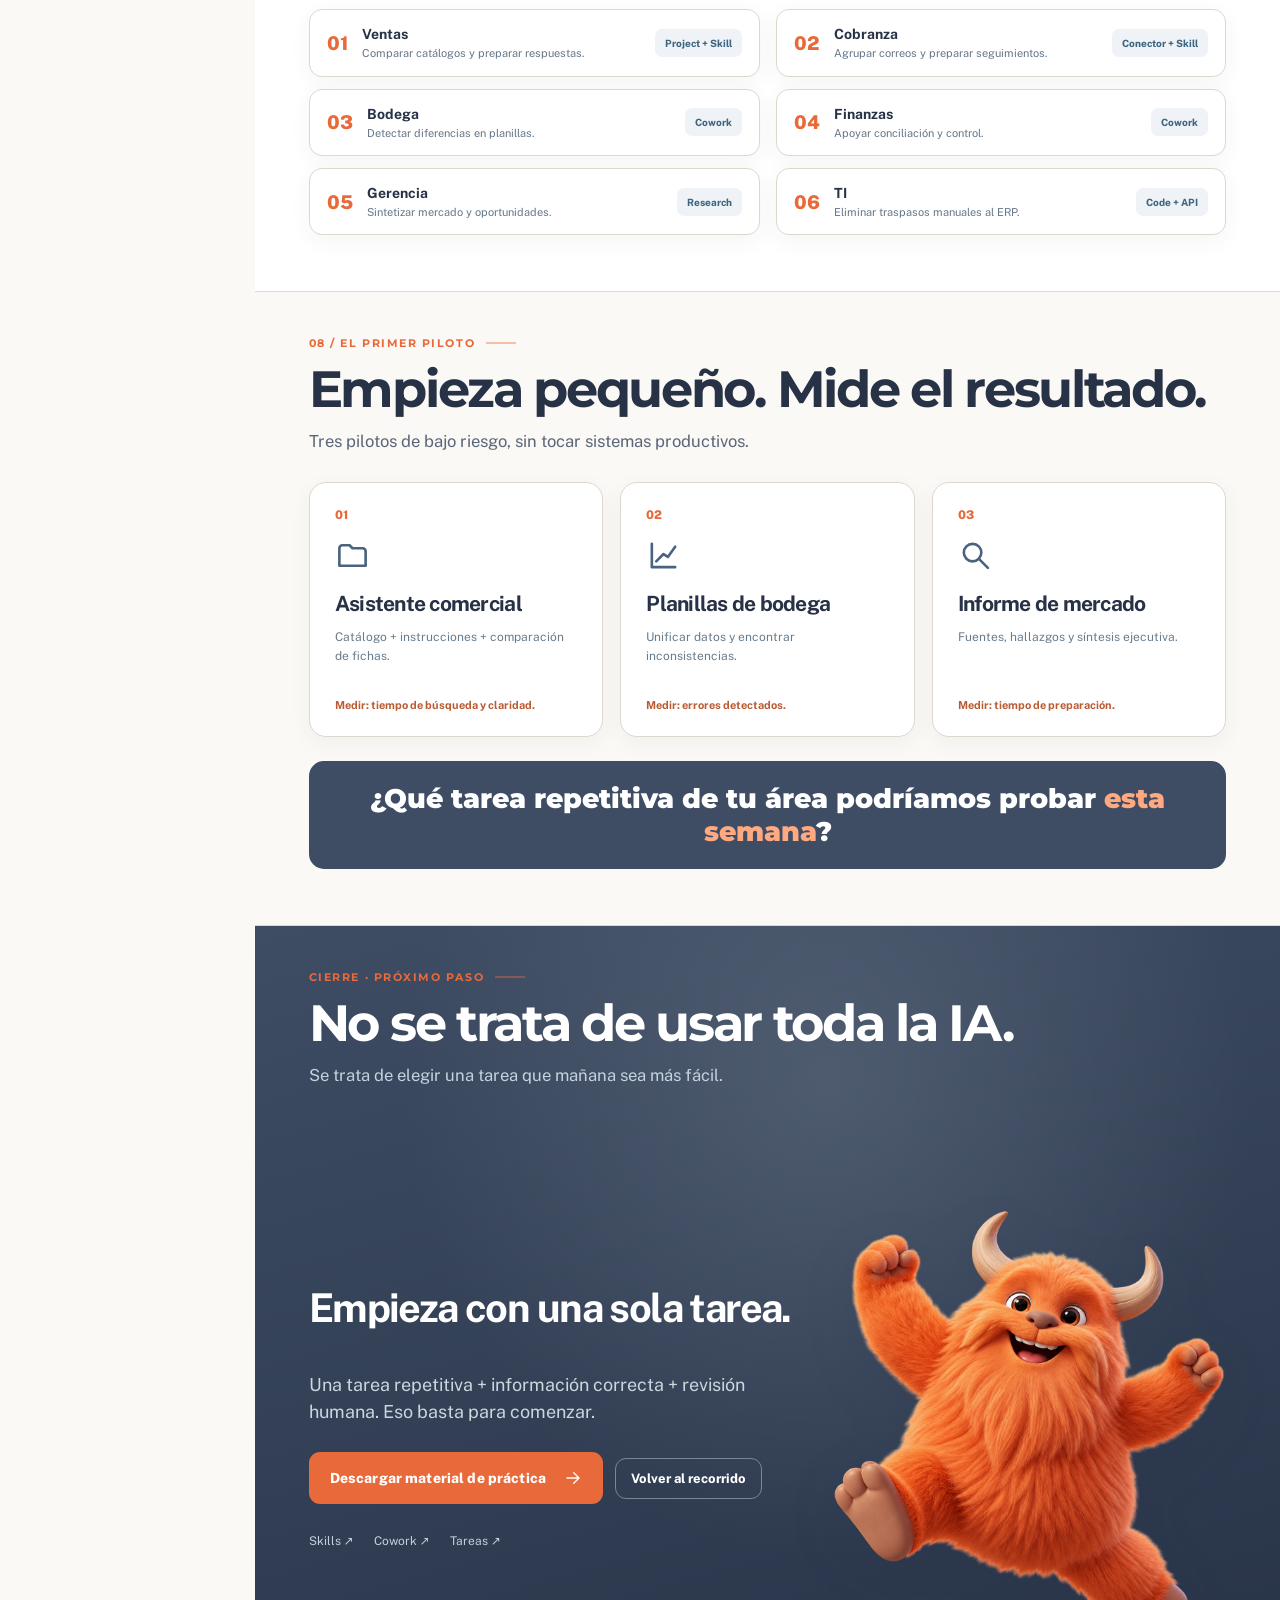
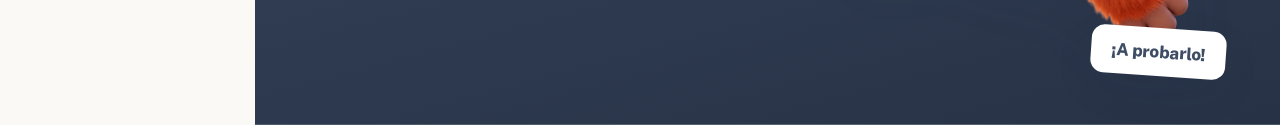
==== commit d06c136a: "Añadir guía visual post-capacitación para Skills en Claude. Modal paso a paso con capturas del centr" ====
--- a/docs/index.html
+++ b/docs/index.html
@@ -13,8 +13,9 @@
 <link href="https://fonts.googleapis.com/css2?family=JetBrains+Mono:wght@500&family=Montserrat:wght@600;700;800&family=Public+Sans:wght@400;500;600;700&display=swap" rel="stylesheet">
 <link rel="stylesheet" href="assets/css/presentation.css">
 <link rel="stylesheet" href="assets/css/marca-clevr.css">
+<link rel="stylesheet" href="assets/css/review-guides.css">
 </head>
-<body><div class="shell"><aside class="sidebar" id="sidebar-nav">
+<body><div class="post-review-banner" id="post-review-banner" role="region" aria-label="Modo consulta"><span><strong>Modo consulta:</strong> repasa cada fase a tu ritmo. En <strong>Skills</strong> abre la guía con capturas de Claude.</span><button type="button" id="post-review-banner-dismiss">Entendido</button></div><div class="shell"><aside class="sidebar" id="sidebar-nav">
 <button type="button" class="sidebar-collapse-handle" id="sidebar-collapse-handle" aria-label="Ocultar menú lateral" aria-controls="sidebar-nav" aria-expanded="true" title="Ocultar panel">‹</button>
 <div class="brand"><strong>Clev<span class="r">r</span></strong><span class="cross">×</span><span class="filter">Filter.cl</span></div>
 <div class="nav-caption">CAPACITACIÓN EN IA</div>
@@ -83,9 +84,9 @@
 <section class="chapter slide " id="hands-project" data-phase="1" data-mode="light" data-notes="Plan B: si la cuenta no tiene Projects, crea un chat y adjunta los mismos archivos. Lo importante es ver el cambio al dar contexto." aria-label="Projects"><div class="kicker">02 / HANDS-ON 1 · 8 MIN</div><h2>Crea tu primer Project.</h2><p class="subtitle">Cinco pasos y una respuesta fundamentada.</p><div class="body">
 <div class="hands-layout"><div><div class="steps"><div class="step"><span class="step-n">01</span><span>Crea un Project llamado <b>Filter · Demo comercial</b>.</span></div><div class="step"><span class="step-n">02</span><span>Adjunta <b>CATALOGO_FILTER_DEMO.csv</b>.</span></div><div class="step"><span class="step-n">03</span><span>Pega las reglas de <b>CONTEXTO_Y_REGLAS.md</b>.</span></div><div class="step"><span class="step-n">04</span><span>Haz la consulta del cliente y exige fuentes.</span></div><div class="step"><span class="step-n">05</span><span>Revisa qué datos faltan para decidir.</span></div></div><span class="file-locator"><svg viewBox="0 0 24 24" fill="none" stroke="currentColor" stroke-width="1.8" stroke-linecap="round" stroke-linejoin="round" aria-hidden="true"><path d="M3 7a2 2 0 0 1 2-2h5l2 2h7a2 2 0 0 1 2 2v10H3z"/></svg> Kit → 01_project</span></div><div><div class="hands-marker">01 <span>DE 03 EJERCICIOS</span></div><div class="prompt"><div class="prompt-top"><span>Prompt listo para copiar</span><button class="copy" data-copy="Analiza el requerimiento de 40 L/min, 180 bar y 10 µm usando SOLO el catálogo adjunto. Devuélveme una tabla de candidatos, sus fuentes, incumplimientos y preguntas técnicas pendientes."><svg viewBox="0 0 24 24" fill="none" stroke="currentColor" stroke-width="1.8" stroke-linecap="round" stroke-linejoin="round" aria-hidden="true"><rect x="8" y="8" width="12" height="12" rx="2"/><path d="M16 8V5a2 2 0 0 0-2-2H5a2 2 0 0 0-2 2v9a2 2 0 0 0 2 2h3"/></svg> Copiar</button></div><div class="prompt-body">Analiza el requerimiento de 40 L/min, 180 bar y 10 µm usando SOLO el catálogo adjunto. Devuélveme una tabla de candidatos, sus fuentes, incumplimientos y preguntas técnicas pendientes.</div></div><div class="expected"><b>Resultado esperado</b><p>Comparación trazable, sin códigos inventados y con conexión/sello pendientes de confirmar.</p></div></div></div></div></section>
 <section class="chapter slide " id="skills" data-phase="2" data-mode="light" data-notes="Una Skill es un paquete de instrucciones; puede usar SKILL.md, plantillas y scripts. Aporta consistencia, no resultados idénticos. No es un robot que actúa solo." aria-label="Skills"><div class="kicker">03 / SKILLS · 11 MIN</div><h2>No repitas el procedimiento.</h2><p class="subtitle">Una Skill define cómo resolver una tarea, paso a paso.</p><div class="body">
-<div class="three-comparison"><div class="large-comparison"><span class="icon-halo blue"><svg viewBox="0 0 24 24" fill="none" stroke="currentColor" stroke-width="1.8" stroke-linecap="round" stroke-linejoin="round" aria-hidden="true"><path d="M3 7a2 2 0 0 1 2-2h5l2 2h7a2 2 0 0 1 2 2v10H3z"/></svg></span><h3>Project</h3><b>Qué sabe</b><p>Catálogo, documentación, contexto del equipo.</p></div><div class="large-comparison active"><span class="icon-halo orange"><svg viewBox="0 0 24 24" fill="none" stroke="currentColor" stroke-width="1.8" stroke-linecap="round" stroke-linejoin="round" aria-hidden="true"><path d="m12 3 1.8 6.2L20 11l-6.2 1.8L12 19l-1.8-6.2L4 11l6.2-1.8z"/><path d="m20 19 1 2m-18-2 1 2"/></svg></span><h3>Skill</h3><b>Cómo lo hace</b><p>Pasos, validaciones y formato de entrega.</p></div><div class="large-comparison"><span class="icon-halo green"><svg viewBox="0 0 24 24" fill="none" stroke="currentColor" stroke-width="1.8" stroke-linecap="round" stroke-linejoin="round" aria-hidden="true"><path d="M9 2v5m6-5v5M7 7h10v5a5 5 0 0 1-10 0zM12 17v5"/></svg></span><h3>Conector</h3><b>A qué accede</b><p>Datos de herramientas externas autorizadas.</p></div></div><div class="skill-flow"><span>Solicitud</span><i>→</i><span>Extraer parámetros</span><i>→</i><span>Comparar</span><i>→</i><span>Validar</span><i>→</i><strong>Entregar ficha</strong></div></div></section>
+<div class="three-comparison"><div class="large-comparison"><span class="icon-halo blue"><svg viewBox="0 0 24 24" fill="none" stroke="currentColor" stroke-width="1.8" stroke-linecap="round" stroke-linejoin="round" aria-hidden="true"><path d="M3 7a2 2 0 0 1 2-2h5l2 2h7a2 2 0 0 1 2 2v10H3z"/></svg></span><h3>Project</h3><b>Qué sabe</b><p>Catálogo, documentación, contexto del equipo.</p></div><div class="large-comparison active"><span class="icon-halo orange"><svg viewBox="0 0 24 24" fill="none" stroke="currentColor" stroke-width="1.8" stroke-linecap="round" stroke-linejoin="round" aria-hidden="true"><path d="m12 3 1.8 6.2L20 11l-6.2 1.8L12 19l-1.8-6.2L4 11l6.2-1.8z"/><path d="m20 19 1 2m-18-2 1 2"/></svg></span><h3>Skill</h3><b>Cómo lo hace</b><p>Pasos, validaciones y formato de entrega.</p></div><div class="large-comparison"><span class="icon-halo green"><svg viewBox="0 0 24 24" fill="none" stroke="currentColor" stroke-width="1.8" stroke-linecap="round" stroke-linejoin="round" aria-hidden="true"><path d="M9 2v5m6-5v5M7 7h10v5a5 5 0 0 1-10 0zM12 17v5"/></svg></span><h3>Conector</h3><b>A qué accede</b><p>Datos de herramientas externas autorizadas.</p></div></div><div class="skill-flow"><span>Solicitud</span><i>→</i><span>Extraer parámetros</span><i>→</i><span>Comparar</span><i>→</i><span>Validar</span><i>→</i><strong>Entregar ficha</strong></div><div class="post-review-cta"><div class="post-review-cta__text"><span class="post-review-cta__label">Después de la capacitación</span><p>Repasa en Claude, paso a paso, cómo habilitar Skills e importar la del kit Filter.</p></div><button type="button" class="guide-launch" data-guide-open="skills" data-guide-step="0"><svg viewBox="0 0 24 24" fill="none" stroke="currentColor" stroke-width="1.8" stroke-linecap="round" stroke-linejoin="round" aria-hidden="true"><rect x="3" y="4" width="18" height="14" rx="2"/><path d="M8 10h8M8 14h5"/><path d="M10 2v2m4-2v2"/></svg> Ver guía visual en Claude</button></div></div></section>
 <section class="chapter slide " id="hands-skill" data-phase="2" data-mode="light" data-notes="Muestra el SKILL.md solo si alguien pregunta. Prioridad: demostrar valor, no enseñar YAML. Usar Skill ZIP que contiene SKILL.md." aria-label="Skills"><div class="kicker">03 / HANDS-ON 2 · 8 MIN</div><h2>Dale una receta a Claude.</h2><p class="subtitle">Importa la Skill y repite la misma consulta.</p><div class="body">
-<div class="hands-layout"><div><div class="steps"><div class="step"><span class="step-n">01</span><span>Busca la sección <b>Skills</b> en tu cuenta.</span></div><div class="step"><span class="step-n">02</span><span>Importa <b>Skill-Analisis-Filtros.zip</b>, si está habilitado.</span></div><div class="step"><span class="step-n">03</span><span>Abre el mismo Project comercial.</span></div><div class="step"><span class="step-n">04</span><span>Ejecuta el prompt y revisa el formato.</span></div></div><span class="file-locator"><svg viewBox="0 0 24 24" fill="none" stroke="currentColor" stroke-width="1.8" stroke-linecap="round" stroke-linejoin="round" aria-hidden="true"><path d="M3 7a2 2 0 0 1 2-2h5l2 2h7a2 2 0 0 1 2 2v10H3z"/></svg> Kit → 02_skill</span><p class="fineprint">Sin importación disponible: pega las instrucciones de SKILL.md en el chat.</p></div><div><div class="hands-marker">02 <span>DE 03 EJERCICIOS</span></div><div class="prompt"><div class="prompt-top"><span>Prompt listo para copiar</span><button class="copy" data-copy="Utiliza la Skill de análisis preliminar de filtros para evaluar la solicitud del cliente y elaborar una comparación con fuentes, datos faltantes y un borrador comercial. No asegures equivalencias."><svg viewBox="0 0 24 24" fill="none" stroke="currentColor" stroke-width="1.8" stroke-linecap="round" stroke-linejoin="round" aria-hidden="true"><rect x="8" y="8" width="12" height="12" rx="2"/><path d="M16 8V5a2 2 0 0 0-2-2H5a2 2 0 0 0-2 2v9a2 2 0 0 0 2 2h3"/></svg> Copiar</button></div><div class="prompt-body">Utiliza la Skill de análisis preliminar de filtros para evaluar la solicitud del cliente y elaborar una comparación con fuentes, datos faltantes y un borrador comercial. No asegures equivalencias.</div></div><div class="expected"><b>Fíjate en el resultado</b><p>Tabla consistente + dudas explícitas + borrador listo para revisión humana.</p></div></div></div></div></section>
+<div class="hands-layout"><div><div class="steps"><div class="step"><span class="step-n">01</span><span>Busca la sección <b>Skills</b> en tu cuenta.</span></div><div class="step"><span class="step-n">02</span><span>Importa <b>Skill-Analisis-Filtros.zip</b>, si está habilitado.</span></div><div class="step"><span class="step-n">03</span><span>Abre el mismo Project comercial.</span></div><div class="step"><span class="step-n">04</span><span>Ejecuta el prompt y revisa el formato.</span></div></div><span class="file-locator"><svg viewBox="0 0 24 24" fill="none" stroke="currentColor" stroke-width="1.8" stroke-linecap="round" stroke-linejoin="round" aria-hidden="true"><path d="M3 7a2 2 0 0 1 2-2h5l2 2h7a2 2 0 0 1 2 2v10H3z"/></svg> Kit → 02_skill</span><p class="fineprint">Sin importación disponible: pega las instrucciones de SKILL.md en el chat.</p><div class="post-review-cta post-review-cta--compact"><div class="post-review-cta__text"><span class="post-review-cta__label">¿Te perdiste un paso?</span><p>Abre la guía desde el paso de subir el ZIP.</p></div><button type="button" class="guide-launch" data-guide-open="skills" data-guide-step="2">Guía: importar Skill</button></div></div><div><div class="hands-marker">02 <span>DE 03 EJERCICIOS</span></div><div class="prompt"><div class="prompt-top"><span>Prompt listo para copiar</span><button class="copy" data-copy="Utiliza la Skill de análisis preliminar de filtros para evaluar la solicitud del cliente y elaborar una comparación con fuentes, datos faltantes y un borrador comercial. No asegures equivalencias."><svg viewBox="0 0 24 24" fill="none" stroke="currentColor" stroke-width="1.8" stroke-linecap="round" stroke-linejoin="round" aria-hidden="true"><rect x="8" y="8" width="12" height="12" rx="2"/><path d="M16 8V5a2 2 0 0 0-2-2H5a2 2 0 0 0-2 2v9a2 2 0 0 0 2 2h3"/></svg> Copiar</button></div><div class="prompt-body">Utiliza la Skill de análisis preliminar de filtros para evaluar la solicitud del cliente y elaborar una comparación con fuentes, datos faltantes y un borrador comercial. No asegures equivalencias.</div></div><div class="expected"><b>Fíjate en el resultado</b><p>Tabla consistente + dudas explícitas + borrador listo para revisión humana.</p></div></div></div></div></section>
 <section class="chapter slide " id="conectores" data-phase="3" data-mode="light" data-notes="MCP = Model Context Protocol. Distinción: un conector habilitado y una integración custom no son lo mismo. Nunca conectar cuentas de otra persona durante la demo." aria-label="Conectores"><div class="kicker">04 / CONECTORES · 10 MIN</div><h2>Conecta Claude con el trabajo real.</h2><p class="subtitle">MCP es una forma estandarizada de ofrecer herramientas y datos al asistente.</p><div class="body">
 <div class="connect-diagram"><div class="connect-pill person">TÚ <small>Haces una solicitud</small></div><span class="connect-arrow">→</span><div class="connect-pill claude">CLAUDE <small>Elige herramienta</small></div><span class="connect-arrow">→</span><div class="connect-pill mcp">MCP <small>Acceso autorizado</small></div><span class="connect-arrow">→</span><div class="connect-apps"><span><svg viewBox="0 0 24 24" fill="none" stroke="currentColor" stroke-width="1.8" stroke-linecap="round" stroke-linejoin="round" aria-hidden="true"><rect x="3" y="5" width="18" height="14" rx="2"/><path d="m3 7 9 6 9-6"/></svg> Correo</span><span><svg viewBox="0 0 24 24" fill="none" stroke="currentColor" stroke-width="1.8" stroke-linecap="round" stroke-linejoin="round" aria-hidden="true"><path d="M3 7a2 2 0 0 1 2-2h5l2 2h7a2 2 0 0 1 2 2v10H3z"/></svg> Drive</span><span><svg viewBox="0 0 24 24" fill="none" stroke="currentColor" stroke-width="1.8" stroke-linecap="round" stroke-linejoin="round" aria-hidden="true"><ellipse cx="12" cy="5" rx="8" ry="3"/><path d="M4 5v14c0 4 16 4 16 0V5M4 12c0 4 16 4 16 0"/></svg> ERP *</span></div></div><div class="split-half below-diagram"><div class="insight"><h3>Leer ≠ actuar</h3><p>Un conector puede consultar, y algunos también modificar datos. Revisa los permisos antes de usarlo.</p></div><div class="insight"><h3>* ERP: integración propuesta</h3><p>Business Central podría requerir API, desarrollo MCP y autorización de TI.</p></div></div></div></section>
 <section class="chapter slide " id="correos-demo" data-phase="3" data-mode="light" data-notes="Antes de la capacitación puedes enviarte a ti mismo el texto de los .eml y etiquetar asuntos [DEMO]; sin conector, adjunta archivos y sigue igual." aria-label="Conectores"><div class="kicker">04 / DEMO CONECTADA · 5 MIN</div><h2>Del correo al trabajo priorizado.</h2><p class="subtitle">Un ejemplo cotidiano: organizar solicitudes y preparar borradores.</p><div class="body">
@@ -107,5 +108,33 @@
 <section class="chapter slide end-slide" id="cierre" data-phase="7" data-mode="dark" data-notes="Termina pidiendo que cada equipo nombre una tarea, un archivo de referencia y una persona que revise resultados. Comparte el HTML y kit juntos." aria-label="Filter en acción"><div class="kicker">CIERRE · PRÓXIMO PASO</div><h2>No se trata de usar toda la IA.</h2><p class="subtitle">Se trata de elegir una tarea que mañana sea más fácil.</p><div class="body">
 <div class="end-layout"><div><h3>Empieza con una sola tarea.</h3><p>Una tarea repetitiva + información correcta + revisión humana. Eso basta para comenzar.</p><div class="final-actions"><a class="primary kit-dl" href="downloads/Kit-Demo-Filter-Clevr.zip" data-kit-download>Descargar material de práctica <svg viewBox="0 0 24 24" fill="none" stroke="currentColor" stroke-width="1.8" stroke-linecap="round" stroke-linejoin="round" aria-hidden="true"><path d="M4 12h16m-7-7 7 7-7 7"/></svg></a><button class="secondary" data-scroll="portada">Volver al recorrido</button></div><div class="end-refs"><a href="https://support.claude.com/en/articles/12512180-use-skills-in-claude" target="_blank" rel="noopener">Skills ↗</a><a href="https://support.claude.com/en/articles/13345190-get-started-with-claude-cowork" target="_blank" rel="noopener">Cowork ↗</a><a href="https://support.claude.com/es/articles/13854387-programar-tareas-recurrentes-en-claude-cowork" target="_blank" rel="noopener">Tareas ↗</a></div></div><div class="end-mascot"><img class="mascot " src="assets/images/clevito-celebra.png" alt="Clevito, mascota naranja de Clevr" loading="eager" draggable="false" /><span>¡A probarlo!</span></div></div></div></section>
 </div><button type="button" class="mobile-nav-fab" id="menu-btn" aria-label="Abrir índice de fases">☰ Fases</button><div class="speaker-notes" id="speaker-notes"></div><div id="toast" class="toast" role="status" aria-live="polite"></div></div></div>
+<div class="visual-guide" id="skill-guide" hidden aria-hidden="true">
+<div class="visual-guide__backdrop" data-guide-close tabindex="-1" aria-hidden="true"></div>
+<div class="visual-guide__dialog" role="dialog" aria-modal="true" aria-labelledby="skill-guide-heading">
+<header class="visual-guide__head">
+<div><h2 id="skill-guide-heading" data-guide-title>Skills en Claude</h2><p data-guide-subtitle></p></div>
+<button type="button" class="visual-guide__close" data-guide-close aria-label="Cerrar guía">×</button>
+</header>
+<div class="visual-guide__body">
+<div class="visual-guide__copy">
+<div class="visual-guide__step-badge" data-guide-step-badge>Paso 1 de 6</div>
+<h3 data-guide-step-title></h3>
+<p class="guide-lead" data-guide-lead></p>
+<ul class="visual-guide__bullets" data-guide-bullets></ul>
+<p class="visual-guide__tip" data-guide-tip hidden></p>
+</div>
+<div class="visual-guide__visual" data-guide-visual></div>
+</div>
+<footer class="visual-guide__foot">
+<div class="visual-guide__dots" data-guide-dots aria-label="Pasos de la guía"></div>
+<div class="visual-guide__nav">
+<button type="button" data-guide-prev>Anterior</button>
+<button type="button" class="primary" data-guide-next>Siguiente</button>
+</div>
+<p class="visual-guide__source" data-guide-source></p>
+</footer>
+</div>
+</div>
 <script src="assets/js/presentation.js"></script>
+<script src="assets/js/review-guides.js"></script>
 </body></html>
--- a/docs/assets/css/review-guides.css
+++ b/docs/assets/css/review-guides.css
@@ -0,0 +1,496 @@
+/* Guías visuales — consulta post-capacitación (marca Clevr) */
+
+body.guide-open {
+  overflow: hidden;
+}
+
+.post-review-banner {
+  position: fixed;
+  top: 0;
+  left: var(--sidebar-width, 255px);
+  right: 0;
+  z-index: 9;
+  display: flex;
+  align-items: center;
+  justify-content: center;
+  gap: 14px;
+  flex-wrap: wrap;
+  padding: 10px 18px;
+  background: var(--ink, #273246);
+  color: #f5f3ee;
+  font-size: 14px;
+  line-height: 1.45;
+  box-shadow: 0 4px 20px rgba(39, 50, 70, 0.18);
+  transition: transform 0.35s ease, opacity 0.35s ease;
+}
+
+html.nav-collapsed .post-review-banner {
+  left: 0;
+}
+
+.post-review-banner[hidden] {
+  display: none !important;
+}
+
+.post-review-banner.is-dismissed {
+  transform: translateY(-110%);
+  opacity: 0;
+  pointer-events: none;
+}
+
+.post-review-banner strong {
+  color: #fff;
+  font-weight: 700;
+}
+
+.post-review-banner button {
+  border: 1px solid rgba(255, 255, 255, 0.28);
+  background: rgba(255, 255, 255, 0.08);
+  color: inherit;
+  padding: 6px 14px;
+  border-radius: 8px;
+  font-size: 13px;
+  font-weight: 600;
+}
+
+.post-review-banner button:hover {
+  background: rgba(255, 255, 255, 0.14);
+}
+
+.post-review-cta {
+  margin-top: 28px;
+  padding: 22px 24px;
+  border-radius: 14px;
+  border: 1px solid var(--line, #ddd8cd);
+  background: var(--white, #fff);
+  display: flex;
+  flex-wrap: wrap;
+  align-items: center;
+  justify-content: space-between;
+  gap: 16px;
+  box-shadow: 0 12px 36px rgba(39, 50, 70, 0.06);
+}
+
+.post-review-cta__text {
+  max-width: 36rem;
+}
+
+.post-review-cta__label {
+  display: block;
+  font-size: 11px;
+  font-weight: 700;
+  letter-spacing: 0.12em;
+  text-transform: uppercase;
+  color: var(--ink2, #5a6678);
+  margin-bottom: 6px;
+}
+
+.post-review-cta p {
+  margin: 0;
+  font-size: 15px;
+  color: var(--ink2, #5a6678);
+  line-height: 1.5;
+}
+
+.post-review-cta .guide-launch {
+  flex-shrink: 0;
+  display: inline-flex;
+  align-items: center;
+  gap: 8px;
+  padding: 12px 18px;
+  border: none;
+  border-radius: 11px;
+  background: var(--orange, #e8693a);
+  color: #fff;
+  font-weight: 700;
+  font-size: 14px;
+  box-shadow: 0 10px 28px rgba(232, 105, 58, 0.22);
+}
+
+.post-review-cta .guide-launch svg {
+  width: 18px;
+  height: 18px;
+}
+
+.post-review-cta .guide-launch:hover {
+  filter: brightness(1.04);
+}
+
+.post-review-cta--compact {
+  margin-top: 18px;
+  padding: 16px 18px;
+}
+
+/* —— Modal guía —— */
+
+.visual-guide {
+  position: fixed;
+  inset: 0;
+  z-index: 100;
+  display: grid;
+  place-items: center;
+  padding: 16px;
+}
+
+.visual-guide[hidden] {
+  display: none !important;
+}
+
+.visual-guide__backdrop {
+  position: absolute;
+  inset: 0;
+  background: rgba(27, 42, 62, 0.62);
+  backdrop-filter: blur(4px);
+}
+
+.visual-guide__dialog {
+  position: relative;
+  width: min(1080px, 100%);
+  max-height: min(92vh, 900px);
+  display: grid;
+  grid-template-rows: auto 1fr auto;
+  background: var(--pale, #fbf9f5);
+  border-radius: 18px;
+  overflow: hidden;
+  box-shadow: 0 28px 80px rgba(20, 40, 61, 0.35);
+  border: 1px solid var(--line, #ddd8cd);
+}
+
+.visual-guide__head {
+  display: flex;
+  align-items: flex-start;
+  justify-content: space-between;
+  gap: 16px;
+  padding: 20px 22px 16px;
+  background: linear-gradient(135deg, var(--navy, #3e4d64), #2f3d52);
+  color: #fff;
+}
+
+.visual-guide__head h2 {
+  margin: 0;
+  font-family: var(--font-display, Montserrat, sans-serif);
+  font-size: clamp(1.15rem, 2.2vw, 1.45rem);
+  letter-spacing: -0.03em;
+}
+
+.visual-guide__head p {
+  margin: 6px 0 0;
+  font-size: 14px;
+  opacity: 0.88;
+  max-width: 40rem;
+  line-height: 1.45;
+}
+
+.visual-guide__close {
+  border: none;
+  background: rgba(255, 255, 255, 0.12);
+  color: #fff;
+  width: 40px;
+  height: 40px;
+  border-radius: 10px;
+  font-size: 22px;
+  line-height: 1;
+}
+
+.visual-guide__close:hover {
+  background: rgba(255, 255, 255, 0.2);
+}
+
+.visual-guide__body {
+  display: grid;
+  grid-template-columns: minmax(0, 1fr) minmax(0, 1.15fr);
+  gap: 0;
+  min-height: 0;
+  overflow: hidden;
+}
+
+@media (max-width: 820px) {
+  .visual-guide__body {
+    grid-template-columns: 1fr;
+    overflow: auto;
+  }
+}
+
+.visual-guide__copy {
+  padding: 22px 24px;
+  overflow: auto;
+  border-right: 1px solid var(--line, #ddd8cd);
+}
+
+.visual-guide__step-badge {
+  display: inline-flex;
+  align-items: center;
+  gap: 8px;
+  font-size: 11px;
+  font-weight: 800;
+  letter-spacing: 0.14em;
+  text-transform: uppercase;
+  color: var(--orange, #e8693a);
+  margin-bottom: 10px;
+}
+
+.visual-guide__copy h3 {
+  margin: 0 0 12px;
+  font-family: var(--font-display, Montserrat, sans-serif);
+  font-size: 1.35rem;
+  letter-spacing: -0.03em;
+  color: var(--ink, #273246);
+}
+
+.visual-guide__copy .guide-lead {
+  margin: 0 0 14px;
+  font-size: 16px;
+  line-height: 1.55;
+  color: var(--ink, #273246);
+}
+
+.visual-guide__bullets {
+  margin: 0;
+  padding-left: 1.1rem;
+  color: var(--ink2, #5a6678);
+  font-size: 15px;
+  line-height: 1.55;
+}
+
+.visual-guide__bullets li {
+  margin-bottom: 8px;
+}
+
+.visual-guide__tip {
+  margin-top: 16px;
+  padding: 12px 14px;
+  border-radius: 10px;
+  background: var(--surface, #f2efe8);
+  border: 1px solid var(--line, #ddd8cd);
+  font-size: 13px;
+  color: var(--ink2, #5a6678);
+  line-height: 1.5;
+}
+
+.visual-guide__visual {
+  padding: 18px;
+  background: #ebe6dc;
+  overflow: auto;
+  display: flex;
+  flex-direction: column;
+  gap: 10px;
+}
+
+.visual-guide__figure {
+  margin: 0;
+  border-radius: 12px;
+  overflow: hidden;
+  border: 1px solid rgba(39, 50, 70, 0.12);
+  background: #fff;
+  box-shadow: 0 14px 40px rgba(39, 50, 70, 0.12);
+}
+
+.visual-guide__figure img {
+  display: block;
+  width: 100%;
+  height: auto;
+}
+
+.visual-guide__figure figcaption {
+  padding: 10px 12px;
+  font-size: 12px;
+  color: var(--ink2, #5a6678);
+  background: #faf8f4;
+  border-top: 1px solid var(--line, #ddd8cd);
+}
+
+.visual-guide__foot {
+  display: flex;
+  align-items: center;
+  justify-content: space-between;
+  gap: 12px;
+  flex-wrap: wrap;
+  padding: 14px 18px;
+  border-top: 1px solid var(--line, #ddd8cd);
+  background: var(--white, #fff);
+}
+
+.visual-guide__dots {
+  display: flex;
+  gap: 6px;
+  flex-wrap: wrap;
+}
+
+.visual-guide__dots button {
+  width: 10px;
+  height: 10px;
+  padding: 0;
+  border-radius: 50%;
+  border: none;
+  background: #c8c2b6;
+}
+
+.visual-guide__dots button[aria-current='step'] {
+  background: var(--orange, #e8693a);
+  transform: scale(1.15);
+}
+
+.visual-guide__nav {
+  display: flex;
+  gap: 8px;
+}
+
+.visual-guide__nav button {
+  padding: 10px 16px;
+  border-radius: 10px;
+  font-weight: 700;
+  font-size: 14px;
+  border: 1px solid var(--line, #ddd8cd);
+  background: var(--pale, #fbf9f5);
+  color: var(--ink, #273246);
+}
+
+.visual-guide__nav button.primary {
+  background: var(--orange, #e8693a);
+  border-color: transparent;
+  color: #fff;
+}
+
+.visual-guide__nav button:disabled {
+  opacity: 0.45;
+  cursor: not-allowed;
+}
+
+.visual-guide__source {
+  font-size: 12px;
+  color: var(--ink2, #5a6678);
+}
+
+.visual-guide__source a {
+  color: var(--navy, #3e4d64);
+  text-decoration: underline;
+  text-underline-offset: 2px;
+}
+
+/* Maqueta UI Claude (referencia educativa) */
+
+.claude-ui-mock {
+  border-radius: 12px;
+  overflow: hidden;
+  border: 1px solid rgba(39, 50, 70, 0.1);
+  background: #f4f3ee;
+  font-size: 13px;
+  color: #1d1d1b;
+  box-shadow: 0 14px 40px rgba(39, 50, 70, 0.1);
+}
+
+.claude-ui-mock__bar {
+  display: flex;
+  align-items: center;
+  gap: 8px;
+  padding: 10px 12px;
+  background: #faf9f5;
+  border-bottom: 1px solid #e8e4da;
+  font-family: Georgia, 'Times New Roman', serif;
+  font-size: 14px;
+}
+
+.claude-ui-mock__bar span {
+  opacity: 0.35;
+  font-size: 11px;
+}
+
+.claude-ui-mock__body {
+  padding: 14px;
+}
+
+.claude-ui-mock__row {
+  display: flex;
+  align-items: center;
+  justify-content: space-between;
+  gap: 12px;
+  padding: 12px 14px;
+  background: #fff;
+  border-radius: 10px;
+  border: 1px solid #e8e4da;
+  margin-bottom: 8px;
+}
+
+.claude-ui-mock__row b {
+  font-weight: 600;
+}
+
+.claude-ui-mock__row small {
+  display: block;
+  color: #6b6b67;
+  margin-top: 2px;
+}
+
+.claude-ui-toggle {
+  width: 44px;
+  height: 26px;
+  border-radius: 999px;
+  background: #2f6fed;
+  position: relative;
+  flex-shrink: 0;
+}
+
+.claude-ui-toggle::after {
+  content: '';
+  position: absolute;
+  top: 3px;
+  right: 3px;
+  width: 20px;
+  height: 20px;
+  border-radius: 50%;
+  background: #fff;
+  box-shadow: 0 1px 3px rgba(0, 0, 0, 0.2);
+}
+
+.claude-ui-toggle.off {
+  background: #c9c5bc;
+}
+
+.claude-ui-toggle.off::after {
+  right: auto;
+  left: 3px;
+}
+
+.claude-ui-mock__path {
+  padding: 10px 12px;
+  background: #fff;
+  border-radius: 10px;
+  border: 1px dashed #c9c5bc;
+  font-family: var(--font-mono, 'JetBrains Mono', monospace);
+  font-size: 12px;
+}
+
+.claude-ui-mock__path em {
+  color: var(--orange, #e8693a);
+  font-style: normal;
+  font-weight: 600;
+}
+
+.claude-ui-mock__menu {
+  margin-top: 10px;
+  padding: 8px;
+  background: #fff;
+  border-radius: 10px;
+  border: 1px solid #e8e4da;
+  width: fit-content;
+  min-width: 180px;
+}
+
+.claude-ui-mock__menu div {
+  padding: 8px 10px;
+  border-radius: 6px;
+}
+
+.claude-ui-mock__menu div.mark {
+  background: rgba(232, 105, 58, 0.12);
+  font-weight: 600;
+}
+
+@media (max-width: 820px) {
+  .post-review-banner {
+    left: 0;
+    top: auto;
+    bottom: 56px;
+    font-size: 13px;
+  }
+}
